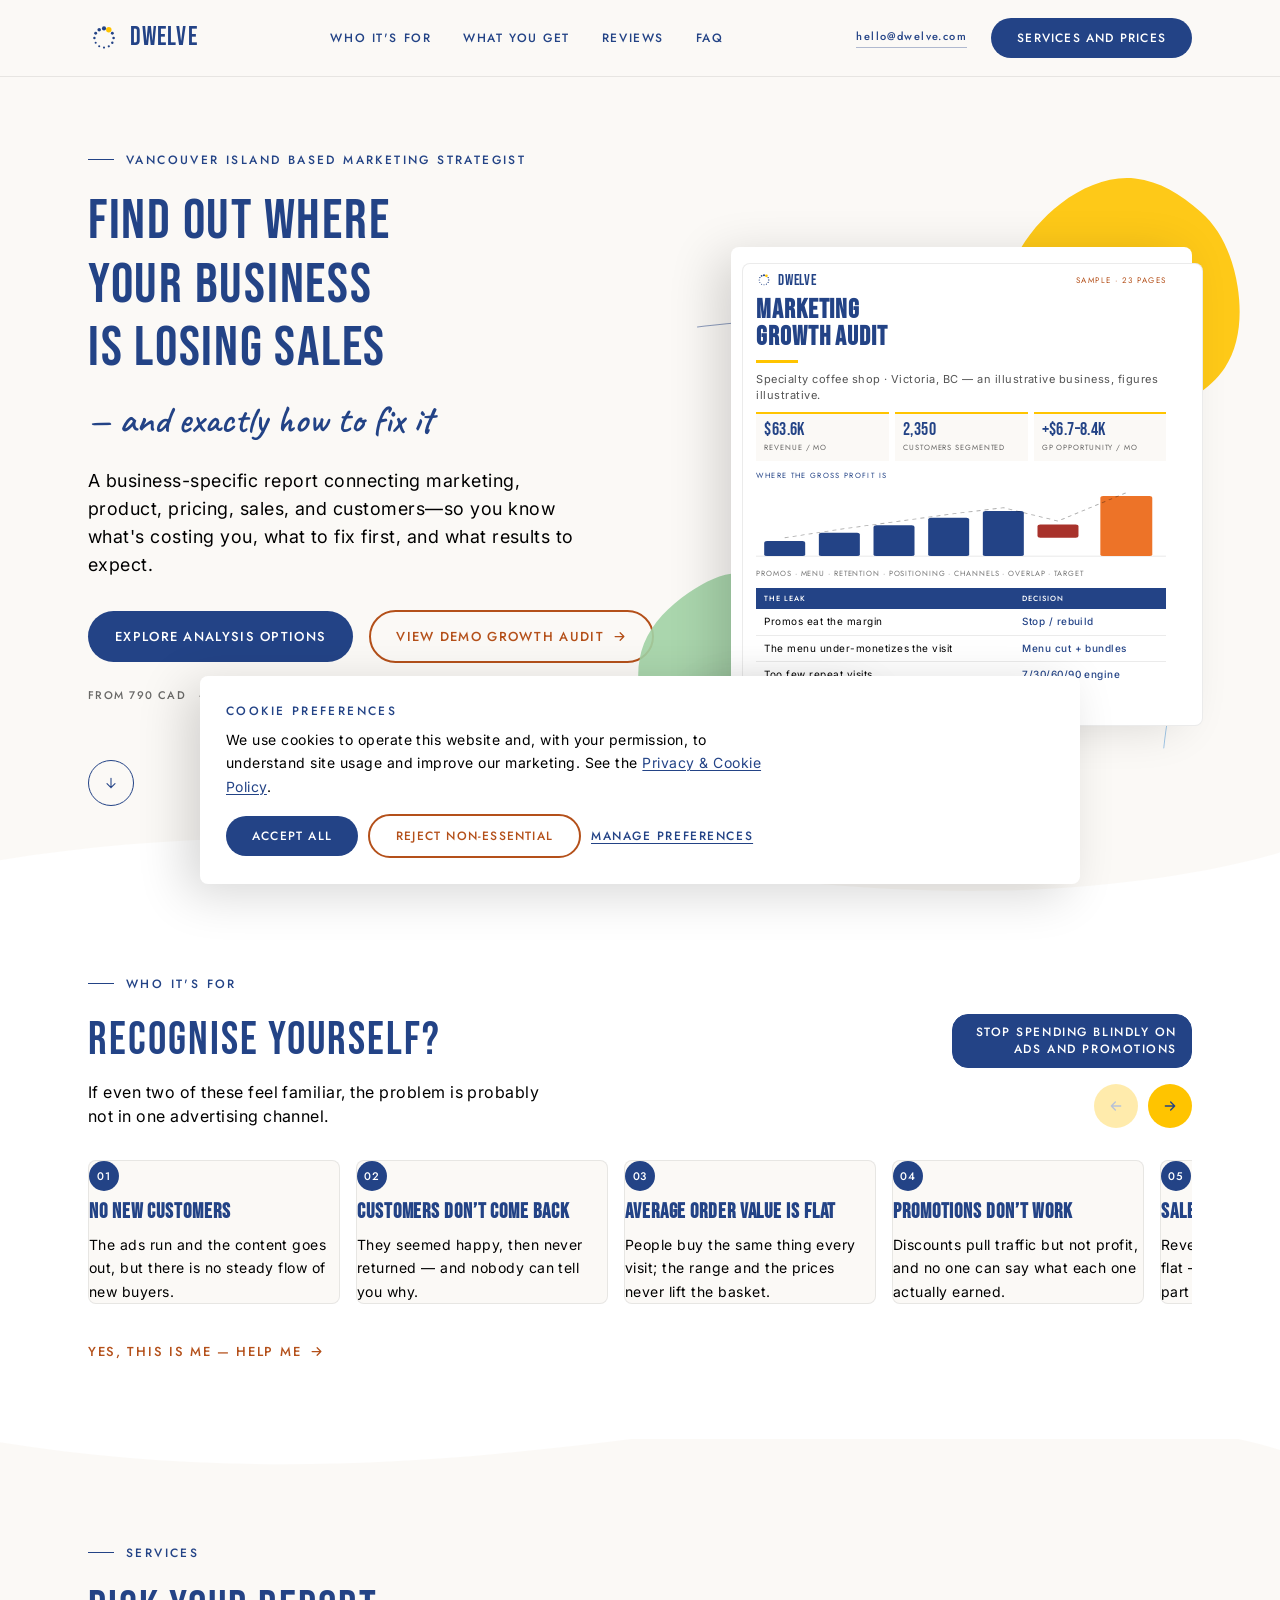
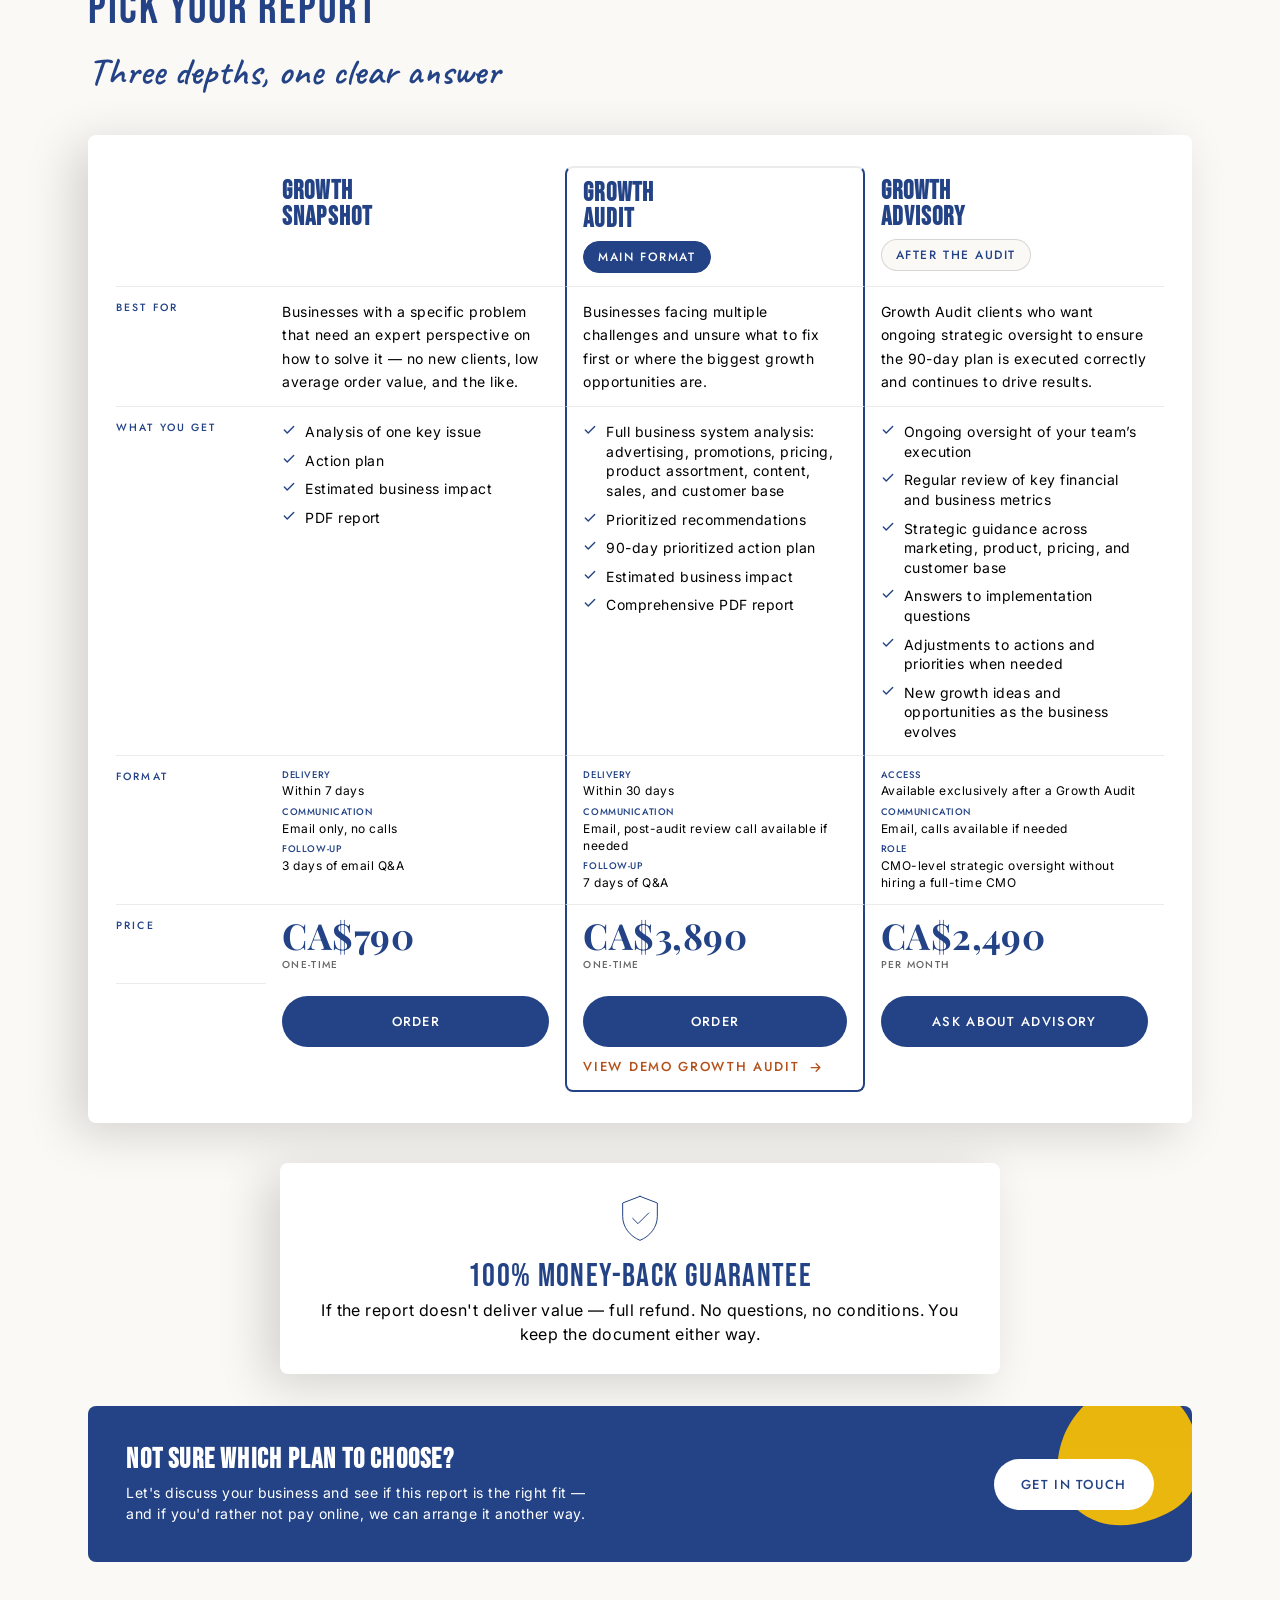
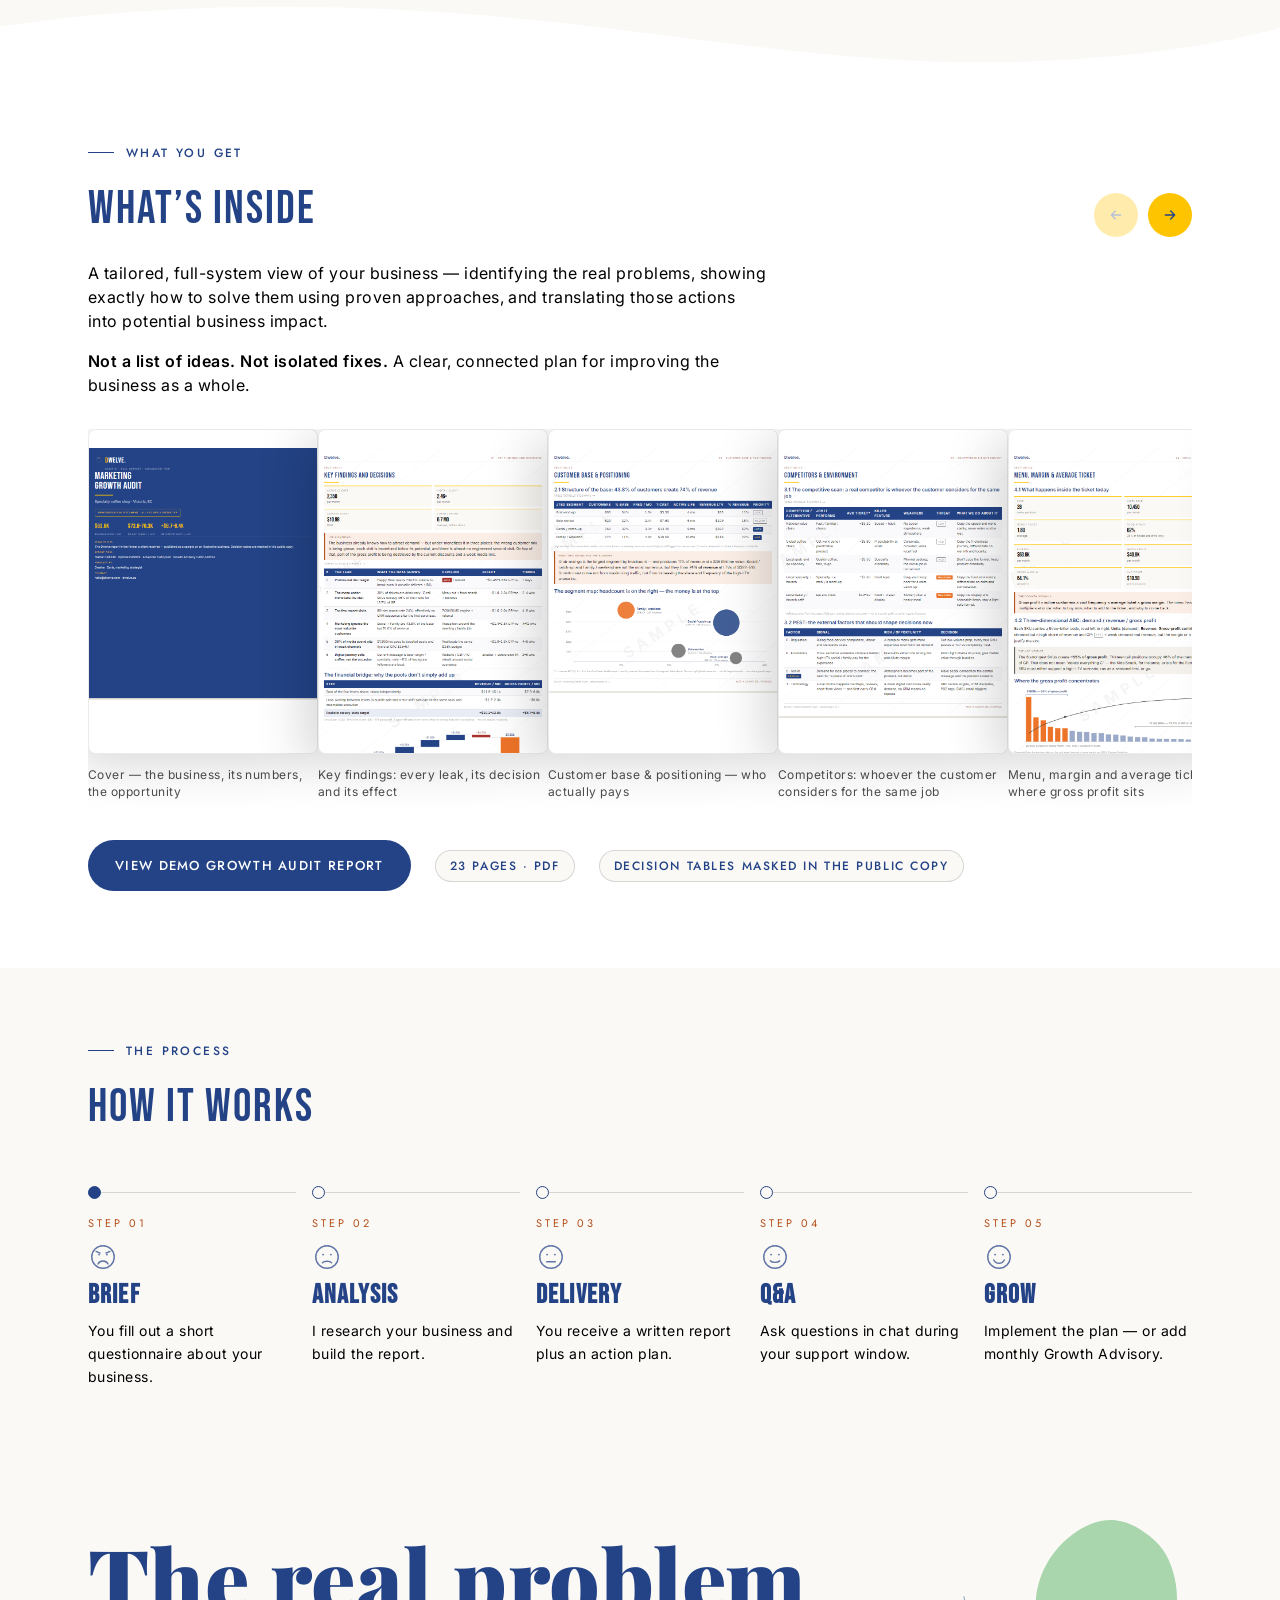
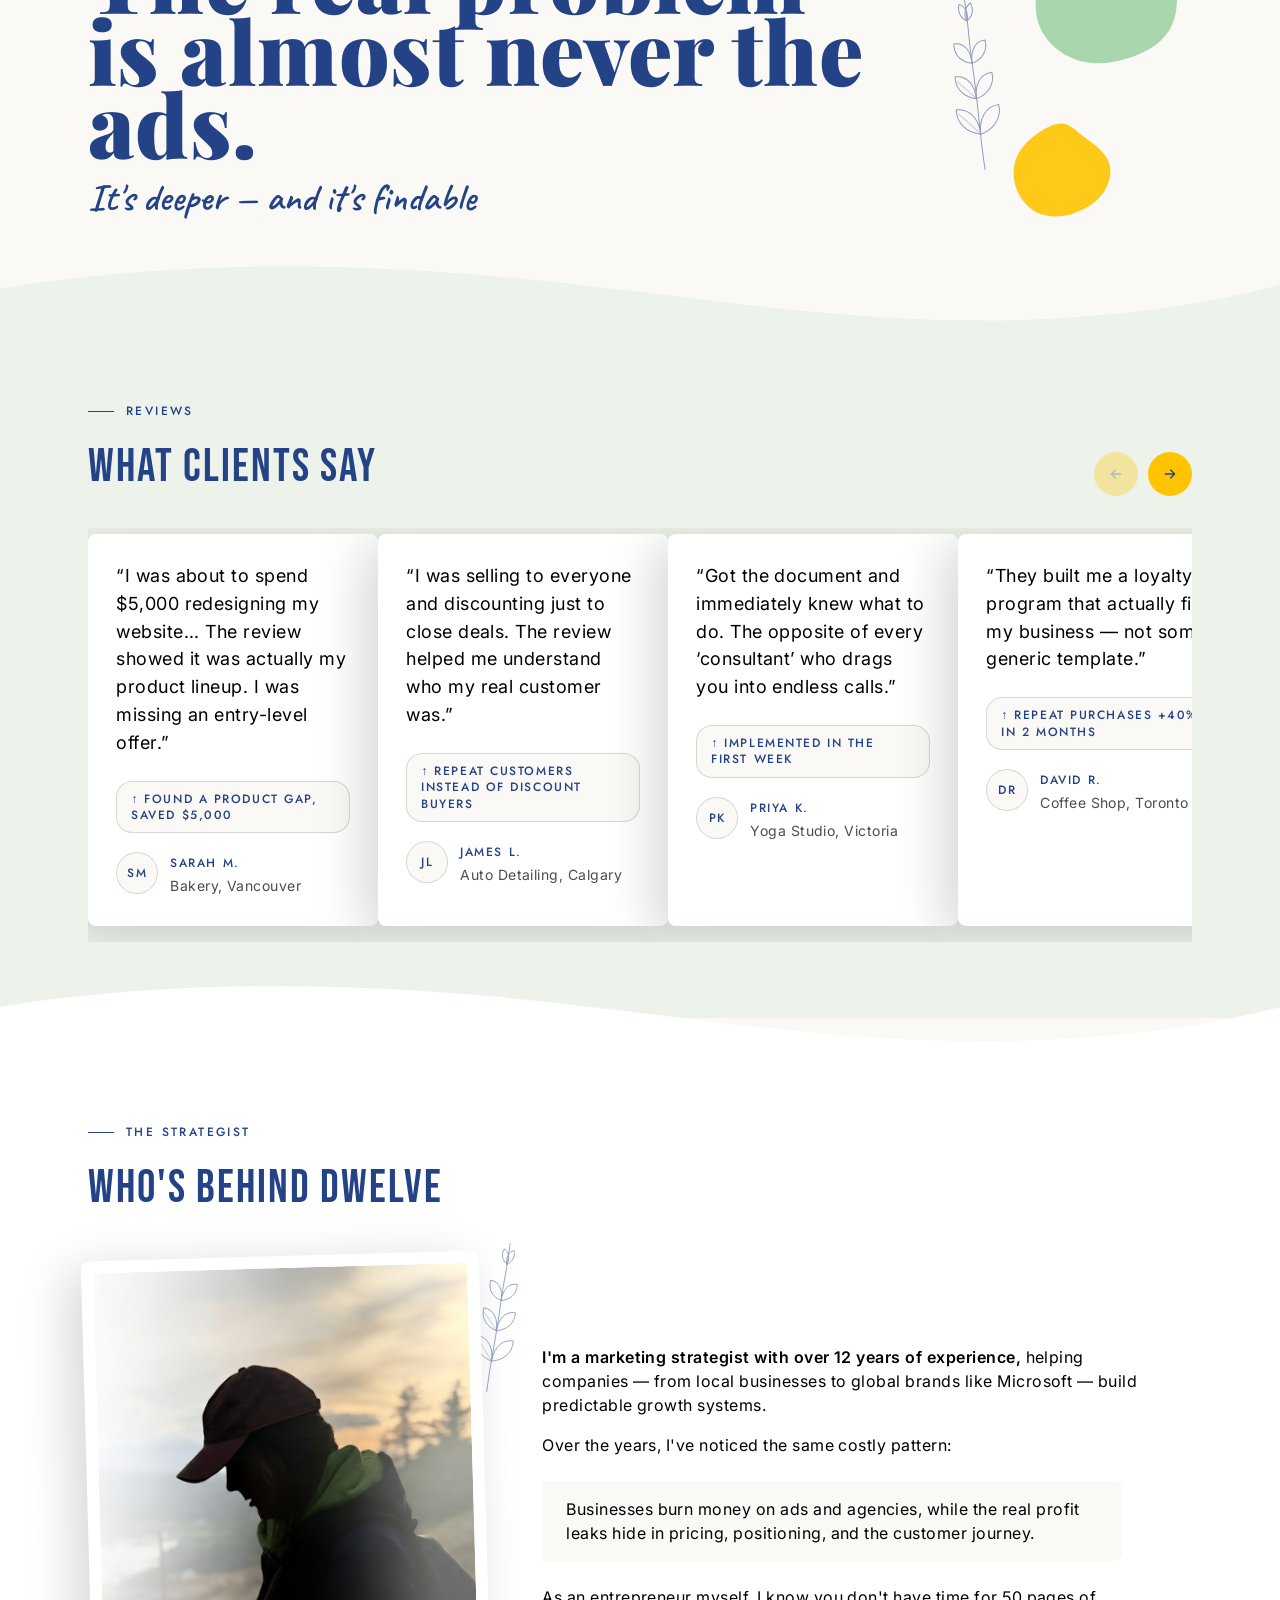
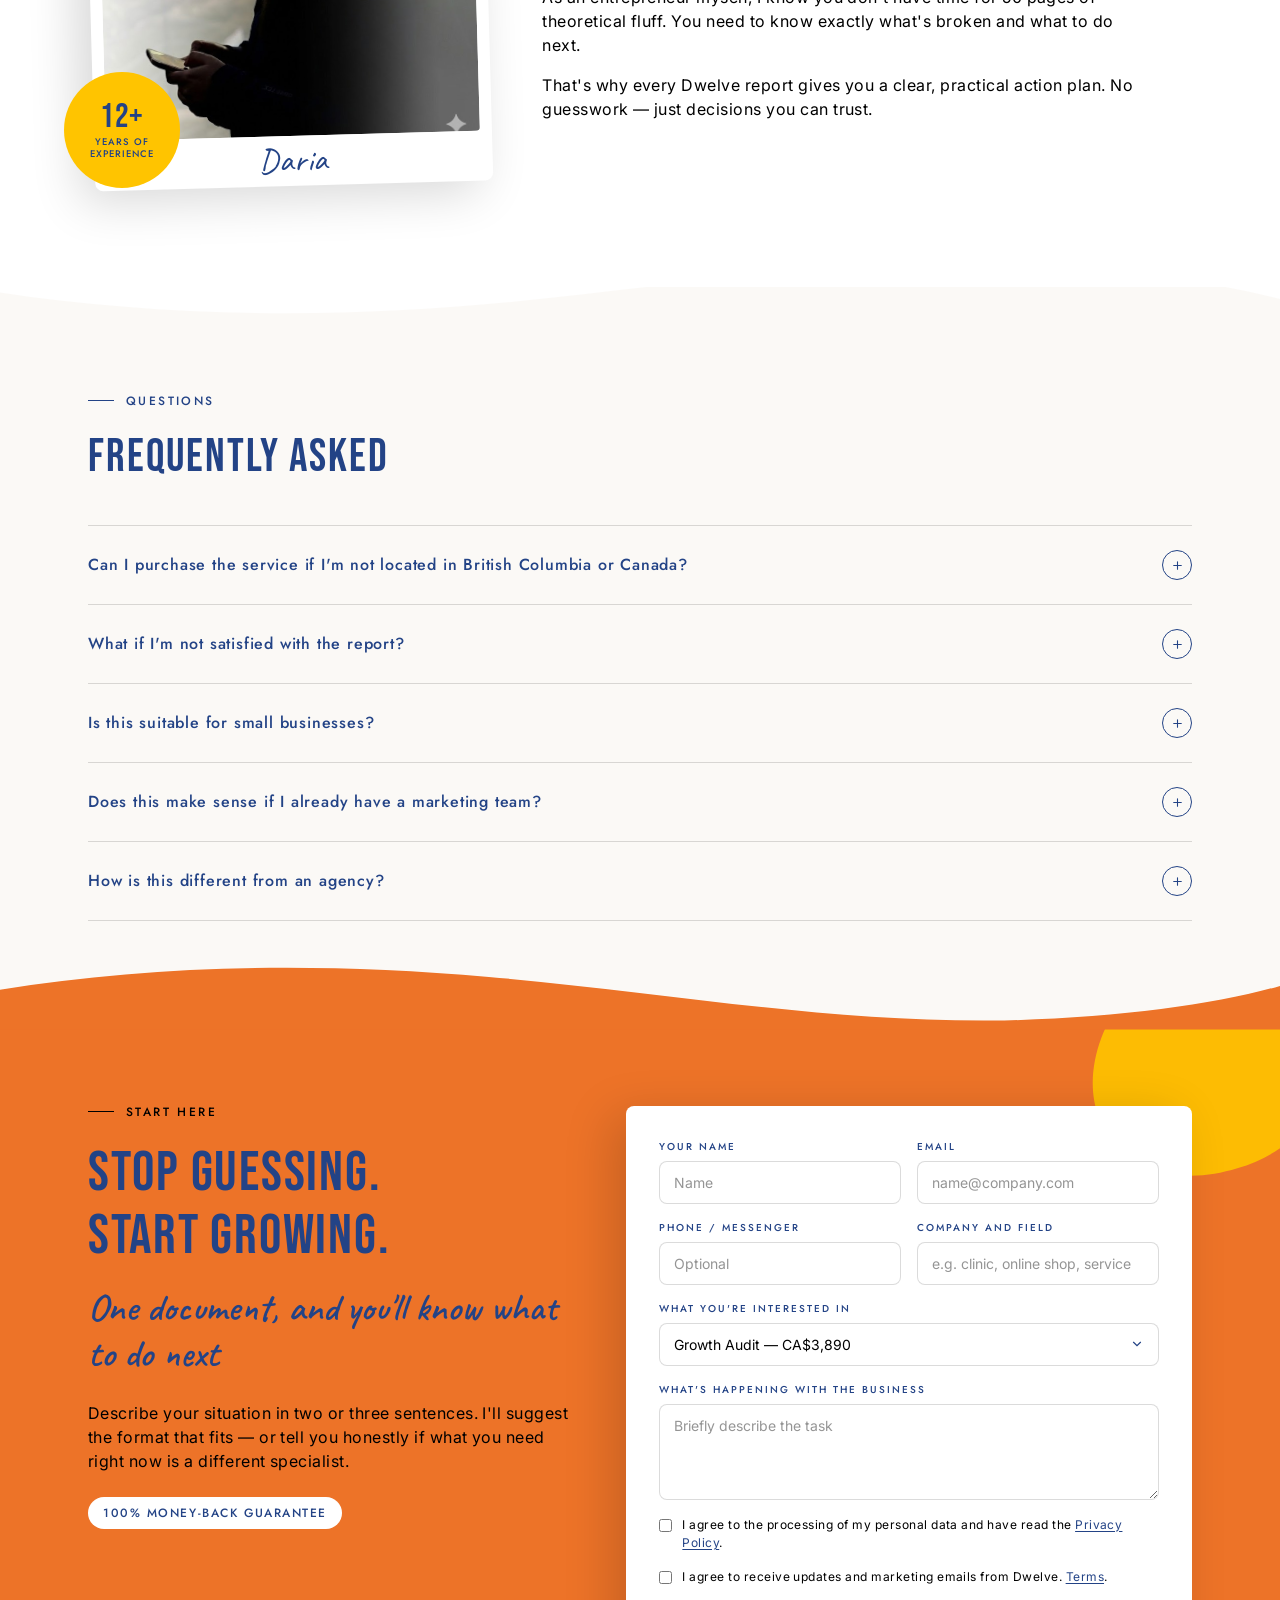
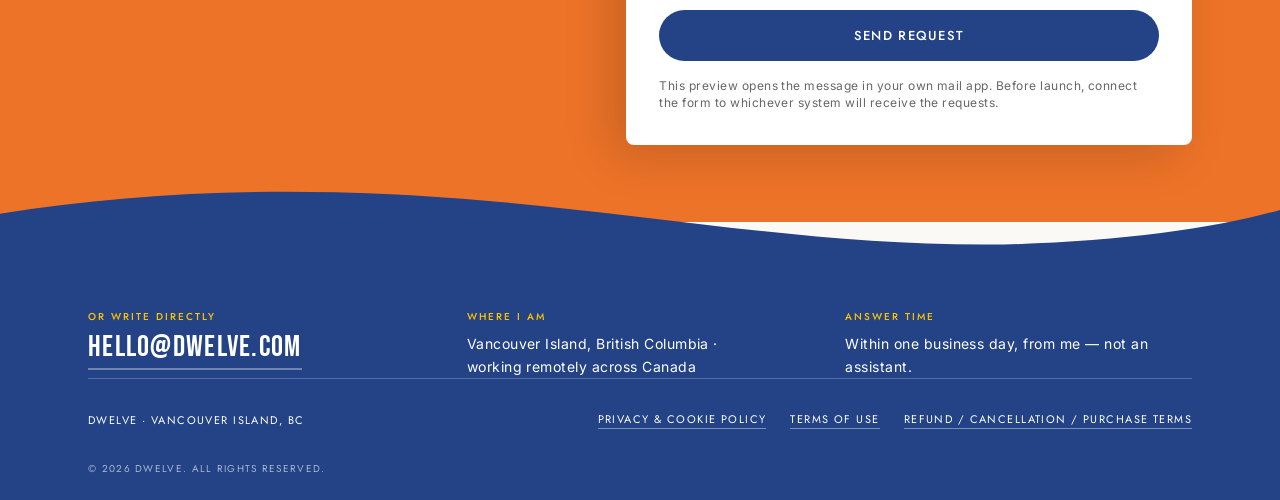
==== concept-palais/index.html @ 8553b638 "Separate the form from the footer; soften Reviews The form and the footer were one indigo mass. The " ====
<!DOCTYPE html>
<html lang="en">
<head>
  <meta charset="UTF-8">
  <meta name="viewport" content="width=device-width, initial-scale=1.0">
  <title>Dwelve — Marketing Review for Small Businesses in Canada · Pa'lais Concept</title>
  <meta name="description" content="Dwelve — marketing review for small businesses in Canada. Get a written action plan to fix what's not working. From CA$790. 100% money-back guarantee.">

  <link rel="preconnect" href="https://fonts.googleapis.com">
  <link rel="preconnect" href="https://fonts.gstatic.com" crossorigin>
  <link href="https://fonts.googleapis.com/css2?family=Bebas+Neue&family=Caveat:wght@400;600&family=Inter:wght@400;500;600;700&family=Jost:wght@400;500&family=Playfair+Display:wght@700;900&display=swap" rel="stylesheet">

  <link rel="icon" type="image/svg+xml" href="data:image/svg+xml,%3Csvg xmlns='http://www.w3.org/2000/svg' viewBox='0 0 200 200'%3E%3Ccircle cx='100' cy='100' r='100' fill='%23234386'/%3E%3Cg transform='translate(100,100)'%3E%3Ccircle cx='0' cy='-62' r='8' fill='%23fbf9f6'/%3E%3Ccircle cx='31' cy='-53.7' r='10' fill='%23ffc400'/%3E%3Ccircle cx='53.7' cy='-31' r='5' fill='%23fbf9f6'/%3E%3Ccircle cx='62' cy='0' r='4.5' fill='%23fbf9f6'/%3E%3Ccircle cx='53.7' cy='31' r='4' fill='%23fbf9f6'/%3E%3Ccircle cx='31' cy='53.7' r='3.5' fill='%23fbf9f6'/%3E%3Ccircle cx='0' cy='62' r='3' fill='%23fbf9f6'/%3E%3Ccircle cx='-31' cy='53.7' r='2.8' fill='%23fbf9f6'/%3E%3Ccircle cx='-53.7' cy='31' r='2.8' fill='%23fbf9f6'/%3E%3Ccircle cx='-62' cy='0' r='3.8' fill='%23fbf9f6'/%3E%3Ccircle cx='-53.7' cy='-31' r='5' fill='%23fbf9f6'/%3E%3Ccircle cx='-31' cy='-53.7' r='6.5' fill='%23fbf9f6'/%3E%3C/g%3E%3C/svg%3E">

  <link rel="stylesheet" href="theme_palais_1.css">

  <style>
    /* ==========================================================
       RESET & BASE
       ========================================================== */
    *, *::before, *::after { box-sizing: border-box; margin: 0; padding: 0; }
    html { scroll-behavior: smooth; -webkit-text-size-adjust: 100%; }

    body {
      font-family: var(--font-ui) !important;
      font-size: var(--text-body);
      line-height: var(--lead-body);
      letter-spacing: var(--track-body);
      color: var(--ink) !important;
      background: var(--cream) !important;
      -webkit-font-smoothing: antialiased;
      -moz-osx-font-smoothing: grayscale;
      overflow-x: hidden;
    }

    img, svg { display: block; max-width: 100%; }
    a { color: inherit; text-decoration: none; }
    button { font: inherit; cursor: pointer; border: none; background: none; color: inherit; }
    ul, ol { list-style: none; }
    /* Author display rules beat the UA's [hidden] { display: none }, and
       several hidden panes here are grid/flex. Without this they show. */
    [hidden] { display: none !important; }
    ::selection { background: var(--indigo); color: var(--white); }

    /* ==========================================================
       LAYOUT
       ========================================================== */
    .frame {
      width: 100%;
      max-width: var(--page-max);
      margin: 0 auto;
      padding: 0 var(--page-pad);
      position: relative;
      z-index: 2;
    }

    .band { padding: var(--section-gap) 0; position: relative; }
    .band--white  { background: var(--white); }
    .band--indigo { background: var(--indigo); color: var(--white); }
    /* Level 3 surface. Nothing small may sit directly on it: white text is
       2.97:1 here and indigo 3.19:1, so only large display type is safe and
       everything else moves onto a white card or pill. */
    /* Level 3 surface. Black on burnt orange is 7.1:1 and passes cleanly, so
       body copy and labels stay black; indigo is 3.19:1 and is therefore
       reserved for display sizes; white is 2.97:1 and never used here. */
    .band--orange { background: var(--orange); }
    .band--orange .display { color: var(--indigo); }
    .band--orange .eyebrow { color: var(--ink); }
    .band--orange .body-copy, .band--orange .caption-copy { color: var(--ink); }
    .band--orange .tag { background: var(--white); border-color: transparent; }
    .band--orange .pains-arrow { background: var(--white); color: var(--indigo); }
    .band--orange .pains-arrow:hover { background: var(--cream); }

    /* A pale wash of the palette's mint sage — not a new colour, a tint of
       one. Used once, to give Reviews its own light key. */
    .band--sage { background: #edf3ea; }

    /* Organic wavy dividers — the signature transition device.
       A hard line between colour fields is never used. */
    .wave { position: relative; line-height: 0; z-index: 1; }
    .wave svg { width: 100%; height: clamp(48px, 5.5vw, 84px); display: block; }
    /* Pulled up into the preceding section's bottom padding instead of being
       added on top of it — otherwise gap + wave + gap stacks into a void. */
    .wave--overlap { margin-top: calc(var(--section-gap) * -0.5); margin-bottom: -1px; }

    /* ==========================================================
       DECOR — blobs and botanical line-art
       ========================================================== */
    .decor {
      position: absolute;
      pointer-events: none;
      user-select: none;
      z-index: 0;
    }
    .blob { opacity: 0.9; }
    /* Line-art never has fills — only outlines — and is rotated a few
       degrees so it reads as hand-placed rather than stock-decorated. */
    .botanical { color: var(--indigo); opacity: 0.5; }
    .botanical--sky { color: var(--sky); opacity: 0.65; }

    /* ==========================================================
       TYPE
       ========================================================== */
    .display {
      font-family: var(--font-display) !important;
      font-weight: var(--w-regular);
      text-transform: uppercase;
      color: var(--indigo);
      margin: 0;
    }
    .display--lg  { font-size: var(--text-h-lg); line-height: var(--lead-h-lg); letter-spacing: var(--track-display-lg); }
    .display--md  { font-size: var(--text-h);    line-height: var(--lead-h);    letter-spacing: var(--track-display); }
    .display--sm  { font-size: var(--text-h-sm); line-height: var(--lead-h-sm); letter-spacing: var(--track-display); }
    .band--indigo .display { color: var(--white); }

    /* Mega brand statement — the one serif voice, used twice on the page */
    .mega {
      font-family: var(--font-mega) !important;
      font-weight: 900;
      font-size: var(--text-display);
      line-height: var(--lead-display);
      color: var(--indigo);
    }
    .band--indigo .mega { color: var(--white); }

    /* Script is an emotional headline voice only — never in UI chrome */
    .script {
      font-family: var(--font-script) !important;
      font-weight: 600;
      font-size: var(--text-script);
      line-height: 1.2;
      letter-spacing: 0;
      color: var(--indigo);
      text-transform: none;
    }
    .band--indigo .script { color: var(--white); }
    .script--orange { color: var(--orange-ink); }

    /* Eyebrow label — the aggressive tracking is the system's signature */
    .eyebrow {
      display: flex;
      align-items: center;
      gap: var(--s-12);
      font-family: var(--font-nav) !important;
      font-size: var(--text-caption);
      font-weight: var(--w-medium);
      line-height: 1;
      letter-spacing: var(--track-label);
      text-transform: uppercase;
      color: var(--indigo);
      margin-bottom: var(--s-24);
    }
    .eyebrow::before {
      content: '';
      width: 26px; height: 1px;
      background: currentColor;
      flex: none;
    }
    .band--indigo .eyebrow { color: var(--white); }

    .body-copy { font-size: var(--text-body); line-height: var(--lead-body); max-width: 60ch; }
    .body-copy + .body-copy { margin-top: var(--s-16); }
    .body-copy strong { font-weight: var(--w-semibold); }
    .caption-copy { font-size: var(--text-body-sm); line-height: var(--lead-body-sm); max-width: 60ch; }
    .band--indigo .body-copy, .band--indigo .caption-copy { color: var(--white); }

    .lede { font-size: clamp(17px, 1.4vw, 19px); line-height: 1.55; max-width: 46ch; }

    /* ==========================================================
       CHROME — buttons, tags, links
       ========================================================== */
    /* Indigo filled is the ONLY filled button variant in the system */
    .btn {
      display: inline-flex;
      align-items: center;
      gap: var(--s-8);
      font-family: var(--font-nav) !important;
      font-size: 13px;
      font-weight: var(--w-medium);
      line-height: 1;
      letter-spacing: var(--track-btn);
      text-transform: uppercase;
      color: var(--white);
      background: var(--indigo);
      border-radius: var(--r-btn);
      padding: 19px 27px;
      transition: background 220ms ease, transform 220ms ease;
    }
    .btn:hover { background: #1a3269; transform: translateY(-1px); }

    /* Outlined burnt orange is the secondary/exploratory action */
    .btn--outline {
      background: transparent;
      color: var(--orange-ink);
      border: 2px solid var(--orange-ink);
      padding: 17px 25px;
    }
    .btn--outline:hover { background: var(--orange-ink); color: var(--white); transform: translateY(-1px); }

    .btn--on-dark { background: var(--white); color: var(--indigo); }
    .btn--on-dark:hover { background: var(--cream); }

    .btn--sm { padding: 14px 26px; font-size: 12px; }

    .tag {
      display: inline-flex;
      align-items: center;
      gap: 6px;
      font-family: var(--font-nav) !important;
      font-size: var(--text-caption);
      font-weight: var(--w-medium);
      line-height: 1;
      letter-spacing: var(--track-nav);
      text-transform: uppercase;
      color: var(--indigo);
      background: var(--cream);
      border: 1px solid var(--rule);
      border-radius: var(--r-tag);
      padding: 9px 14px;
      white-space: nowrap;
    }
    .tag--white { background: var(--white); }
    .tag--solid { background: var(--indigo); color: var(--white); border-color: var(--indigo); }
    .band--indigo .tag { background: transparent; color: var(--white); border-color: var(--rule-on-dark); }

    .link {
      font-weight: var(--w-medium);
      color: var(--indigo);
      border-bottom: 1px solid currentColor;
      padding-bottom: 1px;
      transition: color 200ms ease;
    }
    .link:hover { color: var(--orange-ink); }
    .band--indigo .link { color: var(--white); }
    .band--indigo .link:hover { color: var(--honey); }

    /* Arrow link — 'learn more' gesture in orange */
    .arrow-link {
      display: inline-flex;
      align-items: center;
      gap: var(--s-8);
      font-family: var(--font-nav) !important;
      font-size: 13px;
      font-weight: var(--w-medium);
      letter-spacing: var(--track-nav);
      text-transform: uppercase;
      color: var(--orange-ink);
      transition: gap 240ms ease;
    }
    .arrow-link:hover { gap: 14px; }
    .arrow-link svg { flex: none; }

    /* ==========================================================
       NAVIGATION — logo left, links centre, filled CTA right
       ========================================================== */
    .nav {
      position: sticky;
      top: 0;
      z-index: 100;
      background: rgba(251, 249, 246, 0.92);
      backdrop-filter: blur(10px);
      -webkit-backdrop-filter: blur(10px);
      border-bottom: 1px solid var(--rule-soft);
    }
    @supports not (backdrop-filter: blur(1px)) { .nav { background: var(--cream); } }

    .nav-inner {
      max-width: var(--page-max);
      margin: 0 auto;
      padding: 0 var(--page-pad);
      height: 76px;
      display: flex;
      align-items: center;
      justify-content: space-between;
      gap: var(--s-24);
    }

    .logo { display: flex; align-items: center; gap: 10px; }
    .logo-word {
      font-family: var(--font-display) !important;
      font-size: 26px;
      line-height: 1;
      letter-spacing: var(--track-display);
      text-transform: uppercase;
      color: var(--indigo);
    }

    .nav-links { display: flex; align-items: center; gap: var(--s-32); }
    .nav-links a {
      font-family: var(--font-nav) !important;
      font-size: var(--text-caption);
      font-weight: var(--w-medium);
      letter-spacing: var(--track-nav);
      text-transform: uppercase;
      color: var(--indigo);
      transition: color 200ms ease;
    }
    .nav-links a:hover { color: var(--orange-ink); }

    .nav-links .nav-link-mobile { display: none; }

    .nav-actions { display: flex; align-items: center; gap: var(--s-24); }
    /* Stays in the sticky bar at every width — the address is meant to be
       reachable from anywhere on the page, so it never collapses into the
       burger panel. */
    .nav-mail {
      font-family: var(--font-nav) !important;
      font-size: 11px;
      font-weight: var(--w-medium);
      letter-spacing: var(--track-nav);
      color: var(--indigo);
      white-space: nowrap;
      border-bottom: 1px solid rgba(35, 67, 134, 0.35);
      padding-bottom: 2px;
      transition: color 200ms ease, border-color 200ms ease;
    }
    .nav-mail:hover { color: var(--orange-ink); border-color: var(--orange-ink); }

    .nav-burger { display: none; width: 26px; height: 16px; position: relative; }
    .nav-burger span {
      position: absolute; left: 0;
      width: 100%; height: 1.5px;
      background: var(--indigo);
      transition: transform 300ms ease, opacity 200ms ease, top 300ms ease;
    }
    .nav-burger span:nth-child(1) { top: 0; }
    .nav-burger span:nth-child(2) { top: 7px; }
    .nav-burger span:nth-child(3) { top: 14px; }
    .nav-open .nav-burger span:nth-child(1) { top: 7px; transform: rotate(45deg); }
    .nav-open .nav-burger span:nth-child(2) { opacity: 0; }
    .nav-open .nav-burger span:nth-child(3) { top: 7px; transform: rotate(-45deg); }

    /* ==========================================================
       HERO — split layout, organic blob divider between halves
       ========================================================== */
    /* no overflow clip here — the spec wants blobs and line-art to bleed
       off the page edge; body already blocks horizontal scroll */
    .hero { position: relative; padding: clamp(48px, 6vw, 80px) 0 var(--s-64); }
    .hero-grid {
      display: grid;
      /* both hero button labels are long now — the left column needs the
         extra width to keep them on one row */
      grid-template-columns: 1.12fr 0.88fr;
      gap: var(--s-56);
      align-items: center;
    }
    .hero-script { margin: var(--s-16) 0 var(--s-24); }
    .hero-actions { display: flex; flex-wrap: wrap; align-items: center; gap: var(--s-16); margin-top: var(--s-32); }
    /* Deliberately quiet: three facts as one muted label line rather than
       a row of pills, so the eye goes to the headline and the CTAs. */
    .hero-facts {
      display: flex;
      flex-wrap: wrap;
      align-items: center;
      gap: 4px 0;
      margin-top: var(--s-24);
      font-family: var(--font-nav) !important;
      font-size: 11px;
      font-weight: var(--w-medium);
      letter-spacing: var(--track-nav);
      text-transform: uppercase;
      color: rgba(0, 0, 0, .58);
    }
    .hero-facts li { display: flex; align-items: center; }
    .hero-facts li + li::before { content: '·'; margin: 0 12px; opacity: .5; }

    .hero-figure { position: relative; }

    /* The hero shows a page of the audit rather than a portrait: the product
       explains itself before any copy has to. Built in markup, not a
       screenshot, so it stays sharp at every size. */
    .hero-doc { position: relative; }
    .hero-doc-page {
      position: relative;
      z-index: 2;
      background: var(--white);
      border-radius: var(--r-card);
      box-shadow: var(--shadow-card);
      padding: clamp(18px, 2vw, 26px);
      display: grid;
      gap: 9px;
      transition: transform 500ms cubic-bezier(0.22,1,0.36,1);
    }
    .hero-doc:hover .hero-doc-page { transform: translateY(-4px); }
    .hero-doc-page::after {
      content: '';
      position: absolute;
      inset: 16px -11px -13px 11px;
      background: var(--white);
      border: 1px solid var(--rule-soft);
      border-radius: var(--r-card);
      z-index: -1;
    }
    .hd-head { display: flex; align-items: center; justify-content: space-between; gap: 10px; }
    .hd-brand { display: flex; align-items: center; gap: 6px; font-family: var(--font-display) !important; font-size: 15px; line-height: 1; letter-spacing: .043em; text-transform: uppercase; color: var(--indigo); }
    .hd-flag { font-family: var(--font-nav) !important; font-size: 8px; letter-spacing: .18em; text-transform: uppercase; color: var(--orange-ink); }
    .hd-title { font-family: var(--font-display) !important; font-size: clamp(19px, 2.2vw, 27px); line-height: 1; letter-spacing: .031em; text-transform: uppercase; color: var(--indigo); }
    .hd-rule { width: 42px; height: 3px; background: var(--honey); }
    .hd-sub { font-size: 11px; line-height: 1.4; color: rgba(0,0,0,.68); }
    .hd-tiles { display: grid; grid-template-columns: repeat(3, 1fr); gap: 6px; }
    .hd-tile { background: var(--cream); border-top: 2px solid var(--honey); padding: 7px 8px 8px; min-width: 0; }
    .hd-tile b { display: block; font-family: var(--font-display) !important; font-weight: 400; font-size: clamp(14px, 1.5vw, 18px); line-height: 1.05; letter-spacing: .02em; color: var(--indigo); }
    .hd-tile span { display: block; font-family: var(--font-nav) !important; font-size: 7.5px; letter-spacing: .12em; text-transform: uppercase; color: rgba(0,0,0,.6); margin-top: 3px; line-height: 1.3; }
    .hd-chart { display: grid; gap: 5px; }
    .hd-chart-t, .hd-chart-x {
      font-family: var(--font-nav) !important;
      font-size: 7.5px;
      letter-spacing: .12em;
      text-transform: uppercase;
      color: rgba(0,0,0,.55);
    }
    .hd-chart-t { color: var(--indigo); letter-spacing: .18em; }
    .hd-chart svg { width: 100%; height: clamp(58px, 6vw, 78px); }
    .hd-tbl { width: 100%; border-collapse: collapse; }
    .hd-tbl th { background: var(--indigo); color: var(--white); font-family: var(--font-nav) !important; font-size: 7.5px; font-weight: 500; letter-spacing: .12em; text-transform: uppercase; text-align: left; padding: 5px 8px; }
    .hd-tbl td { font-size: 10px; line-height: 1.35; padding: 6px 8px; border-bottom: 1px solid var(--rule-soft); vertical-align: top; }
    .hd-tbl td:last-child { color: var(--indigo); font-weight: 500; }
    .hd-tbl tr:last-child td { border-bottom: none; }

    /* The portrait survives as a small plaque, not the main event */
    .hero-doc-by {
      position: absolute;
      left: -14px; bottom: -18px;
      z-index: 3;
      display: flex; align-items: center; gap: 9px;
      background: var(--white);
      border-radius: var(--r-btn);
      box-shadow: var(--shadow-card);
      padding: 6px 16px 6px 6px;
    }
    .hero-doc-by img { width: 34px; height: 34px; border-radius: 50%; object-fit: cover; object-position: 50% 18%; flex: none; }
    .hero-doc-by b { display: block; font-family: var(--font-nav) !important; font-size: 10.5px; font-weight: 500; letter-spacing: .1em; text-transform: uppercase; color: var(--indigo); }
    .hero-doc-by span { font-size: 10px; color: rgba(0,0,0,.62); }

    .hero-blob-gold { top: -22%; right: -20%; width: 70%; z-index: 0; }
    .hero-blob-sage { bottom: -20%; left: -28%; width: 58%; z-index: 0; }
    .hero-sprig { bottom: -8%; right: -7%; width: 96px; z-index: 1; transform: rotate(8deg); }
    .hero-branch { top: 6%; left: -8%; width: 180px; z-index: 0; transform: rotate(-6deg); }

    .scroll-cue {
      display: flex;
      align-items: center;
      gap: var(--s-12);
      margin-top: var(--s-56);
      font-family: var(--font-nav) !important;
      font-size: 11px;
      letter-spacing: var(--track-label);
      text-transform: uppercase;
      color: var(--indigo);
    }
    .scroll-cue { text-decoration: none; }
    .scroll-cue span.ring {
      width: 46px; height: 46px;
      flex: none;
      border: 1.5px solid var(--indigo);
      border-radius: 50%;
      display: flex; align-items: center; justify-content: center;
      animation: bob 2.4s ease-in-out infinite;
    }
    @keyframes bob { 0%,100% { transform: translateY(0); } 50% { transform: translateY(5px); } }

    /* ==========================================================
       CARDS — white on cream, 8px radius, asymmetric shadow
       ========================================================== */
    .card {
      background: var(--white);
      border-radius: var(--r-card);
      padding: var(--card-pad);
      box-shadow: var(--shadow-card);
    }
    .card--flat { box-shadow: none; border: 1px solid var(--rule-soft); }

    .grid-2 { display: grid; grid-template-columns: repeat(2, 1fr); gap: var(--s-24); }
    .grid-3 { display: grid; grid-template-columns: repeat(3, 1fr); gap: var(--s-24); }

    /* Pain points — a rail of light chips instead of a 2x2 card grid.
       Cream on the white band with a hairline instead of a shadow: the
       block should be scanned, not occupy half a screen. */
    .pains-head {
      display: flex;
      flex-wrap: wrap;
      align-items: flex-end;
      justify-content: space-between;
      gap: var(--s-24) var(--s-32);
    }
    .pains-note { margin-top: var(--s-12); font-size: var(--text-body); max-width: 48ch; }
    .pains-aside { display: flex; flex-direction: column; align-items: flex-end; gap: var(--s-16); }
    .pains-aside .tag { white-space: normal; text-align: right; max-width: 30ch; line-height: 1.4; }

    .pains-arrows { display: flex; gap: 10px; }
    .pains-arrow {
      width: 44px; height: 44px;
      border-radius: 50%;
      background: var(--honey);
      color: var(--indigo);
      display: flex; align-items: center; justify-content: center;
      transition: background 200ms ease, opacity 200ms ease;
    }
    .pains-arrow:hover { background: #e8b200; }
    .pains-arrow[disabled] { opacity: .32; cursor: default; }

    .pains-rail {
      margin-top: var(--s-32);
      display: grid;
      grid-auto-flow: column;
      grid-auto-columns: minmax(252px, 1fr);
      gap: var(--s-16);
      overflow-x: auto;
      scroll-snap-type: x mandatory;
      scroll-behavior: smooth;
      scrollbar-width: none;
      -ms-overflow-style: none;
      padding-bottom: 2px;
    }
    .pains-rail::-webkit-scrollbar { display: none; }

    .pain-chip {
      scroll-snap-align: start;
      background: var(--cream);
      border: 1px solid var(--rule-soft);
      border-radius: var(--r-card);
      padding: var(--s-20);
      display: grid;
      gap: 10px;
      align-content: start;
      transition: border-color 240ms ease;
    }
    .pain-chip:hover { border-color: var(--indigo); }
    .pain-num {
      width: 30px; height: 30px;
      border-radius: 50%;
      background: var(--indigo);
      color: var(--white);
      display: flex; align-items: center; justify-content: center;
      font-family: var(--font-nav) !important;
      font-size: 11px;
      font-weight: var(--w-medium);
      letter-spacing: .06em;
    }
    .pain-t {
      font-family: var(--font-display) !important;
      font-size: 21px;
      line-height: 1.04;
      letter-spacing: var(--track-display);
      text-transform: uppercase;
      color: var(--indigo);
    }
    .pain-d { font-size: var(--text-body-sm); line-height: var(--lead-body-sm); }

    /* ==========================================================
       PRICING
       ========================================================== */
    .tier { display: flex; flex-direction: column; gap: var(--s-12); position: relative; }
    .tier--featured { outline: 2px solid var(--indigo); outline-offset: -2px; }
    .tier-flag {
      position: absolute;
      top: 0; left: 50%;
      transform: translate(-50%, -50%);
      z-index: 2;
    }
    .tier-name {
      font-family: var(--font-display) !important;
      font-size: var(--text-h-sm);
      line-height: 1;
      letter-spacing: var(--track-display);
      text-transform: uppercase;
      color: var(--indigo);
    }
    .tier-price {
      font-family: var(--font-mega) !important;
      font-weight: 700;
      font-size: clamp(30px, 3vw, 40px);
      line-height: 1;
      color: var(--indigo);
    }
    .tier-price span {
      font-family: var(--font-nav) !important;
      font-size: 11px;
      font-weight: var(--w-medium);
      letter-spacing: var(--track-nav);
      text-transform: uppercase;
      color: var(--ink);
      opacity: 0.6;
    }
    /* Reserves three lines so the divider and the checklist start on the same
       baseline in all three cards — Advanced's copy runs one line longer. */
    .tier-bestif { font-size: var(--text-body-sm); line-height: var(--lead-body-sm); min-height: 5.01em; }
    .tier-rule { height: 1px; background: var(--rule-soft); margin: var(--s-4) 0; }
    .tier-features { display: grid; gap: 10px; }
    .tier-features li { display: flex; gap: 10px; align-items: baseline; font-size: var(--text-body-sm); line-height: 1.4; }
    .tier-features svg { flex: none; margin-top: 3px; color: var(--indigo); }
    .tier-features li.off { opacity: 0.55; }
    .tier-features li.off svg { color: var(--ink); }
    .tier-cta { margin-top: auto; padding-top: var(--s-16); }
    .tier-cta .btn { width: 100%; justify-content: center; }

    /* ==========================================================
       PLANS — comparison matrix, following the RU version: one label
       column and three tier columns, so every row lines up instead of
       three cards drifting against each other. Column-major DOM order
       keeps each tier's cells contiguous, which is what lets the whole
       thing stack into readable blocks on a phone.
       ========================================================== */
    /* The whole matrix is one white card on the cream canvas — the
       brandbook's level 1 -> level 2 step, carried by the signature
       asymmetric shadow. */
    .plans {
      margin-top: var(--s-40);
      background: var(--white);
      border-radius: var(--r-card);
      box-shadow: var(--shadow-card);
      padding: clamp(20px, 2.4vw, 34px) clamp(18px, 2.2vw, 30px);
      display: grid;
      grid-template-columns: minmax(104px, 150px) repeat(3, 1fr);
      grid-template-rows: auto auto auto auto auto auto;
      grid-auto-flow: column;
      column-gap: var(--s-20);
    }
    .pl-label,
    .pl-cell { padding: 13px 16px; }
    .pl-label {
      font-family: var(--font-nav) !important;
      font-size: 10.5px;
      font-weight: var(--w-medium);
      letter-spacing: var(--track-label);
      text-transform: uppercase;
      color: var(--indigo);
      padding-left: 0;
      border-top: 1px solid var(--rule-soft);
      display: flex;
      align-items: flex-start;
    }
    .pl-label:first-child, .pl-label:last-child { border-top: none; }
    .pl-cell { border-top: 1px solid var(--rule-soft); }
    .pl-cell.pl-head, .pl-cell.pl-cta { border-top: none; }

    /* Inside a white card a white fill says nothing, so the recommended
       column is marked by a minimal frame drawn across its six cells. */
    .pl-feat { border-left: 2px solid var(--indigo); border-right: 2px solid var(--indigo); }
    .pl-head.pl-feat {
      border-top: 2px solid var(--indigo);
      border-radius: var(--r-card) var(--r-card) 0 0;
    }
    .pl-cta.pl-feat {
      border-bottom: 2px solid var(--indigo);
      border-radius: 0 0 var(--r-card) var(--r-card);
    }
    /* the hairline row rules stop short of the frame */
    .pl-cell.pl-feat { border-top-color: var(--rule-soft); }

    .pl-name {
      font-family: var(--font-display) !important;
      font-size: clamp(21px, 2vw, 26px);
      line-height: 1.02;
      letter-spacing: var(--track-display);
      text-transform: uppercase;
      color: var(--indigo);
    }
    .pl-head .tag { margin-top: 8px; }
    .pl-when { font-size: var(--text-body-sm); line-height: var(--lead-body-sm); }
    .pl-list { display: grid; gap: 7px; }
    .pl-list li { display: flex; gap: 9px; align-items: baseline; font-size: var(--text-body-sm); line-height: 1.4; }
    .pl-list svg { flex: none; margin-top: 3px; color: var(--indigo); }
    .pl-meta { display: grid; gap: 6px; font-size: var(--text-caption); line-height: 1.45; }
    .pl-meta b {
      font-family: var(--font-nav) !important;
      font-weight: var(--w-medium);
      letter-spacing: .06em;
      text-transform: uppercase;
      font-size: 9.5px;
      color: var(--indigo);
      display: block;
    }
    .pl-price {
      font-family: var(--font-mega) !important;
      font-weight: 700;
      font-size: clamp(28px, 2.8vw, 36px);
      line-height: 1;
      color: var(--indigo);
    }
    .pl-price span {
      display: block;
      font-family: var(--font-nav) !important;
      font-size: 10px;
      font-weight: var(--w-medium);
      letter-spacing: var(--track-nav);
      text-transform: uppercase;
      color: rgba(0,0,0,.6);
      margin-top: 6px;
    }
    .pl-cta .btn { width: 100%; justify-content: center; }
    .pl-cta .arrow-link { margin-top: 10px; }

    /* Only the label column carries row names on desktop; on a phone the
       labels move inside each cell instead. */
    .pl-cell-label {
      display: none;
      font-family: var(--font-nav) !important;
      font-size: 9.5px;
      font-weight: var(--w-medium);
      letter-spacing: var(--track-label);
      text-transform: uppercase;
      color: var(--orange-ink);
      margin-bottom: 7px;
    }

    /* Deliberately loud: a real share of buyers will not pay online and
       need a person before they commit. */
    .plan-help {
      margin-top: var(--s-32);
      background: var(--indigo);
      color: var(--white);
      border-radius: var(--r-card);
      padding: clamp(24px, 3vw, 40px);
      display: flex;
      flex-wrap: wrap;
      align-items: center;
      justify-content: space-between;
      gap: var(--s-20) var(--s-32);
      position: relative;
      overflow: hidden;
    }
    /* :not(.decor) — without it the absolutely-positioned blob is caught by
       this rule, becomes a flex item and sits in the middle of the panel. */
    .plan-help > *:not(.decor) { position: relative; z-index: 1; }
    /* far enough in that the organic edge shows instead of a flat cut */
    .plan-help-blob { top: -28%; right: -3%; width: 190px; z-index: 0; }
    .plan-help h3 {
      font-family: var(--font-display) !important;
      font-size: clamp(22px, 2.2vw, 30px);
      line-height: 1.04;
      letter-spacing: var(--track-display);
      text-transform: uppercase;
      color: var(--white);
    }
    .plan-help p { font-size: var(--text-body-sm); color: var(--white); max-width: 52ch; margin-top: 8px; }

    /* Growth Advisory — indigo panel */
    .advisory {
      margin-top: var(--s-32);
      background: var(--indigo);
      color: var(--white);
      border-radius: var(--r-card);
      padding: clamp(28px, 3.4vw, 52px);
      display: grid;
      grid-template-columns: 1.3fr 1fr;
      gap: var(--s-32) var(--s-56);
      align-items: center;
      position: relative;
      overflow: hidden;
    }
    /* full strength — gold at half opacity over indigo turns olive */
    .advisory-blob { top: -44%; right: -7%; width: 340px; z-index: 0; opacity: 0.9; }
    /* :not(.decor) matters — without it the absolutely-positioned blob is
       caught by this rule, becomes a grid item and eats a whole column. */
    .advisory > *:not(.decor) { position: relative; z-index: 1; }
    .advisory .display, .advisory .script { color: var(--white); }
    .advisory-features { margin-top: var(--s-24); display: grid; gap: 10px; }
    .advisory-features li { display: flex; gap: 10px; align-items: baseline; font-size: var(--text-body-sm); line-height: 1.4; }
    .advisory-features svg { flex: none; margin-top: 3px; color: var(--honey); }
    .advisory-price { font-family: var(--font-mega) !important; font-weight: 700; font-size: clamp(34px, 3.4vw, 46px); line-height: 1; }
    .advisory-price span { font-family: var(--font-nav) !important; font-size: 12px; font-weight: var(--w-medium); letter-spacing: var(--track-nav); text-transform: uppercase; }

    /* A card of the same system, sitting directly under the three tiers —
       it answers the objection those cards raise, so it belongs with them,
       not below the Advisory panel as a pair of hairlines. */
    .guarantee {
      margin: var(--s-40) auto 0;
      max-width: 720px;
      background: var(--white);
      border-radius: var(--r-card);
      box-shadow: var(--shadow-card);
      padding: var(--card-pad);
      display: flex;
      flex-wrap: wrap;
      align-items: center;
      justify-content: center;
      text-align: center;
      gap: var(--s-16) var(--s-24);
    }
    .guarantee .body-copy { margin-top: 6px; max-width: none; }
    .guarantee-mark { flex: none; width: 56px; color: var(--indigo); }

    /* ==========================================================
       WHAT'S INSIDE — a rail of real pages from the demo audit.
       The pages are rendered straight out of sample-report.html, so the
       preview can never drift from the document it advertises.
       ========================================================== */
    .inside-intro { margin-top: var(--s-24); max-width: 68ch; }
    .inside-intro .body-copy { max-width: none; }

    .docs-rail {
      margin-top: var(--s-32);
      display: grid;
      grid-auto-flow: column;
      grid-auto-columns: minmax(230px, 262px);
      gap: var(--s-20);
      overflow-x: auto;
      scroll-snap-type: x mandatory;
      scroll-behavior: smooth;
      scrollbar-width: none;
      -ms-overflow-style: none;
      padding-bottom: var(--s-8);
    }
    .docs-rail::-webkit-scrollbar { display: none; }

    .doc-slide { scroll-snap-align: start; }
    .doc-slide img {
      width: 100%;
      height: auto;
      border-radius: var(--r-card);
      border: 1px solid var(--rule-soft);
      box-shadow: var(--shadow-card);
      background: var(--white);
      transition: transform 400ms cubic-bezier(0.22,1,0.36,1);
    }
    .doc-slide:hover img { transform: translateY(-4px); }
    .doc-slide figcaption {
      margin-top: var(--s-12);
      font-size: var(--text-caption);
      line-height: 1.45;
      color: rgba(0,0,0,.7);
    }

    /* ==========================================================
       PROCESS
       ========================================================== */
    .steps { display: grid; grid-template-columns: repeat(5, 1fr); gap: var(--s-16); position: relative; }
    .step { display: grid; gap: 10px; align-content: start; position: relative; padding-top: var(--s-32); }
    .step::before {
      content: '';
      position: absolute;
      top: 9px; left: 0; right: 0;
      height: 1px;
      background: var(--rule);
    }
    .step-dot {
      position: absolute;
      top: 3px; left: 0;
      width: 13px; height: 13px;
      border-radius: 50%;
      background: var(--cream);
      border: 1.5px solid var(--indigo);
    }
    .step:first-child .step-dot { background: var(--indigo); }
    .step-no {
      font-family: var(--font-nav) !important;
      font-size: 11px;
      letter-spacing: var(--track-label-wide);
      text-transform: uppercase;
      color: var(--orange-ink);
    }
    .step-name {
      font-family: var(--font-display) !important;
      font-size: clamp(22px, 2.1vw, 28px);
      line-height: 1;
      letter-spacing: var(--track-display);
      text-transform: uppercase;
      color: var(--indigo);
    }
    .step-desc { font-size: var(--text-body-sm); line-height: var(--lead-body-sm); }
    /* Mood runs from concerned at the brief to satisfied at the end. Line
       art in indigo per the icon rule — never an emoji glyph. */
    .step-face { color: var(--indigo); opacity: .72; transition: opacity 320ms ease; }
    .step:hover .step-face { opacity: 1; }

    /* ==========================================================
       PULL QUOTE
       ========================================================== */
    .pull { position: relative; text-align: left; overflow: hidden; }
    /* Not a ch value — ch resolves against this element's own 16px font,
       not the 88px mega inside it, which crushed the quote to one word
       per line. */
    .pull-inner { max-width: min(780px, 62vw); }
    /* All three sit right of 62vw so they clear the quote's text column —
       the sprig used to tangle with the word "the" on line two. */
    .pull-blob-a { top: 8%; right: 6%; width: 190px; z-index: 0; }
    .pull-blob-b { bottom: 14%; right: 12%; width: 130px; z-index: 0; }
    .pull-sprig { top: 28%; right: 20%; width: 100px; z-index: 1; transform: rotate(-7deg); }

    /* ==========================================================
       TESTIMONIALS
       ========================================================== */
    .quotes-rail {
      margin-top: var(--s-32);
      display: grid;
      grid-auto-flow: column;
      grid-auto-columns: minmax(290px, 340px);
      gap: var(--s-20);
      overflow-x: auto;
      scroll-snap-type: x mandatory;
      scroll-behavior: smooth;
      scrollbar-width: none;
      -ms-overflow-style: none;
      /* room for the card shadow, which the overflow would otherwise clip */
      padding: 6px 0 var(--s-16);
    }
    .quotes-rail::-webkit-scrollbar { display: none; }
    .quote { scroll-snap-align: start; display: grid; gap: var(--s-16); align-content: start; }
    .quote-text { font-size: clamp(16px, 1.5vw, 18px); line-height: 1.55; }
    .quote-foot { display: flex; align-items: center; gap: var(--s-12); margin-top: auto; }
    .avatar {
      width: 42px; height: 42px;
      flex: none;
      border-radius: 50%;
      background: var(--cream);
      border: 1px solid var(--rule);
      color: var(--indigo);
      display: flex; align-items: center; justify-content: center;
      font-family: var(--font-nav) !important;
      font-size: 12px;
      font-weight: var(--w-medium);
      letter-spacing: var(--track-nav);
    }
    .quote-who { font-family: var(--font-nav) !important; font-size: 12px; font-weight: var(--w-medium); letter-spacing: var(--track-nav); text-transform: uppercase; color: var(--indigo); }
    .quote-biz { font-size: var(--text-body-sm); opacity: 0.7; }
    .quote-result { margin-top: var(--s-8); }
    /* the rail makes these cards narrow; the result chip has to wrap or it
       gets clipped by the card edge */
    .quote-result .tag { white-space: normal; line-height: 1.35; text-align: left; }

    /* ==========================================================
       ABOUT
       ========================================================== */
    /* centred, not top-aligned: the copy is shorter than the portrait and was
       left hanging against a tall column */
    .about-grid { margin-top: var(--s-40); display: grid; grid-template-columns: 0.76fr 1.24fr; gap: var(--s-56); align-items: center; }
    .about-figure { position: relative; padding-bottom: var(--s-24); }

    /* A framed print rather than a bleed: the photograph sits on the card
       with the name written under it, the way a portrait is captioned. */
    .portrait {
      position: relative;
      z-index: 2;
      background: var(--white);
      border-radius: var(--r-card);
      box-shadow: var(--shadow-card);
      padding: var(--s-12) var(--s-12) 0;
      transform: rotate(-1.6deg);
      transition: transform 500ms cubic-bezier(0.22,1,0.36,1);
    }
    .about-figure:hover .portrait { transform: rotate(0deg); }
    .portrait img {
      width: 100%;
      aspect-ratio: 4 / 5;
      object-fit: cover;
      border-radius: 4px;
      display: block;
    }
    .portrait figcaption {
      font-family: var(--font-script) !important;
      font-size: clamp(26px, 2.6vw, 34px);
      line-height: 1.5;
      text-align: center;
      color: var(--indigo);
    }

    /* Honey disc overlapping the frame — the one warm accent in the block */
    .portrait-badge {
      position: absolute;
      left: -6%;
      bottom: 4%;
      z-index: 3;
      width: clamp(92px, 10vw, 116px);
      aspect-ratio: 1;
      border-radius: 50%;
      background: var(--honey);
      color: var(--indigo);
      display: flex;
      flex-direction: column;
      align-items: center;
      justify-content: center;
      text-align: center;
      font-family: var(--font-nav) !important;
      font-size: 9.5px;
      font-weight: var(--w-medium);
      letter-spacing: .1em;
      text-transform: uppercase;
      line-height: 1.25;
    }
    .portrait-badge b {
      font-family: var(--font-display) !important;
      font-weight: 400;
      font-size: clamp(26px, 2.8vw, 34px);
      line-height: 1;
      letter-spacing: .02em;
      margin-bottom: 3px;
    }

    .about-sprig { top: -4%; right: -14%; width: 86px; z-index: 1; transform: rotate(9deg); }

    .about-note {
      margin: var(--s-24) 0;
      background: var(--cream);
      border-left: 3px solid var(--orange-bright);
      border-radius: 0 var(--r-card) var(--r-card) 0;
      padding: var(--s-16) var(--s-24);
      max-width: 58ch;
    }
    .about-note .caption-copy { font-size: var(--text-body); line-height: var(--lead-body); }

    /* ==========================================================
       FAQ — hairline rules, not cards
       ========================================================== */
    .faq { border-top: 1px solid var(--rule); }
    .faq-item { border-bottom: 1px solid var(--rule); }
    .faq-item summary {
      list-style: none;
      cursor: pointer;
      display: flex;
      align-items: center;
      justify-content: space-between;
      gap: var(--s-24);
      padding: var(--s-24) 0;
      font-family: var(--font-nav) !important;
      font-size: clamp(14px, 1.3vw, 16px);
      font-weight: var(--w-medium);
      letter-spacing: 0.05em;
      color: var(--indigo);
      transition: color 200ms ease;
    }
    .faq-item summary::-webkit-details-marker { display: none; }
    .faq-item summary:hover { color: var(--orange-ink); }
    .faq-icon {
      flex: none;
      width: 30px; height: 30px;
      border: 1.5px solid currentColor;
      border-radius: 50%;
      display: flex; align-items: center; justify-content: center;
      transition: transform 320ms cubic-bezier(0.22,1,0.36,1);
    }
    .faq-item[open] .faq-icon { transform: rotate(45deg); }
    .faq-answer { padding: 0 0 var(--s-24); font-size: var(--text-body-sm); line-height: var(--lead-body-sm); max-width: 62ch; }

    /* ==========================================================
       FINAL CTA + FOOTER — deep indigo
       ========================================================== */
    .final { position: relative; overflow: hidden; text-align: left; }
    /* No opacity: gold at 25% over indigo reads as a grey smudge. Same rule
       as .advisory-blob — tune the colour, never the transparency. */
    .final-blob { top: -14%; right: -6%; width: 300px; z-index: 0; opacity: 0.9; }
    .ask-grid { display: grid; grid-template-columns: 0.92fr 1.08fr; gap: var(--s-56); align-items: start; }

    /* White card on the indigo band — every field sits on a readable surface */
    .ask-form {
      /* the band sets white type; the card has to take it back or the
         consent text disappears against its own background */
      color: var(--ink);
      background: var(--white);
      border-radius: var(--r-card);
      box-shadow: var(--shadow-card);
      padding: clamp(22px, 2.6vw, 34px);
      display: grid;
      gap: var(--s-16);
    }
    .ask-row { display: grid; grid-template-columns: 1fr 1fr; gap: var(--s-16); }

    .field { display: grid; gap: 7px; }
    .field > span {
      font-family: var(--font-nav) !important;
      font-size: 10px;
      font-weight: var(--w-medium);
      letter-spacing: var(--track-label);
      text-transform: uppercase;
      color: var(--indigo);
    }
    .field input, .field select, .field textarea {
      font-family: var(--font-ui) !important;
      font-size: var(--text-body-sm);
      color: var(--ink);
      background: var(--white);
      border: 1px solid var(--rule);
      border-radius: var(--r-input);
      padding: 12px 14px;
      width: 100%;
      transition: border-color 200ms ease;
    }
    .field textarea { resize: vertical; min-height: 96px; }
    .field input::placeholder, .field textarea::placeholder { color: rgba(0,0,0,.42); }
    .field input:focus, .field select:focus, .field textarea:focus { outline: none; border-color: var(--indigo); }
    .field select { appearance: none; cursor: pointer;
      background-image: url("data:image/svg+xml,%3Csvg xmlns='http://www.w3.org/2000/svg' width='14' height='14' viewBox='0 0 24 24' fill='none' stroke='%23234386' stroke-width='2' stroke-linecap='round'%3E%3Cpath d='M6 9l6 6 6-6'/%3E%3C/svg%3E");
      background-repeat: no-repeat; background-position: right 14px center; padding-right: 38px; }

    .consent { display: flex; gap: 10px; align-items: flex-start; font-size: var(--text-caption); line-height: 1.5; }
    .consent input { margin-top: 3px; accent-color: var(--indigo); flex: none; }
    .consent a { color: var(--indigo); text-decoration: underline; text-underline-offset: 2px; }

    .ask-submit { width: 100%; justify-content: center; margin-top: var(--s-8); }
    .ask-note { font-size: var(--text-caption); line-height: 1.45; color: rgba(0,0,0,.6); }

    /* now the footer's opening block, so no rule above it */
    .ask-contact {
      padding-top: var(--s-56);
      display: grid;
      grid-template-columns: repeat(3, 1fr);
      gap: var(--s-24) var(--s-32);
    }
    .ask-contact-label {
      display: block;
      font-family: var(--font-nav) !important;
      font-size: 10px;
      font-weight: var(--w-medium);
      letter-spacing: var(--track-label);
      text-transform: uppercase;
      color: var(--honey);
      margin-bottom: 8px;
    }
    .ask-mail {
      font-family: var(--font-display) !important;
      font-size: clamp(22px, 2.4vw, 30px);
      line-height: 1;
      letter-spacing: var(--track-display);
      color: var(--white);
      border-bottom: 2px solid rgba(255,255,255,.35);
      padding-bottom: 3px;
      transition: color 200ms ease, border-color 200ms ease;
    }
    .ask-mail:hover { color: var(--honey); border-color: var(--honey); }
    .ask-contact-v { font-size: var(--text-body-sm); line-height: var(--lead-body-sm); color: var(--white); max-width: 34ch; }


    .footer { background: var(--indigo); color: var(--white); }
    .footer-inner {
      border-top: 1px solid var(--rule-on-dark);
      padding: var(--s-32) 0 var(--s-16);
      display: flex;
      flex-wrap: wrap;
      gap: var(--s-12) var(--s-24);
      justify-content: space-between;
      align-items: center;
      font-family: var(--font-nav) !important;
      font-size: 11px;
      letter-spacing: var(--track-nav);
      text-transform: uppercase;
    }
    .footer-inner a { border-bottom: 1px solid rgba(255,255,255,0.4); }
    .footer-inner a:hover { color: var(--honey); border-color: var(--honey); }
    .footer-links { display: flex; gap: var(--s-24); }

    /* ==========================================================
       ORDER DIALOG
       ========================================================== */
    .modal {
      width: min(560px, calc(100vw - 32px));
      max-height: min(88vh, 780px);
      overflow-y: auto;
      border: none;
      border-radius: var(--r-card);
      padding: clamp(24px, 3vw, 40px);
      background: var(--white);
      color: var(--ink);
      box-shadow: var(--shadow-card);
      position: relative;
    }
    .modal::backdrop { background: rgba(35, 67, 134, .55); backdrop-filter: blur(3px); }
    .modal-close {
      position: absolute;
      top: 14px; right: 14px;
      width: 34px; height: 34px;
      border-radius: 50%;
      color: var(--indigo);
      display: flex; align-items: center; justify-content: center;
      transition: background 200ms ease;
    }
    .modal-close:hover { background: var(--cream); }
    .modal-kicker {
      font-family: var(--font-nav) !important;
      font-size: 10px;
      font-weight: var(--w-medium);
      letter-spacing: var(--track-label);
      text-transform: uppercase;
      color: var(--orange-ink);
      margin-bottom: 8px;
    }
    .modal-title {
      font-family: var(--font-display) !important;
      font-size: clamp(24px, 2.6vw, 32px);
      line-height: 1.04;
      letter-spacing: var(--track-display);
      text-transform: uppercase;
      color: var(--indigo);
      margin-bottom: var(--s-24);
      padding-right: 34px;
    }
    .modal-pane { display: grid; gap: var(--s-16); }

    .route {
      border: 1px solid var(--rule);
      border-radius: var(--r-card);
      padding: var(--s-20);
      display: grid;
      gap: 10px;
      justify-items: start;
    }
    .route--quiet { background: var(--cream); border-color: transparent; }
    .route h3 {
      font-family: var(--font-nav) !important;
      font-size: 12px;
      font-weight: var(--w-medium);
      letter-spacing: var(--track-label);
      text-transform: uppercase;
      color: var(--indigo);
    }
    .route p { font-size: var(--text-body-sm); line-height: var(--lead-body-sm); }
    .route-note {
      font-size: var(--text-caption);
      line-height: 1.45;
      color: var(--orange-ink);
      background: #faeee6;
      border-radius: var(--r-input);
      padding: 10px 12px;
    }
    .modal-form { box-shadow: none; padding: 0; background: transparent; }

    /* ==========================================================
       COOKIE PREFERENCES
       ========================================================== */
    .cookie {
      position: fixed;
      left: 16px; right: 16px; bottom: 16px;
      z-index: 300;
      max-width: 880px;
      margin: 0 auto;
      background: var(--white);
      color: var(--ink);
      border-radius: var(--r-card);
      box-shadow: var(--shadow-card);
      padding: clamp(18px, 2.2vw, 26px);
      display: flex;
      flex-wrap: wrap;
      align-items: flex-end;
      justify-content: space-between;
      gap: var(--s-16) var(--s-24);
    }
    .cookie-main { flex: 1 1 380px; }
    .cookie-title {
      font-family: var(--font-nav) !important;
      font-size: 12px;
      font-weight: var(--w-medium);
      letter-spacing: var(--track-label);
      text-transform: uppercase;
      color: var(--indigo);
      margin-bottom: 8px;
    }
    .cookie p { font-size: var(--text-body-sm); line-height: var(--lead-body-sm); max-width: 62ch; }
    .cookie a { color: var(--indigo); text-decoration: underline; text-underline-offset: 2px; }
    .cookie-actions { display: flex; flex-wrap: wrap; align-items: center; gap: 10px; }
    .cookie-link {
      font-family: var(--font-nav) !important;
      font-size: 12px;
      font-weight: var(--w-medium);
      letter-spacing: var(--track-nav);
      text-transform: uppercase;
      color: var(--indigo);
      text-decoration: underline;
      text-underline-offset: 3px;
    }
    .cookie-link:hover { color: var(--orange-ink); }

    .cookie-manage { margin-top: var(--s-16); display: grid; gap: 10px; }
    .cookie-opt { display: flex; gap: 10px; align-items: flex-start; font-size: var(--text-caption); line-height: 1.45; }
    .cookie-opt input { margin-top: 3px; accent-color: var(--indigo); flex: none; }
    .cookie-opt b {
      display: block;
      font-family: var(--font-nav) !important;
      font-weight: var(--w-medium);
      font-size: 10.5px;
      letter-spacing: .06em;
      text-transform: uppercase;
      color: var(--indigo);
    }

    .footer-rights {
      margin-top: var(--s-16);
      padding-bottom: var(--s-24);
      font-family: var(--font-nav) !important;
      font-size: 10px;
      letter-spacing: var(--track-nav);
      text-transform: uppercase;
      color: rgba(255,255,255,.62);
    }

    /* ==========================================================
       MOTION
       ========================================================== */
    .reveal { opacity: 0; transform: translateY(22px); transition: opacity 700ms ease, transform 700ms cubic-bezier(0.22,1,0.36,1); }
    .reveal.visible { opacity: 1; transform: none; }
    .reveal-d1 { transition-delay: 80ms; }
    .reveal-d2 { transition-delay: 160ms; }
    .reveal-d3 { transition-delay: 240ms; }

    /* ==========================================================
       ACCESSIBILITY
       ========================================================== */
    .skip-link {
      position: absolute;
      top: -100%; left: var(--s-16);
      padding: var(--s-8) var(--s-16);
      background: var(--indigo);
      color: var(--white);
      border-radius: var(--r-card);
      z-index: 1000;
      font-size: var(--text-body-sm);
    }
    .skip-link:focus { top: var(--s-8); }
    :focus-visible { outline: 2px solid var(--orange-ink); outline-offset: 3px; }
    .sr-only {
      position: absolute;
      width: 1px; height: 1px;
      padding: 0; margin: -1px;
      overflow: hidden;
      clip: rect(0,0,0,0);
      white-space: nowrap;
      border: 0;
    }

    @media (prefers-reduced-motion: reduce) {
      *, *::before, *::after {
        animation-duration: 0.01ms !important;
        animation-iteration-count: 1 !important;
        transition-duration: 0.01ms !important;
        scroll-behavior: auto !important;
      }
      .reveal { opacity: 1; transform: none; }
    }

    /* ==========================================================
       RESPONSIVE
       ========================================================== */
    @media (max-width: 1000px) {
      .hero-grid, .about-grid, .advisory, .ask-grid { grid-template-columns: 1fr; }
      .ask-contact { grid-template-columns: 1fr; }
      .about-figure { max-width: 420px; }
      .steps { grid-template-columns: repeat(2, 1fr); gap: var(--s-32) var(--s-24); }
      /* The dot only means something while it sits on the spine — without the
         line it reads as a stray circle above each step. */
      .step::before, .step-dot { display: none; }
      .step { padding-top: 0; }
      .grid-3 { grid-template-columns: 1fr; }
      .pains-aside { align-items: flex-start; }
      .pains-aside .tag { text-align: left; }
      .pains-rail { grid-auto-columns: minmax(230px, 82%); }
      .quotes-rail { grid-auto-columns: minmax(250px, 86%); }
      .docs-rail { grid-auto-columns: minmax(200px, 62%); }
      /* The matrix stacks; each tier stays contiguous because the DOM is
         ordered column-major. */
      .plans { grid-template-columns: 1fr; grid-template-rows: none; grid-auto-flow: row; }
      .pl-label { display: none; }
      .pl-cell-label { display: block; }
      .pl-cell { padding-left: 0; padding-right: 0; }
      .pl-feat { border-left: none; border-right: none; border-radius: 0; }
      .pl-head.pl-feat { border-top: none; }
      .pl-cta.pl-feat { border-bottom: none; }
      .plans { padding: clamp(18px, 4vw, 26px); }
      .pl-cta { margin-bottom: var(--s-40); }
      .pl-head { padding-top: var(--s-24); }
      /* Narrow viewports give the quote the full width, so its decor has
         nowhere to sit that isn't behind the type. */
      .hero-branch, .pull-sprig, .pull-blob-a, .pull-blob-b { display: none; }
      /* Pointless on a touch screen, and it lands between the CTAs and the
         document preview where it only breaks the flow. */
      .scroll-cue { display: none; }

      .nav-links {
        position: absolute;
        top: 76px; left: 0; right: 0;
        flex-direction: column;
        align-items: flex-start;
        gap: var(--s-24);
        background: var(--cream);
        border-bottom: 1px solid var(--rule-soft);
        padding: var(--s-32) var(--page-pad);
        display: none;
      }
      .nav-open .nav-links { display: flex; }
      .nav-burger { display: block; }
      /* Button folds away, the address stays visible */
      .nav-cta { display: none; }
      .nav-actions { margin-left: auto; margin-right: var(--s-20); }
      .nav-links .nav-link-mobile { display: inline-block; color: var(--orange-ink); }
    }

    @media (max-width: 700px) {
      .grid-2, .steps, .ask-row { grid-template-columns: 1fr; }
      .cookie { left: 10px; right: 10px; bottom: 10px; }
      .cookie-actions .btn, .cookie-actions .cookie-link { width: 100%; justify-content: center; text-align: center; }
      .nav-mail { font-size: 10px; letter-spacing: 0.08em; }
      .nav-actions { margin-right: var(--s-16); }
      .hero-blob-gold, .hero-blob-sage { display: none; }
    }
  </style>
</head>
<body>

  <a href="#main" class="skip-link">Skip to content</a>

  <!-- ==========================================================
       REUSABLE SVG — organic blobs and botanical line-art.
       Blobs are single solid accent fills (never gradients);
       botanical art is outline-only, 1.4px stroke, no fills.
       ========================================================== -->
  <svg width="0" height="0" style="position:absolute" aria-hidden="true">
    <defs>
      <!-- Free-form organic paths — the blobs must evoke liquid or plant
           forms, never a circle. Drawn around the origin, so the parent
           svg uses viewBox="-100 -100 200 200". -->
      <path id="blob-a" d="M48.6,-57.9C61.4,-46.8,68.6,-29.5,71.4,-11.6C74.2,6.3,72.6,24.8,63.5,38.6C54.4,52.4,37.8,61.5,20.2,66.9C2.6,72.3,-16,74,-32.9,68.4C-49.8,62.8,-65,49.9,-71.8,33.5C-78.6,17.1,-77,-2.8,-70.4,-20.2C-63.8,-37.6,-52.2,-52.5,-38.1,-63.2C-24,-73.9,-7.4,-80.4,7.9,-78.6C23.2,-76.8,35.8,-69,48.6,-57.9Z"/>
      <path id="blob-b" d="M41.3,-49.6C55.4,-39.6,69.7,-27.9,74.3,-12.9C78.9,2.1,73.8,20.4,63.3,34.3C52.8,48.2,36.9,57.7,19.8,63.3C2.7,68.9,-15.6,70.6,-31.4,64.6C-47.2,58.6,-60.5,44.9,-67.4,28.7C-74.3,12.5,-74.8,-6.2,-68.6,-21.8C-62.4,-37.4,-49.5,-49.9,-35.5,-59.6C-21.5,-69.3,-6.4,-76.2,4.9,-74.1C16.2,-72,27.2,-59.6,41.3,-49.6Z"/>

      <g id="sprig" fill="none" stroke="currentColor" stroke-width="1.4" stroke-linecap="round" stroke-linejoin="round">
        <path d="M70 258c-2-48 2-98 0-150-1-30 2-62 0-94"/>
        <path d="M70 208c-18-4-32-18-30-38 20 0 30 18 30 38Z"/>
        <path d="M70 208c18-4 32-18 30-38-20 0-30 18-30 38Z"/>
        <path d="M70 158c-16-4-28-16-26-34 18 0 26 16 26 34Z"/>
        <path d="M70 158c16-4 28-16 26-34-18 0-26 16-26 34Z"/>
        <path d="M70 108c-14-3-24-14-22-30 16 0 22 14 22 30Z"/>
        <path d="M70 108c14-3 24-14 22-30-16 0-22 14-22 30Z"/>
        <path d="M70 48c-8-4-12-14-8-24 8 4 12 14 8 24Z"/>
        <path d="M70 48c8-4 12-14 8-24-8 4-12 14-8 24Z"/>
        <path d="M70 208c-10-12-18-22-28-32" opacity=".5"/>
        <path d="M70 158c-8-10-15-18-24-27" opacity=".5"/>
      </g>

      <g id="branch" fill="none" stroke="currentColor" stroke-width="1.4" stroke-linecap="round" stroke-linejoin="round">
        <path d="M4 62c56-2 116 4 176-4 28-4 54-12 76-24"/>
        <path d="M62 60c-2-16 4-28 18-34 6 14-2 28-18 34Z"/>
        <path d="M62 60c-2 16 4 28 18 34 6-14-2-28-18-34Z"/>
        <path d="M116 56c-2-16 4-28 18-34 6 14-2 28-18 34Z"/>
        <path d="M116 56c-2 16 4 28 18 34 6-14-2-28-18-34Z"/>
        <path d="M170 46c-2-16 4-28 18-34 6 14-2 28-18 34Z"/>
        <path d="M170 46c-2 16 4 28 18 34 6-14-2-28-18-34Z"/>
        <circle cx="236" cy="30" r="7"/>
      </g>

      <!-- Shield + check. The previous emblem read as a globe, which says
           "international", not "guarantee". -->
      <g id="seal" fill="none" stroke="currentColor" stroke-width="1.5" stroke-linecap="round" stroke-linejoin="round">
        <path d="M42 8 16 18v20c0 16 11 30 26 36 15-6 26-20 26-36V18L42 8Z"/>
        <path d="M31 41l8 8 16-16"/>
      </g>
    </defs>
  </svg>

  <!-- ==========================================================
       NAVIGATION
       ========================================================== -->
  <nav class="nav" id="nav" aria-label="Main navigation">
    <div class="nav-inner">
      <a href="#top" class="logo" aria-label="Dwelve — home">
        <!-- Radii scaled up from the source mark: at 32px the original
             values render sub-pixel and the logo reads as a faint smudge. -->
        <svg width="32" height="32" viewBox="0 0 200 200" aria-hidden="true">
          <g transform="translate(100,100)">
            <circle cx="0" cy="-60" r="13" fill="#234386"/>
            <circle cx="30" cy="-52" r="17" fill="#ffc400"/>
            <circle cx="52" cy="-30" r="9" fill="#234386"/>
            <circle cx="60" cy="0" r="8" fill="#234386"/>
            <circle cx="52" cy="30" r="7.5" fill="#234386"/>
            <circle cx="30" cy="52" r="7" fill="#234386"/>
            <circle cx="0" cy="60" r="6.5" fill="#234386"/>
            <circle cx="-30" cy="52" r="6.5" fill="#234386"/>
            <circle cx="-52" cy="30" r="6.5" fill="#234386"/>
            <circle cx="-60" cy="0" r="7.5" fill="#234386"/>
            <circle cx="-52" cy="-30" r="9" fill="#234386"/>
            <circle cx="-30" cy="-52" r="11" fill="#234386"/>
          </g>
        </svg>
        <span class="logo-word">Dwelve</span>
      </a>

      <div class="nav-links" id="nav-links">
        <a href="#for-you">Who it's for</a>
        <a href="#inside">What you get</a>
        <a href="#results">Reviews</a>
        <a href="#faq">FAQ</a>
        <!-- The nav button is hidden on narrow screens, so prices would
             otherwise be unreachable from the menu. -->
        <a href="#services" class="nav-link-mobile">Services and prices</a>
      </div>

      <div class="nav-actions">
        <a href="mailto:hello@dwelve.com" class="nav-mail">hello@dwelve.com</a>
        <!-- Filled indigo: this is now the same action as the hero primary,
             so it takes the same treatment. Outlined orange stays with the
             demo/explore links further down the page. -->
        <a href="#services" class="btn btn--sm nav-cta">Services and prices</a>
      </div>

      <button class="nav-burger" id="nav-burger" aria-label="Open menu" aria-expanded="false" aria-controls="nav-links">
        <span></span><span></span><span></span>
      </button>
    </div>
  </nav>

  <main id="main">

    <!-- ==========================================================
         HERO
         ========================================================== -->
    <section class="hero" id="top">
      <div class="frame">
        <div class="hero-grid">
          <div>
            <p class="eyebrow">Vancouver Island based marketing strategist</p>
            <h1 class="display display--lg">
              Find out where<br>your business<br>is losing sales
            </h1>
            <p class="script hero-script">— and exactly how to fix it</p>

            <p class="lede">A business-specific report connecting marketing, product, pricing, sales, and customers&mdash;so you know what's costing you, what to fix first, and what results to expect.</p>

            <div class="hero-actions">
              <a href="#services" class="btn">Explore analysis options</a>
              <a href="../sample-report.html" class="btn btn--outline">
                View Demo Growth Audit
                <svg width="15" height="15" viewBox="0 0 24 24" fill="none" stroke="currentColor" stroke-width="2" stroke-linecap="round" stroke-linejoin="round" aria-hidden="true"><path d="M5 12h14M13 6l6 6-6 6"/></svg>
              </a>
            </div>

            <ul class="hero-facts">
              <li>From 790 CAD</li>
              <li>100% money-back guarantee</li>
              <li>Results within 30 days</li>
            </ul>

            <a class="scroll-cue" href="#for-you" aria-label="Scroll to the next section">
              <span class="ring">
                <svg width="16" height="16" viewBox="0 0 24 24" fill="none" stroke="currentColor" stroke-width="1.6" stroke-linecap="round" stroke-linejoin="round" aria-hidden="true"><path d="M12 5v14M6 13l6 6 6-6"/></svg>
              </span>
            </a>
          </div>

          <div class="hero-figure">
            <svg class="decor blob hero-blob-gold" viewBox="-100 -100 200 200" aria-hidden="true"><use href="#blob-a" fill="#ffc400"/></svg>
            <svg class="decor blob hero-blob-sage" viewBox="-100 -100 200 200" aria-hidden="true"><use href="#blob-b" fill="#a2d3a6"/></svg>
            <svg class="decor botanical hero-branch" viewBox="0 0 260 120" aria-hidden="true"><use href="#branch"/></svg>

            <!-- One page of the demo audit. Figures are the illustrative
                 coffee-shop case carried from sample-report.html, and the
                 page is labelled as a sample so nothing reads as a claim. -->
            <a class="hero-doc" href="../sample-report.html" aria-label="Open the 23-page demo Growth Audit">
              <div class="hero-doc-page">
                <div class="hd-head">
                  <span class="hd-brand">
                    <svg width="16" height="16" viewBox="0 0 200 200" aria-hidden="true">
                      <g transform="translate(100,100)">
                        <circle cx="0" cy="-60" r="13" fill="#234386"/><circle cx="30" cy="-52" r="17" fill="#ffc400"/>
                        <circle cx="52" cy="-30" r="9" fill="#234386"/><circle cx="60" cy="0" r="8" fill="#234386"/>
                        <circle cx="52" cy="30" r="7.5" fill="#234386"/><circle cx="30" cy="52" r="7" fill="#234386"/>
                        <circle cx="0" cy="60" r="6.5" fill="#234386"/><circle cx="-30" cy="52" r="6.5" fill="#234386"/>
                        <circle cx="-52" cy="30" r="6.5" fill="#234386"/><circle cx="-60" cy="0" r="7.5" fill="#234386"/>
                        <circle cx="-52" cy="-30" r="9" fill="#234386"/><circle cx="-30" cy="-52" r="11" fill="#234386"/>
                      </g>
                    </svg>
                    Dwelve
                  </span>
                  <span class="hd-flag">Sample · 23 pages</span>
                </div>

                <h2 class="hd-title">Marketing<br>Growth Audit</h2>
                <span class="hd-rule"></span>
                <p class="hd-sub">Specialty coffee shop · Victoria, BC — an illustrative business, figures illustrative.</p>

                <div class="hd-tiles">
                  <div class="hd-tile"><b>$63.6K</b><span>Revenue / mo</span></div>
                  <div class="hd-tile"><b>2,350</b><span>Customers segmented</span></div>
                  <div class="hd-tile"><b>+$6.7–8.4K</b><span>GP opportunity / mo</span></div>
                </div>

                <div class="hd-chart">
                  <span class="hd-chart-t">Where the gross profit is</span>
                  <svg viewBox="0 0 300 92" aria-hidden="true" preserveAspectRatio="none">
                    <line x1="0" y1="84" x2="300" y2="84" stroke="rgba(0,0,0,.12)" stroke-width="1"/>
                    <rect x="6"   y="66" width="30" height="18" rx="2" fill="#234386"/>
                    <rect x="46"  y="56" width="30" height="28" rx="2" fill="#234386"/>
                    <rect x="86"  y="47" width="30" height="37" rx="2" fill="#234386"/>
                    <rect x="126" y="38" width="30" height="46" rx="2" fill="#234386"/>
                    <rect x="166" y="30" width="30" height="54" rx="2" fill="#234386"/>
                    <rect x="206" y="46" width="30" height="16" rx="2" fill="#a8322b"/>
                    <rect x="252" y="12" width="38" height="72" rx="2" fill="#ed7328"/>
                    <path d="M21 62 L61 52 L101 43 L141 34 L181 26 L221 42 L271 8"
                          fill="none" stroke="rgba(0,0,0,.32)" stroke-width="1" stroke-dasharray="3 3"/>
                  </svg>
                  <span class="hd-chart-x">Promos &middot; Menu &middot; Retention &middot; Positioning &middot; Channels &middot; Overlap &middot; Target</span>
                </div>

                <table class="hd-tbl">
                  <tr><th>The leak</th><th>Decision</th></tr>
                  <tr><td>Promos eat the margin</td><td>Stop / rebuild</td></tr>
                  <tr><td>The menu under-monetizes the visit</td><td>Menu cut + bundles</td></tr>
                  <tr><td>Too few repeat visits</td><td>7/30/60/90 engine</td></tr>
                </table>
              </div>

              <span class="hero-doc-by">
                <img src="../photos/photo_2026-02-19_16-19-36.jpg" alt="Daria, the marketing strategist behind Dwelve">
                <span><b>Daria</b><span>Marketing strategist</span></span>
              </span>
            </a>

            <svg class="decor botanical botanical--sky hero-sprig" viewBox="0 0 140 260" aria-hidden="true"><use href="#sprig"/></svg>
          </div>
        </div>
      </div>
    </section>

    <div class="wave wave--overlap" aria-hidden="true">
      <svg viewBox="0 0 1440 110" preserveAspectRatio="none"><path d="M0 44C180 4 360 0 560 26c200 26 360 70 560 66 130-3 250-30 320-60v78H0Z" fill="#ffffff"/></svg>
    </div>

    <!-- ==========================================================
         PAIN POINTS
         ========================================================== -->
    <section class="band band--white" id="for-you">
      <div class="frame">
        <div class="pains-head reveal">
          <div>
            <p class="eyebrow">Who it's for</p>
            <h2 class="display display--md">Recognise yourself?</h2>
            <p class="pains-note">If even two of these feel familiar, the problem is probably not in one advertising channel.</p>
          </div>
          <div class="pains-aside">
            <span class="tag tag--solid">Stop spending blindly on ads and promotions</span>
            <div class="pains-arrows">
              <button class="pains-arrow" data-rail-prev aria-label="Previous">
                <svg width="16" height="16" viewBox="0 0 24 24" fill="none" stroke="currentColor" stroke-width="2" stroke-linecap="round" stroke-linejoin="round" aria-hidden="true"><path d="M19 12H5M11 18l-6-6 6-6"/></svg>
              </button>
              <button class="pains-arrow" data-rail-next aria-label="Next">
                <svg width="16" height="16" viewBox="0 0 24 24" fill="none" stroke="currentColor" stroke-width="2" stroke-linecap="round" stroke-linejoin="round" aria-hidden="true"><path d="M5 12h14M13 6l6 6-6 6"/></svg>
              </button>
            </div>
          </div>
        </div>

        <div class="pains-rail reveal" id="pains-rail" tabindex="0" role="group" aria-label="Common problems, scrollable">
          <article class="pain-chip">
            <span class="pain-num" aria-hidden="true">01</span>
            <h3 class="pain-t">No new customers</h3>
            <p class="pain-d">The ads run and the content goes out, but there is no steady flow of new buyers.</p>
          </article>
          <article class="pain-chip">
            <span class="pain-num" aria-hidden="true">02</span>
            <h3 class="pain-t">Customers don&rsquo;t come back</h3>
            <p class="pain-d">They seemed happy, then never returned &mdash; and nobody can tell you why.</p>
          </article>
          <article class="pain-chip">
            <span class="pain-num" aria-hidden="true">03</span>
            <h3 class="pain-t">Average order value is flat</h3>
            <p class="pain-d">People buy the same thing every visit; the range and the prices never lift the basket.</p>
          </article>
          <article class="pain-chip">
            <span class="pain-num" aria-hidden="true">04</span>
            <h3 class="pain-t">Promotions don&rsquo;t work</h3>
            <p class="pain-d">Discounts pull traffic but not profit, and no one can say what each one actually earned.</p>
          </article>
          <article class="pain-chip">
            <span class="pain-num" aria-hidden="true">05</span>
            <h3 class="pain-t">Sales grow, profit doesn&rsquo;t</h3>
            <p class="pain-d">Revenue moves and margin stays flat &mdash; and it is never clear which part is eating it.</p>
          </article>
          <article class="pain-chip">
            <span class="pain-num" aria-hidden="true">06</span>
            <h3 class="pain-t">You&rsquo;ve thought about closing</h3>
            <p class="pain-d">The business runs on effort alone, and the effort has stopped paying for itself.</p>
          </article>
        </div>

        <div class="reveal" style="margin-top: var(--s-32);">
          <a href="#services" class="arrow-link">Yes, this is me &mdash; help me
            <svg width="15" height="15" viewBox="0 0 24 24" fill="none" stroke="currentColor" stroke-width="2" stroke-linecap="round" stroke-linejoin="round" aria-hidden="true"><path d="M5 12h14M13 6l6 6-6 6"/></svg>
          </a>
        </div>
      </div>
    </section>

    <div class="wave wave--overlap" aria-hidden="true">
      <svg viewBox="0 0 1440 110" preserveAspectRatio="none"><path d="M0 66c180 40 360 44 560 18 200-26 360-70 560-66 130 3 250 30 320 60V0H0Z" fill="#ffffff"/></svg>
    </div>

    <!-- ==========================================================
         SERVICES / PRICING
         ========================================================== -->
    <section class="band" id="services">
      <div class="frame">
        <p class="eyebrow reveal">Services</p>
        <h2 class="display display--md reveal">Pick your report</h2>
        <p class="script reveal" style="margin-top: var(--s-12);">Three depths, one clear answer</p>

        <div class="plans reveal">
          <!-- label column -->
          <div class="pl-label"></div>
          <div class="pl-label">Best for</div>
          <div class="pl-label">What you get</div>
          <div class="pl-label">Format</div>
          <div class="pl-label">Price</div>
          <div class="pl-label"></div>

          <!-- Growth Snapshot -->
          <div class="pl-cell pl-head">
            <h3 class="pl-name">Growth<br>Snapshot</h3>
          </div>
          <div class="pl-cell pl-when">
            <span class="pl-cell-label">Best for</span>
            Businesses with a specific problem that need an expert perspective on how to solve it &mdash; no new clients, low average order value, and the like.
          </div>
          <div class="pl-cell">
            <span class="pl-cell-label">What you get</span>
            <ul class="pl-list">
              <li><svg width="14" height="14" viewBox="0 0 24 24" fill="none" stroke="currentColor" stroke-width="2.4" stroke-linecap="round" stroke-linejoin="round" aria-hidden="true"><path d="M20 6 9 17l-5-5"/></svg> Analysis of one key issue</li>
              <li><svg width="14" height="14" viewBox="0 0 24 24" fill="none" stroke="currentColor" stroke-width="2.4" stroke-linecap="round" stroke-linejoin="round" aria-hidden="true"><path d="M20 6 9 17l-5-5"/></svg> Action plan</li>
              <li><svg width="14" height="14" viewBox="0 0 24 24" fill="none" stroke="currentColor" stroke-width="2.4" stroke-linecap="round" stroke-linejoin="round" aria-hidden="true"><path d="M20 6 9 17l-5-5"/></svg> Estimated business impact</li>
              <li><svg width="14" height="14" viewBox="0 0 24 24" fill="none" stroke="currentColor" stroke-width="2.4" stroke-linecap="round" stroke-linejoin="round" aria-hidden="true"><path d="M20 6 9 17l-5-5"/></svg> PDF report</li>
            </ul>
          </div>
          <div class="pl-cell">
            <span class="pl-cell-label">Format</span>
            <div class="pl-meta">
              <div><b>Delivery</b>Within 7 days</div>
              <div><b>Communication</b>Email only, no calls</div>
              <div><b>Follow-up</b>3 days of email Q&amp;A</div>
            </div>
          </div>
          <div class="pl-cell">
            <span class="pl-cell-label">Price</span>
            <p class="pl-price">CA$790 <span>One-time</span></p>
          </div>
          <div class="pl-cell pl-cta">
            <button type="button" class="btn" data-order="Growth Snapshot" data-price="CA$790" data-mode="choose">Order</button>
          </div>

          <!-- Growth Audit (featured) -->
          <div class="pl-cell pl-head pl-feat">
            <h3 class="pl-name">Growth<br>Audit</h3>
            <span class="tag tag--solid">Main format</span>
          </div>
          <div class="pl-cell pl-when pl-feat">
            <span class="pl-cell-label">Best for</span>
            Businesses facing multiple challenges and unsure what to fix first or where the biggest growth opportunities are.
          </div>
          <div class="pl-cell pl-feat">
            <span class="pl-cell-label">What you get</span>
            <ul class="pl-list">
              <li><svg width="14" height="14" viewBox="0 0 24 24" fill="none" stroke="currentColor" stroke-width="2.4" stroke-linecap="round" stroke-linejoin="round" aria-hidden="true"><path d="M20 6 9 17l-5-5"/></svg> Full business system analysis: advertising, promotions, pricing, product assortment, content, sales, and customer base</li>
              <li><svg width="14" height="14" viewBox="0 0 24 24" fill="none" stroke="currentColor" stroke-width="2.4" stroke-linecap="round" stroke-linejoin="round" aria-hidden="true"><path d="M20 6 9 17l-5-5"/></svg> Prioritized recommendations</li>
              <li><svg width="14" height="14" viewBox="0 0 24 24" fill="none" stroke="currentColor" stroke-width="2.4" stroke-linecap="round" stroke-linejoin="round" aria-hidden="true"><path d="M20 6 9 17l-5-5"/></svg> 90-day prioritized action plan</li>
              <li><svg width="14" height="14" viewBox="0 0 24 24" fill="none" stroke="currentColor" stroke-width="2.4" stroke-linecap="round" stroke-linejoin="round" aria-hidden="true"><path d="M20 6 9 17l-5-5"/></svg> Estimated business impact</li>
              <li><svg width="14" height="14" viewBox="0 0 24 24" fill="none" stroke="currentColor" stroke-width="2.4" stroke-linecap="round" stroke-linejoin="round" aria-hidden="true"><path d="M20 6 9 17l-5-5"/></svg> Comprehensive PDF report</li>
            </ul>
          </div>
          <div class="pl-cell pl-feat">
            <span class="pl-cell-label">Format</span>
            <div class="pl-meta">
              <div><b>Delivery</b>Within 30 days</div>
              <div><b>Communication</b>Email, post-audit review call available if needed</div>
              <div><b>Follow-up</b>7 days of Q&amp;A</div>
            </div>
          </div>
          <div class="pl-cell pl-feat">
            <span class="pl-cell-label">Price</span>
            <p class="pl-price">CA$3,890 <span>One-time</span></p>
          </div>
          <div class="pl-cell pl-cta pl-feat">
            <button type="button" class="btn" data-order="Growth Audit" data-price="CA$3,890" data-mode="choose">Order</button>
            <a href="../sample-report.html" class="arrow-link">View Demo Growth Audit
              <svg width="15" height="15" viewBox="0 0 24 24" fill="none" stroke="currentColor" stroke-width="2" stroke-linecap="round" stroke-linejoin="round" aria-hidden="true"><path d="M5 12h14M13 6l6 6-6 6"/></svg>
            </a>
          </div>

          <!-- Growth Advisory -->
          <div class="pl-cell pl-head">
            <h3 class="pl-name">Growth<br>Advisory</h3>
            <span class="tag">After the Audit</span>
          </div>
          <div class="pl-cell pl-when">
            <span class="pl-cell-label">Best for</span>
            Growth Audit clients who want ongoing strategic oversight to ensure the 90-day plan is executed correctly and continues to drive results.
          </div>
          <div class="pl-cell">
            <span class="pl-cell-label">What you get</span>
            <ul class="pl-list">
              <li><svg width="14" height="14" viewBox="0 0 24 24" fill="none" stroke="currentColor" stroke-width="2.4" stroke-linecap="round" stroke-linejoin="round" aria-hidden="true"><path d="M20 6 9 17l-5-5"/></svg> Ongoing oversight of your team&rsquo;s execution</li>
              <li><svg width="14" height="14" viewBox="0 0 24 24" fill="none" stroke="currentColor" stroke-width="2.4" stroke-linecap="round" stroke-linejoin="round" aria-hidden="true"><path d="M20 6 9 17l-5-5"/></svg> Regular review of key financial and business metrics</li>
              <li><svg width="14" height="14" viewBox="0 0 24 24" fill="none" stroke="currentColor" stroke-width="2.4" stroke-linecap="round" stroke-linejoin="round" aria-hidden="true"><path d="M20 6 9 17l-5-5"/></svg> Strategic guidance across marketing, product, pricing, and customer base</li>
              <li><svg width="14" height="14" viewBox="0 0 24 24" fill="none" stroke="currentColor" stroke-width="2.4" stroke-linecap="round" stroke-linejoin="round" aria-hidden="true"><path d="M20 6 9 17l-5-5"/></svg> Answers to implementation questions</li>
              <li><svg width="14" height="14" viewBox="0 0 24 24" fill="none" stroke="currentColor" stroke-width="2.4" stroke-linecap="round" stroke-linejoin="round" aria-hidden="true"><path d="M20 6 9 17l-5-5"/></svg> Adjustments to actions and priorities when needed</li>
              <li><svg width="14" height="14" viewBox="0 0 24 24" fill="none" stroke="currentColor" stroke-width="2.4" stroke-linecap="round" stroke-linejoin="round" aria-hidden="true"><path d="M20 6 9 17l-5-5"/></svg> New growth ideas and opportunities as the business evolves</li>
            </ul>
          </div>
          <div class="pl-cell">
            <span class="pl-cell-label">Format</span>
            <div class="pl-meta">
              <div><b>Access</b>Available exclusively after a Growth Audit</div>
              <div><b>Communication</b>Email, calls available if needed</div>
              <div><b>Role</b>CMO-level strategic oversight without hiring a full-time CMO</div>
            </div>
          </div>
          <div class="pl-cell">
            <span class="pl-cell-label">Price</span>
            <p class="pl-price">CA$2,490 <span>Per month</span></p>
          </div>
          <div class="pl-cell pl-cta">
            <button type="button" class="btn" data-order="Growth Advisory" data-price="CA$2,490 / month" data-mode="ask">Ask about Advisory</button>
          </div>
        </div>

        <!-- Guarantee — centred under the table -->
        <div class="guarantee reveal">
          <svg class="guarantee-mark" viewBox="0 0 84 84" aria-hidden="true"><use href="#seal"/></svg>
          <div>
            <h3 class="display display--sm">100% money-back guarantee</h3>
            <p class="body-copy">If the report doesn't deliver value &mdash; full refund. No questions, no conditions. You keep the document either way.</p>
          </div>
        </div>

        <div class="plan-help reveal">
          <svg class="decor blob plan-help-blob" viewBox="-100 -100 200 200" aria-hidden="true"><use href="#blob-a" fill="#ffc400"/></svg>
          <div>
            <h3>Not sure which plan to choose?</h3>
            <p>Let's discuss your business and see if this report is the right fit — and if you'd rather not pay online, we can arrange it another way.</p>
          </div>
          <a href="mailto:hello@dwelve.com" class="btn btn--on-dark">Get in touch</a>
        </div>
      </div>
    </section>

    <div class="wave wave--overlap" aria-hidden="true">
      <svg viewBox="0 0 1440 110" preserveAspectRatio="none"><path d="M0 40C160 6 340 0 540 22c200 22 380 76 580 74 130-2 250-26 320-54v68H0Z" fill="#ffffff"/></svg>
    </div>

    <!-- ==========================================================
         WHAT'S INSIDE
         ========================================================== -->
    <section class="band band--white" id="inside">
      <div class="frame">
        <div class="pains-head reveal">
          <div>
            <p class="eyebrow">What you get</p>
            <h2 class="display display--md">What&rsquo;s inside</h2>
          </div>
          <div class="pains-aside">
            <div class="pains-arrows">
              <button class="pains-arrow" data-docs-prev aria-label="Previous page">
                <svg width="16" height="16" viewBox="0 0 24 24" fill="none" stroke="currentColor" stroke-width="2" stroke-linecap="round" stroke-linejoin="round" aria-hidden="true"><path d="M19 12H5M11 18l-6-6 6-6"/></svg>
              </button>
              <button class="pains-arrow" data-docs-next aria-label="Next page">
                <svg width="16" height="16" viewBox="0 0 24 24" fill="none" stroke="currentColor" stroke-width="2" stroke-linecap="round" stroke-linejoin="round" aria-hidden="true"><path d="M5 12h14M13 6l6 6-6 6"/></svg>
              </button>
            </div>
          </div>
        </div>

        <div class="inside-intro reveal">
          <p class="body-copy">A tailored, full-system view of your business &mdash; identifying the real problems, showing exactly how to solve them using proven approaches, and translating those actions into potential business impact.</p>
          <p class="body-copy"><strong>Not a list of ideas. Not isolated fixes.</strong> A clear, connected plan for improving the business as a whole.</p>
        </div>

        <div class="docs-rail reveal" id="docs-rail" tabindex="0" role="group" aria-label="Sample pages from the Growth Audit, scrollable">
          <figure class="doc-slide">
            <img src="../assets/report-preview/page-1.png" alt="Growth Audit sample, page 1" loading="lazy" width="794" height="1123">
            <figcaption>Cover &mdash; the business, its numbers, the opportunity</figcaption>
          </figure>
          <figure class="doc-slide">
            <img src="../assets/report-preview/page-3.png" alt="Growth Audit sample, page 3" loading="lazy" width="794" height="1123">
            <figcaption>Key findings: every leak, its decision and its effect</figcaption>
          </figure>
          <figure class="doc-slide">
            <img src="../assets/report-preview/page-4.png" alt="Growth Audit sample, page 4" loading="lazy" width="794" height="1123">
            <figcaption>Customer base &amp; positioning &mdash; who actually pays</figcaption>
          </figure>
          <figure class="doc-slide">
            <img src="../assets/report-preview/page-7.png" alt="Growth Audit sample, page 7" loading="lazy" width="794" height="1123">
            <figcaption>Competitors: whoever the customer considers for the same job</figcaption>
          </figure>
          <figure class="doc-slide">
            <img src="../assets/report-preview/page-9.png" alt="Growth Audit sample, page 9" loading="lazy" width="794" height="1123">
            <figcaption>Menu, margin and average ticket &mdash; where gross profit sits</figcaption>
          </figure>
          <figure class="doc-slide">
            <img src="../assets/report-preview/page-12.png" alt="Growth Audit sample, page 12" loading="lazy" width="794" height="1123">
            <figcaption>Promotions, costed one mechanic at a time</figcaption>
          </figure>
          <figure class="doc-slide">
            <img src="../assets/report-preview/page-20.png" alt="Growth Audit sample, page 20" loading="lazy" width="794" height="1123">
            <figcaption>Priorities and the 90-day plan</figcaption>
          </figure>
        </div>

        <div class="reveal" style="margin-top: var(--s-32); display: flex; flex-wrap: wrap; align-items: center; gap: var(--s-16) var(--s-24);">
          <a href="../sample-report.html" class="btn">View Demo Growth Audit Report</a>
          <span class="tag">23 pages &middot; PDF</span>
          <span class="tag">Decision tables masked in the public copy</span>
        </div>
      </div>
    </section>

    <!-- ==========================================================
         HOW IT WORKS
         ========================================================== -->
    <section class="band" id="process">
      <div class="frame">
        <p class="eyebrow reveal">The process</p>
        <h2 class="display display--md reveal">How it works</h2>

        <div class="steps" style="margin-top: var(--s-48);">
          <div class="step reveal"><span class="step-dot"></span><span class="step-no">Step 01</span><svg class="step-face" width="30" height="30" viewBox="0 0 32 32" fill="none" stroke="currentColor" stroke-width="1.5" stroke-linecap="round" stroke-linejoin="round" aria-hidden="true"><circle cx="16" cy="16" r="12"/><circle cx="11.8" cy="13.4" r="1" fill="currentColor" stroke="none"/><circle cx="20.2" cy="13.4" r="1" fill="currentColor" stroke="none"/><path d="M8.6 10 12.9 11.8"/><path d="M23.4 10 19.1 11.8"/><path d="M10.6 23.4C12.6 19.2 19.4 19.2 21.4 23.4"/></svg><h3 class="step-name">Brief</h3><p class="step-desc">You fill out a short questionnaire about your business.</p></div>
          <div class="step reveal reveal-d1"><span class="step-dot"></span><span class="step-no">Step 02</span><svg class="step-face" width="30" height="30" viewBox="0 0 32 32" fill="none" stroke="currentColor" stroke-width="1.5" stroke-linecap="round" stroke-linejoin="round" aria-hidden="true"><circle cx="16" cy="16" r="12"/><circle cx="11.8" cy="13.4" r="1" fill="currentColor" stroke="none"/><circle cx="20.2" cy="13.4" r="1" fill="currentColor" stroke="none"/><path d="M11 22.2C12.8 19.9 19.2 19.9 21 22.2"/></svg><h3 class="step-name">Analysis</h3><p class="step-desc">I research your business and build the report.</p></div>
          <div class="step reveal reveal-d2"><span class="step-dot"></span><span class="step-no">Step 03</span><svg class="step-face" width="30" height="30" viewBox="0 0 32 32" fill="none" stroke="currentColor" stroke-width="1.5" stroke-linecap="round" stroke-linejoin="round" aria-hidden="true"><circle cx="16" cy="16" r="12"/><circle cx="11.8" cy="13.4" r="1" fill="currentColor" stroke="none"/><circle cx="20.2" cy="13.4" r="1" fill="currentColor" stroke="none"/><path d="M11.4 21H20.6"/></svg><h3 class="step-name">Delivery</h3><p class="step-desc">You receive a written report plus an action plan.</p></div>
          <div class="step reveal reveal-d3"><span class="step-dot"></span><span class="step-no">Step 04</span><svg class="step-face" width="30" height="30" viewBox="0 0 32 32" fill="none" stroke="currentColor" stroke-width="1.5" stroke-linecap="round" stroke-linejoin="round" aria-hidden="true"><circle cx="16" cy="16" r="12"/><circle cx="11.8" cy="13.4" r="1" fill="currentColor" stroke="none"/><circle cx="20.2" cy="13.4" r="1" fill="currentColor" stroke="none"/><path d="M11 20C12.8 22.3 19.2 22.3 21 20"/></svg><h3 class="step-name">Q&amp;A</h3><p class="step-desc">Ask questions in chat during your support window.</p></div>
          <div class="step reveal reveal-d3"><span class="step-dot"></span><span class="step-no">Step 05</span><svg class="step-face" width="30" height="30" viewBox="0 0 32 32" fill="none" stroke="currentColor" stroke-width="1.5" stroke-linecap="round" stroke-linejoin="round" aria-hidden="true"><circle cx="16" cy="16" r="12"/><circle cx="11.8" cy="13.4" r="1" fill="currentColor" stroke="none"/><circle cx="20.2" cy="13.4" r="1" fill="currentColor" stroke="none"/><path d="M10.4 19.2C12.4 23.8 19.6 23.8 21.6 19.2"/></svg><h3 class="step-name">Grow</h3><p class="step-desc">Implement the plan &mdash; or add monthly Growth Advisory.</p></div>
        </div>
      </div>
    </section>

    <!-- ==========================================================
         PULL QUOTE
         ========================================================== -->
    <section class="band pull" aria-label="Manifesto">
      <svg class="decor blob pull-blob-a" viewBox="-100 -100 200 200" aria-hidden="true"><use href="#blob-a" fill="#a2d3a6"/></svg>
      <svg class="decor blob pull-blob-b" viewBox="-100 -100 200 200" aria-hidden="true"><use href="#blob-b" fill="#ffc400"/></svg>
      <svg class="decor botanical pull-sprig" viewBox="0 0 140 260" aria-hidden="true"><use href="#sprig"/></svg>
      <div class="frame">
        <div class="pull-inner reveal">
          <p class="mega">The real problem is almost never the ads.</p>
          <p class="script" style="margin-top: var(--s-16);">It's deeper — and it's findable</p>
        </div>
      </div>
    </section>

    <!-- ==========================================================
         RESULTS
         ========================================================== -->
    <div class="wave wave--overlap" aria-hidden="true">
      <svg viewBox="0 0 1440 110" preserveAspectRatio="none"><path d="M0 46C170 8 350 2 550 26c200 24 380 74 580 70 130-4 240-28 310-56v70H0Z" fill="#edf3ea"/></svg>
    </div>

    <section class="band band--sage" id="results">
      <div class="frame">
        <div class="pains-head reveal">
          <div>
            <p class="eyebrow">Reviews</p>
            <h2 class="display display--md">What clients say</h2>
          </div>
          <div class="pains-aside">
            <div class="pains-arrows">
              <button class="pains-arrow" data-quotes-prev aria-label="Previous review">
                <svg width="16" height="16" viewBox="0 0 24 24" fill="none" stroke="currentColor" stroke-width="2" stroke-linecap="round" stroke-linejoin="round" aria-hidden="true"><path d="M19 12H5M11 18l-6-6 6-6"/></svg>
              </button>
              <button class="pains-arrow" data-quotes-next aria-label="Next review">
                <svg width="16" height="16" viewBox="0 0 24 24" fill="none" stroke="currentColor" stroke-width="2" stroke-linecap="round" stroke-linejoin="round" aria-hidden="true"><path d="M5 12h14M13 6l6 6-6 6"/></svg>
              </button>
            </div>
          </div>
        </div>

        <div class="quotes-rail reveal" id="quotes-rail" tabindex="0" role="group" aria-label="Client reviews, scrollable">
          <div class="card quote">
            <p class="quote-text">“I was about to spend $5,000 redesigning my website... The review showed it was actually my product lineup. I was missing an entry-level offer.”</p>
            <p class="quote-result"><span class="tag">↑ Found a product gap, saved $5,000</span></p>
            <div class="quote-foot">
              <span class="avatar" aria-hidden="true">SM</span>
              <span><span class="quote-who">Sarah M.</span><br><span class="quote-biz">Bakery, Vancouver</span></span>
            </div>
          </div>

          <div class="card quote">
            <p class="quote-text">“I was selling to everyone and discounting just to close deals. The review helped me understand who my real customer was.”</p>
            <p class="quote-result"><span class="tag">↑ Repeat customers instead of discount buyers</span></p>
            <div class="quote-foot">
              <span class="avatar" aria-hidden="true">JL</span>
              <span><span class="quote-who">James L.</span><br><span class="quote-biz">Auto Detailing, Calgary</span></span>
            </div>
          </div>

          <div class="card quote">
            <p class="quote-text">“Got the document and immediately knew what to do. The opposite of every ‘consultant’ who drags you into endless calls.”</p>
            <p class="quote-result"><span class="tag">↑ Implemented in the first week</span></p>
            <div class="quote-foot">
              <span class="avatar" aria-hidden="true">PK</span>
              <span><span class="quote-who">Priya K.</span><br><span class="quote-biz">Yoga Studio, Victoria</span></span>
            </div>
          </div>

          <div class="card quote">
            <p class="quote-text">“They built me a loyalty program that actually fits my business — not some generic template.”</p>
            <p class="quote-result"><span class="tag">↑ Repeat purchases +40% in 2 months</span></p>
            <div class="quote-foot">
              <span class="avatar" aria-hidden="true">DR</span>
              <span><span class="quote-who">David R.</span><br><span class="quote-biz">Coffee Shop, Toronto</span></span>
            </div>
          </div>
        </div>
      </div>
    </section>

    <div class="wave wave--overlap" aria-hidden="true">
      <svg viewBox="0 0 1440 110" preserveAspectRatio="none"><path d="M0 42C160 6 340 0 540 24c200 24 380 74 580 72 130-2 250-26 320-54v68H0Z" fill="#ffffff"/></svg>
    </div>

    <!-- ==========================================================
         ABOUT
         ========================================================== -->
    <section class="band band--white" id="about">
      <div class="frame">
        <p class="eyebrow reveal">The strategist</p>
        <h2 class="display display--md reveal">Who's behind Dwelve</h2>

        <div class="about-grid" style="margin-top: var(--s-40);">
          <div class="about-figure reveal">
            <svg class="decor botanical about-sprig" viewBox="0 0 140 260" aria-hidden="true"><use href="#sprig"/></svg>
            <figure class="portrait">
              <img src="../photos/trans_bg.jpg" alt="Daria — the marketing strategist behind Dwelve" loading="lazy">
              <figcaption>Daria</figcaption>
            </figure>
            <span class="portrait-badge" aria-hidden="true"><b>12+</b>years of<br>experience</span>
            <p class="sr-only">Twelve or more years of experience.</p>
          </div>

          <div class="reveal reveal-d1">
            <p class="body-copy"><strong>I'm a marketing strategist with over 12 years of experience,</strong> helping companies — from local businesses to global brands like Microsoft — build predictable growth systems.</p>
            <p class="body-copy">Over the years, I've noticed the same costly pattern:</p>

            <div class="about-note">
              <p class="caption-copy">Businesses burn money on ads and agencies, while the real profit leaks hide in pricing, positioning, and the customer journey.</p>
            </div>

            <p class="body-copy">As an entrepreneur myself, I know you don't have time for 50 pages of theoretical fluff. You need to know exactly what's broken and what to do next.</p>
            <p class="body-copy">That's why every Dwelve report gives you a clear, practical action plan. No guesswork — just decisions you can trust.</p>
          </div>
        </div>
      </div>
    </section>

    <div class="wave wave--overlap" aria-hidden="true">
      <svg viewBox="0 0 1440 110" preserveAspectRatio="none"><path d="M0 68c180 38 380 42 580 14s360-66 540-62c120 4 240 30 320 58V0H0Z" fill="#ffffff"/></svg>
    </div>

    <!-- ==========================================================
         FAQ
         ========================================================== -->
    <section class="band" id="faq">
      <div class="frame">
        <p class="eyebrow reveal">Questions</p>
        <h2 class="display display--md reveal">Frequently asked</h2>

        <div class="faq reveal" style="margin-top: var(--s-40);">
          <details class="faq-item">
            <summary><span>Can I purchase the service if I'm not located in British Columbia or Canada?</span><span class="faq-icon" aria-hidden="true"><svg width="13" height="13" viewBox="0 0 24 24" fill="none" stroke="currentColor" stroke-width="2" stroke-linecap="round"><path d="M12 5v14M5 12h14"/></svg></span></summary>
            <div class="faq-answer"><p>Yes. All work is conducted online, and payments are securely processed through Stripe. Clients work with me remotely from different locations.</p></div>
          </details>
          <details class="faq-item">
            <summary><span>What if I'm not satisfied with the report?</span><span class="faq-icon" aria-hidden="true"><svg width="13" height="13" viewBox="0 0 24 24" fill="none" stroke="currentColor" stroke-width="2" stroke-linecap="round"><path d="M12 5v14M5 12h14"/></svg></span></summary>
            <div class="faq-answer"><p>If you feel the report doesn't provide value for your business, you're covered by a money-back guarantee.</p></div>
          </details>
          <details class="faq-item">
            <summary><span>Is this suitable for small businesses?</span><span class="faq-icon" aria-hidden="true"><svg width="13" height="13" viewBox="0 0 24 24" fill="none" stroke="currentColor" stroke-width="2" stroke-linecap="round"><path d="M12 5v14M5 12h14"/></svg></span></summary>
            <div class="faq-answer"><p>Yes. The report is designed for businesses of different sizes, including small and growing companies that need clarity on where to focus their marketing efforts.</p></div>
          </details>
          <details class="faq-item">
            <summary><span>Does this make sense if I already have a marketing team?</span><span class="faq-icon" aria-hidden="true"><svg width="13" height="13" viewBox="0 0 24 24" fill="none" stroke="currentColor" stroke-width="2" stroke-linecap="round"><path d="M12 5v14M5 12h14"/></svg></span></summary>
            <div class="faq-answer"><p>Absolutely. Many clients already have in-house marketers or agencies. I provide an independent third-party perspective to identify blind spots, prioritize actions, and improve results.</p></div>
          </details>
          <details class="faq-item">
            <summary><span>How is this different from an agency?</span><span class="faq-icon" aria-hidden="true"><svg width="13" height="13" viewBox="0 0 24 24" fill="none" stroke="currentColor" stroke-width="2" stroke-linecap="round"><path d="M12 5v14M5 12h14"/></svg></span></summary>
            <div class="faq-answer"><p>Agencies typically sell execution and ongoing retainers. Dwelve provides a clear diagnosis of what's actually limiting your growth — and what to do about it — so you can make better decisions whether you execute internally, hire specialists, or work with an agency.</p></div>
          </details>
        </div>
      </div>
    </section>

    <div class="wave wave--overlap" aria-hidden="true">
      <svg viewBox="0 0 1440 110" preserveAspectRatio="none"><path d="M0 48C170 10 350 4 550 28c200 24 380 72 580 68 130-4 240-26 310-54v68H0Z" fill="#ed7328"/></svg>
    </div>

    <!-- ==========================================================
         FINAL CTA — deep indigo
         ========================================================== -->
    <section class="band band--orange final" id="ask">
      <svg class="decor blob final-blob" viewBox="-100 -100 200 200" aria-hidden="true"><use href="#blob-a" fill="#ffc400"/></svg>
      <div class="frame">
        <div class="ask-grid">
          <div class="reveal">
            <p class="eyebrow">Start here</p>
            <h2 class="display display--lg" style="max-width: 15ch;">Stop guessing. Start growing.</h2>
            <p class="script" style="margin-top: var(--s-16);">One document, and you'll know what to do next</p>
            <p class="body-copy" style="margin-top: var(--s-24);">Describe your situation in two or three sentences. I'll suggest the format that fits &mdash; or tell you honestly if what you need right now is a different specialist.</p>
            <p style="margin-top: var(--s-24);"><span class="tag">100% money-back guarantee</span></p>
          </div>

          <form class="ask-form reveal reveal-d1" id="ask-form" novalidate>
            <div class="ask-row">
              <label class="field">
                <span>Your name</span>
                <input type="text" name="name" placeholder="Name" required>
              </label>
              <label class="field">
                <span>Email</span>
                <input type="email" name="email" placeholder="name@company.com" required>
              </label>
            </div>

            <div class="ask-row">
              <label class="field">
                <span>Phone / messenger</span>
                <input type="text" name="phone" placeholder="Optional">
              </label>
              <label class="field">
                <span>Company and field</span>
                <input type="text" name="company" placeholder="e.g. clinic, online shop, service">
              </label>
            </div>

            <label class="field">
              <span>What you're interested in</span>
              <select name="plan">
                <option>Growth Audit &mdash; CA$3,890</option>
                <option>Growth Snapshot &mdash; CA$790</option>
                <option>Growth Advisory &mdash; CA$2,490 / month</option>
                <option>Not sure yet &mdash; help me choose</option>
              </select>
            </label>

            <label class="field">
              <span>What's happening with the business</span>
              <textarea name="message" rows="4" placeholder="Briefly describe the task"></textarea>
            </label>

            <label class="consent">
              <input type="checkbox" name="privacy" required>
              <span>I agree to the processing of my personal data and have read the <a href="../privacy.html">Privacy Policy</a>.</span>
            </label>
            <label class="consent">
              <input type="checkbox" name="marketing">
              <span>I agree to receive updates and marketing emails from Dwelve. <a href="../terms.html">Terms</a>.</span>
            </label>

            <button type="submit" class="btn ask-submit">Send request</button>
            <p class="ask-note">This preview opens the message in your own mail app. Before launch, connect the form to whichever system will receive the requests.</p>
          </form>
        </div>

      </div>
    </section>

  </main>

  <!-- ==========================================================
       FOOTER
       ========================================================== -->
  <div class="wave wave--overlap" aria-hidden="true">
    <svg viewBox="0 0 1440 110" preserveAspectRatio="none"><path d="M0 48C170 10 350 4 550 28c200 24 380 72 580 68 130-4 240-26 310-54v68H0Z" fill="#234386"/></svg>
  </div>

  <footer class="footer">
    <div class="frame">
      <div class="ask-contact">
        <div>
          <span class="ask-contact-label">Or write directly</span>
          <a class="ask-mail" href="mailto:hello@dwelve.com">hello@dwelve.com</a>
        </div>
        <div>
          <span class="ask-contact-label">Where I am</span>
          <p class="ask-contact-v">Vancouver Island, British Columbia &middot; working remotely across Canada</p>
        </div>
        <div>
          <span class="ask-contact-label">Answer time</span>
          <p class="ask-contact-v">Within one business day, from me &mdash; not an assistant.</p>
        </div>
      </div>

      <div class="footer-inner">
        <span>Dwelve &middot; Vancouver Island, BC</span>
        <span class="footer-links">
          <a href="../privacy.html">Privacy &amp; Cookie Policy</a>
          <a href="../terms.html">Terms of Use</a>
          <a href="../terms.html#purchase">Refund / Cancellation / Purchase terms</a>
        </span>
      </div>
      <p class="footer-rights">&copy; 2026 Dwelve. All rights reserved.</p>
    </div>
  </footer>

  <!-- ==========================================================
       JAVASCRIPT
       ========================================================== -->
  <!-- ==========================================================
       ORDER DIALOG — two panes: pick a route, or ask a question.
       Advisory opens straight on the question pane, since it is only
       sold after an Audit.
       ========================================================== -->
  <dialog class="modal" id="order-modal" aria-labelledby="modal-title">
    <button type="button" class="modal-close" data-modal-close aria-label="Close">
      <svg width="16" height="16" viewBox="0 0 24 24" fill="none" stroke="currentColor" stroke-width="2" stroke-linecap="round" aria-hidden="true"><path d="M18 6 6 18M6 6l12 12"/></svg>
    </button>

    <p class="modal-kicker" id="modal-plan">Growth Audit &middot; CA$3,890</p>
    <h2 class="modal-title" id="modal-title">How would you like to start?</h2>

    <!-- pane 1: choose -->
    <div class="modal-pane" id="pane-choose">
      <div class="route">
        <h3>Pay online</h3>
        <p>Card payment through Stripe. You get the brief straight after checkout, and the money-back guarantee applies either way.</p>
        <button type="button" class="btn" id="pay-online">Pay with card</button>
        <p class="route-note" id="pay-note" hidden>Stripe is not connected in this preview. At launch this button opens the Stripe checkout for the selected plan.</p>
      </div>
      <div class="route route--quiet">
        <h3>Ask a question first</h3>
        <p>Not sure this is the right format, or you would rather not pay online? Tell me about the business and I will answer personally.</p>
        <button type="button" class="btn btn--outline" data-show-ask>Ask a question</button>
      </div>
    </div>

    <!-- pane 2: question -->
    <form class="modal-pane ask-form modal-form" id="pane-ask" novalidate hidden>
      <div class="ask-row">
        <label class="field"><span>Your name</span><input type="text" name="name" placeholder="Name" required></label>
        <label class="field"><span>Email</span><input type="email" name="email" placeholder="name@company.com" required></label>
      </div>
      <label class="field"><span>Phone / messenger</span><input type="text" name="phone" placeholder="Optional"></label>
      <label class="field"><span>Your question</span><textarea name="message" rows="4" placeholder="What would you like to know?" required></textarea></label>

      <label class="consent">
        <input type="checkbox" name="privacy" required>
        <span>I agree to the processing of my personal data and have read the <a href="../privacy.html" target="_blank" rel="noopener">Privacy &amp; Cookie Policy</a> and the <a href="../terms.html" target="_blank" rel="noopener">Terms of Use</a>.</span>
      </label>
      <label class="consent">
        <input type="checkbox" name="marketing">
        <span>I agree to receive updates and marketing emails from Dwelve. I can withdraw this at any time.</span>
      </label>

      <button type="submit" class="btn ask-submit">Send question</button>
      <p class="ask-note">This preview opens the message in your own mail app. Before launch, connect the form to whichever system will receive the requests.</p>
    </form>
  </dialog>

  <!-- ==========================================================
       COOKIE PREFERENCES — first visit only, choice kept locally
       ========================================================== -->
  <div class="cookie" id="cookie-bar" role="dialog" aria-labelledby="cookie-title" aria-describedby="cookie-text" hidden>
    <div class="cookie-main">
      <h2 class="cookie-title" id="cookie-title">Cookie preferences</h2>
      <p id="cookie-text">We use cookies to operate this website and, with your permission, to understand site usage and improve our marketing. See the <a href="../privacy.html" target="_blank" rel="noopener">Privacy &amp; Cookie Policy</a>.</p>

      <div class="cookie-manage" id="cookie-manage" hidden>
        <label class="cookie-opt">
          <input type="checkbox" checked disabled>
          <span><b>Strictly necessary</b>Needed for the site to work. Always on.</span>
        </label>
        <label class="cookie-opt">
          <input type="checkbox" id="opt-analytics">
          <span><b>Analytics</b>How the site is used, so it can be improved.</span>
        </label>
        <label class="cookie-opt">
          <input type="checkbox" id="opt-marketing">
          <span><b>Marketing</b>Measuring which campaigns bring visitors here.</span>
        </label>
      </div>
    </div>

    <div class="cookie-actions">
      <button type="button" class="btn btn--sm" data-cookie="all">Accept all</button>
      <button type="button" class="btn btn--outline btn--sm" data-cookie="essential">Reject non-essential</button>
      <button type="button" class="cookie-link" data-cookie="manage">Manage preferences</button>
      <button type="button" class="btn btn--sm" data-cookie="save" hidden>Save choices</button>
    </div>
  </div>

  <script>
    (function () {
      'use strict';

      var reduced = window.matchMedia('(prefers-reduced-motion: reduce)').matches;
      if (reduced) document.body.classList.add('no-motion');

      // === MOBILE NAV ===
      var burger = document.getElementById('nav-burger');
      var navLinks = document.getElementById('nav-links');

      burger.addEventListener('click', function () {
        var open = document.body.classList.toggle('nav-open');
        burger.setAttribute('aria-expanded', String(open));
        burger.setAttribute('aria-label', open ? 'Close menu' : 'Open menu');
      });

      navLinks.querySelectorAll('a').forEach(function (link) {
        link.addEventListener('click', function () {
          document.body.classList.remove('nav-open');
          burger.setAttribute('aria-expanded', 'false');
        });
      });

      document.addEventListener('keydown', function (e) {
        if (e.key === 'Escape' && document.body.classList.contains('nav-open')) {
          document.body.classList.remove('nav-open');
          burger.setAttribute('aria-expanded', 'false');
        }
      });

      // === SCROLL REVEAL (also triggers the chart animations) ===
      var reveals = document.querySelectorAll('.reveal');
      if (reveals.length && 'IntersectionObserver' in window && !reduced) {
        var observer = new IntersectionObserver(function (entries) {
          entries.forEach(function (entry) {
            if (entry.isIntersecting) {
              entry.target.classList.add('visible');
              observer.unobserve(entry.target);
            }
          });
        }, { threshold: 0.12, rootMargin: '0px 0px -50px 0px' });
        reveals.forEach(function (el) { observer.observe(el); });
      } else {
        reveals.forEach(function (el) { el.classList.add('visible'); });
      }

      // === HORIZONTAL RAILS === scroll by one card; arrows disable at the ends
      function wireRail(railId, prevSel, nextSel) {
        var rail = document.getElementById(railId);
        var prev = document.querySelector(prevSel);
        var next = document.querySelector(nextSel);
        if (!rail || !prev || !next) return;

        function step() {
          var card = rail.firstElementChild;
          if (!card) return 268;
          var gap = parseFloat(getComputedStyle(rail).columnGap) || 16;
          return card.getBoundingClientRect().width + gap;
        }
        function sync() {
          var max = rail.scrollWidth - rail.clientWidth - 2;
          prev.disabled = rail.scrollLeft <= 2;
          next.disabled = rail.scrollLeft >= max;
        }
        prev.addEventListener('click', function () { rail.scrollBy({ left: -step(), behavior: 'smooth' }); });
        next.addEventListener('click', function () { rail.scrollBy({ left: step(), behavior: 'smooth' }); });
        rail.addEventListener('scroll', sync, { passive: true });
        window.addEventListener('resize', sync);
        sync();
      }
      wireRail('pains-rail', '[data-rail-prev]', '[data-rail-next]');
      wireRail('docs-rail', '[data-docs-prev]', '[data-docs-next]');
      wireRail('quotes-rail', '[data-quotes-prev]', '[data-quotes-next]');

      // === FAQ — close others when one opens ===
      var faqItems = document.querySelectorAll('.faq-item');
      faqItems.forEach(function (item) {
        item.addEventListener('toggle', function () {
          if (this.open) {
            faqItems.forEach(function (other) {
              if (other !== item && other.open) other.open = false;
            });
          }
        });
      });

      // === CONTACT FORM ===
      // No backend behind the preview, so the request is handed to the
      // visitor's own mail client. Swap this for a real endpoint at launch.
      var askForm = document.getElementById('ask-form');
      if (askForm) {
        askForm.addEventListener('submit', function (e) {
          e.preventDefault();
          if (askForm.reportValidity && !askForm.reportValidity()) return;
          var f = new FormData(askForm);
          var val = function (k) { return (f.get(k) || '').toString().trim(); };
          var body = [
            'Name: ' + val('name'),
            'Email: ' + val('email'),
            'Phone / messenger: ' + (val('phone') || '—'),
            'Company and field: ' + (val('company') || '—'),
            'Interested in: ' + val('plan'),
            '',
            val('message') || '(no description given)',
            '',
            'Marketing emails: ' + (f.get('marketing') ? 'yes' : 'no')
          ].join('\n');
          window.location.href = 'mailto:hello@dwelve.com'
            + '?subject=' + encodeURIComponent('Dwelve request — ' + (val('name') || 'website'))
            + '&body=' + encodeURIComponent(body);
        });
      }

      // === ORDER DIALOG ===
      var modal = document.getElementById('order-modal');
      if (modal && typeof modal.showModal === 'function') {
        var paneChoose = document.getElementById('pane-choose');
        var paneAsk = document.getElementById('pane-ask');
        var modalPlan = document.getElementById('modal-plan');
        var modalTitle = document.getElementById('modal-title');
        var payNote = document.getElementById('pay-note');
        var currentPlan = '';

        function showPane(which) {
          var asking = which === 'ask';
          paneChoose.hidden = asking;
          paneAsk.hidden = !asking;
          modalTitle.textContent = asking ? 'Ask a question' : 'How would you like to start?';
        }

        document.querySelectorAll('[data-order]').forEach(function (btn) {
          btn.addEventListener('click', function () {
            currentPlan = btn.getAttribute('data-order');
            modalPlan.textContent = currentPlan + ' · ' + btn.getAttribute('data-price');
            if (payNote) payNote.hidden = true;
            showPane(btn.getAttribute('data-mode') === 'ask' ? 'ask' : 'choose');
            modal.showModal();
          });
        });

        modal.querySelector('[data-modal-close]').addEventListener('click', function () { modal.close(); });
        modal.querySelector('[data-show-ask]').addEventListener('click', function () { showPane('ask'); });

        // Clicking the backdrop closes; clicking the card must not.
        modal.addEventListener('click', function (e) { if (e.target === modal) modal.close(); });

        // Stripe is not wired in the preview — say so rather than pretend.
        var pay = document.getElementById('pay-online');
        if (pay && payNote) pay.addEventListener('click', function () { payNote.hidden = false; });

        paneAsk.addEventListener('submit', function (e) {
          e.preventDefault();
          if (paneAsk.reportValidity && !paneAsk.reportValidity()) return;
          var f = new FormData(paneAsk);
          var val = function (k) { return (f.get(k) || '').toString().trim(); };
          var body = [
            'Plan: ' + currentPlan,
            'Name: ' + val('name'),
            'Email: ' + val('email'),
            'Phone / messenger: ' + (val('phone') || '—'),
            '',
            val('message'),
            '',
            'Marketing emails: ' + (f.get('marketing') ? 'yes' : 'no')
          ].join('\n');
          window.location.href = 'mailto:hello@dwelve.com'
            + '?subject=' + encodeURIComponent('Dwelve question — ' + currentPlan)
            + '&body=' + encodeURIComponent(body);
          modal.close();
        });
      }

      // === COOKIE PREFERENCES ===
      // The choice is stored locally. Nothing on the page reads it yet: no
      // analytics or marketing tag is loaded here, so this records consent
      // rather than acting on it. Wire the tags to it when they are added.
      var KEY = 'dwelve-cookie-consent';
      var bar = document.getElementById('cookie-bar');
      if (bar) {
        var stored = null;
        try { stored = localStorage.getItem(KEY); } catch (err) { stored = 'skip'; }
        if (!stored) bar.hidden = false;

        function saveConsent(analytics, marketing) {
          try {
            localStorage.setItem(KEY, JSON.stringify({
              analytics: !!analytics, marketing: !!marketing, at: new Date().toISOString()
            }));
          } catch (err) { /* private mode — the banner simply reappears */ }
          bar.hidden = true;
        }

        bar.addEventListener('click', function (e) {
          var action = e.target.closest('[data-cookie]');
          if (!action) return;
          var kind = action.getAttribute('data-cookie');
          if (kind === 'all') return saveConsent(true, true);
          if (kind === 'essential') return saveConsent(false, false);
          if (kind === 'manage') {
            document.getElementById('cookie-manage').hidden = false;
            action.hidden = true;
            bar.querySelector('[data-cookie="save"]').hidden = false;
            return;
          }
          if (kind === 'save') {
            return saveConsent(
              document.getElementById('opt-analytics').checked,
              document.getElementById('opt-marketing').checked
            );
          }
        });
      }

      // === SCROLL MARGIN for the sticky nav ===
      document.querySelectorAll('section[id]').forEach(function (section) {
        section.style.scrollMarginTop = '90px';
      });
    })();
  </script>

</body>
</html>
---- concept-palais/theme_palais_1.css ----
/* ============================================================
   DWELVE — "PA'LAIS" THEME  ·  v1
   Source of truth: DESIGN-palais.md

   THE COLOUR-LANE RULE (structural, from the spec):
   Deep Indigo #234386 is the ONLY saturated cool. It owns all
   type, links, nav and every filled action. Every warm colour
   (honey gold, burnt orange, sky blue, warm sand, mint sage)
   lives almost exclusively in organic blob shapes and botanical
   line-art — never in body text, never as a filled button.
   Burnt orange gets one exception: outlined secondary actions.
   Cream Paper #fbf9f6 is the canvas; white cards layer on top.
   Never use flat grey for separation.
   ============================================================ */

:root {
  /* ---- Colors ---- */
  --indigo: #234386;
  --honey: #ffc400;
  --orange: #ed7328;
  /* Burnt orange only reaches 2.82:1 on the cream canvas, so it can never
     carry text or a control border. This darker shade of the same hue gets
     to 4.9:1 and takes over every role where orange has to be READ;
     --orange stays for blobs, illustration and the section surface. */
  --orange-ink: #b4501a;
  --sky: #6aa8dc;
  --sand: #d2b68c;
  --sage: #a2d3a6;
  --ink: #000000;
  --white: #ffffff;
  --cream: #fbf9f6;
  --shadow-tone: #d6d6d6;

  /* Hairlines — the system separates content with thin rules, not elevation */
  --rule: rgba(0, 0, 0, 0.14);
  --rule-soft: rgba(0, 0, 0, 0.08);
  --rule-on-dark: rgba(255, 255, 255, 0.22);

  /* ---- Typography ----
     hwt-artz / Delivery Note → Bebas Neue (condensed display, all-caps)
     Sandman_Fill             → Playfair Display (mega brand statement)
     Axiforma                 → Inter   (body + UI)
     ITC Avant Garde Std Bk   → Jost    (nav + wide-tracked labels)
     Caveat                   → Caveat  (script accent, headlines only) */
  --font-display: 'Bebas Neue', 'Oswald', 'Arial Narrow', sans-serif;
  --font-mega: 'Playfair Display', Georgia, 'Times New Roman', serif;
  --font-ui: 'Inter', ui-sans-serif, system-ui, -apple-system, 'Segoe UI', Roboto, sans-serif;
  --font-nav: 'Jost', 'Futura', 'Century Gothic', ui-sans-serif, sans-serif;
  --font-script: 'Caveat', 'Segoe Script', cursive;

  /* ---- Type scale (fluid; tracking values are the spec's, in em) ---- */
  --text-caption: 12px;
  --text-body-sm: 14px;
  --text-body: 16px;
  --text-label: clamp(12px, 1vw, 16px);
  --text-h-sm: clamp(26px, 2.6vw, 32px);
  --text-h: clamp(34px, 3.6vw, 46px);
  --text-h-lg: clamp(40px, 4.6vw, 56px);
  --text-display: clamp(56px, 7vw, 88px);
  --text-script: clamp(26px, 3vw, 40px);

  --lead-caption: 1.6;
  --lead-body-sm: 1.67;
  --lead-body: 1.5;
  --lead-h-sm: 0.9;
  --lead-h: 1.18;
  --lead-h-lg: 1.14;
  --lead-display: 0.82;

  /* The aggressive tracking is the system's typographic signature —
     0.13em on nav, up to 0.267em on eyebrow labels. Do not flatten it. */
  --track-label: 0.2em;
  --track-label-wide: 0.267em;
  --track-nav: 0.13em;
  --track-btn: 0.1em;
  --track-display: 0.043em;
  --track-display-lg: 0.031em;
  --track-body: 0.03em;

  /* ---- Weights ---- */
  --w-regular: 400;
  --w-medium: 500;
  --w-semibold: 600;
  --w-bold: 700;

  /* ---- Spacing ---- */
  --s-4: 4px;
  --s-8: 8px;
  --s-12: 12px;
  --s-16: 16px;
  --s-24: 24px;
  --s-32: 32px;
  --s-40: 40px;
  --s-48: 48px;
  --s-56: 56px;
  --s-64: 64px;
  --s-80: 80px;
  --s-128: 128px;

  /* ---- Layout ---- */
  --page-max: 1200px;
  --page-pad: clamp(20px, 4vw, 48px);
  /* Trimmed from 104px: the wave dividers sit between two section paddings,
     so every transition was stacking gap + wave + gap into a ~330px void. */
  --section-gap: clamp(56px, 6vw, 88px);
  --card-pad: clamp(20px, 2.2vw, 32px);

  /* ---- Radius: pill buttons against soft-cornered cards is deliberate ---- */
  --r-card: 8px;
  --r-input: 8px;
  --r-tag: 16px;
  --r-btn: 32px;

  /* ---- Elevation: the only elevation mechanism; asymmetric, drifting down-right ---- */
  --shadow-card: rgba(0, 0, 0, 0.16) -14px 10px 49px 0px;
  --shadow-soft: rgba(0, 0, 0, 0.05) 0px 20px 27px 0px;

  /* ---- Surfaces ---- */
  --surface-canvas: #fbf9f6;
  --surface-card: #ffffff;
  --surface-orange: #ed7328;
  --surface-indigo: #234386;
}
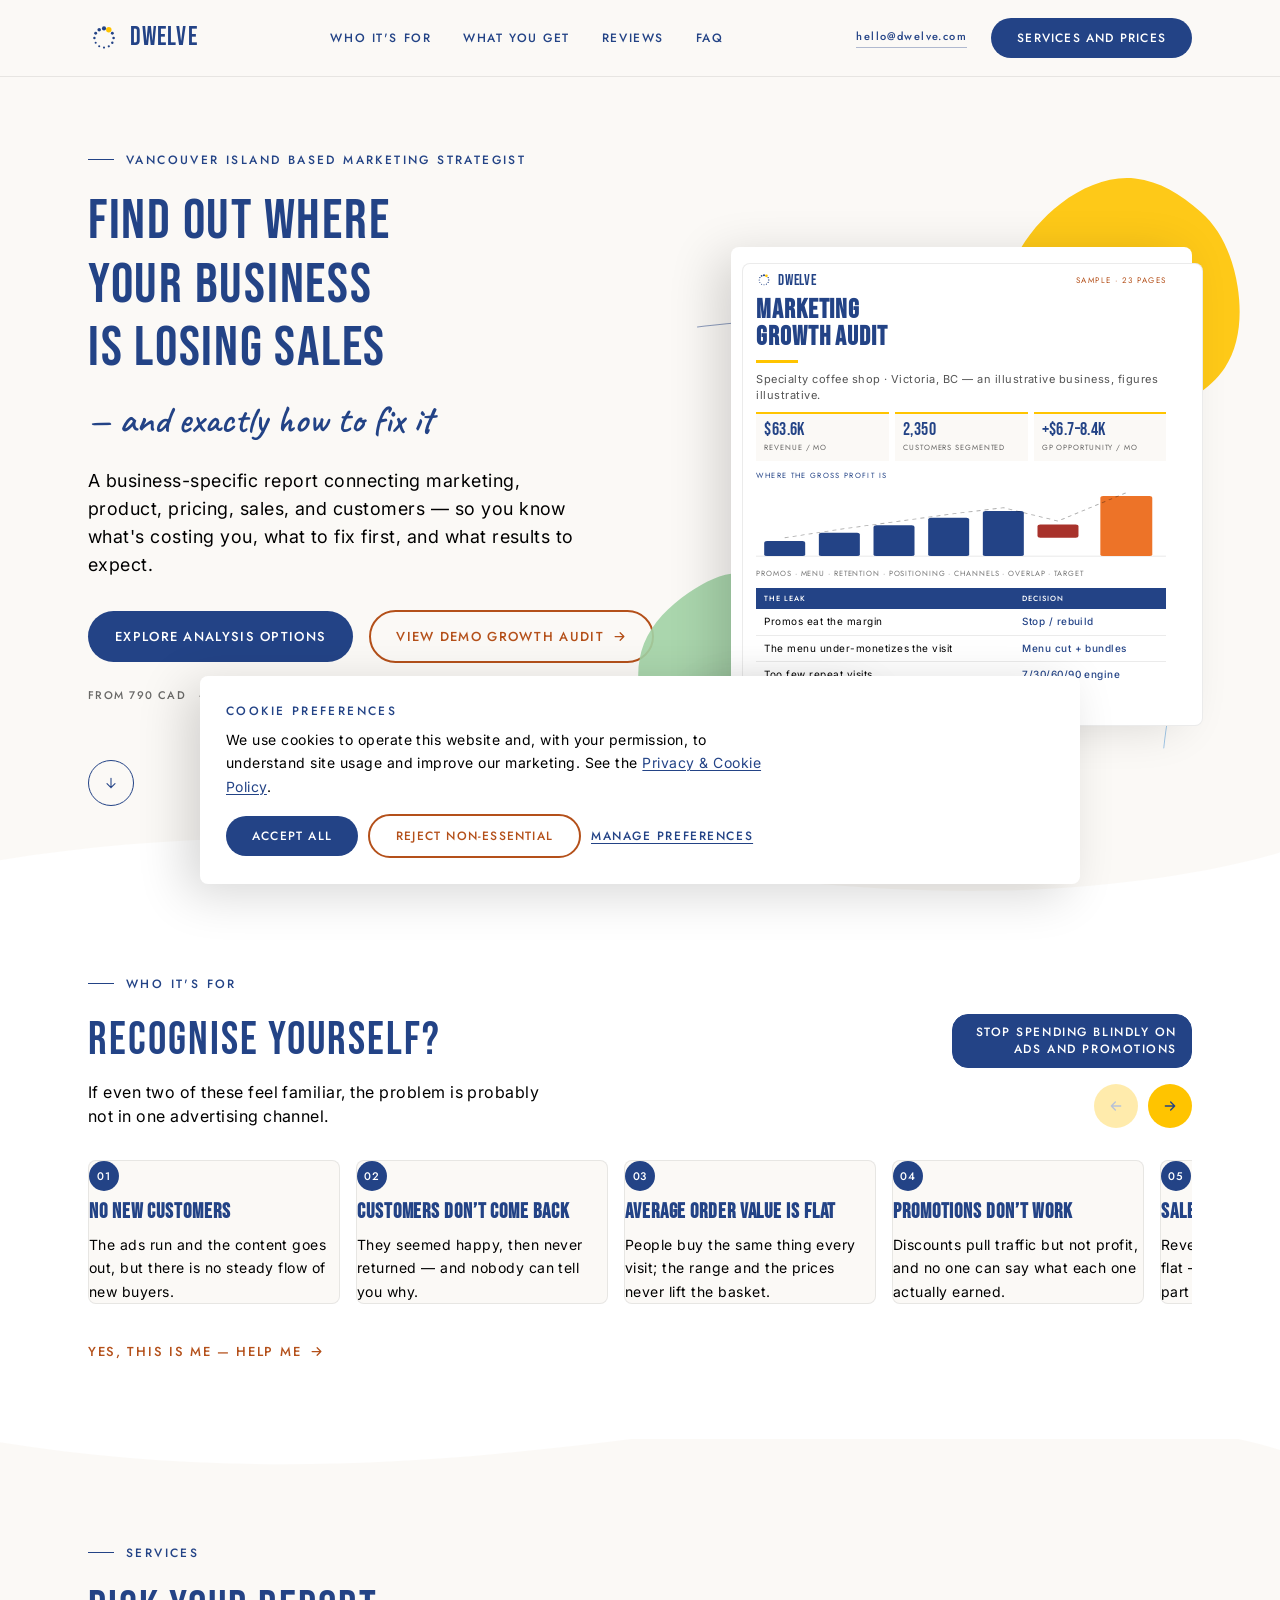
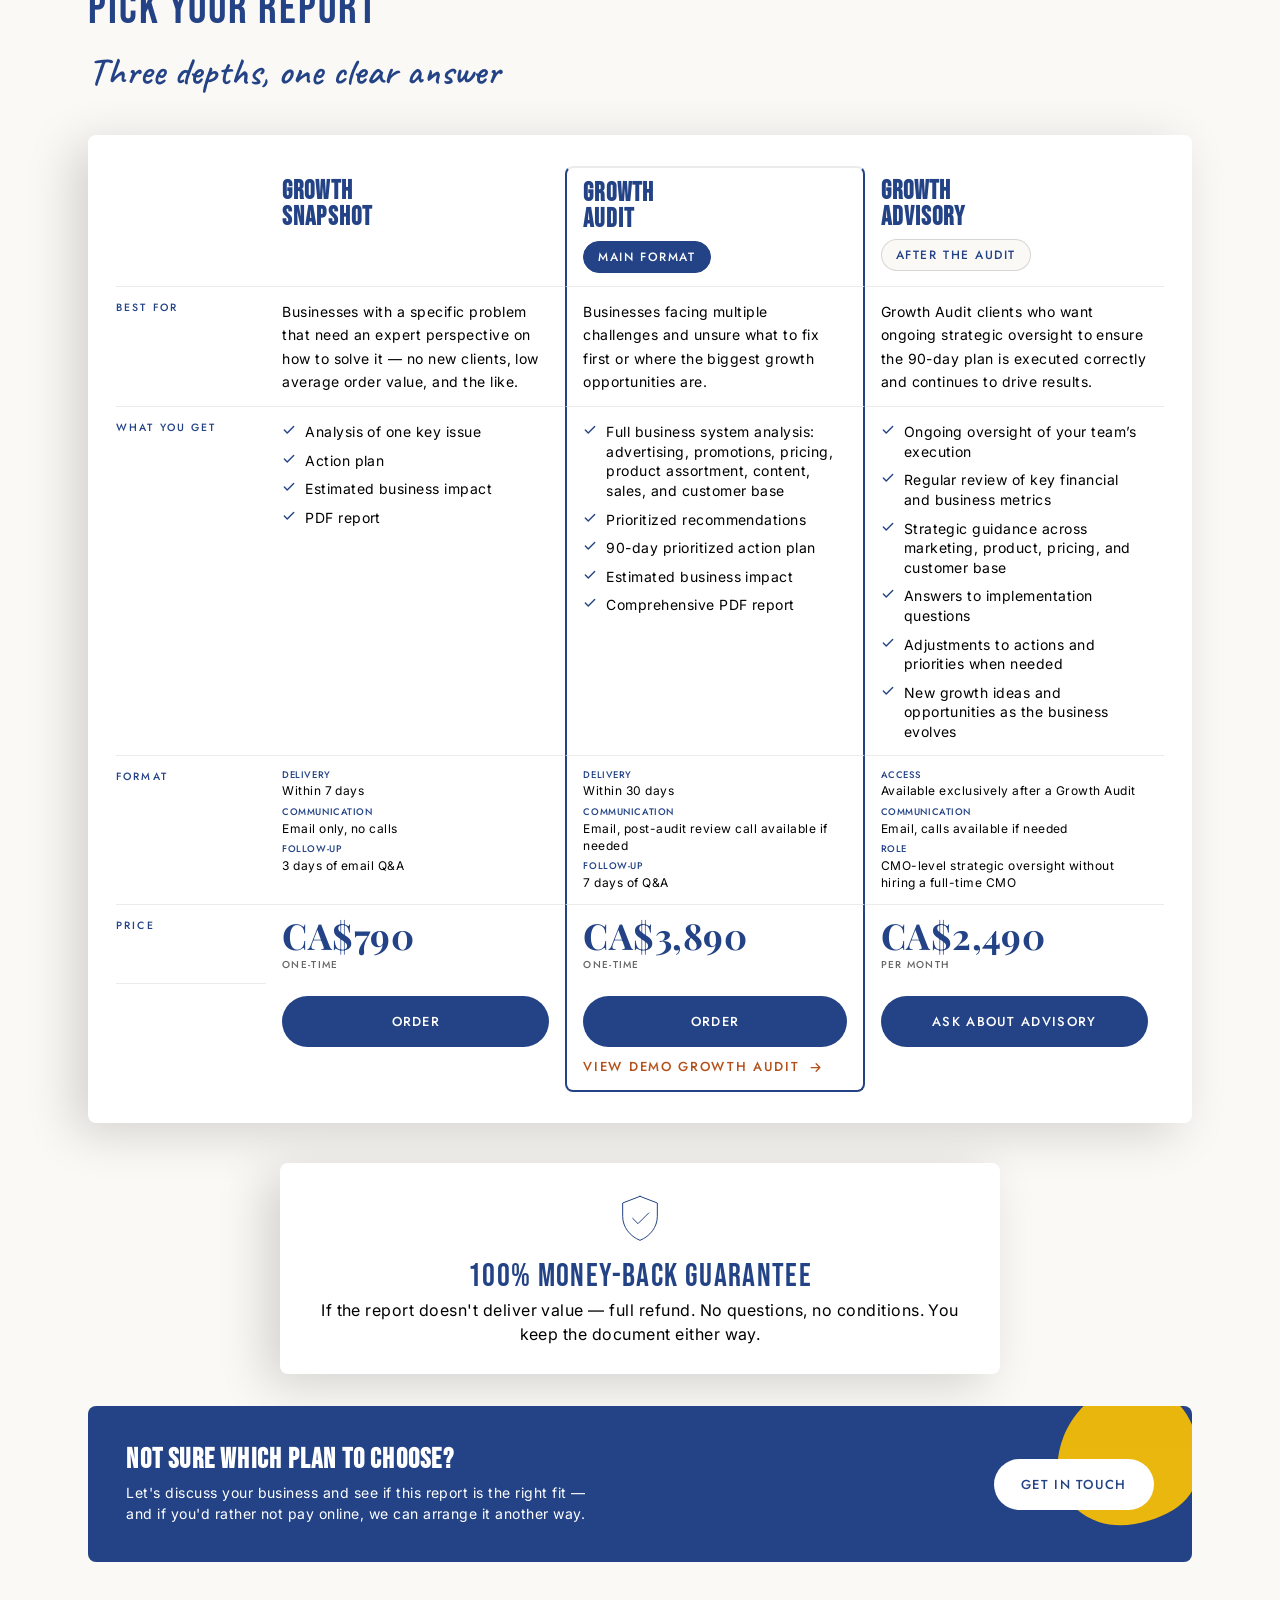
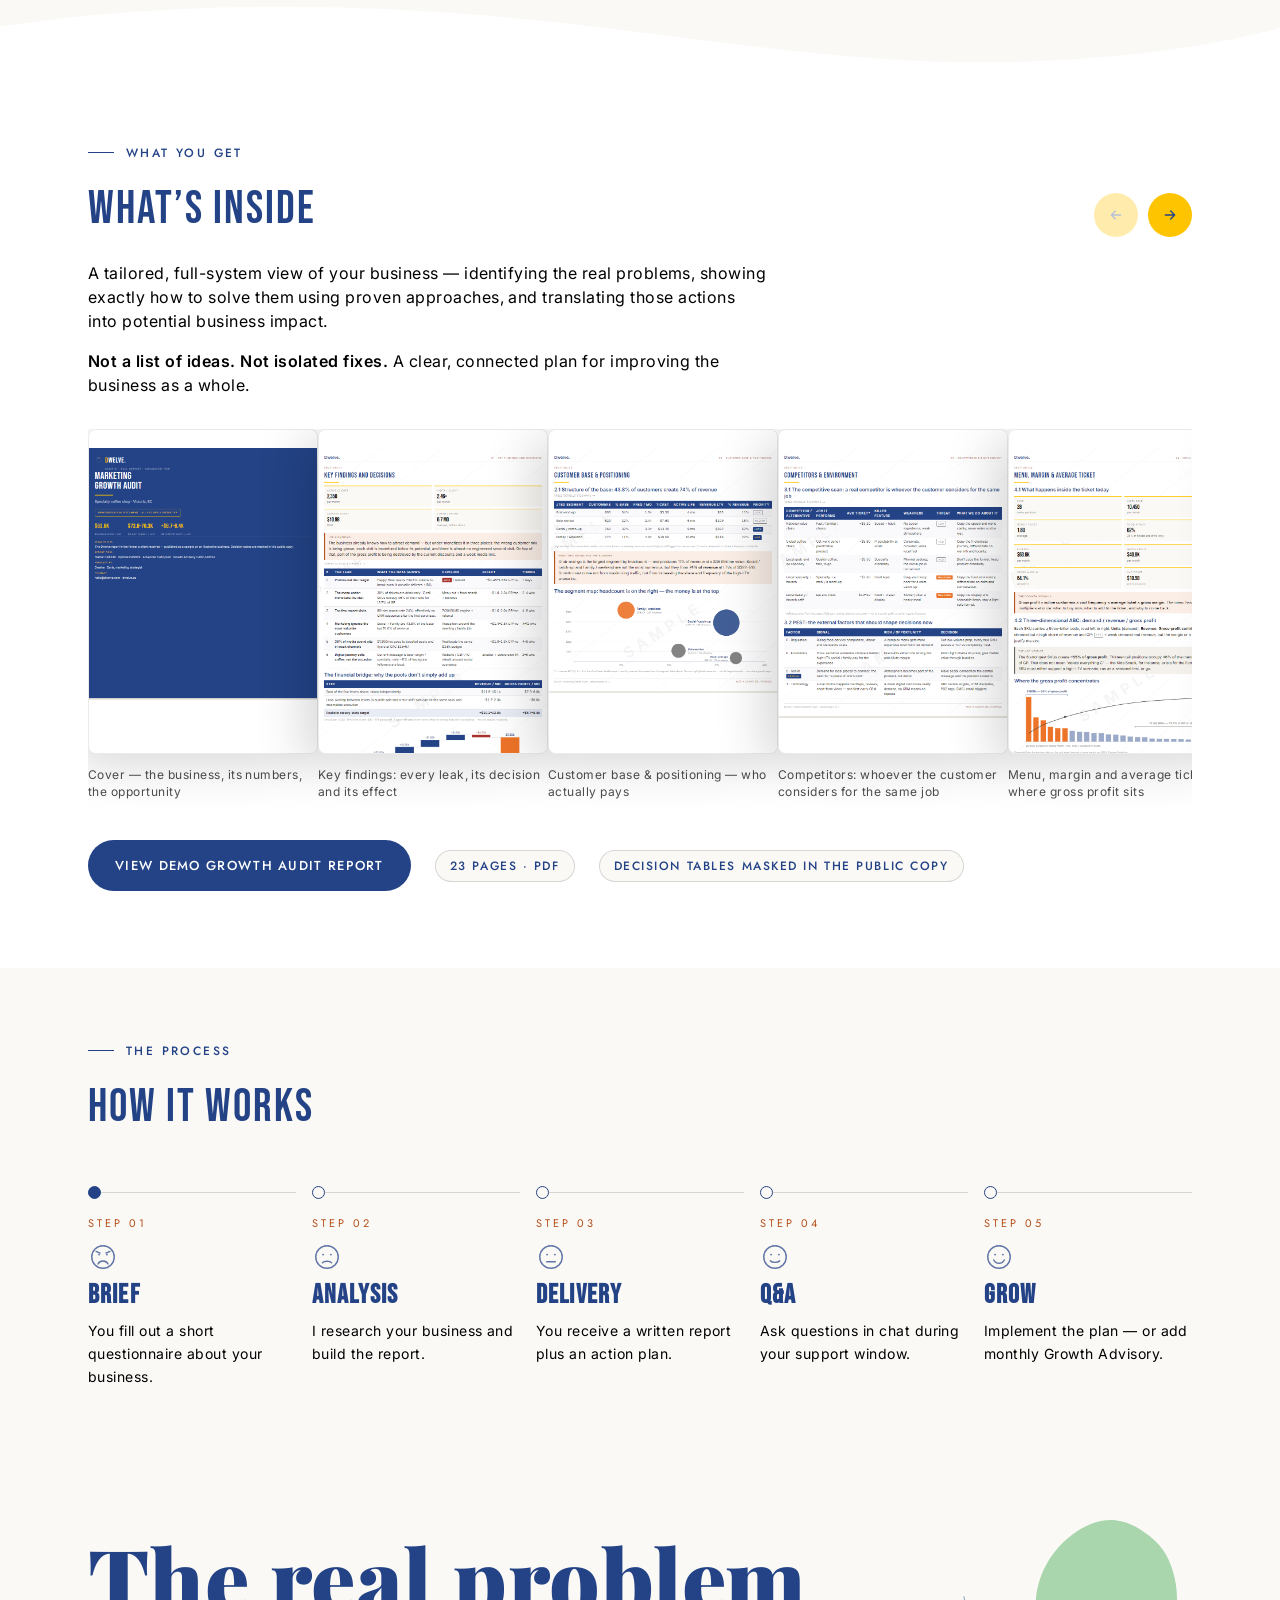
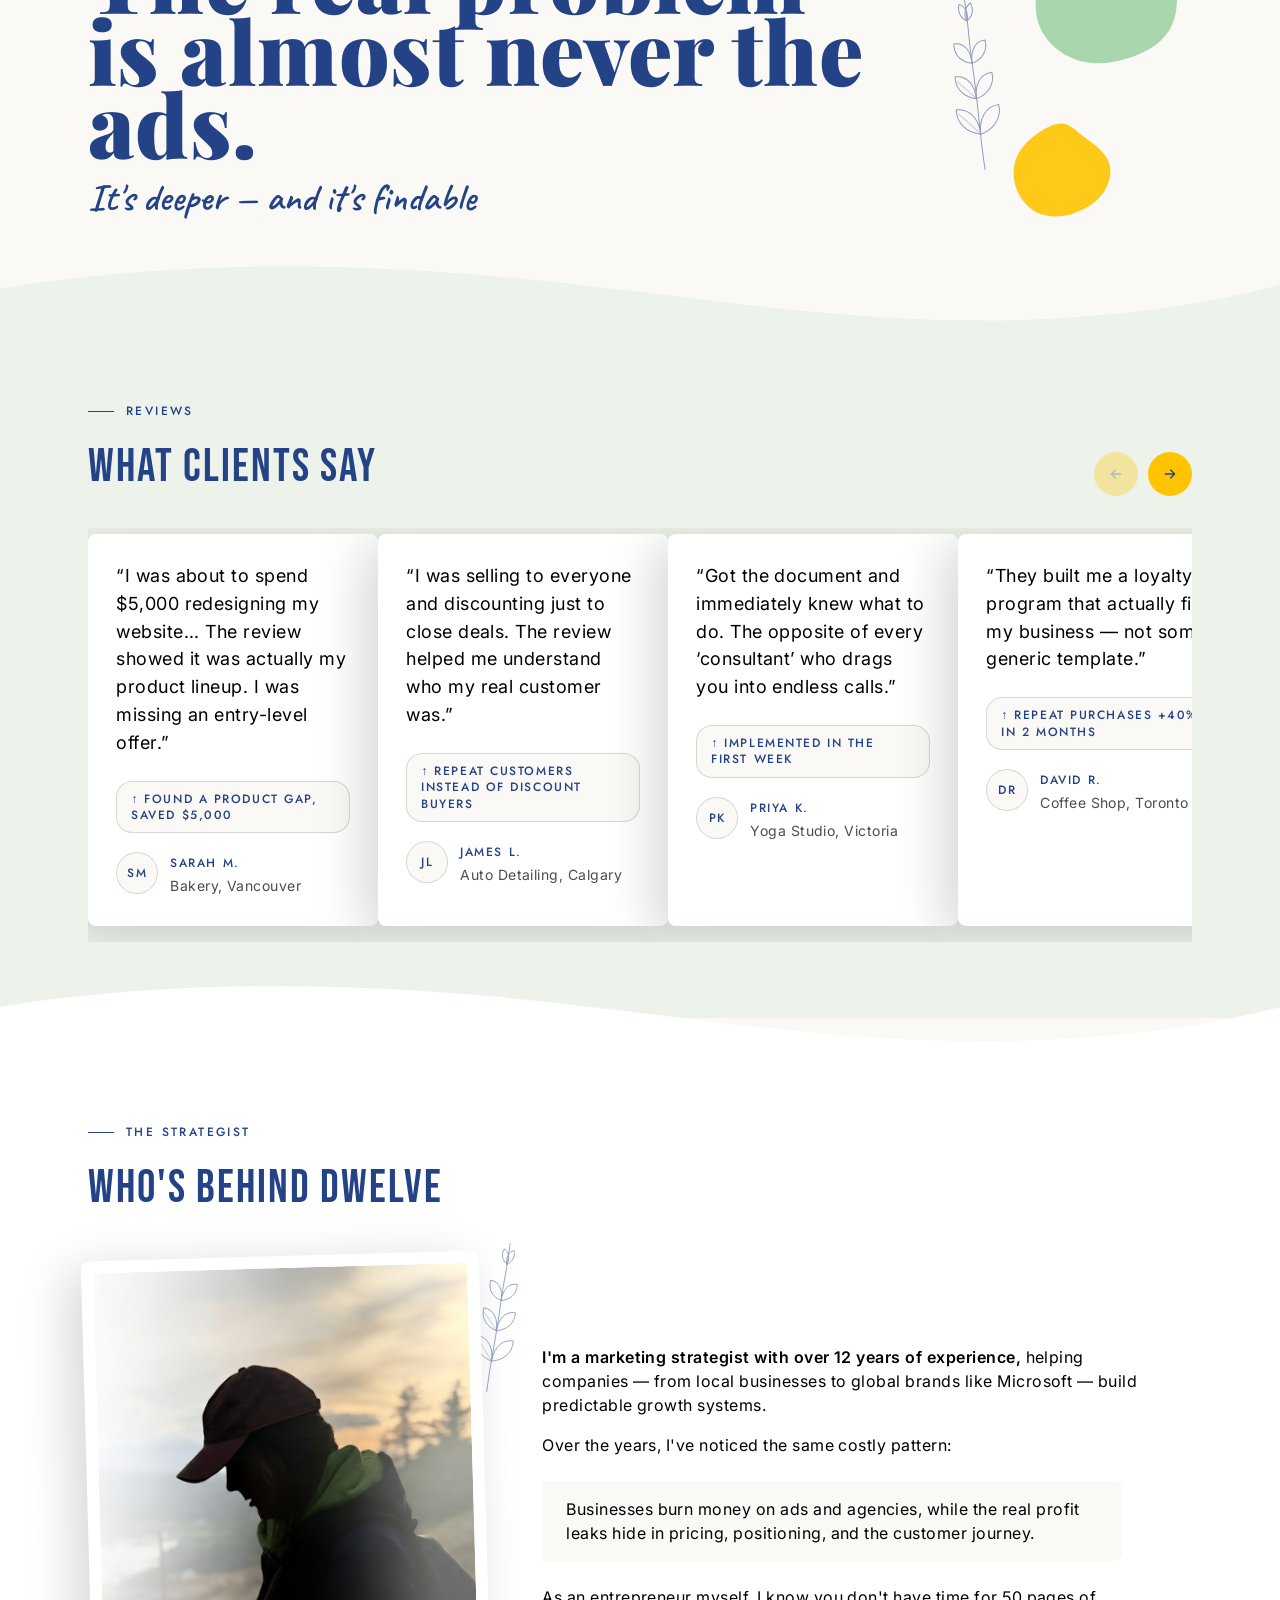
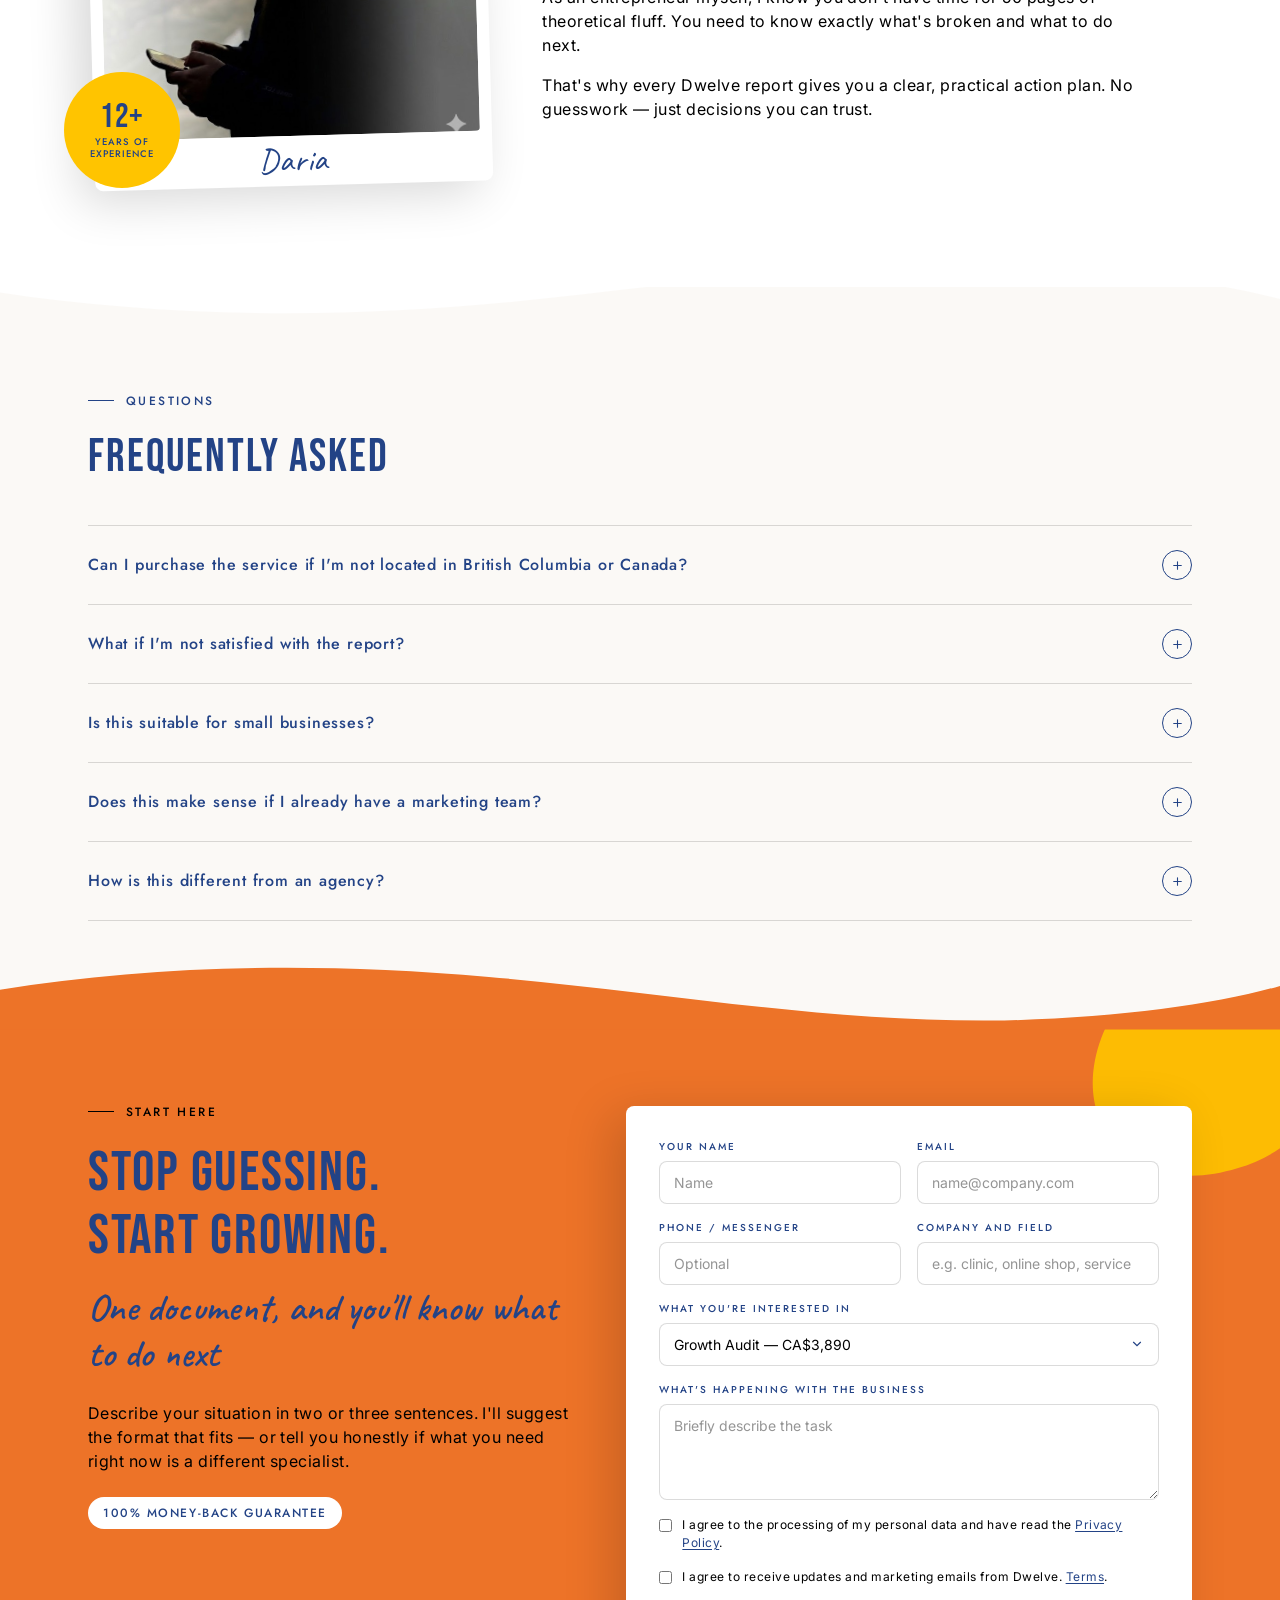
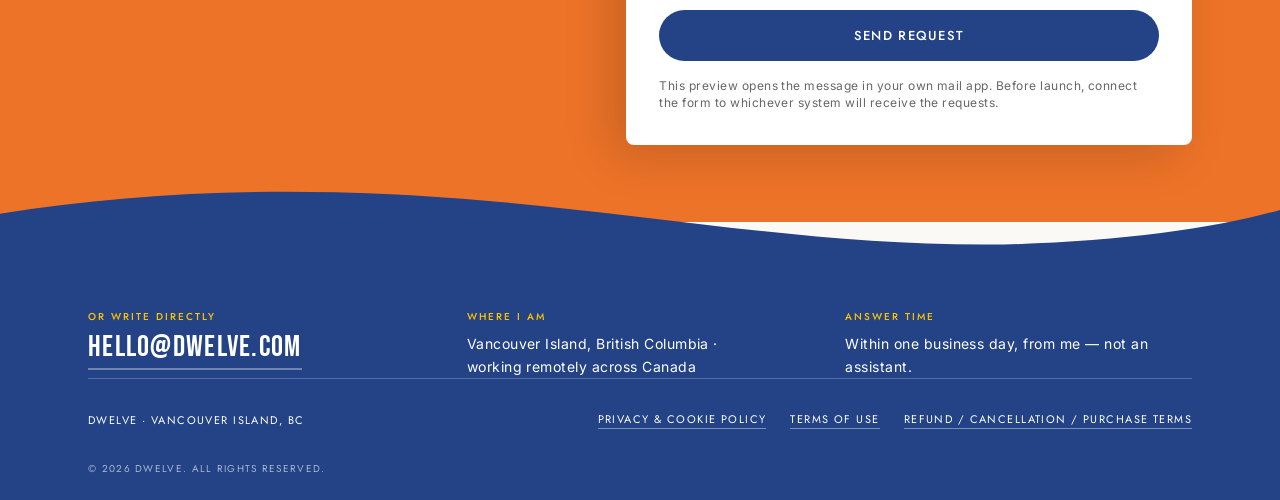
==== commit dcacf153: "Pa'lais: spaced em dash in the lede, logo mark rotates on hover The dash gets a non-breaking space b" ====
--- a/concept-palais/index.html
+++ b/concept-palais/index.html
@@ -56,23 +56,23 @@
 
     .band { padding: var(--section-gap) 0; position: relative; }
     .band--white  { background: var(--white); }
-    .band--indigo { background: var(--indigo); color: var(--white); }
-    /* Level 3 surface. Nothing small may sit directly on it: white text is
-       2.97:1 here and indigo 3.19:1, so only large display type is safe and
-       everything else moves onto a white card or pill. */
-    /* Level 3 surface. Black on burnt orange is 7.1:1 and passes cleanly, so
-       body copy and labels stay black; indigo is 3.19:1 and is therefore
-       reserved for display sizes; white is 2.97:1 and never used here. */
-    .band--orange { background: var(--orange); }
-    .band--orange .display { color: var(--indigo); }
-    .band--orange .eyebrow { color: var(--ink); }
-    .band--orange .body-copy, .band--orange .caption-copy { color: var(--ink); }
-    .band--orange .tag { background: var(--white); border-color: transparent; }
-    .band--orange .pains-arrow { background: var(--white); color: var(--indigo); }
-    .band--orange .pains-arrow:hover { background: var(--cream); }
-
-    /* A pale wash of the palette's mint sage — not a new colour, a tint of
-       one. Used once, to give Reviews its own light key. */
+    .band--indigo { background: var(--indigo); color: var(--white); }
+    /* Level 3 surface. Nothing small may sit directly on it: white text is
+       2.97:1 here and indigo 3.19:1, so only large display type is safe and
+       everything else moves onto a white card or pill. */
+    /* Level 3 surface. Black on burnt orange is 7.1:1 and passes cleanly, so
+       body copy and labels stay black; indigo is 3.19:1 and is therefore
+       reserved for display sizes; white is 2.97:1 and never used here. */
+    .band--orange { background: var(--orange); }
+    .band--orange .display { color: var(--indigo); }
+    .band--orange .eyebrow { color: var(--ink); }
+    .band--orange .body-copy, .band--orange .caption-copy { color: var(--ink); }
+    .band--orange .tag { background: var(--white); border-color: transparent; }
+    .band--orange .pains-arrow { background: var(--white); color: var(--indigo); }
+    .band--orange .pains-arrow:hover { background: var(--cream); }
+
+    /* A pale wash of the palette's mint sage — not a new colour, a tint of
+       one. Used once, to give Reviews its own light key. */
     .band--sage { background: #edf3ea; }
 
     /* Organic wavy dividers — the signature transition device.
@@ -276,6 +276,18 @@
     }
 
     .logo { display: flex; align-items: center; gap: 10px; }
+
+    /* Точки в марке стоят через 30°, поэтому поворот ровно на один шаг
+       переставляет жёлтую на соседнее место — кольцо будто щёлкает на
+       позицию, а не просто кренится. Радиусы у точек разные, так что
+       фигура при этом заметно меняется. */
+    .logo svg {
+      transition: transform 520ms cubic-bezier(0.22, 1, 0.36, 1);
+      will-change: transform;
+    }
+    .logo:hover svg,
+    .logo:focus-visible svg { transform: rotate(30deg); }
+
     .logo-word {
       font-family: var(--font-display) !important;
       font-size: 26px;
@@ -346,22 +358,22 @@
     }
     .hero-script { margin: var(--s-16) 0 var(--s-24); }
     .hero-actions { display: flex; flex-wrap: wrap; align-items: center; gap: var(--s-16); margin-top: var(--s-32); }
-    /* Deliberately quiet: three facts as one muted label line rather than
-       a row of pills, so the eye goes to the headline and the CTAs. */
-    .hero-facts {
-      display: flex;
-      flex-wrap: wrap;
-      align-items: center;
-      gap: 4px 0;
-      margin-top: var(--s-24);
-      font-family: var(--font-nav) !important;
-      font-size: 11px;
-      font-weight: var(--w-medium);
-      letter-spacing: var(--track-nav);
-      text-transform: uppercase;
-      color: rgba(0, 0, 0, .58);
-    }
-    .hero-facts li { display: flex; align-items: center; }
+    /* Deliberately quiet: three facts as one muted label line rather than
+       a row of pills, so the eye goes to the headline and the CTAs. */
+    .hero-facts {
+      display: flex;
+      flex-wrap: wrap;
+      align-items: center;
+      gap: 4px 0;
+      margin-top: var(--s-24);
+      font-family: var(--font-nav) !important;
+      font-size: 11px;
+      font-weight: var(--w-medium);
+      letter-spacing: var(--track-nav);
+      text-transform: uppercase;
+      color: rgba(0, 0, 0, .58);
+    }
+    .hero-facts li { display: flex; align-items: center; }
     .hero-facts li + li::before { content: '·'; margin: 0 12px; opacity: .5; }
 
     .hero-figure { position: relative; }
@@ -401,16 +413,16 @@
     .hd-tile { background: var(--cream); border-top: 2px solid var(--honey); padding: 7px 8px 8px; min-width: 0; }
     .hd-tile b { display: block; font-family: var(--font-display) !important; font-weight: 400; font-size: clamp(14px, 1.5vw, 18px); line-height: 1.05; letter-spacing: .02em; color: var(--indigo); }
     .hd-tile span { display: block; font-family: var(--font-nav) !important; font-size: 7.5px; letter-spacing: .12em; text-transform: uppercase; color: rgba(0,0,0,.6); margin-top: 3px; line-height: 1.3; }
-    .hd-chart { display: grid; gap: 5px; }
-    .hd-chart-t, .hd-chart-x {
-      font-family: var(--font-nav) !important;
-      font-size: 7.5px;
-      letter-spacing: .12em;
-      text-transform: uppercase;
-      color: rgba(0,0,0,.55);
-    }
-    .hd-chart-t { color: var(--indigo); letter-spacing: .18em; }
-    .hd-chart svg { width: 100%; height: clamp(58px, 6vw, 78px); }
+    .hd-chart { display: grid; gap: 5px; }
+    .hd-chart-t, .hd-chart-x {
+      font-family: var(--font-nav) !important;
+      font-size: 7.5px;
+      letter-spacing: .12em;
+      text-transform: uppercase;
+      color: rgba(0,0,0,.55);
+    }
+    .hd-chart-t { color: var(--indigo); letter-spacing: .18em; }
+    .hd-chart svg { width: 100%; height: clamp(58px, 6vw, 78px); }
     .hd-tbl { width: 100%; border-collapse: collapse; }
     .hd-tbl th { background: var(--indigo); color: var(--white); font-family: var(--font-nav) !important; font-size: 7.5px; font-weight: 500; letter-spacing: .12em; text-transform: uppercase; text-align: left; padding: 5px 8px; }
     .hd-tbl td { font-size: 10px; line-height: 1.35; padding: 6px 8px; border-bottom: 1px solid var(--rule-soft); vertical-align: top; }
@@ -881,21 +893,21 @@
     /* ==========================================================
        TESTIMONIALS
        ========================================================== */
-    .quotes-rail {
-      margin-top: var(--s-32);
-      display: grid;
-      grid-auto-flow: column;
-      grid-auto-columns: minmax(290px, 340px);
-      gap: var(--s-20);
-      overflow-x: auto;
-      scroll-snap-type: x mandatory;
-      scroll-behavior: smooth;
-      scrollbar-width: none;
-      -ms-overflow-style: none;
-      /* room for the card shadow, which the overflow would otherwise clip */
-      padding: 6px 0 var(--s-16);
-    }
-    .quotes-rail::-webkit-scrollbar { display: none; }
+    .quotes-rail {
+      margin-top: var(--s-32);
+      display: grid;
+      grid-auto-flow: column;
+      grid-auto-columns: minmax(290px, 340px);
+      gap: var(--s-20);
+      overflow-x: auto;
+      scroll-snap-type: x mandatory;
+      scroll-behavior: smooth;
+      scrollbar-width: none;
+      -ms-overflow-style: none;
+      /* room for the card shadow, which the overflow would otherwise clip */
+      padding: 6px 0 var(--s-16);
+    }
+    .quotes-rail::-webkit-scrollbar { display: none; }
     .quote { scroll-snap-align: start; display: grid; gap: var(--s-16); align-content: start; }
     .quote-text { font-size: clamp(16px, 1.5vw, 18px); line-height: 1.55; }
     .quote-foot { display: flex; align-items: center; gap: var(--s-12); margin-top: auto; }
@@ -914,9 +926,9 @@
     }
     .quote-who { font-family: var(--font-nav) !important; font-size: 12px; font-weight: var(--w-medium); letter-spacing: var(--track-nav); text-transform: uppercase; color: var(--indigo); }
     .quote-biz { font-size: var(--text-body-sm); opacity: 0.7; }
-    .quote-result { margin-top: var(--s-8); }
-    /* the rail makes these cards narrow; the result chip has to wrap or it
-       gets clipped by the card edge */
+    .quote-result { margin-top: var(--s-8); }
+    /* the rail makes these cards narrow; the result chip has to wrap or it
+       gets clipped by the card edge */
     .quote-result .tag { white-space: normal; line-height: 1.35; text-align: left; }
 
     /* ==========================================================
@@ -1089,8 +1101,8 @@
     .ask-submit { width: 100%; justify-content: center; margin-top: var(--s-8); }
     .ask-note { font-size: var(--text-caption); line-height: 1.45; color: rgba(0,0,0,.6); }
 
-    /* now the footer's opening block, so no rule above it */
-    .ask-contact {
+    /* now the footer's opening block, so no rule above it */
+    .ask-contact {
       padding-top: var(--s-56);
       display: grid;
       grid-template-columns: repeat(3, 1fr);
@@ -1340,7 +1352,7 @@
       .grid-3 { grid-template-columns: 1fr; }
       .pains-aside { align-items: flex-start; }
       .pains-aside .tag { text-align: left; }
-      .pains-rail { grid-auto-columns: minmax(230px, 82%); }
+      .pains-rail { grid-auto-columns: minmax(230px, 82%); }
       .quotes-rail { grid-auto-columns: minmax(250px, 86%); }
       .docs-rail { grid-auto-columns: minmax(200px, 62%); }
       /* The matrix stacks; each tier stays contiguous because the DOM is
@@ -1508,7 +1520,9 @@
             </h1>
             <p class="script hero-script">— and exactly how to fix it</p>
 
-            <p class="lede">A business-specific report connecting marketing, product, pricing, sales, and customers&mdash;so you know what's costing you, what to fix first, and what results to expect.</p>
+            <!-- Non-breaking space before the dash so it can never start a line
+                 on its own; the space after it wraps normally. -->
+            <p class="lede">A business-specific report connecting marketing, product, pricing, sales, and customers&nbsp;&mdash; so you know what's costing you, what to fix first, and what results to expect.</p>
 
             <div class="hero-actions">
               <a href="#services" class="btn">Explore analysis options</a>
@@ -1518,10 +1532,10 @@
               </a>
             </div>
 
-            <ul class="hero-facts">
-              <li>From 790 CAD</li>
-              <li>100% money-back guarantee</li>
-              <li>Results within 30 days</li>
+            <ul class="hero-facts">
+              <li>From 790 CAD</li>
+              <li>100% money-back guarantee</li>
+              <li>Results within 30 days</li>
             </ul>
 
             <a class="scroll-cue" href="#for-you" aria-label="Scroll to the next section">
@@ -1568,22 +1582,22 @@
                   <div class="hd-tile"><b>+$6.7–8.4K</b><span>GP opportunity / mo</span></div>
                 </div>
 
-                <div class="hd-chart">
-                  <span class="hd-chart-t">Where the gross profit is</span>
-                  <svg viewBox="0 0 300 92" aria-hidden="true" preserveAspectRatio="none">
-                    <line x1="0" y1="84" x2="300" y2="84" stroke="rgba(0,0,0,.12)" stroke-width="1"/>
-                    <rect x="6"   y="66" width="30" height="18" rx="2" fill="#234386"/>
-                    <rect x="46"  y="56" width="30" height="28" rx="2" fill="#234386"/>
-                    <rect x="86"  y="47" width="30" height="37" rx="2" fill="#234386"/>
-                    <rect x="126" y="38" width="30" height="46" rx="2" fill="#234386"/>
-                    <rect x="166" y="30" width="30" height="54" rx="2" fill="#234386"/>
-                    <rect x="206" y="46" width="30" height="16" rx="2" fill="#a8322b"/>
-                    <rect x="252" y="12" width="38" height="72" rx="2" fill="#ed7328"/>
-                    <path d="M21 62 L61 52 L101 43 L141 34 L181 26 L221 42 L271 8"
-                          fill="none" stroke="rgba(0,0,0,.32)" stroke-width="1" stroke-dasharray="3 3"/>
-                  </svg>
-                  <span class="hd-chart-x">Promos &middot; Menu &middot; Retention &middot; Positioning &middot; Channels &middot; Overlap &middot; Target</span>
-                </div>
+                <div class="hd-chart">
+                  <span class="hd-chart-t">Where the gross profit is</span>
+                  <svg viewBox="0 0 300 92" aria-hidden="true" preserveAspectRatio="none">
+                    <line x1="0" y1="84" x2="300" y2="84" stroke="rgba(0,0,0,.12)" stroke-width="1"/>
+                    <rect x="6"   y="66" width="30" height="18" rx="2" fill="#234386"/>
+                    <rect x="46"  y="56" width="30" height="28" rx="2" fill="#234386"/>
+                    <rect x="86"  y="47" width="30" height="37" rx="2" fill="#234386"/>
+                    <rect x="126" y="38" width="30" height="46" rx="2" fill="#234386"/>
+                    <rect x="166" y="30" width="30" height="54" rx="2" fill="#234386"/>
+                    <rect x="206" y="46" width="30" height="16" rx="2" fill="#a8322b"/>
+                    <rect x="252" y="12" width="38" height="72" rx="2" fill="#ed7328"/>
+                    <path d="M21 62 L61 52 L101 43 L141 34 L181 26 L221 42 L271 8"
+                          fill="none" stroke="rgba(0,0,0,.32)" stroke-width="1" stroke-dasharray="3 3"/>
+                  </svg>
+                  <span class="hd-chart-x">Promos &middot; Menu &middot; Retention &middot; Positioning &middot; Channels &middot; Overlap &middot; Target</span>
+                </div>
 
                 <table class="hd-tbl">
                   <tr><th>The leak</th><th>Decision</th></tr>
@@ -1930,29 +1944,29 @@
     <!-- ==========================================================
          RESULTS
          ========================================================== -->
-    <div class="wave wave--overlap" aria-hidden="true">
-      <svg viewBox="0 0 1440 110" preserveAspectRatio="none"><path d="M0 46C170 8 350 2 550 26c200 24 380 74 580 70 130-4 240-28 310-56v70H0Z" fill="#edf3ea"/></svg>
-    </div>
-
+    <div class="wave wave--overlap" aria-hidden="true">
+      <svg viewBox="0 0 1440 110" preserveAspectRatio="none"><path d="M0 46C170 8 350 2 550 26c200 24 380 74 580 70 130-4 240-28 310-56v70H0Z" fill="#edf3ea"/></svg>
+    </div>
+
     <section class="band band--sage" id="results">
       <div class="frame">
-        <div class="pains-head reveal">
-          <div>
-            <p class="eyebrow">Reviews</p>
-            <h2 class="display display--md">What clients say</h2>
-          </div>
-          <div class="pains-aside">
-            <div class="pains-arrows">
-              <button class="pains-arrow" data-quotes-prev aria-label="Previous review">
-                <svg width="16" height="16" viewBox="0 0 24 24" fill="none" stroke="currentColor" stroke-width="2" stroke-linecap="round" stroke-linejoin="round" aria-hidden="true"><path d="M19 12H5M11 18l-6-6 6-6"/></svg>
-              </button>
-              <button class="pains-arrow" data-quotes-next aria-label="Next review">
-                <svg width="16" height="16" viewBox="0 0 24 24" fill="none" stroke="currentColor" stroke-width="2" stroke-linecap="round" stroke-linejoin="round" aria-hidden="true"><path d="M5 12h14M13 6l6 6-6 6"/></svg>
-              </button>
-            </div>
-          </div>
-        </div>
-
+        <div class="pains-head reveal">
+          <div>
+            <p class="eyebrow">Reviews</p>
+            <h2 class="display display--md">What clients say</h2>
+          </div>
+          <div class="pains-aside">
+            <div class="pains-arrows">
+              <button class="pains-arrow" data-quotes-prev aria-label="Previous review">
+                <svg width="16" height="16" viewBox="0 0 24 24" fill="none" stroke="currentColor" stroke-width="2" stroke-linecap="round" stroke-linejoin="round" aria-hidden="true"><path d="M19 12H5M11 18l-6-6 6-6"/></svg>
+              </button>
+              <button class="pains-arrow" data-quotes-next aria-label="Next review">
+                <svg width="16" height="16" viewBox="0 0 24 24" fill="none" stroke="currentColor" stroke-width="2" stroke-linecap="round" stroke-linejoin="round" aria-hidden="true"><path d="M5 12h14M13 6l6 6-6 6"/></svg>
+              </button>
+            </div>
+          </div>
+        </div>
+
         <div class="quotes-rail reveal" id="quotes-rail" tabindex="0" role="group" aria-label="Client reviews, scrollable">
           <div class="card quote">
             <p class="quote-text">“I was about to spend $5,000 redesigning my website... The review showed it was actually my product lineup. I was missing an entry-level offer.”</p>
@@ -2147,37 +2161,37 @@
   <!-- ==========================================================
        FOOTER
        ========================================================== -->
-  <div class="wave wave--overlap" aria-hidden="true">
-    <svg viewBox="0 0 1440 110" preserveAspectRatio="none"><path d="M0 48C170 10 350 4 550 28c200 24 380 72 580 68 130-4 240-26 310-54v68H0Z" fill="#234386"/></svg>
-  </div>
-
-  <footer class="footer">
-    <div class="frame">
-      <div class="ask-contact">
-        <div>
-          <span class="ask-contact-label">Or write directly</span>
-          <a class="ask-mail" href="mailto:hello@dwelve.com">hello@dwelve.com</a>
-        </div>
-        <div>
-          <span class="ask-contact-label">Where I am</span>
-          <p class="ask-contact-v">Vancouver Island, British Columbia &middot; working remotely across Canada</p>
-        </div>
-        <div>
-          <span class="ask-contact-label">Answer time</span>
-          <p class="ask-contact-v">Within one business day, from me &mdash; not an assistant.</p>
-        </div>
-      </div>
-
-      <div class="footer-inner">
-        <span>Dwelve &middot; Vancouver Island, BC</span>
-        <span class="footer-links">
-          <a href="../privacy.html">Privacy &amp; Cookie Policy</a>
-          <a href="../terms.html">Terms of Use</a>
-          <a href="../terms.html#purchase">Refund / Cancellation / Purchase terms</a>
-        </span>
-      </div>
-      <p class="footer-rights">&copy; 2026 Dwelve. All rights reserved.</p>
-    </div>
+  <div class="wave wave--overlap" aria-hidden="true">
+    <svg viewBox="0 0 1440 110" preserveAspectRatio="none"><path d="M0 48C170 10 350 4 550 28c200 24 380 72 580 68 130-4 240-26 310-54v68H0Z" fill="#234386"/></svg>
+  </div>
+
+  <footer class="footer">
+    <div class="frame">
+      <div class="ask-contact">
+        <div>
+          <span class="ask-contact-label">Or write directly</span>
+          <a class="ask-mail" href="mailto:hello@dwelve.com">hello@dwelve.com</a>
+        </div>
+        <div>
+          <span class="ask-contact-label">Where I am</span>
+          <p class="ask-contact-v">Vancouver Island, British Columbia &middot; working remotely across Canada</p>
+        </div>
+        <div>
+          <span class="ask-contact-label">Answer time</span>
+          <p class="ask-contact-v">Within one business day, from me &mdash; not an assistant.</p>
+        </div>
+      </div>
+
+      <div class="footer-inner">
+        <span>Dwelve &middot; Vancouver Island, BC</span>
+        <span class="footer-links">
+          <a href="../privacy.html">Privacy &amp; Cookie Policy</a>
+          <a href="../terms.html">Terms of Use</a>
+          <a href="../terms.html#purchase">Refund / Cancellation / Purchase terms</a>
+        </span>
+      </div>
+      <p class="footer-rights">&copy; 2026 Dwelve. All rights reserved.</p>
+    </div>
   </footer>
 
   <!-- ==========================================================
@@ -2264,8 +2278,8 @@
       <button type="button" class="cookie-link" data-cookie="manage">Manage preferences</button>
       <button type="button" class="btn btn--sm" data-cookie="save" hidden>Save choices</button>
     </div>
-  </div>
-
+  </div>
+
   <script>
     (function () {
       'use strict';
@@ -2338,7 +2352,7 @@
         sync();
       }
       wireRail('pains-rail', '[data-rail-prev]', '[data-rail-next]');
-      wireRail('docs-rail', '[data-docs-prev]', '[data-docs-next]');
+      wireRail('docs-rail', '[data-docs-prev]', '[data-docs-next]');
       wireRail('quotes-rail', '[data-quotes-prev]', '[data-quotes-next]');
 
       // === FAQ — close others when one opens ===
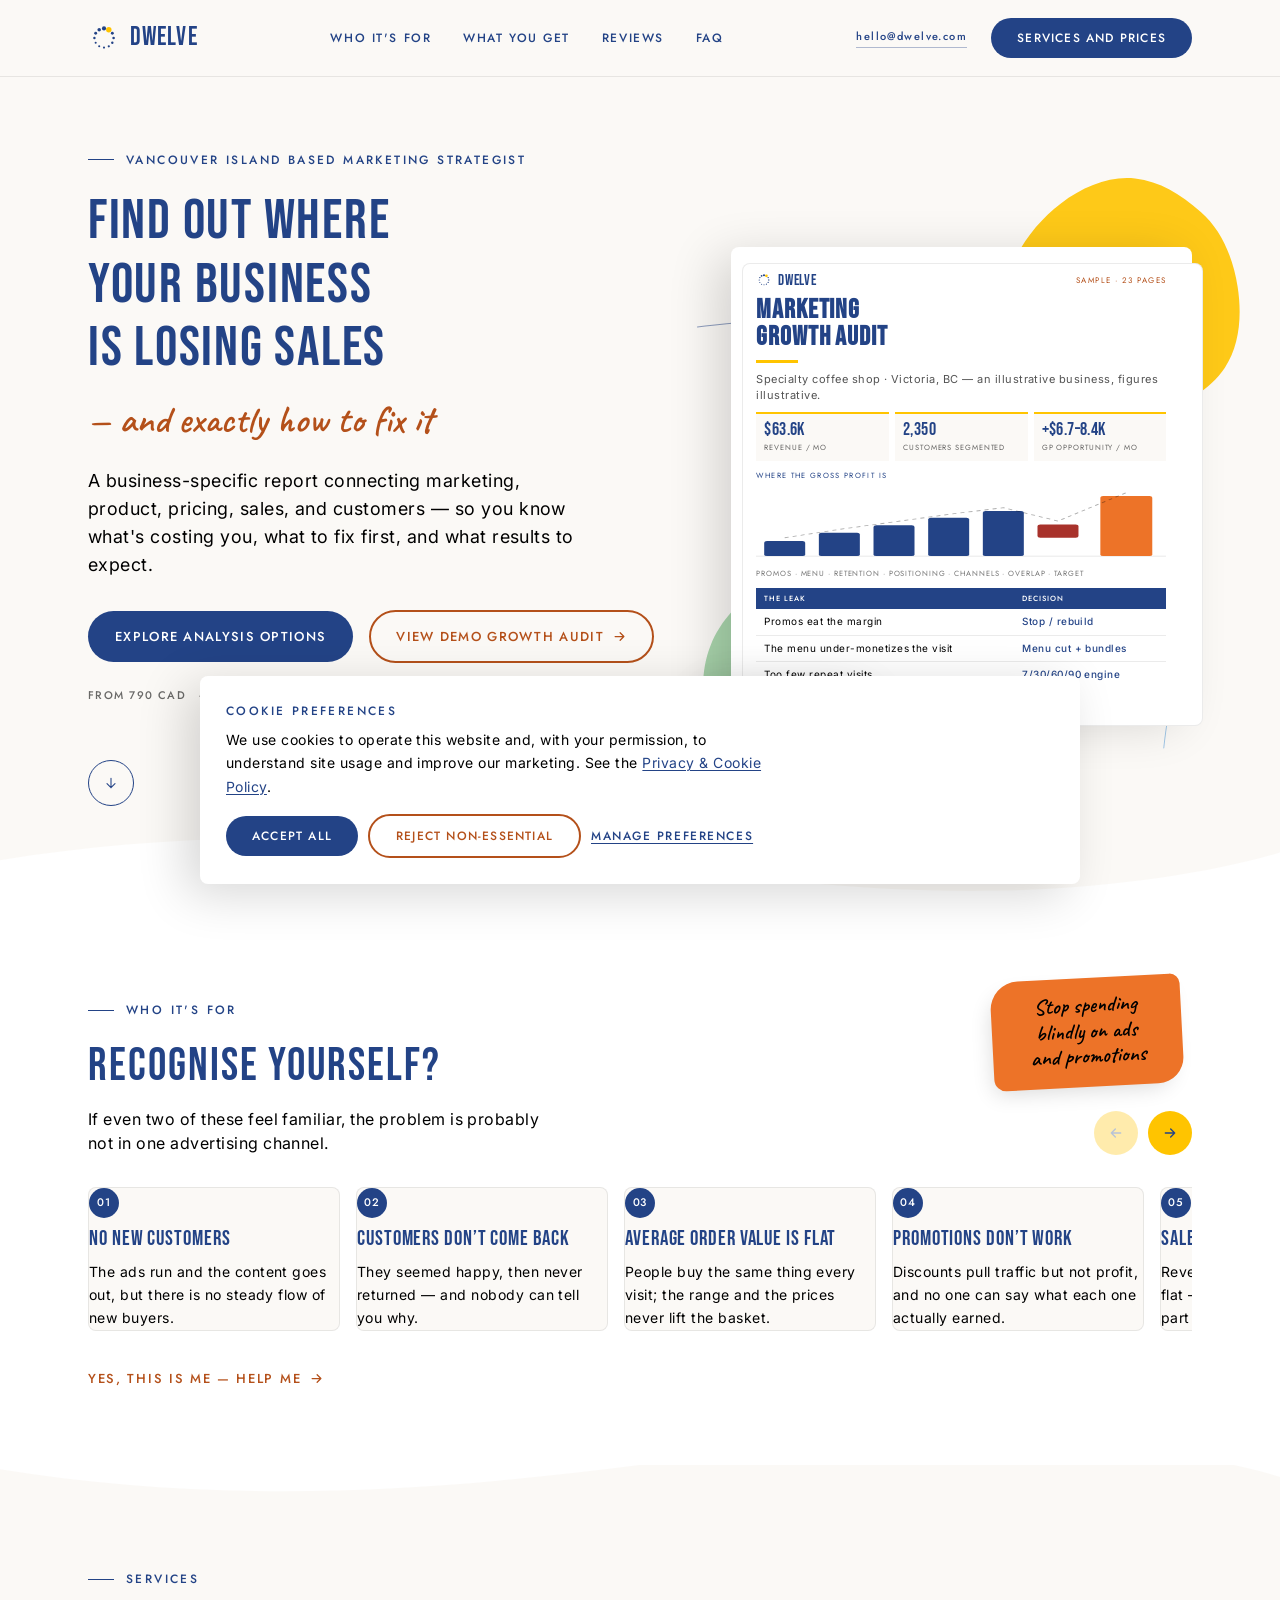
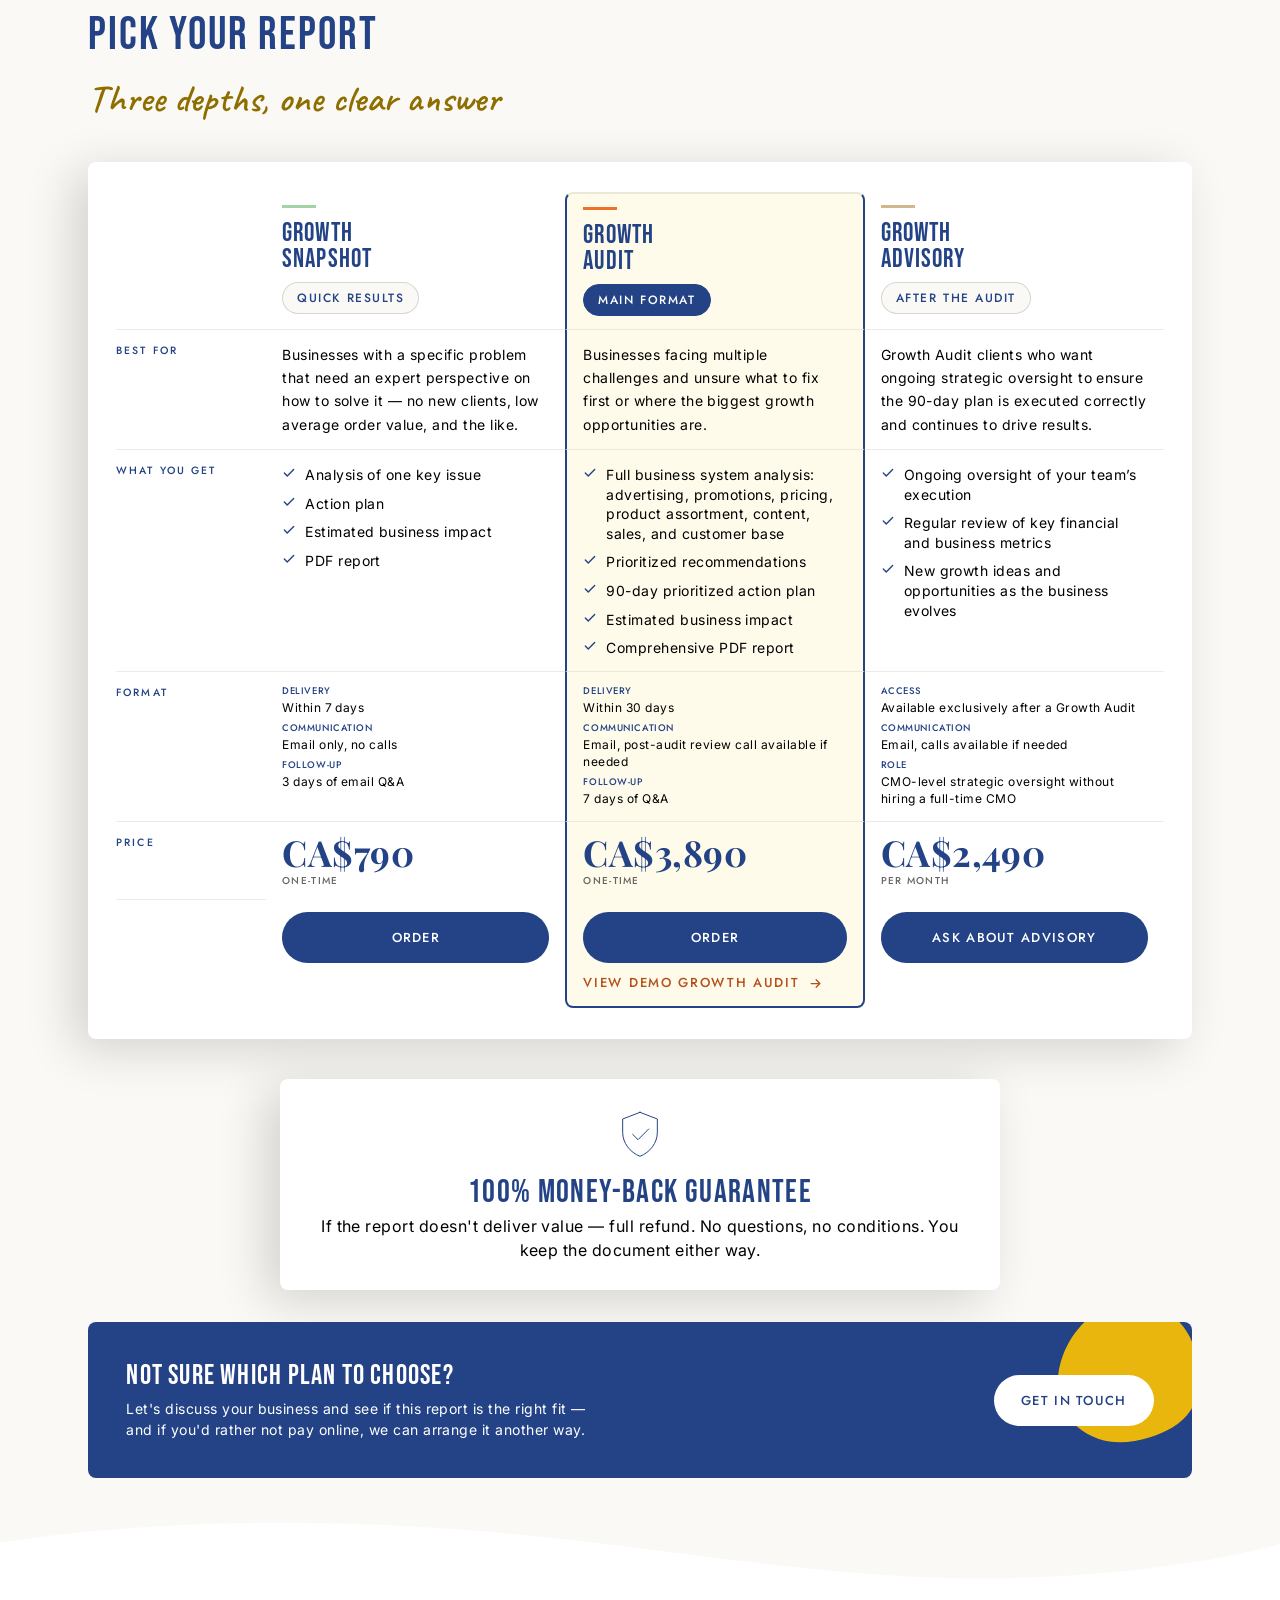
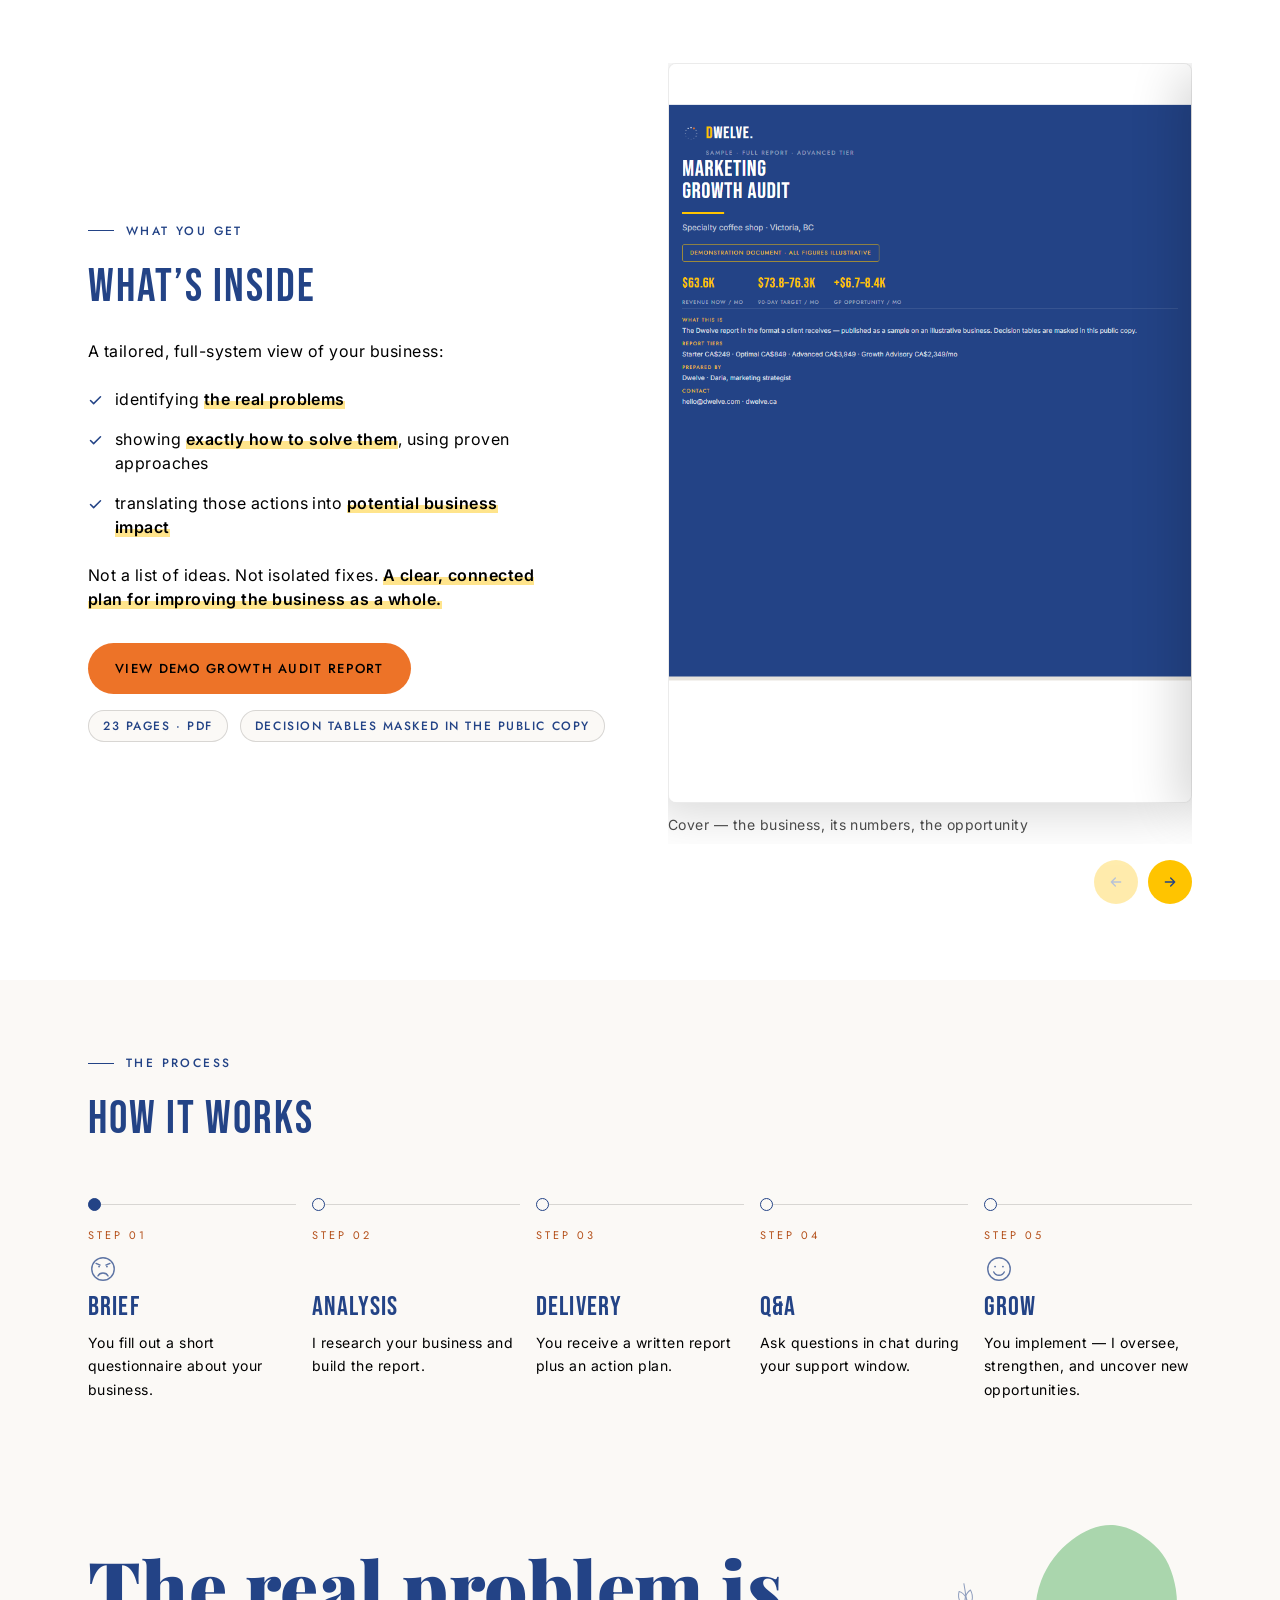
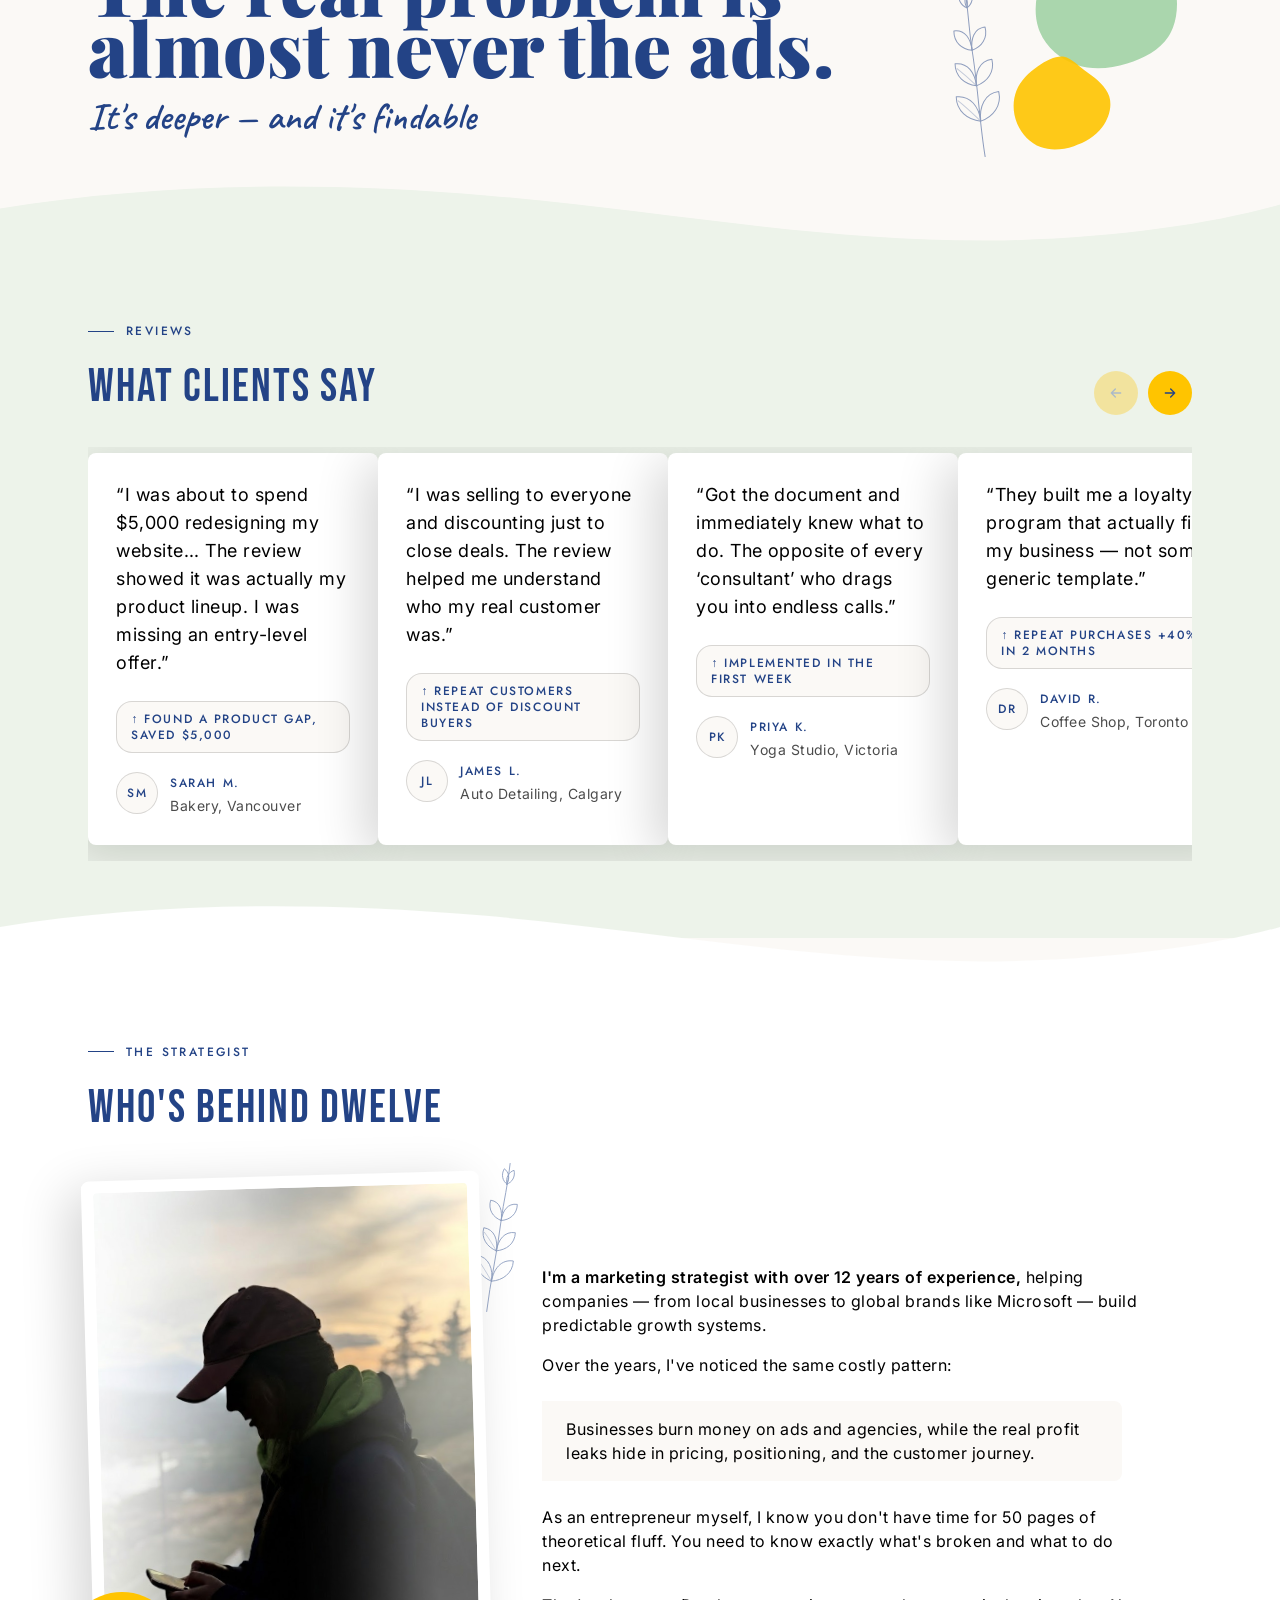
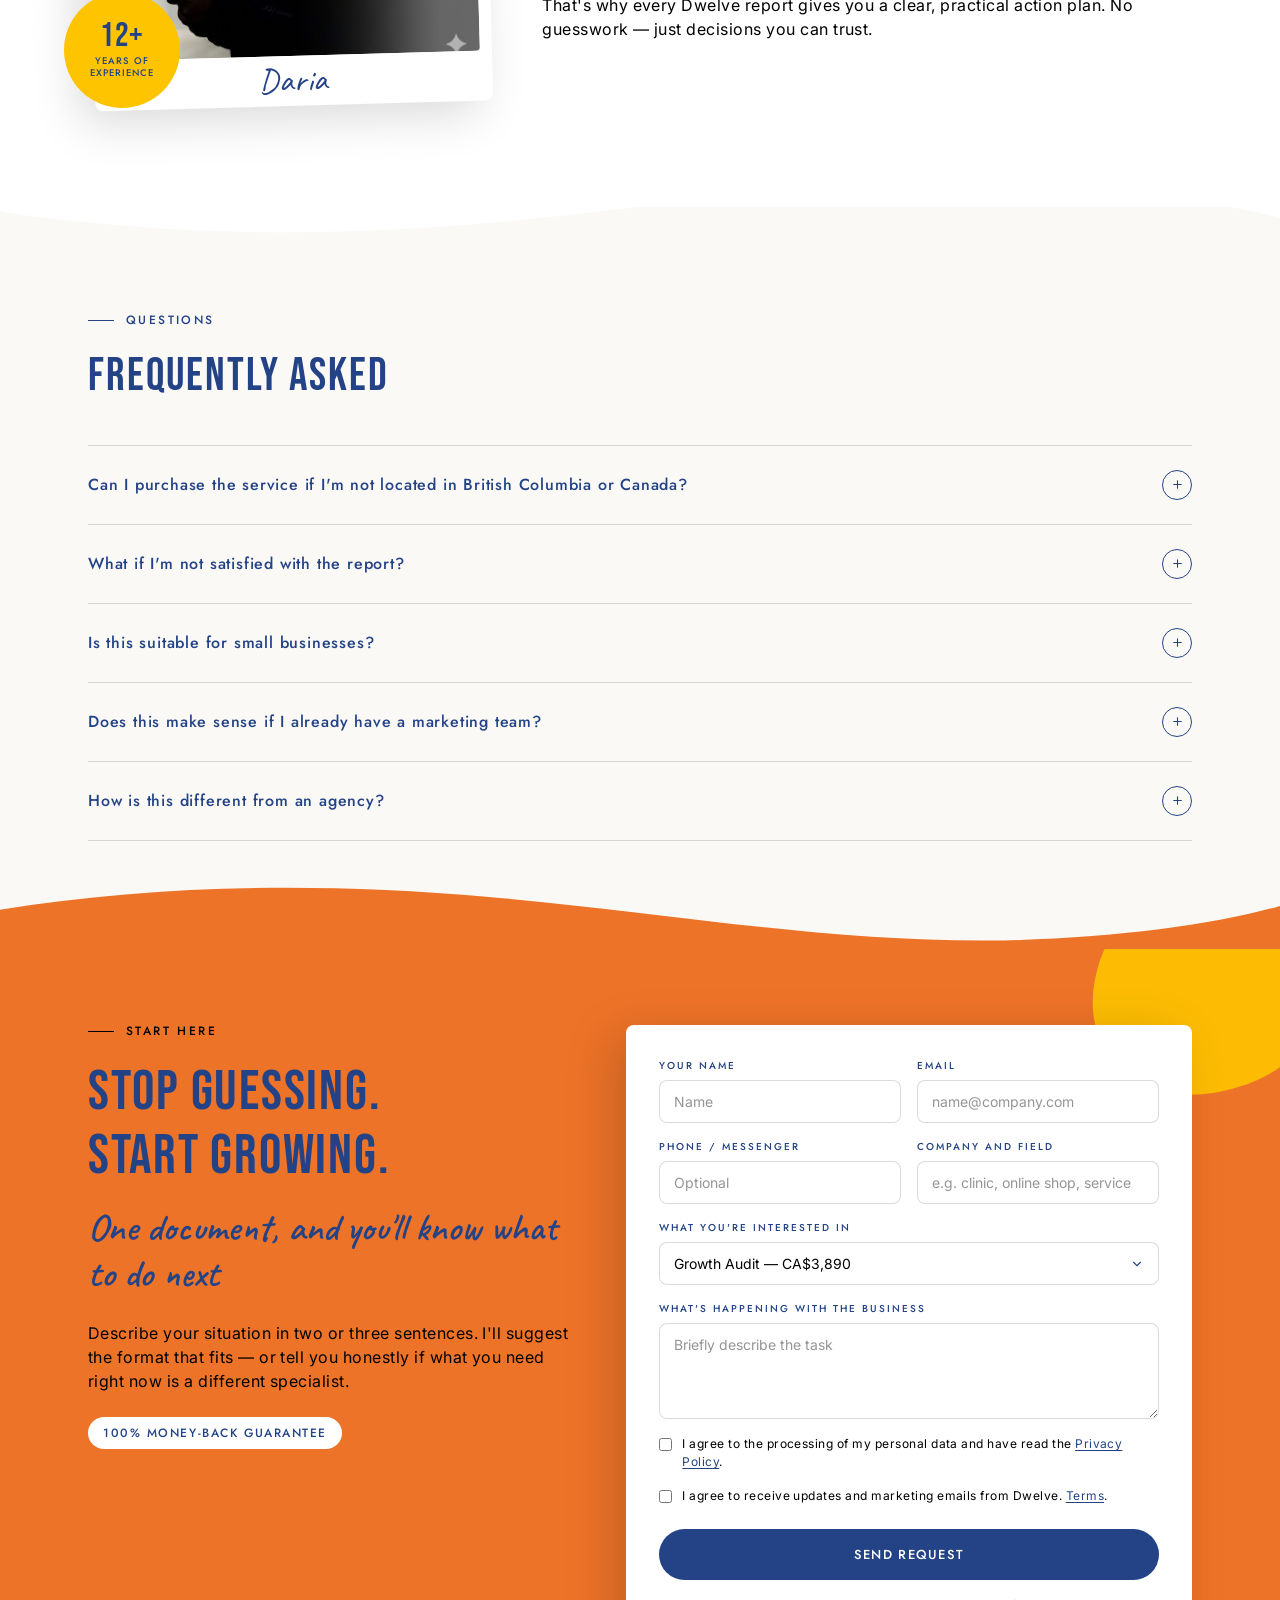
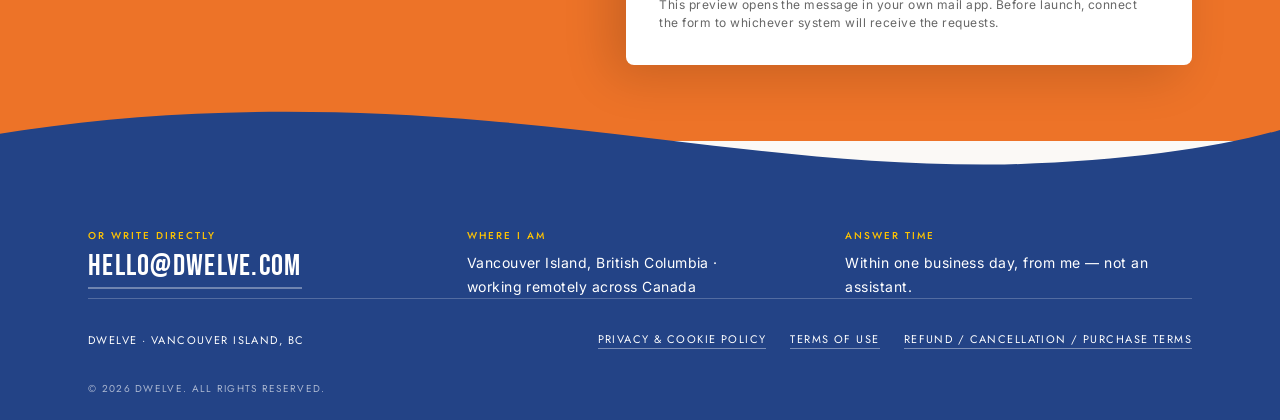
==== commit 18edc297: "Pa'lais: Daria's review pass — accents, sticker, larger report preview Nine fixes from the review ro" ====
--- a/concept-palais/index.html
+++ b/concept-palais/index.html
@@ -113,11 +113,15 @@
     .display--sm  { font-size: var(--text-h-sm); line-height: var(--lead-h-sm); letter-spacing: var(--track-display); }
     .band--indigo .display { color: var(--white); }
 
-    /* Mega brand statement — the one serif voice, used twice on the page */
+    /* Mega brand statement — the one serif voice on the page.
+       Sized to break into exactly two lines rather than three: at 88px the
+       statement needed 870px for "almost never the ads." inside a 780px
+       column, so it spilled. No <br> — a hard break would leave a stub line
+       on a phone; this way the wrap stays natural at every width. */
     .mega {
       font-family: var(--font-mega) !important;
       font-weight: 900;
-      font-size: var(--text-display);
+      font-size: clamp(46px, 5.9vw, 76px);
       line-height: var(--lead-display);
       color: var(--indigo);
     }
@@ -135,6 +139,7 @@
     }
     .band--indigo .script { color: var(--white); }
     .script--orange { color: var(--orange-ink); }
+    .script--honey { color: var(--honey-ink); }
 
     /* Eyebrow label — the aggressive tracking is the system's signature */
     .eyebrow {
@@ -169,7 +174,8 @@
     /* ==========================================================
        CHROME — buttons, tags, links
        ========================================================== */
-    /* Indigo filled is the ONLY filled button variant in the system */
+    /* Indigo filled is the default filled button; --accent below is the one
+       sanctioned warm exception */
     .btn {
       display: inline-flex;
       align-items: center;
@@ -197,6 +203,12 @@
     }
     .btn--outline:hover { background: var(--orange-ink); color: var(--white); transform: translateY(-1px); }
 
+    /* The demo CTA carries the accent instead of indigo. White on #ed7328 is
+       only 2.97:1 and would fail, so the label is black — the 7.1:1 pairing the
+       theme already uses for the orange band. */
+    .btn--accent { background: var(--orange); color: var(--ink); }
+    .btn--accent:hover { background: #d9631c; color: var(--ink); }
+
     .btn--on-dark { background: var(--white); color: var(--indigo); }
     .btn--on-dark:hover { background: var(--cream); }
 
@@ -222,6 +234,36 @@
     .tag--white { background: var(--white); }
     .tag--solid { background: var(--indigo); color: var(--white); border-color: var(--indigo); }
     .band--indigo .tag { background: transparent; color: var(--white); border-color: var(--rule-on-dark); }
+
+    /* A note stuck onto the page — deliberately NOT a control. It used to be
+       .tag--solid, an indigo pill the same shape and weight as the primary
+       button, sitting right above two real buttons.
+       The colour-lane rule permits a warm fill exactly here: orange is banned
+       from filled actions, so an orange fill is itself the signal that this
+       cannot be clicked. Black on #ed7328 is 7.1:1. The tilt, the hand-cut
+       corners and the script voice do the rest. */
+    .sticker {
+      display: inline-block;
+      /* the tilt swings the corners out — keep them off the page margin */
+      margin: 0 10px 0 0;
+      max-width: 19ch;
+      padding: 15px 24px 17px;
+      background: var(--orange);
+      color: var(--ink);
+      font-family: var(--font-script) !important;
+      font-size: clamp(21px, 1.7vw, 25px);
+      font-weight: var(--w-semibold);
+      line-height: 1.18;
+      /* stops the last line falling to a lonely "and" */
+      text-wrap: balance;
+      letter-spacing: 0;
+      text-transform: none;
+      text-align: center;
+      /* Never a pill and never symmetric — a pill is what the buttons are */
+      border-radius: 28px 10px 26px 12px;
+      transform: rotate(-3deg);
+      box-shadow: rgba(0, 0, 0, 0.16) -6px 9px 22px -7px;
+    }
 
     .link {
       font-weight: var(--w-medium);
@@ -445,7 +487,10 @@
     .hero-doc-by span { font-size: 10px; color: rgba(0,0,0,.62); }
 
     .hero-blob-gold { top: -22%; right: -20%; width: 70%; z-index: 0; }
-    .hero-blob-sage { bottom: -20%; left: -28%; width: 58%; z-index: 0; }
+    /* The leftward bleed is capped to the column gutter: the percentage cancels
+       the shape's own inset inside its viewBox, so the drawn edge lands a fixed
+       24px left of the figure and can never reach the CTAs in the text column. */
+    .hero-blob-sage { bottom: -30%; left: calc(-10.9% - 24px); width: 74%; z-index: 0; }
     .hero-sprig { bottom: -8%; right: -7%; width: 96px; z-index: 1; transform: rotate(8deg); }
     .hero-branch { top: 6%; left: -8%; width: 180px; z-index: 0; transform: rotate(-6deg); }
 
@@ -496,8 +541,7 @@
       gap: var(--s-24) var(--s-32);
     }
     .pains-note { margin-top: var(--s-12); font-size: var(--text-body); max-width: 48ch; }
-    .pains-aside { display: flex; flex-direction: column; align-items: flex-end; gap: var(--s-16); }
-    .pains-aside .tag { white-space: normal; text-align: right; max-width: 30ch; line-height: 1.4; }
+    .pains-aside { display: flex; flex-direction: column; align-items: flex-end; gap: var(--s-24); }
 
     .pains-arrows { display: flex; gap: 10px; }
     .pains-arrow {
@@ -549,8 +593,12 @@
       font-weight: var(--w-medium);
       letter-spacing: .06em;
     }
+    /* Bebas ships one weight only. These are <h3>s, so without an explicit 400
+       they inherit the UA's bold and Chrome smears a synthetic one — which is
+       why the card titles looked coarser than every real heading on the page. */
     .pain-t {
       font-family: var(--font-display) !important;
+      font-weight: var(--w-regular);
       font-size: 21px;
       line-height: 1.04;
       letter-spacing: var(--track-display);
@@ -646,9 +694,15 @@
     .pl-cell { border-top: 1px solid var(--rule-soft); }
     .pl-cell.pl-head, .pl-cell.pl-cta { border-top: none; }
 
-    /* Inside a white card a white fill says nothing, so the recommended
-       column is marked by a minimal frame drawn across its six cells. */
-    .pl-feat { border-left: 2px solid var(--indigo); border-right: 2px solid var(--indigo); }
+    /* The recommended column is marked by a minimal frame drawn across its six
+       cells, plus a honey wash. The wash is 8% — enough to lift the column out
+       of the white card at a glance, light enough that the indigo frame still
+       does the structural work and every text contrast is untouched. */
+    .pl-feat {
+      border-left: 2px solid var(--indigo);
+      border-right: 2px solid var(--indigo);
+      background: rgb(255 196 0 / 8%);
+    }
     .pl-head.pl-feat {
       border-top: 2px solid var(--indigo);
       border-radius: var(--r-card) var(--r-card) 0 0;
@@ -662,12 +716,28 @@
 
     .pl-name {
       font-family: var(--font-display) !important;
+      font-weight: var(--w-regular);
       font-size: clamp(21px, 2vw, 26px);
       line-height: 1.02;
       letter-spacing: var(--track-display);
       text-transform: uppercase;
       color: var(--indigo);
     }
+    /* Three warm ticks — the tier names were the only thing distinguishing the
+       columns and all three were the same indigo. A decorative mark is where
+       the colour-lane rule wants warm colour, so the names stay indigo and the
+       tick carries the difference. */
+    .pl-name::before {
+      content: '';
+      display: block;
+      width: 34px;
+      height: 3px;
+      margin-bottom: 13px;
+      background: var(--tier-accent);
+    }
+    .pl-head--snapshot { --tier-accent: var(--sage); }
+    .pl-head--audit    { --tier-accent: var(--orange); }
+    .pl-head--advisory { --tier-accent: var(--sand); }
     .pl-head .tag { margin-top: 8px; }
     .pl-when { font-size: var(--text-body-sm); line-height: var(--lead-body-sm); }
     .pl-list { display: grid; gap: 7px; }
@@ -739,6 +809,7 @@
     .plan-help-blob { top: -28%; right: -3%; width: 190px; z-index: 0; }
     .plan-help h3 {
       font-family: var(--font-display) !important;
+      font-weight: var(--w-regular);
       font-size: clamp(22px, 2.2vw, 30px);
       line-height: 1.04;
       letter-spacing: var(--track-display);
@@ -798,14 +869,49 @@
        The pages are rendered straight out of sample-report.html, so the
        preview can never drift from the document it advertises.
        ========================================================== */
-    .inside-intro { margin-top: var(--s-24); max-width: 68ch; }
-    .inside-intro .body-copy { max-width: none; }
+    /* Copy on the left, one large page on the right. Seven 262px thumbnails
+       across the full width were too small to read as anything at all. */
+    .inside-grid {
+      display: grid;
+      grid-template-columns: 1fr 1fr;
+      gap: var(--s-56);
+      align-items: center;
+    }
+    .inside-col .body-copy { max-width: 46ch; }
+    .inside-lead { margin-top: var(--s-24); }
+    .inside-points { display: grid; gap: var(--s-16); margin: var(--s-24) 0; }
+    /* grid, not flex: with flex every bare text run either side of a <strong>
+       becomes its own item and the row gap tears the sentence apart */
+    .inside-points li {
+      display: grid;
+      grid-template-columns: auto 1fr;
+      gap: 12px;
+      font-size: var(--text-body);
+      line-height: var(--lead-body);
+      max-width: 46ch;
+    }
+    .inside-points svg { color: var(--indigo); margin-top: 6px; }
+    /* A highlighter rather than heavy type: the eye lands on the benefit
+       without the paragraph turning into a wall of bold. */
+    .inside-points strong,
+    .inside-close strong {
+      font-weight: var(--w-semibold);
+      background-image: linear-gradient(transparent 58%, rgb(255 196 0 / 45%) 58%);
+    }
+    /* grid items refuse to shrink past min-content by default, and the masking
+       note is a nowrap tag ~470px wide — without these two the whole column
+       was propped open on a phone and the section scrolled sideways */
+    .inside-col, .inside-figure { min-width: 0; }
+    .inside-actions { margin-top: var(--s-32); }
+    .inside-tags { display: flex; flex-wrap: wrap; gap: var(--s-12); margin-top: var(--s-16); }
+    .inside-tags .tag { white-space: normal; }
+    .docs-arrows { display: flex; justify-content: flex-end; gap: 10px; margin-top: var(--s-16); }
 
     .docs-rail {
-      margin-top: var(--s-32);
       display: grid;
       grid-auto-flow: column;
-      grid-auto-columns: minmax(230px, 262px);
+      /* one page per view — the whole point of the two-column layout */
+      grid-auto-columns: 100%;
       gap: var(--s-20);
       overflow-x: auto;
       scroll-snap-type: x mandatory;
@@ -829,7 +935,7 @@
     .doc-slide:hover img { transform: translateY(-4px); }
     .doc-slide figcaption {
       margin-top: var(--s-12);
-      font-size: var(--text-caption);
+      font-size: var(--text-body-sm);
       line-height: 1.45;
       color: rgba(0,0,0,.7);
     }
@@ -864,6 +970,7 @@
     }
     .step-name {
       font-family: var(--font-display) !important;
+      font-weight: var(--w-regular);
       font-size: clamp(22px, 2.1vw, 28px);
       line-height: 1;
       letter-spacing: var(--track-display);
@@ -871,10 +978,15 @@
       color: var(--indigo);
     }
     .step-desc { font-size: var(--text-body-sm); line-height: var(--lead-body-sm); }
-    /* Mood runs from concerned at the brief to satisfied at the end. Line
-       art in indigo per the icon rule — never an emoji glyph. */
+    /* Only the first and last steps carry a face: concerned at the brief,
+       satisfied at the end. The three in between were being graded on the same
+       scale, which read as "delivery is merely tolerable" — the middle of a
+       process has no mood to report. Line art in indigo per the icon rule. */
     .step-face { color: var(--indigo); opacity: .72; transition: opacity 320ms ease; }
     .step:hover .step-face { opacity: 1; }
+    /* Holds the face's row open in the middle steps so all five titles keep
+       the same baseline across the timeline. */
+    .step-face-slot { height: 30px; }
 
     /* ==========================================================
        PULL QUOTE
@@ -1187,6 +1299,7 @@
     }
     .modal-title {
       font-family: var(--font-display) !important;
+      font-weight: var(--w-regular);
       font-size: clamp(24px, 2.6vw, 32px);
       line-height: 1.04;
       letter-spacing: var(--track-display);
@@ -1351,10 +1464,9 @@
       .step { padding-top: 0; }
       .grid-3 { grid-template-columns: 1fr; }
       .pains-aside { align-items: flex-start; }
-      .pains-aside .tag { text-align: left; }
       .pains-rail { grid-auto-columns: minmax(230px, 82%); }
       .quotes-rail { grid-auto-columns: minmax(250px, 86%); }
-      .docs-rail { grid-auto-columns: minmax(200px, 62%); }
+      .inside-grid { grid-template-columns: 1fr; gap: var(--s-40); }
       /* The matrix stacks; each tier stays contiguous because the DOM is
          ordered column-major. */
       .plans { grid-template-columns: 1fr; grid-template-rows: none; grid-auto-flow: row; }
@@ -1362,6 +1474,9 @@
       .pl-cell-label { display: block; }
       .pl-cell { padding-left: 0; padding-right: 0; }
       .pl-feat { border-left: none; border-right: none; border-radius: 0; }
+      /* the frame is gone here, so the wash is the only marker left — give it
+         an edge to breathe against instead of running under flush-left text */
+      .pl-cell.pl-feat { padding-left: 14px; padding-right: 14px; }
       .pl-head.pl-feat { border-top: none; }
       .pl-cta.pl-feat { border-bottom: none; }
       .plans { padding: clamp(18px, 4vw, 26px); }
@@ -1395,6 +1510,9 @@
 
     @media (max-width: 700px) {
       .grid-2, .steps, .ask-row { grid-template-columns: 1fr; }
+      /* stacked, so there is no row to keep aligned — the reserved slot would
+         just be a gap in the middle of the list */
+      .step-face-slot { display: none; }
       .cookie { left: 10px; right: 10px; bottom: 10px; }
       .cookie-actions .btn, .cookie-actions .cookie-link { width: 100%; justify-content: center; text-align: center; }
       .nav-mail { font-size: 10px; letter-spacing: 0.08em; }
@@ -1518,7 +1636,7 @@
             <h1 class="display display--lg">
               Find out where<br>your business<br>is losing sales
             </h1>
-            <p class="script hero-script">— and exactly how to fix it</p>
+            <p class="script script--orange hero-script">— and exactly how to fix it</p>
 
             <!-- Non-breaking space before the dash so it can never start a line
                  on its own; the space after it wraps normally. -->
@@ -1635,7 +1753,7 @@
             <p class="pains-note">If even two of these feel familiar, the problem is probably not in one advertising channel.</p>
           </div>
           <div class="pains-aside">
-            <span class="tag tag--solid">Stop spending blindly on ads and promotions</span>
+            <p class="sticker">Stop spending blindly on ads and promotions</p>
             <div class="pains-arrows">
               <button class="pains-arrow" data-rail-prev aria-label="Previous">
                 <svg width="16" height="16" viewBox="0 0 24 24" fill="none" stroke="currentColor" stroke-width="2" stroke-linecap="round" stroke-linejoin="round" aria-hidden="true"><path d="M19 12H5M11 18l-6-6 6-6"/></svg>
@@ -1699,7 +1817,7 @@
       <div class="frame">
         <p class="eyebrow reveal">Services</p>
         <h2 class="display display--md reveal">Pick your report</h2>
-        <p class="script reveal" style="margin-top: var(--s-12);">Three depths, one clear answer</p>
+        <p class="script script--honey reveal" style="margin-top: var(--s-12);">Three depths, one clear answer</p>
 
         <div class="plans reveal">
           <!-- label column -->
@@ -1711,8 +1829,9 @@
           <div class="pl-label"></div>
 
           <!-- Growth Snapshot -->
-          <div class="pl-cell pl-head">
+          <div class="pl-cell pl-head pl-head--snapshot">
             <h3 class="pl-name">Growth<br>Snapshot</h3>
+            <span class="tag">Quick results</span>
           </div>
           <div class="pl-cell pl-when">
             <span class="pl-cell-label">Best for</span>
@@ -1744,7 +1863,7 @@
           </div>
 
           <!-- Growth Audit (featured) -->
-          <div class="pl-cell pl-head pl-feat">
+          <div class="pl-cell pl-head pl-head--audit pl-feat">
             <h3 class="pl-name">Growth<br>Audit</h3>
             <span class="tag tag--solid">Main format</span>
           </div>
@@ -1782,7 +1901,7 @@
           </div>
 
           <!-- Growth Advisory -->
-          <div class="pl-cell pl-head">
+          <div class="pl-cell pl-head pl-head--advisory">
             <h3 class="pl-name">Growth<br>Advisory</h3>
             <span class="tag">After the Audit</span>
           </div>
@@ -1795,9 +1914,6 @@
             <ul class="pl-list">
               <li><svg width="14" height="14" viewBox="0 0 24 24" fill="none" stroke="currentColor" stroke-width="2.4" stroke-linecap="round" stroke-linejoin="round" aria-hidden="true"><path d="M20 6 9 17l-5-5"/></svg> Ongoing oversight of your team&rsquo;s execution</li>
               <li><svg width="14" height="14" viewBox="0 0 24 24" fill="none" stroke="currentColor" stroke-width="2.4" stroke-linecap="round" stroke-linejoin="round" aria-hidden="true"><path d="M20 6 9 17l-5-5"/></svg> Regular review of key financial and business metrics</li>
-              <li><svg width="14" height="14" viewBox="0 0 24 24" fill="none" stroke="currentColor" stroke-width="2.4" stroke-linecap="round" stroke-linejoin="round" aria-hidden="true"><path d="M20 6 9 17l-5-5"/></svg> Strategic guidance across marketing, product, pricing, and customer base</li>
-              <li><svg width="14" height="14" viewBox="0 0 24 24" fill="none" stroke="currentColor" stroke-width="2.4" stroke-linecap="round" stroke-linejoin="round" aria-hidden="true"><path d="M20 6 9 17l-5-5"/></svg> Answers to implementation questions</li>
-              <li><svg width="14" height="14" viewBox="0 0 24 24" fill="none" stroke="currentColor" stroke-width="2.4" stroke-linecap="round" stroke-linejoin="round" aria-hidden="true"><path d="M20 6 9 17l-5-5"/></svg> Adjustments to actions and priorities when needed</li>
               <li><svg width="14" height="14" viewBox="0 0 24 24" fill="none" stroke="currentColor" stroke-width="2.4" stroke-linecap="round" stroke-linejoin="round" aria-hidden="true"><path d="M20 6 9 17l-5-5"/></svg> New growth ideas and opportunities as the business evolves</li>
             </ul>
           </div>
@@ -1847,29 +1963,30 @@
          ========================================================== -->
     <section class="band band--white" id="inside">
       <div class="frame">
-        <div class="pains-head reveal">
-          <div>
+        <div class="inside-grid">
+          <div class="inside-col reveal">
             <p class="eyebrow">What you get</p>
             <h2 class="display display--md">What&rsquo;s inside</h2>
-          </div>
-          <div class="pains-aside">
-            <div class="pains-arrows">
-              <button class="pains-arrow" data-docs-prev aria-label="Previous page">
-                <svg width="16" height="16" viewBox="0 0 24 24" fill="none" stroke="currentColor" stroke-width="2" stroke-linecap="round" stroke-linejoin="round" aria-hidden="true"><path d="M19 12H5M11 18l-6-6 6-6"/></svg>
-              </button>
-              <button class="pains-arrow" data-docs-next aria-label="Next page">
-                <svg width="16" height="16" viewBox="0 0 24 24" fill="none" stroke="currentColor" stroke-width="2" stroke-linecap="round" stroke-linejoin="round" aria-hidden="true"><path d="M5 12h14M13 6l6 6-6 6"/></svg>
-              </button>
+
+            <p class="body-copy inside-lead">A tailored, full-system view of your business:</p>
+            <ul class="inside-points">
+              <li><svg width="15" height="15" viewBox="0 0 24 24" fill="none" stroke="currentColor" stroke-width="2.4" stroke-linecap="round" stroke-linejoin="round" aria-hidden="true"><path d="M20 6 9 17l-5-5"/></svg><span>identifying <strong>the real problems</strong></span></li>
+              <li><svg width="15" height="15" viewBox="0 0 24 24" fill="none" stroke="currentColor" stroke-width="2.4" stroke-linecap="round" stroke-linejoin="round" aria-hidden="true"><path d="M20 6 9 17l-5-5"/></svg><span>showing <strong>exactly how to solve them</strong>, using proven approaches</span></li>
+              <li><svg width="15" height="15" viewBox="0 0 24 24" fill="none" stroke="currentColor" stroke-width="2.4" stroke-linecap="round" stroke-linejoin="round" aria-hidden="true"><path d="M20 6 9 17l-5-5"/></svg><span>translating those actions into <strong>potential business impact</strong></span></li>
+            </ul>
+            <p class="body-copy inside-close">Not a list of ideas. Not isolated fixes. <strong>A clear, connected plan for improving the business as a whole.</strong></p>
+
+            <div class="inside-actions">
+              <a href="../sample-report.html" class="btn btn--accent">View Demo Growth Audit Report</a>
             </div>
-          </div>
-        </div>
-
-        <div class="inside-intro reveal">
-          <p class="body-copy">A tailored, full-system view of your business &mdash; identifying the real problems, showing exactly how to solve them using proven approaches, and translating those actions into potential business impact.</p>
-          <p class="body-copy"><strong>Not a list of ideas. Not isolated fixes.</strong> A clear, connected plan for improving the business as a whole.</p>
-        </div>
-
-        <div class="docs-rail reveal" id="docs-rail" tabindex="0" role="group" aria-label="Sample pages from the Growth Audit, scrollable">
+            <div class="inside-tags">
+              <span class="tag">23 pages &middot; PDF</span>
+              <span class="tag">Decision tables masked in the public copy</span>
+            </div>
+          </div>
+
+          <div class="inside-figure reveal">
+        <div class="docs-rail" id="docs-rail" tabindex="0" role="group" aria-label="Sample pages from the Growth Audit, scrollable">
           <figure class="doc-slide">
             <img src="../assets/report-preview/page-1.png" alt="Growth Audit sample, page 1" loading="lazy" width="794" height="1123">
             <figcaption>Cover &mdash; the business, its numbers, the opportunity</figcaption>
@@ -1900,10 +2017,15 @@
           </figure>
         </div>
 
-        <div class="reveal" style="margin-top: var(--s-32); display: flex; flex-wrap: wrap; align-items: center; gap: var(--s-16) var(--s-24);">
-          <a href="../sample-report.html" class="btn">View Demo Growth Audit Report</a>
-          <span class="tag">23 pages &middot; PDF</span>
-          <span class="tag">Decision tables masked in the public copy</span>
+            <div class="docs-arrows">
+              <button class="pains-arrow" data-docs-prev aria-label="Previous page">
+                <svg width="16" height="16" viewBox="0 0 24 24" fill="none" stroke="currentColor" stroke-width="2" stroke-linecap="round" stroke-linejoin="round" aria-hidden="true"><path d="M19 12H5M11 18l-6-6 6-6"/></svg>
+              </button>
+              <button class="pains-arrow" data-docs-next aria-label="Next page">
+                <svg width="16" height="16" viewBox="0 0 24 24" fill="none" stroke="currentColor" stroke-width="2" stroke-linecap="round" stroke-linejoin="round" aria-hidden="true"><path d="M5 12h14M13 6l6 6-6 6"/></svg>
+              </button>
+            </div>
+          </div>
         </div>
       </div>
     </section>
@@ -1918,10 +2040,10 @@
 
         <div class="steps" style="margin-top: var(--s-48);">
           <div class="step reveal"><span class="step-dot"></span><span class="step-no">Step 01</span><svg class="step-face" width="30" height="30" viewBox="0 0 32 32" fill="none" stroke="currentColor" stroke-width="1.5" stroke-linecap="round" stroke-linejoin="round" aria-hidden="true"><circle cx="16" cy="16" r="12"/><circle cx="11.8" cy="13.4" r="1" fill="currentColor" stroke="none"/><circle cx="20.2" cy="13.4" r="1" fill="currentColor" stroke="none"/><path d="M8.6 10 12.9 11.8"/><path d="M23.4 10 19.1 11.8"/><path d="M10.6 23.4C12.6 19.2 19.4 19.2 21.4 23.4"/></svg><h3 class="step-name">Brief</h3><p class="step-desc">You fill out a short questionnaire about your business.</p></div>
-          <div class="step reveal reveal-d1"><span class="step-dot"></span><span class="step-no">Step 02</span><svg class="step-face" width="30" height="30" viewBox="0 0 32 32" fill="none" stroke="currentColor" stroke-width="1.5" stroke-linecap="round" stroke-linejoin="round" aria-hidden="true"><circle cx="16" cy="16" r="12"/><circle cx="11.8" cy="13.4" r="1" fill="currentColor" stroke="none"/><circle cx="20.2" cy="13.4" r="1" fill="currentColor" stroke="none"/><path d="M11 22.2C12.8 19.9 19.2 19.9 21 22.2"/></svg><h3 class="step-name">Analysis</h3><p class="step-desc">I research your business and build the report.</p></div>
-          <div class="step reveal reveal-d2"><span class="step-dot"></span><span class="step-no">Step 03</span><svg class="step-face" width="30" height="30" viewBox="0 0 32 32" fill="none" stroke="currentColor" stroke-width="1.5" stroke-linecap="round" stroke-linejoin="round" aria-hidden="true"><circle cx="16" cy="16" r="12"/><circle cx="11.8" cy="13.4" r="1" fill="currentColor" stroke="none"/><circle cx="20.2" cy="13.4" r="1" fill="currentColor" stroke="none"/><path d="M11.4 21H20.6"/></svg><h3 class="step-name">Delivery</h3><p class="step-desc">You receive a written report plus an action plan.</p></div>
-          <div class="step reveal reveal-d3"><span class="step-dot"></span><span class="step-no">Step 04</span><svg class="step-face" width="30" height="30" viewBox="0 0 32 32" fill="none" stroke="currentColor" stroke-width="1.5" stroke-linecap="round" stroke-linejoin="round" aria-hidden="true"><circle cx="16" cy="16" r="12"/><circle cx="11.8" cy="13.4" r="1" fill="currentColor" stroke="none"/><circle cx="20.2" cy="13.4" r="1" fill="currentColor" stroke="none"/><path d="M11 20C12.8 22.3 19.2 22.3 21 20"/></svg><h3 class="step-name">Q&amp;A</h3><p class="step-desc">Ask questions in chat during your support window.</p></div>
-          <div class="step reveal reveal-d3"><span class="step-dot"></span><span class="step-no">Step 05</span><svg class="step-face" width="30" height="30" viewBox="0 0 32 32" fill="none" stroke="currentColor" stroke-width="1.5" stroke-linecap="round" stroke-linejoin="round" aria-hidden="true"><circle cx="16" cy="16" r="12"/><circle cx="11.8" cy="13.4" r="1" fill="currentColor" stroke="none"/><circle cx="20.2" cy="13.4" r="1" fill="currentColor" stroke="none"/><path d="M10.4 19.2C12.4 23.8 19.6 23.8 21.6 19.2"/></svg><h3 class="step-name">Grow</h3><p class="step-desc">Implement the plan &mdash; or add monthly Growth Advisory.</p></div>
+          <div class="step reveal reveal-d1"><span class="step-dot"></span><span class="step-no">Step 02</span><span class="step-face-slot" aria-hidden="true"></span><h3 class="step-name">Analysis</h3><p class="step-desc">I research your business and build the report.</p></div>
+          <div class="step reveal reveal-d2"><span class="step-dot"></span><span class="step-no">Step 03</span><span class="step-face-slot" aria-hidden="true"></span><h3 class="step-name">Delivery</h3><p class="step-desc">You receive a written report plus an action plan.</p></div>
+          <div class="step reveal reveal-d3"><span class="step-dot"></span><span class="step-no">Step 04</span><span class="step-face-slot" aria-hidden="true"></span><h3 class="step-name">Q&amp;A</h3><p class="step-desc">Ask questions in chat during your support window.</p></div>
+          <div class="step reveal reveal-d3"><span class="step-dot"></span><span class="step-no">Step 05</span><svg class="step-face" width="30" height="30" viewBox="0 0 32 32" fill="none" stroke="currentColor" stroke-width="1.5" stroke-linecap="round" stroke-linejoin="round" aria-hidden="true"><circle cx="16" cy="16" r="12"/><circle cx="11.8" cy="13.4" r="1" fill="currentColor" stroke="none"/><circle cx="20.2" cy="13.4" r="1" fill="currentColor" stroke="none"/><path d="M10.4 19.2C12.4 23.8 19.6 23.8 21.6 19.2"/></svg><h3 class="step-name">Grow</h3><p class="step-desc">You implement &mdash; I oversee, strengthen, and uncover new opportunities.</p></div>
         </div>
       </div>
     </section>
@@ -2512,4 +2634,3 @@
 
 
 
-
--- a/concept-palais/theme_palais_1.css
+++ b/concept-palais/theme_palais_1.css
@@ -23,6 +23,10 @@
      to 4.9:1 and takes over every role where orange has to be READ;
      --orange stays for blobs, illustration and the section surface. */
   --orange-ink: #b4501a;
+  /* Same story for honey: #ffc400 is 1.7:1 on cream and cannot be read at all.
+     This is the same hue taken down to 28% lightness — 4.6:1, so it can carry
+     the script accents while --honey stays for blobs, rules and surfaces. */
+  --honey-ink: #8f6e00;
   --sky: #6aa8dc;
   --sand: #d2b68c;
   --sage: #a2d3a6;
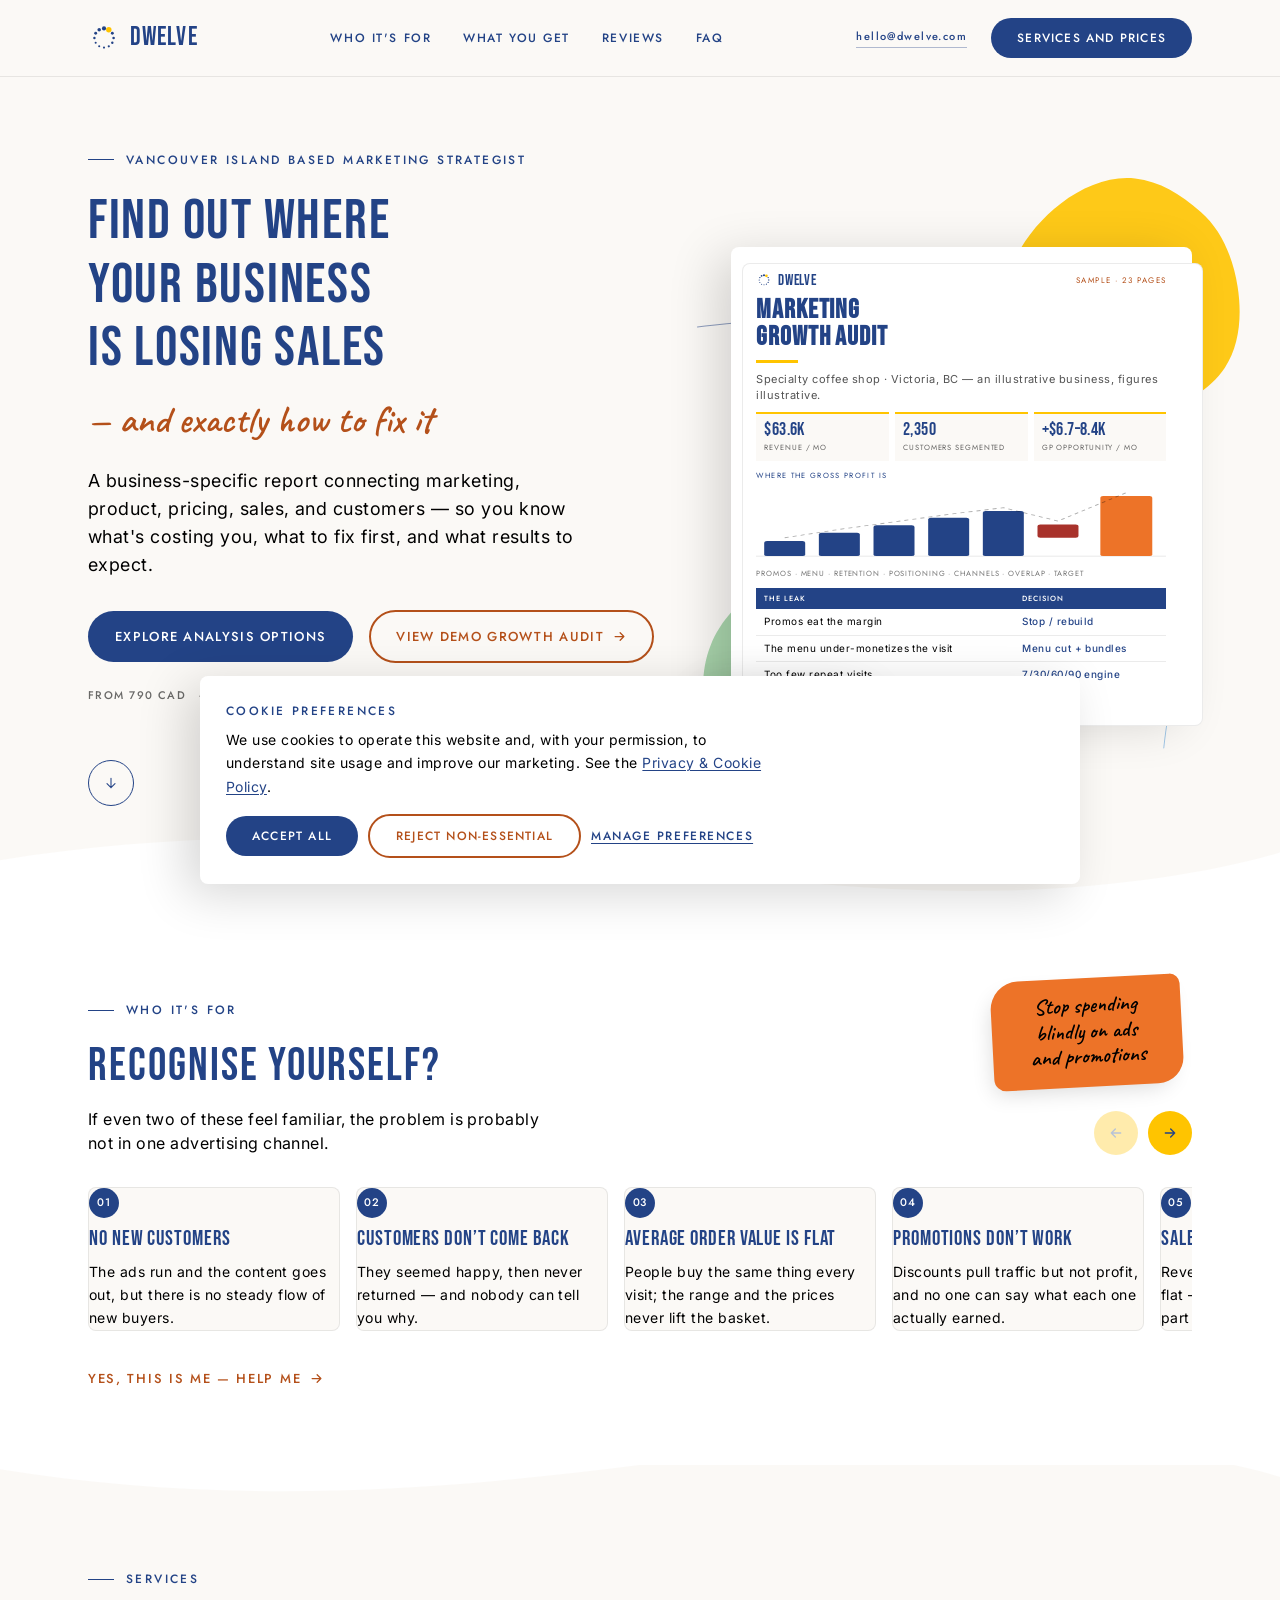
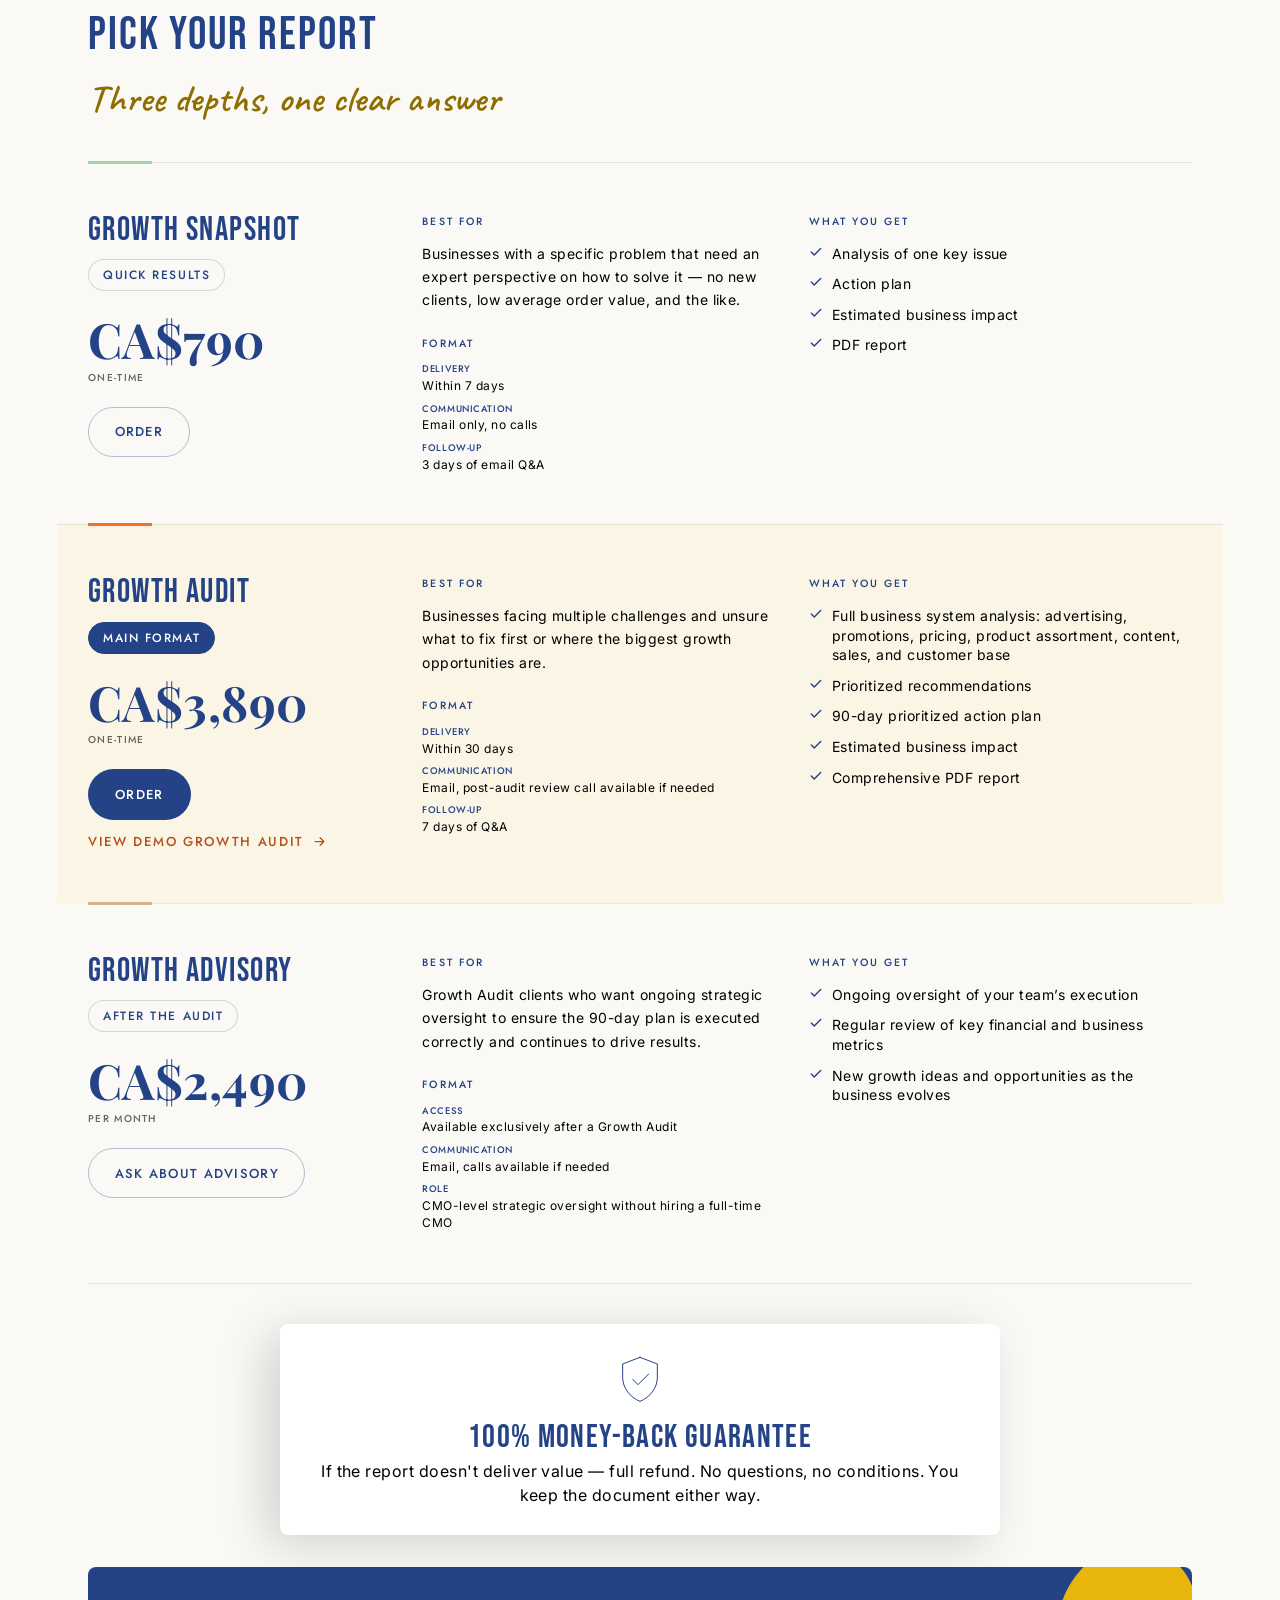
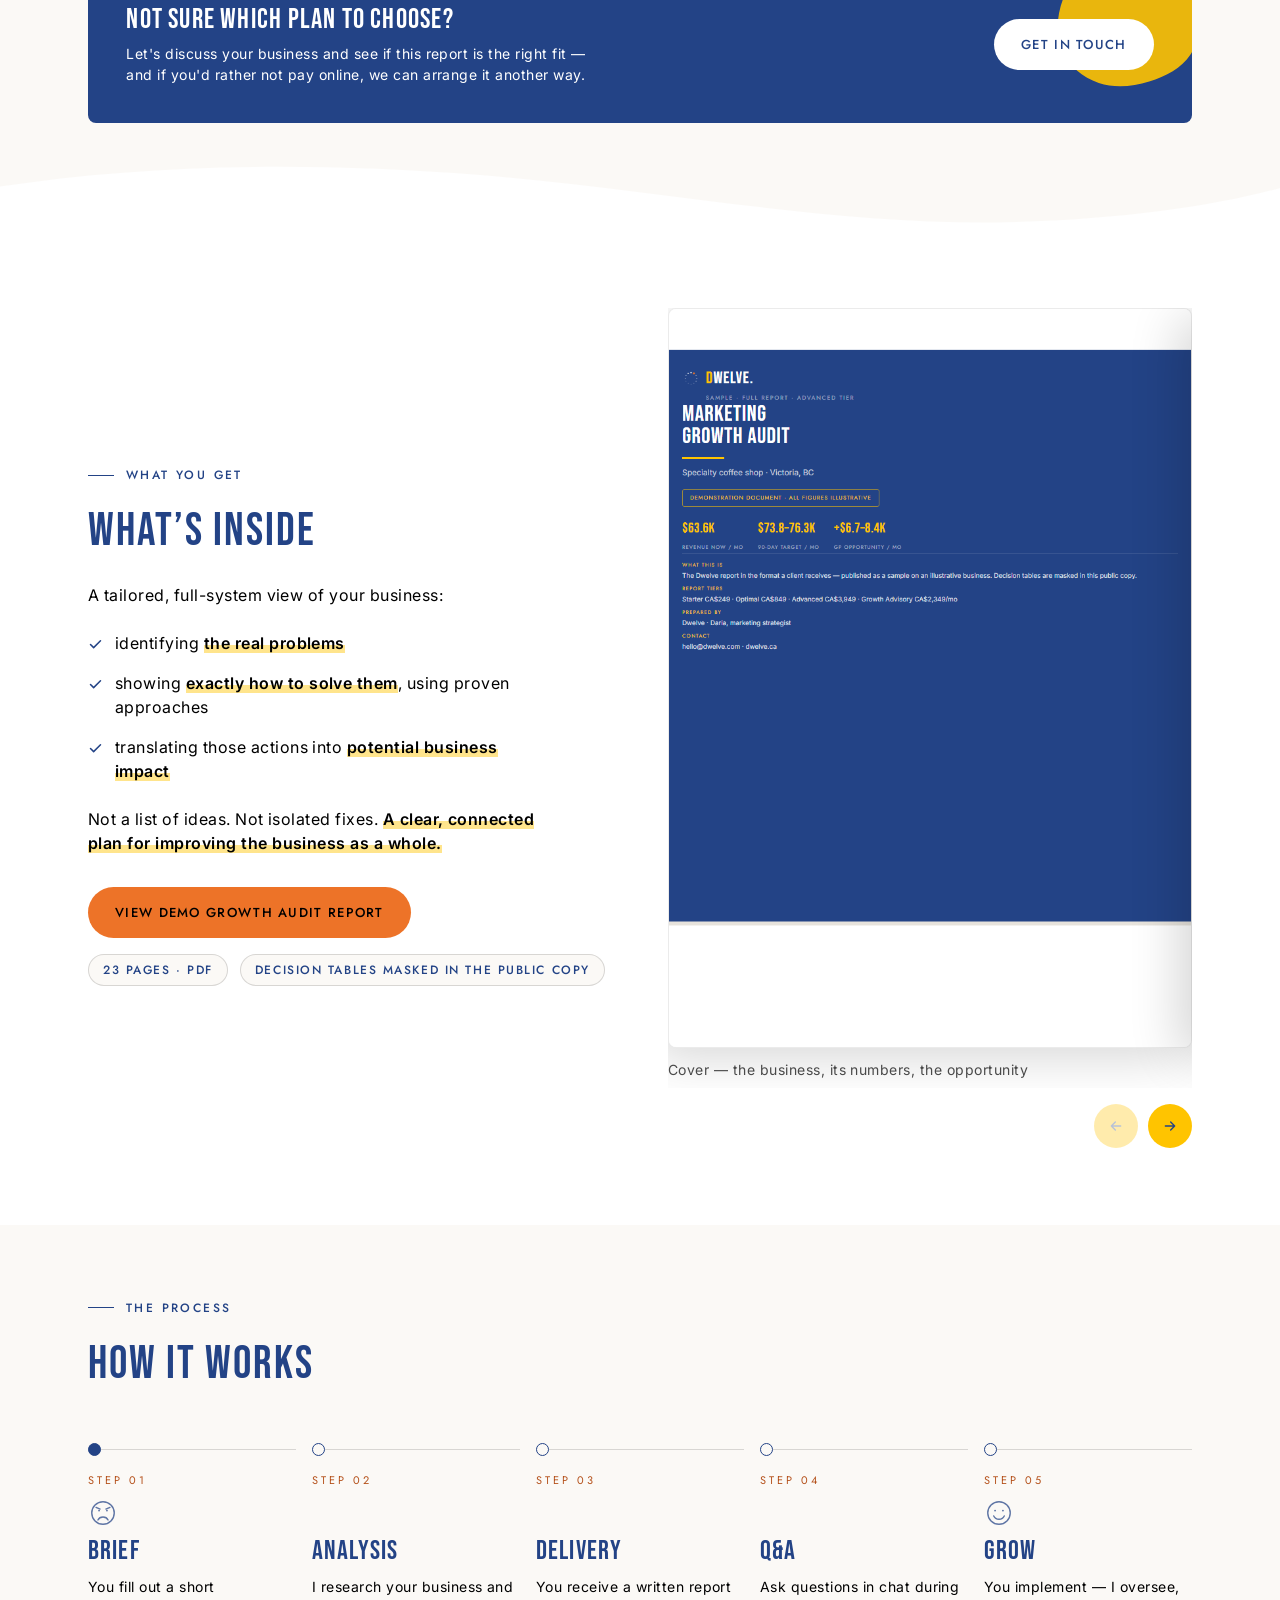
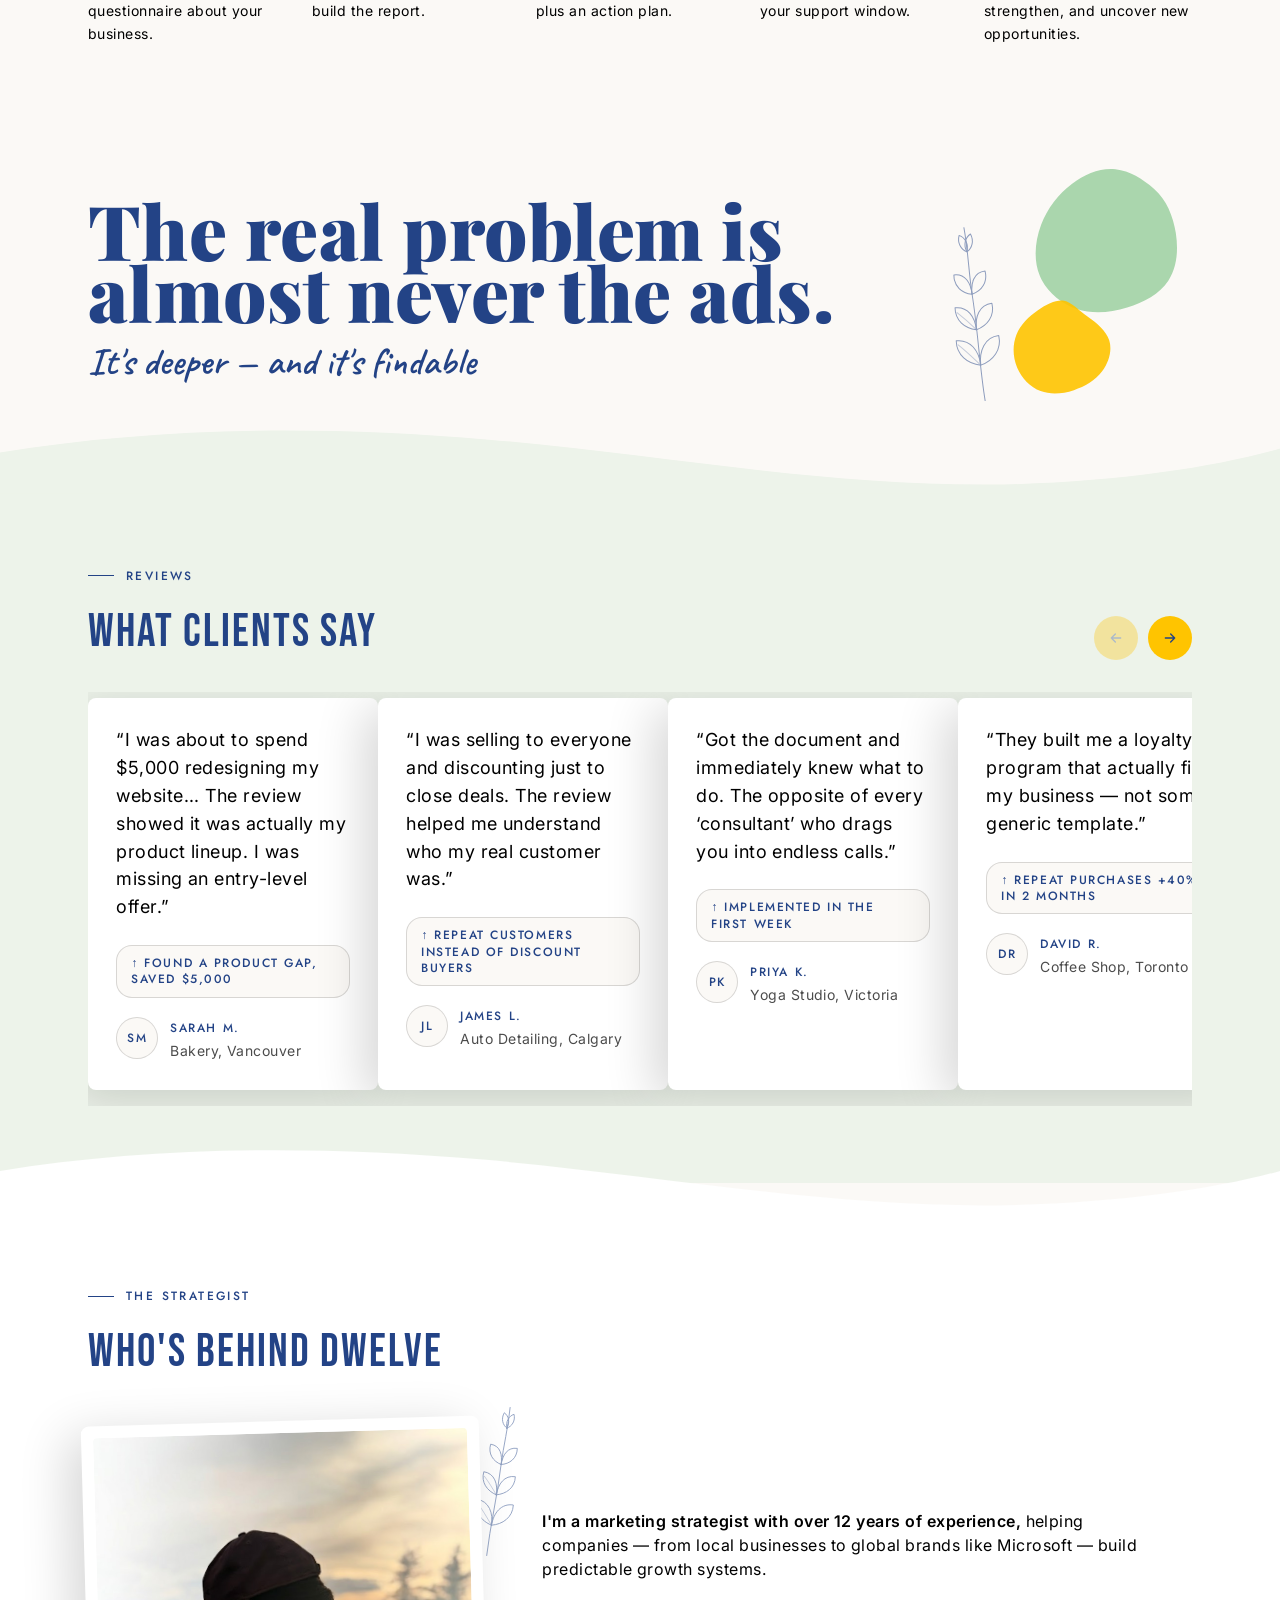
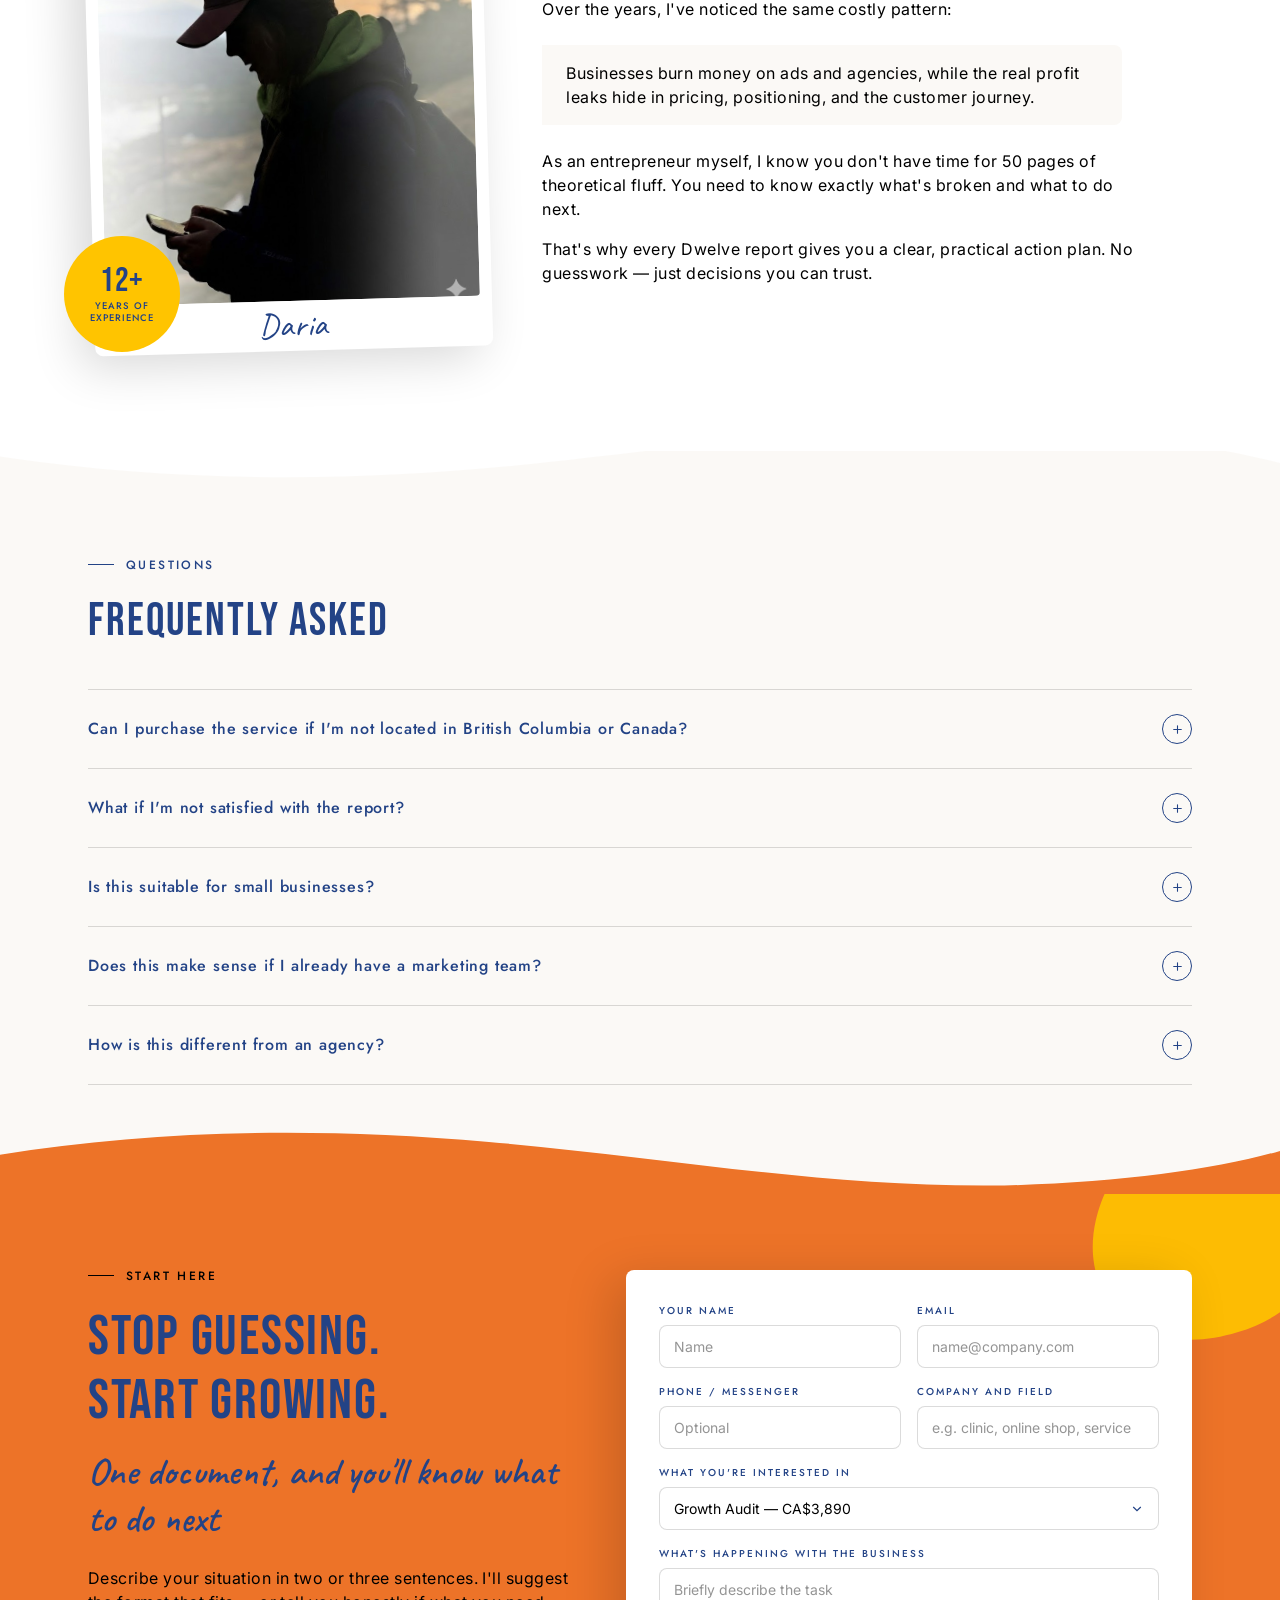
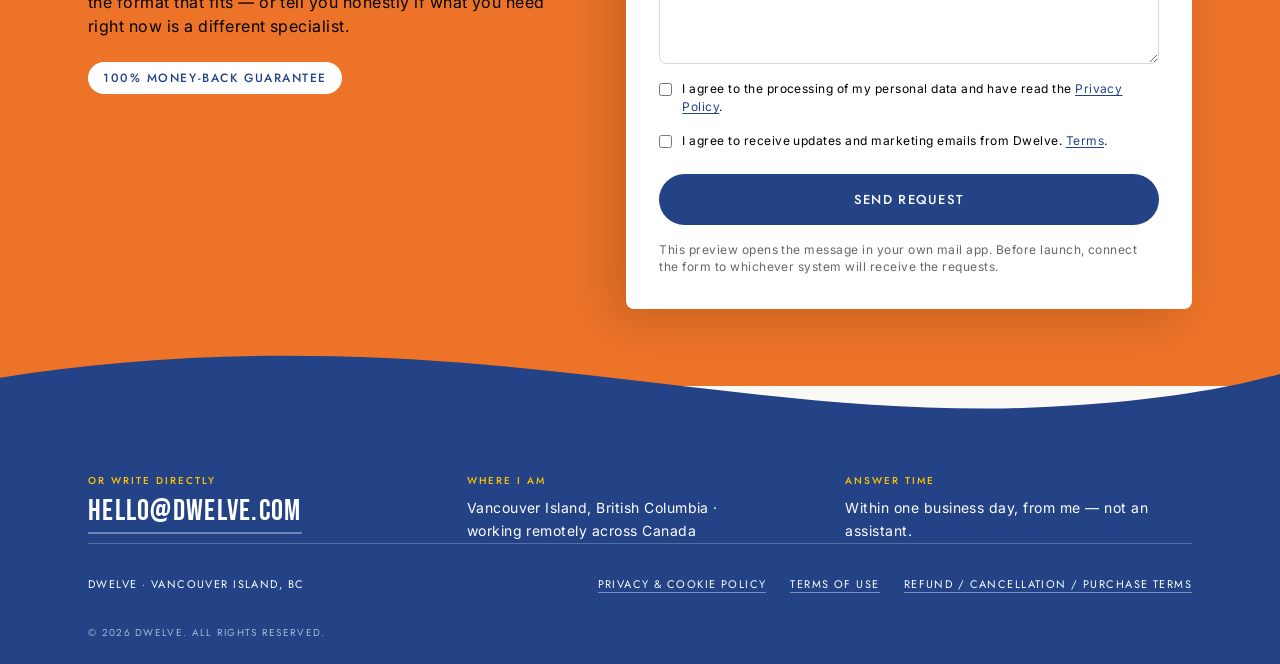
==== commit bca43000: "Pa'lais: pricing becomes editorial rows, not a comparison matrix The three tiers are a sequence, not" ====
--- a/concept-palais/index.html
+++ b/concept-palais/index.html
@@ -208,6 +208,19 @@
        theme already uses for the orange band. */
     .btn--accent { background: var(--orange); color: var(--ink); }
     .btn--accent:hover { background: #d9631c; color: var(--ink); }
+
+    /* Same shape, a third of the weight. Three identical indigo pills gave the
+       eye nowhere to land; this keeps Order a real button on every tier while
+       the recommended one stays the loudest. Hairline, per the system. */
+    .btn--quiet {
+      background: transparent;
+      color: var(--indigo);
+      /* an indigo-tinted hairline, not the neutral --rule: at 14% black the
+         border read as a disabled control rather than a quiet one */
+      border: 1.5px solid rgba(35, 67, 134, .34);
+      padding: 17.5px 25.5px;
+    }
+    .btn--quiet:hover { background: transparent; border-color: var(--indigo); }
 
     .btn--on-dark { background: var(--white); color: var(--indigo); }
     .btn--on-dark:hover { background: var(--cream); }
@@ -608,182 +621,108 @@
     .pain-d { font-size: var(--text-body-sm); line-height: var(--lead-body-sm); }
 
     /* ==========================================================
-       PRICING
+       PRICING — editorial rows, not a comparison matrix.
+
+       The three tiers are a sequence, not three competing options:
+       Advisory is only sold after an Audit, so a matrix was forcing a
+       side-by-side comparison that does not exist. Each tier is now a
+       full-width row divided by a hairline — which is also the system's
+       own rule ("thin rules, not elevation"), the one thing the old
+       white card with its drop shadow broke.
        ========================================================== */
-    .tier { display: flex; flex-direction: column; gap: var(--s-12); position: relative; }
-    .tier--featured { outline: 2px solid var(--indigo); outline-offset: -2px; }
-    .tier-flag {
+    .plans { margin-top: var(--s-40); border-bottom: 1px solid var(--rule-soft); }
+
+    .tier-row {
+      --row-pad: 0px;
+      position: relative;
+      display: grid;
+      grid-template-columns: minmax(230px, 0.85fr) 1fr 1.1fr;
+      gap: clamp(24px, 3vw, 56px);
+      align-items: start;
+      border-top: 1px solid var(--rule-soft);
+      padding: clamp(36px, 4vw, 56px) var(--row-pad);
+      margin-inline: calc(-1 * var(--row-pad));
+    }
+    /* The tier's accent overlays the first stretch of the row's own hairline,
+       so the colour costs no extra element and no extra vertical space. */
+    .tier-row::before {
+      content: '';
       position: absolute;
-      top: 0; left: 50%;
-      transform: translate(-50%, -50%);
-      z-index: 2;
-    }
+      top: -2px;
+      left: var(--row-pad);
+      width: 64px;
+      height: 3px;
+      background: var(--tier-accent);
+    }
+    .tier-row--snapshot { --tier-accent: var(--sage); }
+    .tier-row--audit    { --tier-accent: var(--orange); }
+    .tier-row--advisory { --tier-accent: var(--sand); }
+
+    /* With every box gone, the honey wash is the only marker the recommended
+       tier needs. One variable drives its padding, the negative margin that
+       lets the tint bleed past the text column, and the accent's offset. */
+    .tier-row--featured {
+      --row-pad: clamp(20px, 2.4vw, 32px);
+      background: rgb(255 196 0 / 7%);
+    }
+
+    .tier-id { display: grid; justify-items: start; }
     .tier-name {
       font-family: var(--font-display) !important;
-      font-size: var(--text-h-sm);
+      font-weight: var(--w-regular);
+      font-size: clamp(26px, 2.6vw, 34px);
       line-height: 1;
       letter-spacing: var(--track-display);
       text-transform: uppercase;
       color: var(--indigo);
     }
-    .tier-price {
+    .tier-id .tag { margin-top: var(--s-12); }
+    /* The price answers the question the row's name asks, so it belongs with
+       the name — not five rows down at the bottom of a table. */
+    .tier-fee {
       font-family: var(--font-mega) !important;
       font-weight: 700;
-      font-size: clamp(30px, 3vw, 40px);
+      font-size: clamp(36px, 3.8vw, 50px);
       line-height: 1;
       color: var(--indigo);
-    }
-    .tier-price span {
-      font-family: var(--font-nav) !important;
-      font-size: 11px;
-      font-weight: var(--w-medium);
-      letter-spacing: var(--track-nav);
-      text-transform: uppercase;
-      color: var(--ink);
-      opacity: 0.6;
-    }
-    /* Reserves three lines so the divider and the checklist start on the same
-       baseline in all three cards — Advanced's copy runs one line longer. */
-    .tier-bestif { font-size: var(--text-body-sm); line-height: var(--lead-body-sm); min-height: 5.01em; }
-    .tier-rule { height: 1px; background: var(--rule-soft); margin: var(--s-4) 0; }
-    .tier-features { display: grid; gap: 10px; }
-    .tier-features li { display: flex; gap: 10px; align-items: baseline; font-size: var(--text-body-sm); line-height: 1.4; }
-    .tier-features svg { flex: none; margin-top: 3px; color: var(--indigo); }
-    .tier-features li.off { opacity: 0.55; }
-    .tier-features li.off svg { color: var(--ink); }
-    .tier-cta { margin-top: auto; padding-top: var(--s-16); }
-    .tier-cta .btn { width: 100%; justify-content: center; }
-
-    /* ==========================================================
-       PLANS — comparison matrix, following the RU version: one label
-       column and three tier columns, so every row lines up instead of
-       three cards drifting against each other. Column-major DOM order
-       keeps each tier's cells contiguous, which is what lets the whole
-       thing stack into readable blocks on a phone.
-       ========================================================== */
-    /* The whole matrix is one white card on the cream canvas — the
-       brandbook's level 1 -> level 2 step, carried by the signature
-       asymmetric shadow. */
-    .plans {
-      margin-top: var(--s-40);
-      background: var(--white);
-      border-radius: var(--r-card);
-      box-shadow: var(--shadow-card);
-      padding: clamp(20px, 2.4vw, 34px) clamp(18px, 2.2vw, 30px);
-      display: grid;
-      grid-template-columns: minmax(104px, 150px) repeat(3, 1fr);
-      grid-template-rows: auto auto auto auto auto auto;
-      grid-auto-flow: column;
-      column-gap: var(--s-20);
-    }
-    .pl-label,
-    .pl-cell { padding: 13px 16px; }
-    .pl-label {
-      font-family: var(--font-nav) !important;
-      font-size: 10.5px;
-      font-weight: var(--w-medium);
-      letter-spacing: var(--track-label);
-      text-transform: uppercase;
-      color: var(--indigo);
-      padding-left: 0;
-      border-top: 1px solid var(--rule-soft);
-      display: flex;
-      align-items: flex-start;
-    }
-    .pl-label:first-child, .pl-label:last-child { border-top: none; }
-    .pl-cell { border-top: 1px solid var(--rule-soft); }
-    .pl-cell.pl-head, .pl-cell.pl-cta { border-top: none; }
-
-    /* The recommended column is marked by a minimal frame drawn across its six
-       cells, plus a honey wash. The wash is 8% — enough to lift the column out
-       of the white card at a glance, light enough that the indigo frame still
-       does the structural work and every text contrast is untouched. */
-    .pl-feat {
-      border-left: 2px solid var(--indigo);
-      border-right: 2px solid var(--indigo);
-      background: rgb(255 196 0 / 8%);
-    }
-    .pl-head.pl-feat {
-      border-top: 2px solid var(--indigo);
-      border-radius: var(--r-card) var(--r-card) 0 0;
-    }
-    .pl-cta.pl-feat {
-      border-bottom: 2px solid var(--indigo);
-      border-radius: 0 0 var(--r-card) var(--r-card);
-    }
-    /* the hairline row rules stop short of the frame */
-    .pl-cell.pl-feat { border-top-color: var(--rule-soft); }
-
-    .pl-name {
-      font-family: var(--font-display) !important;
-      font-weight: var(--w-regular);
-      font-size: clamp(21px, 2vw, 26px);
-      line-height: 1.02;
-      letter-spacing: var(--track-display);
-      text-transform: uppercase;
-      color: var(--indigo);
-    }
-    /* Three warm ticks — the tier names were the only thing distinguishing the
-       columns and all three were the same indigo. A decorative mark is where
-       the colour-lane rule wants warm colour, so the names stay indigo and the
-       tick carries the difference. */
-    .pl-name::before {
-      content: '';
-      display: block;
-      width: 34px;
-      height: 3px;
-      margin-bottom: 13px;
-      background: var(--tier-accent);
-    }
-    .pl-head--snapshot { --tier-accent: var(--sage); }
-    .pl-head--audit    { --tier-accent: var(--orange); }
-    .pl-head--advisory { --tier-accent: var(--sand); }
-    .pl-head .tag { margin-top: 8px; }
-    .pl-when { font-size: var(--text-body-sm); line-height: var(--lead-body-sm); }
-    .pl-list { display: grid; gap: 7px; }
-    .pl-list li { display: flex; gap: 9px; align-items: baseline; font-size: var(--text-body-sm); line-height: 1.4; }
-    .pl-list svg { flex: none; margin-top: 3px; color: var(--indigo); }
-    .pl-meta { display: grid; gap: 6px; font-size: var(--text-caption); line-height: 1.45; }
-    .pl-meta b {
-      font-family: var(--font-nav) !important;
-      font-weight: var(--w-medium);
-      letter-spacing: .06em;
-      text-transform: uppercase;
-      font-size: 9.5px;
-      color: var(--indigo);
-      display: block;
-    }
-    .pl-price {
-      font-family: var(--font-mega) !important;
-      font-weight: 700;
-      font-size: clamp(28px, 2.8vw, 36px);
-      line-height: 1;
-      color: var(--indigo);
-    }
-    .pl-price span {
+      margin-top: var(--s-24);
+    }
+    .tier-fee span {
       display: block;
       font-family: var(--font-nav) !important;
       font-size: 10px;
       font-weight: var(--w-medium);
       letter-spacing: var(--track-nav);
       text-transform: uppercase;
-      color: rgba(0,0,0,.6);
-      margin-top: 6px;
-    }
-    .pl-cta .btn { width: 100%; justify-content: center; }
-    .pl-cta .arrow-link { margin-top: 10px; }
-
-    /* Only the label column carries row names on desktop; on a phone the
-       labels move inside each cell instead. */
-    .pl-cell-label {
-      display: none;
+      color: rgba(0, 0, 0, .6);
+      margin-top: 9px;
+    }
+    .tier-act { display: grid; justify-items: start; gap: var(--s-12); margin-top: var(--s-24); }
+
+    .tier-label {
       font-family: var(--font-nav) !important;
-      font-size: 9.5px;
+      font-size: 10.5px;
       font-weight: var(--w-medium);
       letter-spacing: var(--track-label);
       text-transform: uppercase;
-      color: var(--orange-ink);
-      margin-bottom: 7px;
+      color: var(--indigo);
+      margin-bottom: var(--s-12);
+    }
+    .tier-text { font-size: var(--text-body-sm); line-height: var(--lead-body-sm); }
+    .tier-format { margin-top: var(--s-24); }
+
+    .pl-list { display: grid; gap: 9px; }
+    .pl-list li { display: flex; gap: 9px; align-items: baseline; font-size: var(--text-body-sm); line-height: 1.4; }
+    .pl-list svg { flex: none; margin-top: 3px; color: var(--indigo); }
+    .pl-meta { display: grid; gap: 8px; font-size: var(--text-caption); line-height: 1.45; }
+    .pl-meta b {
+      font-family: var(--font-nav) !important;
+      font-weight: var(--w-medium);
+      letter-spacing: .06em;
+      text-transform: uppercase;
+      font-size: 9.5px;
+      color: var(--indigo);
+      display: block;
     }
 
     /* Deliberately loud: a real share of buyers will not pay online and
@@ -1467,21 +1406,8 @@
       .pains-rail { grid-auto-columns: minmax(230px, 82%); }
       .quotes-rail { grid-auto-columns: minmax(250px, 86%); }
       .inside-grid { grid-template-columns: 1fr; gap: var(--s-40); }
-      /* The matrix stacks; each tier stays contiguous because the DOM is
-         ordered column-major. */
-      .plans { grid-template-columns: 1fr; grid-template-rows: none; grid-auto-flow: row; }
-      .pl-label { display: none; }
-      .pl-cell-label { display: block; }
-      .pl-cell { padding-left: 0; padding-right: 0; }
-      .pl-feat { border-left: none; border-right: none; border-radius: 0; }
-      /* the frame is gone here, so the wash is the only marker left — give it
-         an edge to breathe against instead of running under flush-left text */
-      .pl-cell.pl-feat { padding-left: 14px; padding-right: 14px; }
-      .pl-head.pl-feat { border-top: none; }
-      .pl-cta.pl-feat { border-bottom: none; }
-      .plans { padding: clamp(18px, 4vw, 26px); }
-      .pl-cta { margin-bottom: var(--s-40); }
-      .pl-head { padding-top: var(--s-24); }
+      /* Each tier's three columns stack; the rows and their accents survive. */
+      .tier-row { grid-template-columns: 1fr; gap: var(--s-24); }
       /* Narrow viewports give the quote the full width, so its decor has
          nowhere to sit that isn't behind the type. */
       .hero-branch, .pull-sprig, .pull-blob-a, .pull-blob-b { display: none; }
@@ -1819,119 +1745,114 @@
         <h2 class="display display--md reveal">Pick your report</h2>
         <p class="script script--honey reveal" style="margin-top: var(--s-12);">Three depths, one clear answer</p>
 
-        <div class="plans reveal">
-          <!-- label column -->
-          <div class="pl-label"></div>
-          <div class="pl-label">Best for</div>
-          <div class="pl-label">What you get</div>
-          <div class="pl-label">Format</div>
-          <div class="pl-label">Price</div>
-          <div class="pl-label"></div>
-
+        <div class="plans">
           <!-- Growth Snapshot -->
-          <div class="pl-cell pl-head pl-head--snapshot">
-            <h3 class="pl-name">Growth<br>Snapshot</h3>
-            <span class="tag">Quick results</span>
-          </div>
-          <div class="pl-cell pl-when">
-            <span class="pl-cell-label">Best for</span>
-            Businesses with a specific problem that need an expert perspective on how to solve it &mdash; no new clients, low average order value, and the like.
-          </div>
-          <div class="pl-cell">
-            <span class="pl-cell-label">What you get</span>
-            <ul class="pl-list">
-              <li><svg width="14" height="14" viewBox="0 0 24 24" fill="none" stroke="currentColor" stroke-width="2.4" stroke-linecap="round" stroke-linejoin="round" aria-hidden="true"><path d="M20 6 9 17l-5-5"/></svg> Analysis of one key issue</li>
-              <li><svg width="14" height="14" viewBox="0 0 24 24" fill="none" stroke="currentColor" stroke-width="2.4" stroke-linecap="round" stroke-linejoin="round" aria-hidden="true"><path d="M20 6 9 17l-5-5"/></svg> Action plan</li>
-              <li><svg width="14" height="14" viewBox="0 0 24 24" fill="none" stroke="currentColor" stroke-width="2.4" stroke-linecap="round" stroke-linejoin="round" aria-hidden="true"><path d="M20 6 9 17l-5-5"/></svg> Estimated business impact</li>
-              <li><svg width="14" height="14" viewBox="0 0 24 24" fill="none" stroke="currentColor" stroke-width="2.4" stroke-linecap="round" stroke-linejoin="round" aria-hidden="true"><path d="M20 6 9 17l-5-5"/></svg> PDF report</li>
-            </ul>
-          </div>
-          <div class="pl-cell">
-            <span class="pl-cell-label">Format</span>
-            <div class="pl-meta">
-              <div><b>Delivery</b>Within 7 days</div>
-              <div><b>Communication</b>Email only, no calls</div>
-              <div><b>Follow-up</b>3 days of email Q&amp;A</div>
+          <article class="tier-row tier-row--snapshot reveal">
+            <div class="tier-id">
+              <h3 class="tier-name">Growth Snapshot</h3>
+              <span class="tag">Quick results</span>
+              <p class="tier-fee">CA$790 <span>One-time</span></p>
+              <div class="tier-act">
+                <button type="button" class="btn btn--quiet" data-order="Growth Snapshot" data-price="CA$790" data-mode="choose">Order</button>
+              </div>
             </div>
-          </div>
-          <div class="pl-cell">
-            <span class="pl-cell-label">Price</span>
-            <p class="pl-price">CA$790 <span>One-time</span></p>
-          </div>
-          <div class="pl-cell pl-cta">
-            <button type="button" class="btn" data-order="Growth Snapshot" data-price="CA$790" data-mode="choose">Order</button>
-          </div>
-
-          <!-- Growth Audit (featured) -->
-          <div class="pl-cell pl-head pl-head--audit pl-feat">
-            <h3 class="pl-name">Growth<br>Audit</h3>
-            <span class="tag tag--solid">Main format</span>
-          </div>
-          <div class="pl-cell pl-when pl-feat">
-            <span class="pl-cell-label">Best for</span>
-            Businesses facing multiple challenges and unsure what to fix first or where the biggest growth opportunities are.
-          </div>
-          <div class="pl-cell pl-feat">
-            <span class="pl-cell-label">What you get</span>
-            <ul class="pl-list">
-              <li><svg width="14" height="14" viewBox="0 0 24 24" fill="none" stroke="currentColor" stroke-width="2.4" stroke-linecap="round" stroke-linejoin="round" aria-hidden="true"><path d="M20 6 9 17l-5-5"/></svg> Full business system analysis: advertising, promotions, pricing, product assortment, content, sales, and customer base</li>
-              <li><svg width="14" height="14" viewBox="0 0 24 24" fill="none" stroke="currentColor" stroke-width="2.4" stroke-linecap="round" stroke-linejoin="round" aria-hidden="true"><path d="M20 6 9 17l-5-5"/></svg> Prioritized recommendations</li>
-              <li><svg width="14" height="14" viewBox="0 0 24 24" fill="none" stroke="currentColor" stroke-width="2.4" stroke-linecap="round" stroke-linejoin="round" aria-hidden="true"><path d="M20 6 9 17l-5-5"/></svg> 90-day prioritized action plan</li>
-              <li><svg width="14" height="14" viewBox="0 0 24 24" fill="none" stroke="currentColor" stroke-width="2.4" stroke-linecap="round" stroke-linejoin="round" aria-hidden="true"><path d="M20 6 9 17l-5-5"/></svg> Estimated business impact</li>
-              <li><svg width="14" height="14" viewBox="0 0 24 24" fill="none" stroke="currentColor" stroke-width="2.4" stroke-linecap="round" stroke-linejoin="round" aria-hidden="true"><path d="M20 6 9 17l-5-5"/></svg> Comprehensive PDF report</li>
-            </ul>
-          </div>
-          <div class="pl-cell pl-feat">
-            <span class="pl-cell-label">Format</span>
-            <div class="pl-meta">
-              <div><b>Delivery</b>Within 30 days</div>
-              <div><b>Communication</b>Email, post-audit review call available if needed</div>
-              <div><b>Follow-up</b>7 days of Q&amp;A</div>
+
+            <div class="tier-when">
+              <p class="tier-label">Best for</p>
+              <p class="tier-text">Businesses with a specific problem that need an expert perspective on how to solve it &mdash; no new clients, low average order value, and the like.</p>
+              <div class="tier-format">
+                <p class="tier-label">Format</p>
+                <div class="pl-meta">
+                  <div><b>Delivery</b>Within 7 days</div>
+                  <div><b>Communication</b>Email only, no calls</div>
+                  <div><b>Follow-up</b>3 days of email Q&amp;A</div>
+                </div>
+              </div>
             </div>
-          </div>
-          <div class="pl-cell pl-feat">
-            <span class="pl-cell-label">Price</span>
-            <p class="pl-price">CA$3,890 <span>One-time</span></p>
-          </div>
-          <div class="pl-cell pl-cta pl-feat">
-            <button type="button" class="btn" data-order="Growth Audit" data-price="CA$3,890" data-mode="choose">Order</button>
-            <a href="../sample-report.html" class="arrow-link">View Demo Growth Audit
-              <svg width="15" height="15" viewBox="0 0 24 24" fill="none" stroke="currentColor" stroke-width="2" stroke-linecap="round" stroke-linejoin="round" aria-hidden="true"><path d="M5 12h14M13 6l6 6-6 6"/></svg>
-            </a>
-          </div>
+
+            <div class="tier-get">
+              <p class="tier-label">What you get</p>
+              <ul class="pl-list">
+                <li><svg width="14" height="14" viewBox="0 0 24 24" fill="none" stroke="currentColor" stroke-width="2.4" stroke-linecap="round" stroke-linejoin="round" aria-hidden="true"><path d="M20 6 9 17l-5-5"/></svg> Analysis of one key issue</li>
+                <li><svg width="14" height="14" viewBox="0 0 24 24" fill="none" stroke="currentColor" stroke-width="2.4" stroke-linecap="round" stroke-linejoin="round" aria-hidden="true"><path d="M20 6 9 17l-5-5"/></svg> Action plan</li>
+                <li><svg width="14" height="14" viewBox="0 0 24 24" fill="none" stroke="currentColor" stroke-width="2.4" stroke-linecap="round" stroke-linejoin="round" aria-hidden="true"><path d="M20 6 9 17l-5-5"/></svg> Estimated business impact</li>
+                <li><svg width="14" height="14" viewBox="0 0 24 24" fill="none" stroke="currentColor" stroke-width="2.4" stroke-linecap="round" stroke-linejoin="round" aria-hidden="true"><path d="M20 6 9 17l-5-5"/></svg> PDF report</li>
+              </ul>
+            </div>
+          </article>
+
+          <!-- Growth Audit (recommended) -->
+          <article class="tier-row tier-row--audit tier-row--featured reveal">
+            <div class="tier-id">
+              <h3 class="tier-name">Growth Audit</h3>
+              <span class="tag tag--solid">Main format</span>
+              <p class="tier-fee">CA$3,890 <span>One-time</span></p>
+              <div class="tier-act">
+                <button type="button" class="btn" data-order="Growth Audit" data-price="CA$3,890" data-mode="choose">Order</button>
+                <a href="../sample-report.html" class="arrow-link">View Demo Growth Audit
+                  <svg width="15" height="15" viewBox="0 0 24 24" fill="none" stroke="currentColor" stroke-width="2" stroke-linecap="round" stroke-linejoin="round" aria-hidden="true"><path d="M5 12h14M13 6l6 6-6 6"/></svg>
+                </a>
+              </div>
+            </div>
+
+            <div class="tier-when">
+              <p class="tier-label">Best for</p>
+              <p class="tier-text">Businesses facing multiple challenges and unsure what to fix first or where the biggest growth opportunities are.</p>
+              <div class="tier-format">
+                <p class="tier-label">Format</p>
+                <div class="pl-meta">
+                  <div><b>Delivery</b>Within 30 days</div>
+                  <div><b>Communication</b>Email, post-audit review call available if needed</div>
+                  <div><b>Follow-up</b>7 days of Q&amp;A</div>
+                </div>
+              </div>
+            </div>
+
+            <div class="tier-get">
+              <p class="tier-label">What you get</p>
+              <ul class="pl-list">
+                <li><svg width="14" height="14" viewBox="0 0 24 24" fill="none" stroke="currentColor" stroke-width="2.4" stroke-linecap="round" stroke-linejoin="round" aria-hidden="true"><path d="M20 6 9 17l-5-5"/></svg> Full business system analysis: advertising, promotions, pricing, product assortment, content, sales, and customer base</li>
+                <li><svg width="14" height="14" viewBox="0 0 24 24" fill="none" stroke="currentColor" stroke-width="2.4" stroke-linecap="round" stroke-linejoin="round" aria-hidden="true"><path d="M20 6 9 17l-5-5"/></svg> Prioritized recommendations</li>
+                <li><svg width="14" height="14" viewBox="0 0 24 24" fill="none" stroke="currentColor" stroke-width="2.4" stroke-linecap="round" stroke-linejoin="round" aria-hidden="true"><path d="M20 6 9 17l-5-5"/></svg> 90-day prioritized action plan</li>
+                <li><svg width="14" height="14" viewBox="0 0 24 24" fill="none" stroke="currentColor" stroke-width="2.4" stroke-linecap="round" stroke-linejoin="round" aria-hidden="true"><path d="M20 6 9 17l-5-5"/></svg> Estimated business impact</li>
+                <li><svg width="14" height="14" viewBox="0 0 24 24" fill="none" stroke="currentColor" stroke-width="2.4" stroke-linecap="round" stroke-linejoin="round" aria-hidden="true"><path d="M20 6 9 17l-5-5"/></svg> Comprehensive PDF report</li>
+              </ul>
+            </div>
+          </article>
 
           <!-- Growth Advisory -->
-          <div class="pl-cell pl-head pl-head--advisory">
-            <h3 class="pl-name">Growth<br>Advisory</h3>
-            <span class="tag">After the Audit</span>
-          </div>
-          <div class="pl-cell pl-when">
-            <span class="pl-cell-label">Best for</span>
-            Growth Audit clients who want ongoing strategic oversight to ensure the 90-day plan is executed correctly and continues to drive results.
-          </div>
-          <div class="pl-cell">
-            <span class="pl-cell-label">What you get</span>
-            <ul class="pl-list">
-              <li><svg width="14" height="14" viewBox="0 0 24 24" fill="none" stroke="currentColor" stroke-width="2.4" stroke-linecap="round" stroke-linejoin="round" aria-hidden="true"><path d="M20 6 9 17l-5-5"/></svg> Ongoing oversight of your team&rsquo;s execution</li>
-              <li><svg width="14" height="14" viewBox="0 0 24 24" fill="none" stroke="currentColor" stroke-width="2.4" stroke-linecap="round" stroke-linejoin="round" aria-hidden="true"><path d="M20 6 9 17l-5-5"/></svg> Regular review of key financial and business metrics</li>
-              <li><svg width="14" height="14" viewBox="0 0 24 24" fill="none" stroke="currentColor" stroke-width="2.4" stroke-linecap="round" stroke-linejoin="round" aria-hidden="true"><path d="M20 6 9 17l-5-5"/></svg> New growth ideas and opportunities as the business evolves</li>
-            </ul>
-          </div>
-          <div class="pl-cell">
-            <span class="pl-cell-label">Format</span>
-            <div class="pl-meta">
-              <div><b>Access</b>Available exclusively after a Growth Audit</div>
-              <div><b>Communication</b>Email, calls available if needed</div>
-              <div><b>Role</b>CMO-level strategic oversight without hiring a full-time CMO</div>
+          <article class="tier-row tier-row--advisory reveal">
+            <div class="tier-id">
+              <h3 class="tier-name">Growth Advisory</h3>
+              <span class="tag">After the Audit</span>
+              <p class="tier-fee">CA$2,490 <span>Per month</span></p>
+              <div class="tier-act">
+                <button type="button" class="btn btn--quiet" data-order="Growth Advisory" data-price="CA$2,490 / month" data-mode="ask">Ask about Advisory</button>
+              </div>
             </div>
-          </div>
-          <div class="pl-cell">
-            <span class="pl-cell-label">Price</span>
-            <p class="pl-price">CA$2,490 <span>Per month</span></p>
-          </div>
-          <div class="pl-cell pl-cta">
-            <button type="button" class="btn" data-order="Growth Advisory" data-price="CA$2,490 / month" data-mode="ask">Ask about Advisory</button>
-          </div>
+
+            <div class="tier-when">
+              <p class="tier-label">Best for</p>
+              <p class="tier-text">Growth Audit clients who want ongoing strategic oversight to ensure the 90-day plan is executed correctly and continues to drive results.</p>
+              <div class="tier-format">
+                <p class="tier-label">Format</p>
+                <div class="pl-meta">
+                  <div><b>Access</b>Available exclusively after a Growth Audit</div>
+                  <div><b>Communication</b>Email, calls available if needed</div>
+                  <div><b>Role</b>CMO-level strategic oversight without hiring a full-time CMO</div>
+                </div>
+              </div>
+            </div>
+
+            <div class="tier-get">
+              <p class="tier-label">What you get</p>
+              <ul class="pl-list">
+                <li><svg width="14" height="14" viewBox="0 0 24 24" fill="none" stroke="currentColor" stroke-width="2.4" stroke-linecap="round" stroke-linejoin="round" aria-hidden="true"><path d="M20 6 9 17l-5-5"/></svg> Ongoing oversight of your team&rsquo;s execution</li>
+                <li><svg width="14" height="14" viewBox="0 0 24 24" fill="none" stroke="currentColor" stroke-width="2.4" stroke-linecap="round" stroke-linejoin="round" aria-hidden="true"><path d="M20 6 9 17l-5-5"/></svg> Regular review of key financial and business metrics</li>
+                <li><svg width="14" height="14" viewBox="0 0 24 24" fill="none" stroke="currentColor" stroke-width="2.4" stroke-linecap="round" stroke-linejoin="round" aria-hidden="true"><path d="M20 6 9 17l-5-5"/></svg> New growth ideas and opportunities as the business evolves</li>
+              </ul>
+            </div>
+          </article>
         </div>
 
         <!-- Guarantee — centred under the table -->
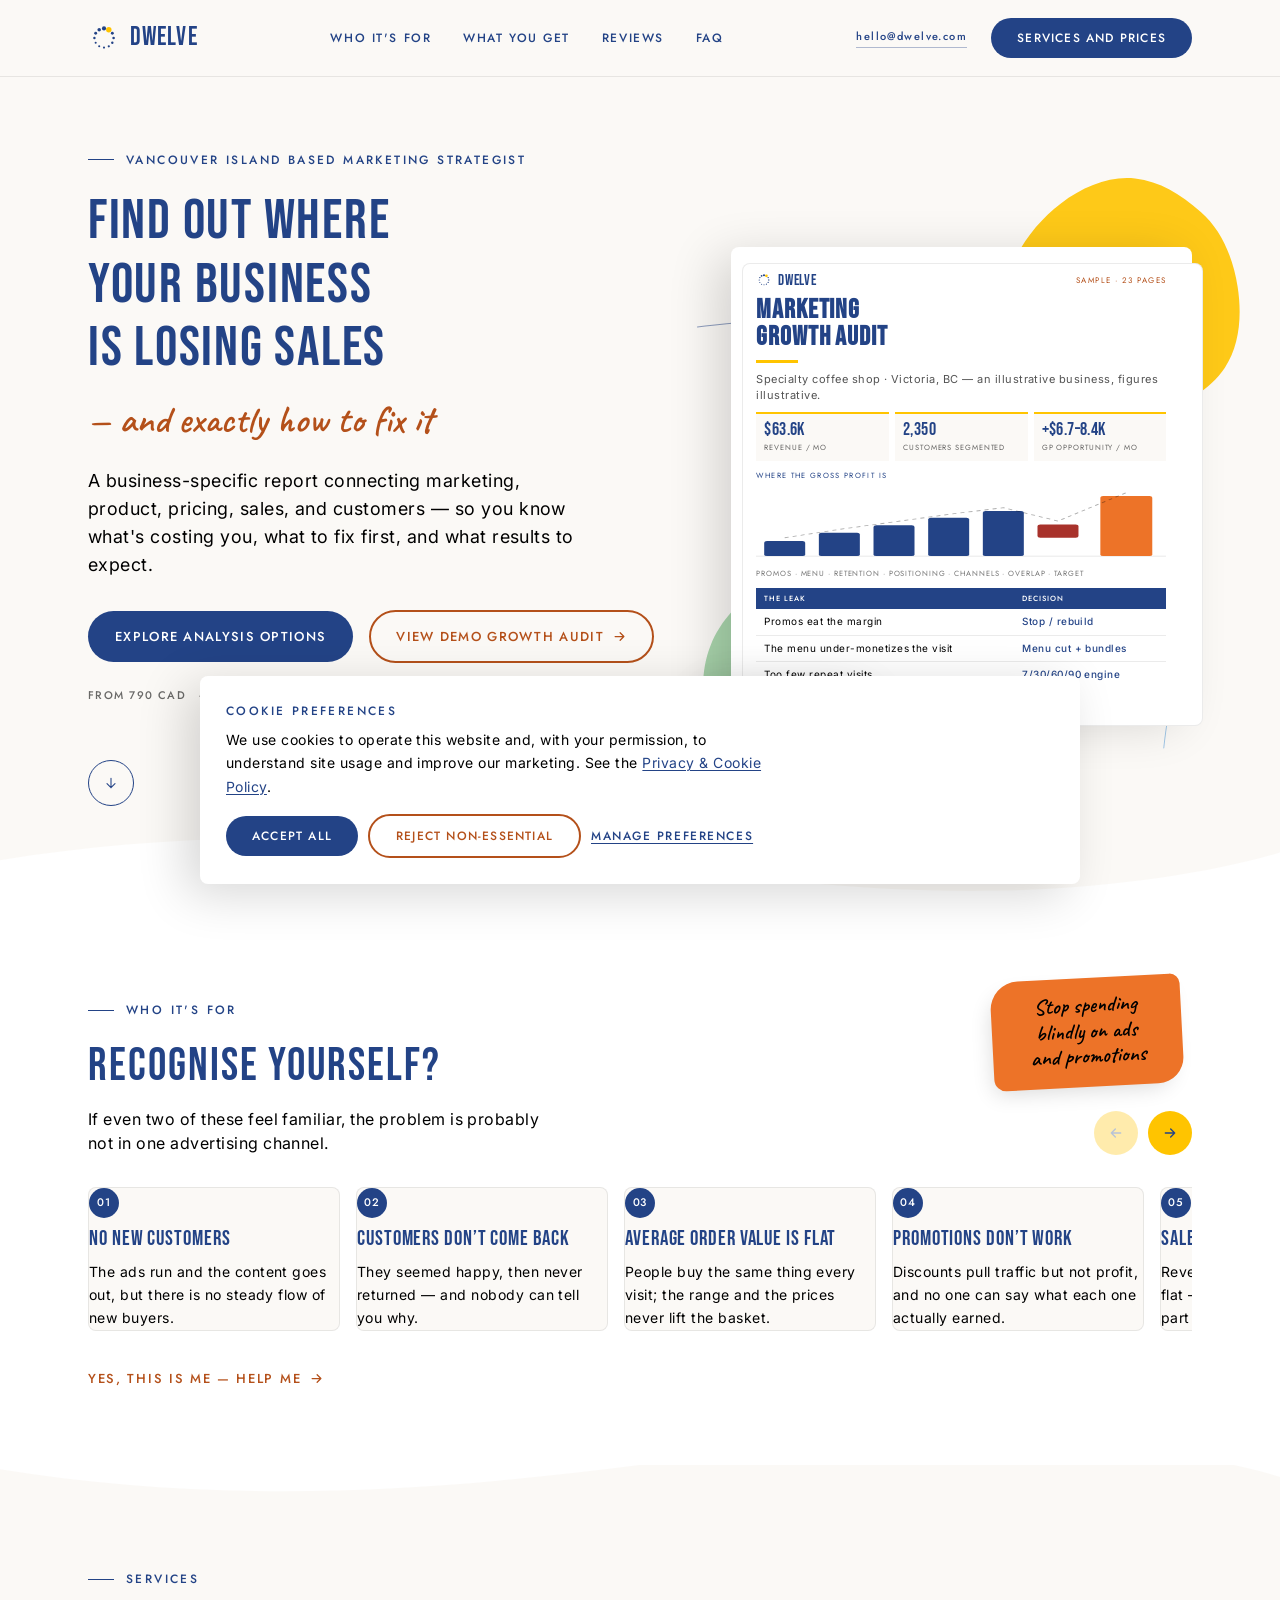
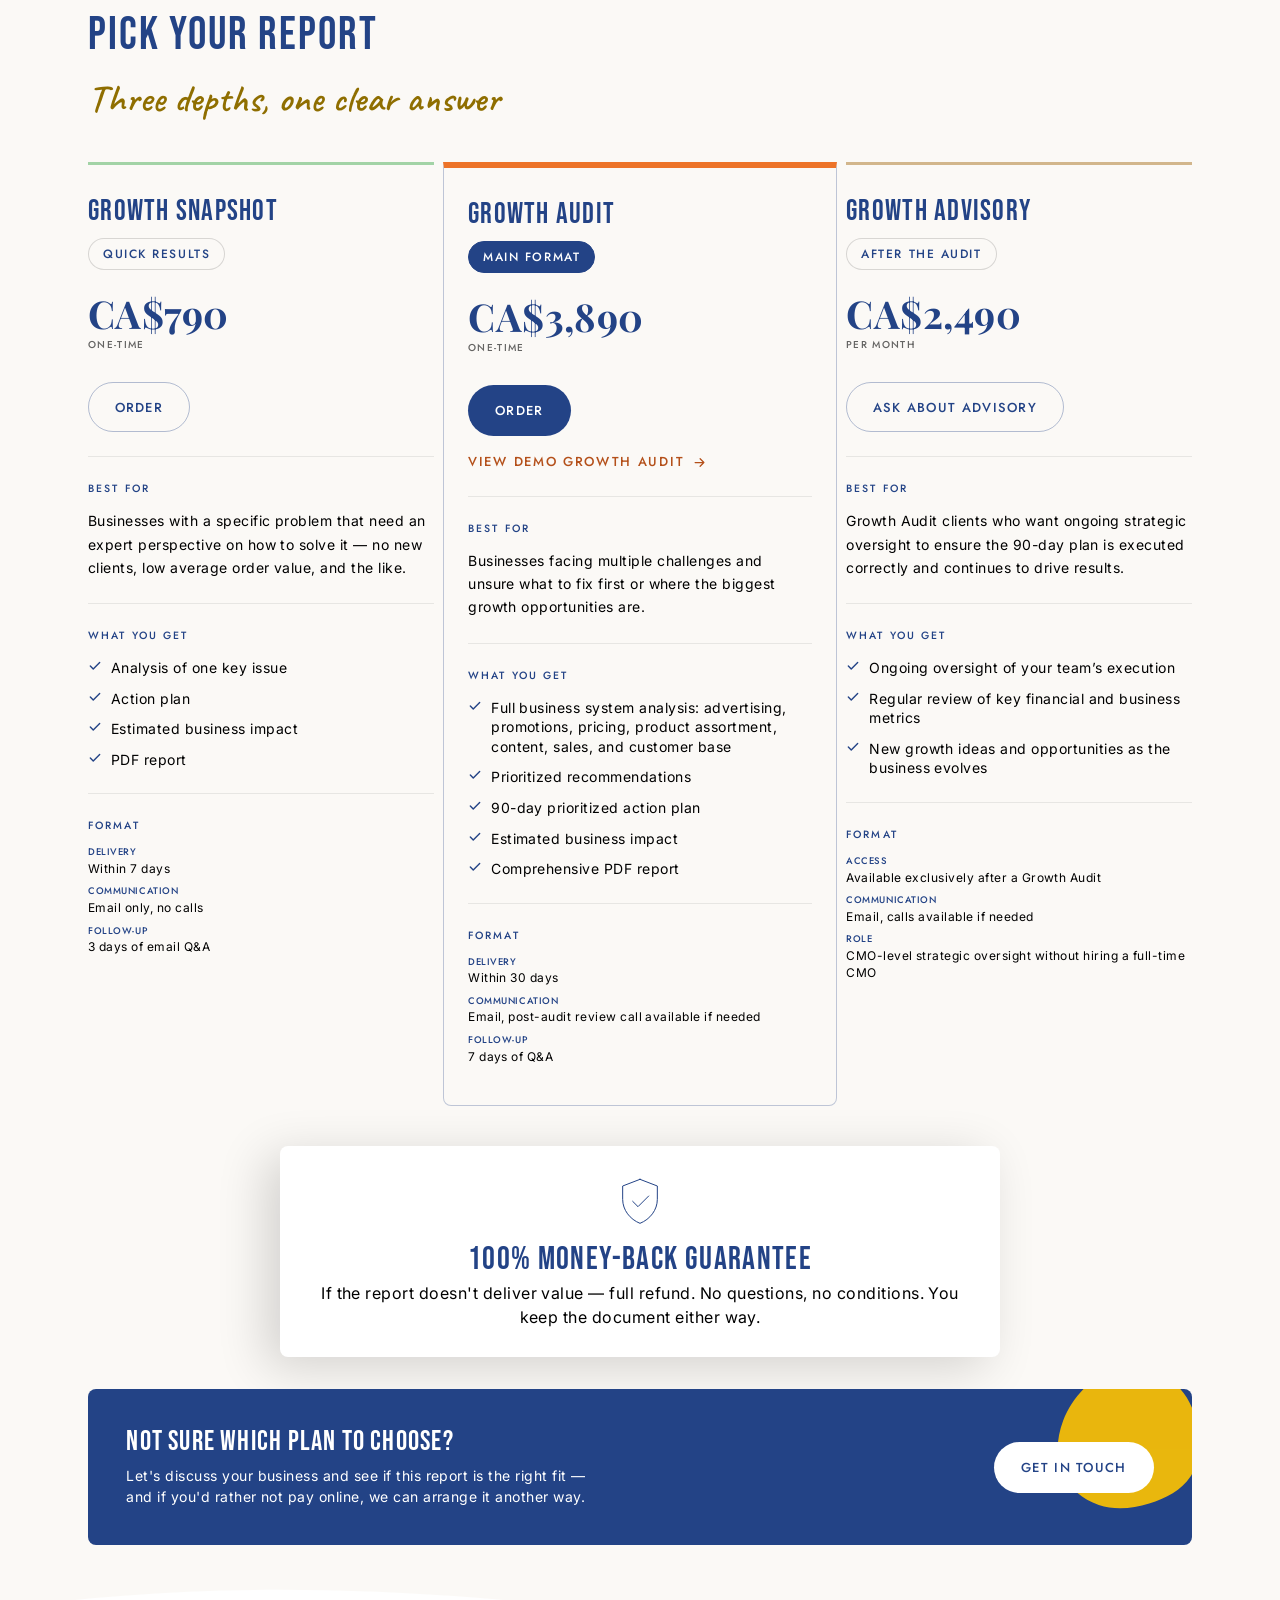
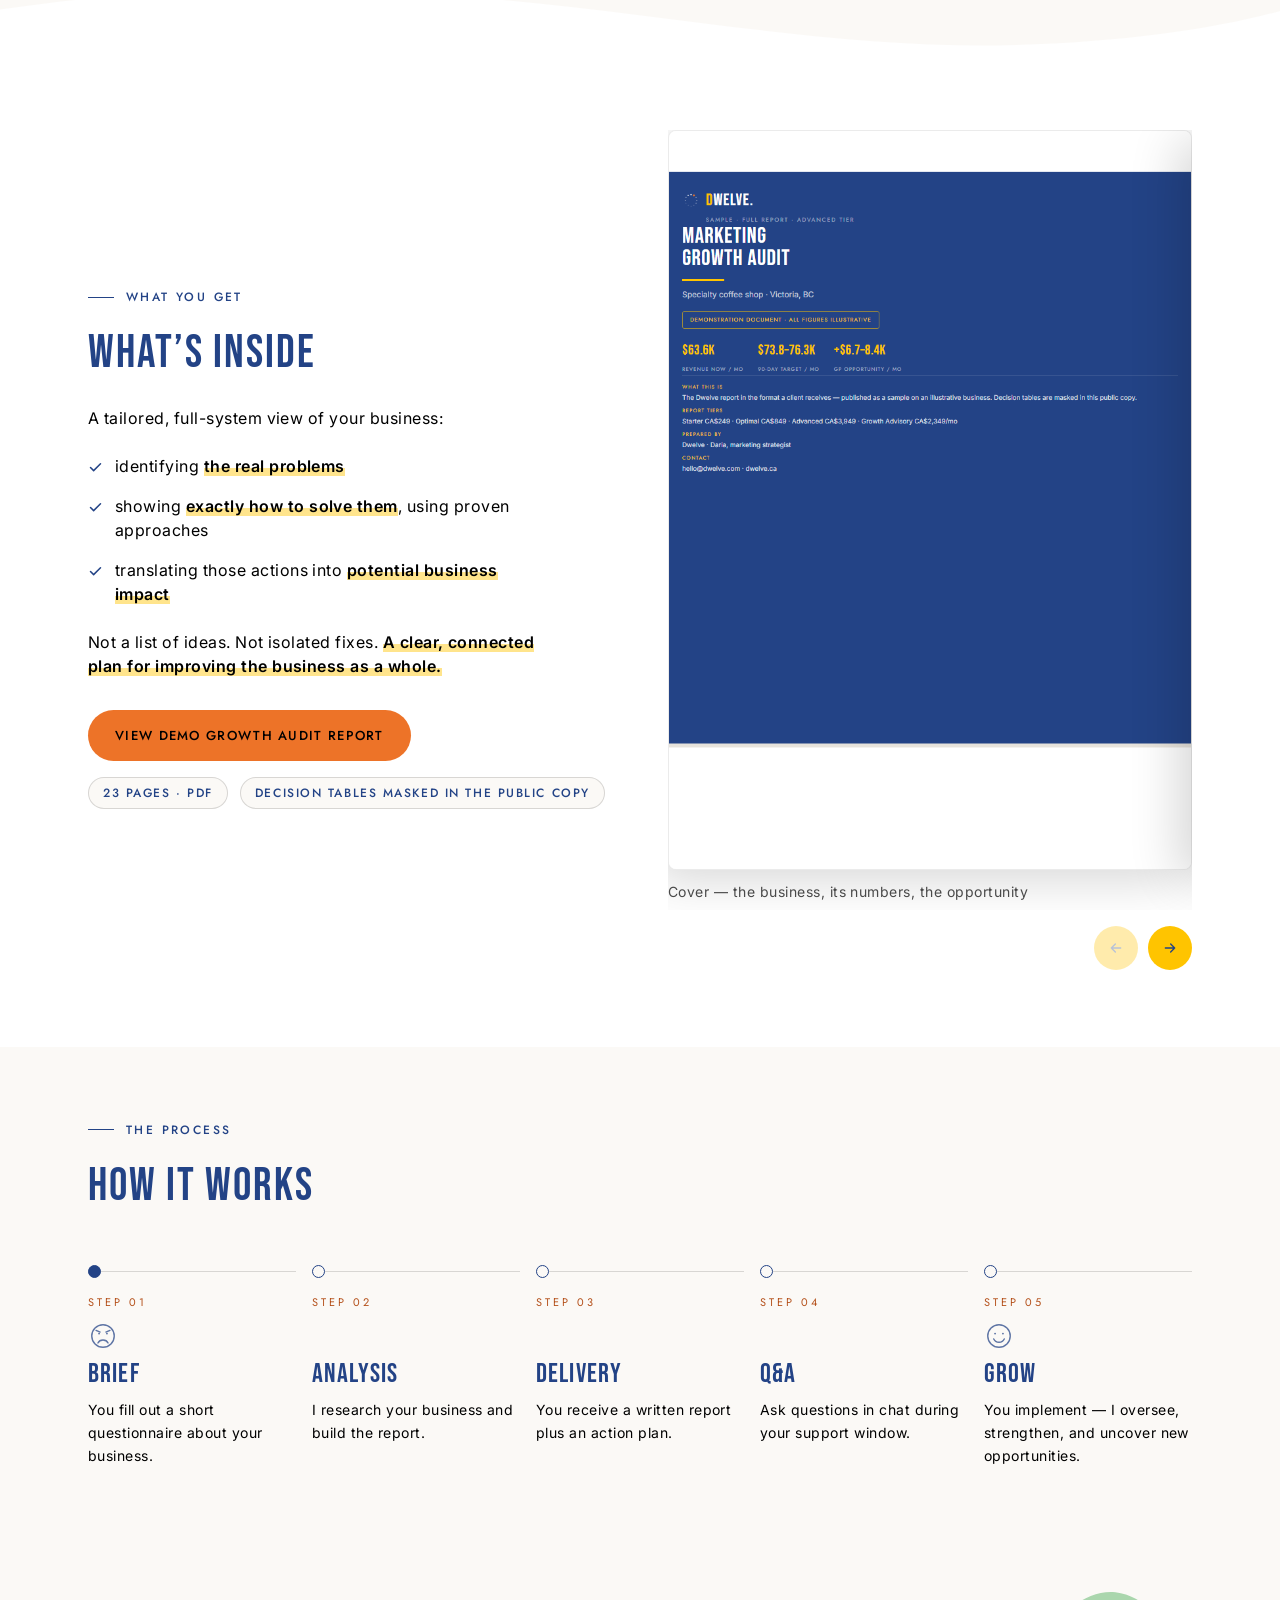
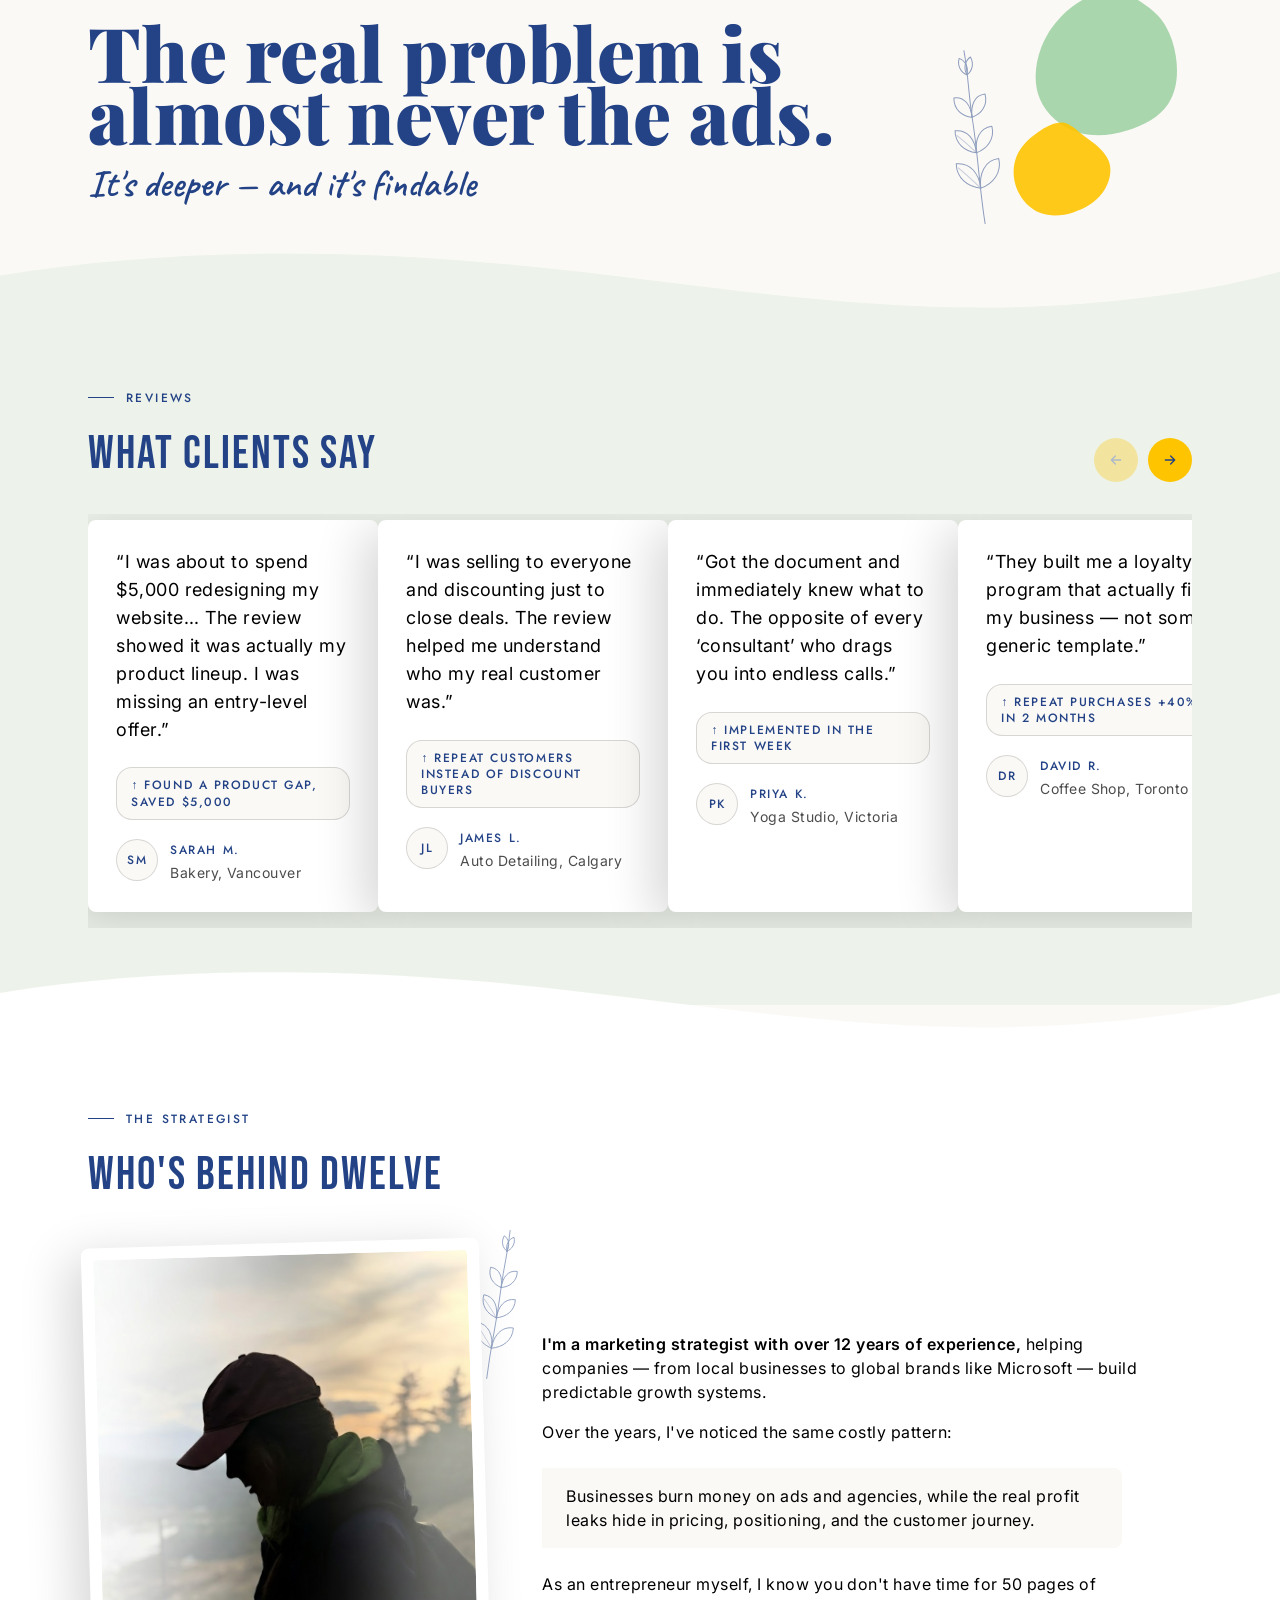
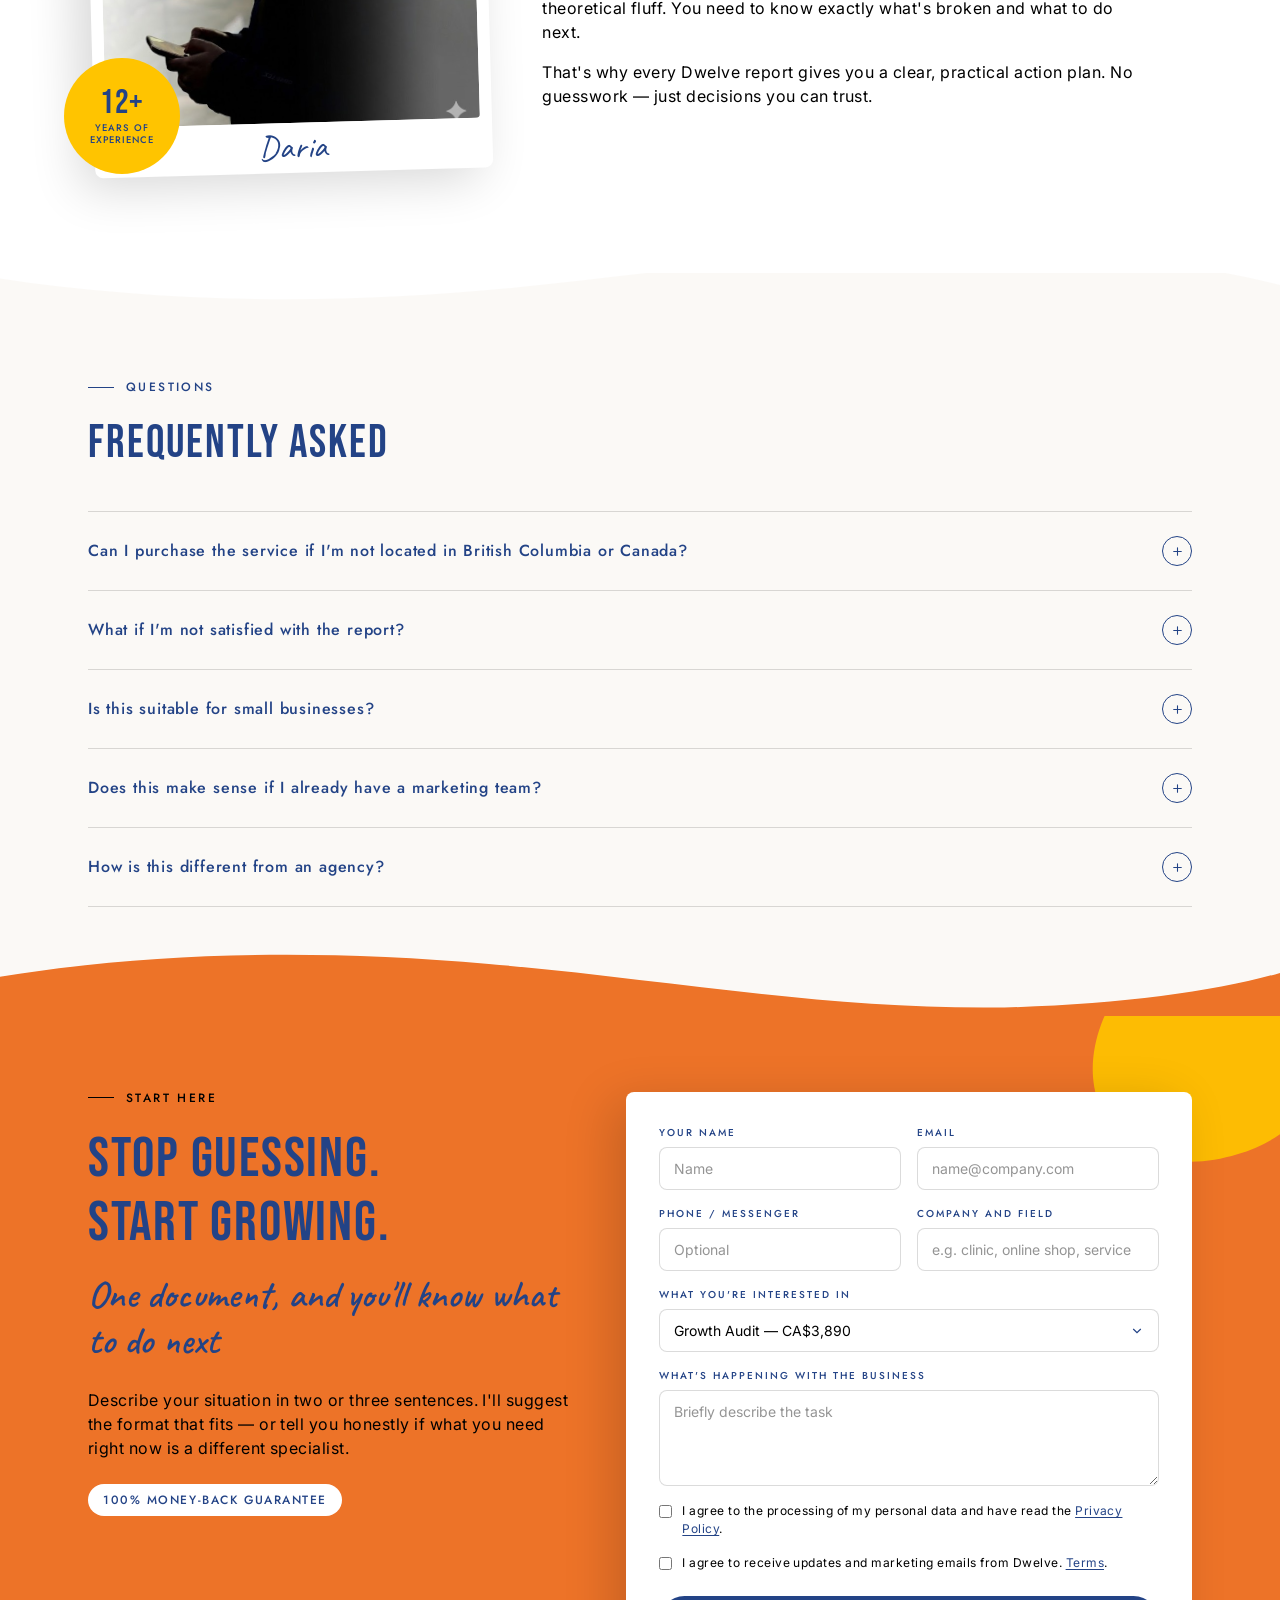
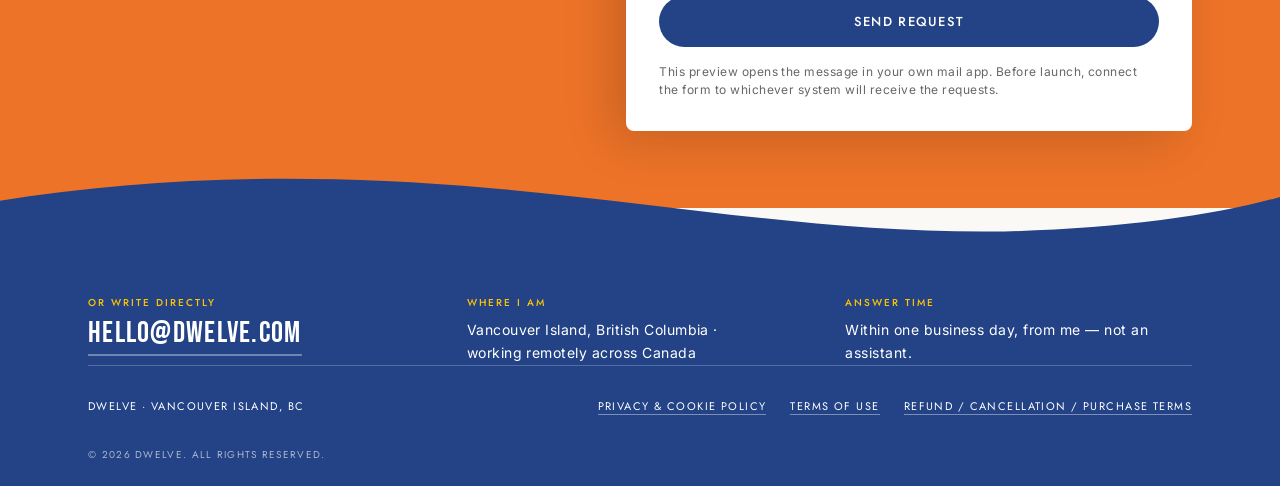
==== commit b17f7d2a: "Pa'lais: pricing back to three vertical tiers, marked without a fill The editorial rows lost the sid" ====
--- a/concept-palais/index.html
+++ b/concept-palais/index.html
@@ -621,68 +621,66 @@
     .pain-d { font-size: var(--text-body-sm); line-height: var(--lead-body-sm); }
 
     /* ==========================================================
-       PRICING — editorial rows, not a comparison matrix.
-
-       The three tiers are a sequence, not three competing options:
-       Advisory is only sold after an Audit, so a matrix was forcing a
-       side-by-side comparison that does not exist. Each tier is now a
-       full-width row divided by a hairline — which is also the system's
-       own rule ("thin rules, not elevation"), the one thing the old
-       white card with its drop shadow broke.
+       PRICING — three vertical tiers, no boxes.
+
+       Each tier opens with its own accent bar, which is also the rule that
+       separates it from the heading above; inside, hairlines divide the
+       groups. Nothing is filled and nothing is elevated, per the system's
+       "thin rules, not elevation".
+
+       The recommended tier is marked by a frame and by being the only
+       filled action — a honey wash was tried here and read as a highlighter
+       smear behind the type rather than as emphasis.
        ========================================================== */
-    .plans { margin-top: var(--s-40); border-bottom: 1px solid var(--rule-soft); }
-
-    .tier-row {
-      --row-pad: 0px;
-      position: relative;
+    .plans {
+      margin-top: var(--s-40);
       display: grid;
-      grid-template-columns: minmax(230px, 0.85fr) 1fr 1.1fr;
-      gap: clamp(24px, 3vw, 56px);
+      grid-template-columns: repeat(3, 1fr);
+      gap: clamp(20px, 2.6vw, 44px);
       align-items: start;
-      border-top: 1px solid var(--rule-soft);
-      padding: clamp(36px, 4vw, 56px) var(--row-pad);
-      margin-inline: calc(-1 * var(--row-pad));
-    }
-    /* The tier's accent overlays the first stretch of the row's own hairline,
-       so the colour costs no extra element and no extra vertical space. */
-    .tier-row::before {
-      content: '';
-      position: absolute;
-      top: -2px;
-      left: var(--row-pad);
-      width: 64px;
-      height: 3px;
-      background: var(--tier-accent);
-    }
-    .tier-row--snapshot { --tier-accent: var(--sage); }
-    .tier-row--audit    { --tier-accent: var(--orange); }
-    .tier-row--advisory { --tier-accent: var(--sand); }
-
-    /* With every box gone, the honey wash is the only marker the recommended
-       tier needs. One variable drives its padding, the negative margin that
-       lets the tint bleed past the text column, and the accent's offset. */
-    .tier-row--featured {
-      --row-pad: clamp(20px, 2.4vw, 32px);
-      background: rgb(255 196 0 / 7%);
-    }
-
-    .tier-id { display: grid; justify-items: start; }
+    }
+
+    .tier-col {
+      --col-pad: 0px;
+      display: grid;
+      align-content: start;
+      border-top: 3px solid var(--tier-accent);
+      padding: var(--s-32) var(--col-pad) var(--s-24);
+      margin-inline: calc(-1 * var(--col-pad));
+    }
+    .tier-col--snapshot { --tier-accent: var(--sage); }
+    .tier-col--audit    { --tier-accent: var(--orange); }
+    .tier-col--advisory { --tier-accent: var(--sand); }
+
+    /* A hairline frame, not a fill: it marks the column without putting a
+       colour behind the words. The accent bar stays the top edge. */
+    .tier-col--featured {
+      --col-pad: clamp(16px, 1.9vw, 28px);
+      border-right: 1px solid rgba(35, 67, 134, .28);
+      border-bottom: 1px solid rgba(35, 67, 134, .28);
+      border-left: 1px solid rgba(35, 67, 134, .28);
+      /* a heavier accent bar carries the rest of the emphasis */
+      border-top-width: 6px;
+      border-radius: 0 0 var(--r-card) var(--r-card);
+      padding-bottom: var(--s-40);
+    }
+
     .tier-name {
       font-family: var(--font-display) !important;
       font-weight: var(--w-regular);
-      font-size: clamp(26px, 2.6vw, 34px);
+      font-size: clamp(24px, 2.3vw, 30px);
       line-height: 1;
       letter-spacing: var(--track-display);
       text-transform: uppercase;
       color: var(--indigo);
     }
-    .tier-id .tag { margin-top: var(--s-12); }
-    /* The price answers the question the row's name asks, so it belongs with
-       the name — not five rows down at the bottom of a table. */
+    .tier-col .tag { justify-self: start; margin-top: var(--s-12); }
+    /* The price answers the question the name asks, so it stays with it
+       rather than sitting at the far end of the column. */
     .tier-fee {
       font-family: var(--font-mega) !important;
       font-weight: 700;
-      font-size: clamp(36px, 3.8vw, 50px);
+      font-size: clamp(30px, 3vw, 40px);
       line-height: 1;
       color: var(--indigo);
       margin-top: var(--s-24);
@@ -695,10 +693,13 @@
       letter-spacing: var(--track-nav);
       text-transform: uppercase;
       color: rgba(0, 0, 0, .6);
-      margin-top: 9px;
-    }
-    .tier-act { display: grid; justify-items: start; gap: var(--s-12); margin-top: var(--s-24); }
-
+      margin-top: 8px;
+    }
+    /* Natural width, left-aligned like everything else on the page — a
+       full-width outline pill in a 340px column reads as an empty box. */
+    .tier-act { display: grid; gap: var(--s-16); justify-items: start; margin-top: var(--s-32); }
+
+    .tier-hr { height: 1px; background: var(--rule-soft); border: 0; margin: var(--s-24) 0; }
     .tier-label {
       font-family: var(--font-nav) !important;
       font-size: 10.5px;
@@ -709,7 +710,6 @@
       margin-bottom: var(--s-12);
     }
     .tier-text { font-size: var(--text-body-sm); line-height: var(--lead-body-sm); }
-    .tier-format { margin-top: var(--s-24); }
 
     .pl-list { display: grid; gap: 9px; }
     .pl-list li { display: flex; gap: 9px; align-items: baseline; font-size: var(--text-body-sm); line-height: 1.4; }
@@ -1406,8 +1406,8 @@
       .pains-rail { grid-auto-columns: minmax(230px, 82%); }
       .quotes-rail { grid-auto-columns: minmax(250px, 86%); }
       .inside-grid { grid-template-columns: 1fr; gap: var(--s-40); }
-      /* Each tier's three columns stack; the rows and their accents survive. */
-      .tier-row { grid-template-columns: 1fr; gap: var(--s-24); }
+      /* The three tiers stack; each keeps its accent bar and its frame. */
+      .plans { grid-template-columns: 1fr; gap: var(--s-40); }
       /* Narrow viewports give the quote the full width, so its decor has
          nowhere to sit that isn't behind the type. */
       .hero-branch, .pull-sprig, .pull-blob-a, .pull-blob-b { display: none; }
@@ -1747,110 +1747,98 @@
 
         <div class="plans">
           <!-- Growth Snapshot -->
-          <article class="tier-row tier-row--snapshot reveal">
-            <div class="tier-id">
-              <h3 class="tier-name">Growth Snapshot</h3>
-              <span class="tag">Quick results</span>
-              <p class="tier-fee">CA$790 <span>One-time</span></p>
-              <div class="tier-act">
-                <button type="button" class="btn btn--quiet" data-order="Growth Snapshot" data-price="CA$790" data-mode="choose">Order</button>
-              </div>
+          <article class="tier-col tier-col--snapshot reveal">
+            <h3 class="tier-name">Growth Snapshot</h3>
+            <span class="tag">Quick results</span>
+            <p class="tier-fee">CA$790 <span>One-time</span></p>
+            <div class="tier-act">
+              <button type="button" class="btn btn--quiet" data-order="Growth Snapshot" data-price="CA$790" data-mode="choose">Order</button>
             </div>
 
-            <div class="tier-when">
-              <p class="tier-label">Best for</p>
-              <p class="tier-text">Businesses with a specific problem that need an expert perspective on how to solve it &mdash; no new clients, low average order value, and the like.</p>
-              <div class="tier-format">
-                <p class="tier-label">Format</p>
-                <div class="pl-meta">
-                  <div><b>Delivery</b>Within 7 days</div>
-                  <div><b>Communication</b>Email only, no calls</div>
-                  <div><b>Follow-up</b>3 days of email Q&amp;A</div>
-                </div>
-              </div>
-            </div>
-
-            <div class="tier-get">
-              <p class="tier-label">What you get</p>
-              <ul class="pl-list">
-                <li><svg width="14" height="14" viewBox="0 0 24 24" fill="none" stroke="currentColor" stroke-width="2.4" stroke-linecap="round" stroke-linejoin="round" aria-hidden="true"><path d="M20 6 9 17l-5-5"/></svg> Analysis of one key issue</li>
-                <li><svg width="14" height="14" viewBox="0 0 24 24" fill="none" stroke="currentColor" stroke-width="2.4" stroke-linecap="round" stroke-linejoin="round" aria-hidden="true"><path d="M20 6 9 17l-5-5"/></svg> Action plan</li>
-                <li><svg width="14" height="14" viewBox="0 0 24 24" fill="none" stroke="currentColor" stroke-width="2.4" stroke-linecap="round" stroke-linejoin="round" aria-hidden="true"><path d="M20 6 9 17l-5-5"/></svg> Estimated business impact</li>
-                <li><svg width="14" height="14" viewBox="0 0 24 24" fill="none" stroke="currentColor" stroke-width="2.4" stroke-linecap="round" stroke-linejoin="round" aria-hidden="true"><path d="M20 6 9 17l-5-5"/></svg> PDF report</li>
-              </ul>
+            <hr class="tier-hr">
+            <p class="tier-label">Best for</p>
+            <p class="tier-text">Businesses with a specific problem that need an expert perspective on how to solve it &mdash; no new clients, low average order value, and the like.</p>
+
+            <hr class="tier-hr">
+            <p class="tier-label">What you get</p>
+            <ul class="pl-list">
+              <li><svg width="14" height="14" viewBox="0 0 24 24" fill="none" stroke="currentColor" stroke-width="2.4" stroke-linecap="round" stroke-linejoin="round" aria-hidden="true"><path d="M20 6 9 17l-5-5"/></svg> Analysis of one key issue</li>
+              <li><svg width="14" height="14" viewBox="0 0 24 24" fill="none" stroke="currentColor" stroke-width="2.4" stroke-linecap="round" stroke-linejoin="round" aria-hidden="true"><path d="M20 6 9 17l-5-5"/></svg> Action plan</li>
+              <li><svg width="14" height="14" viewBox="0 0 24 24" fill="none" stroke="currentColor" stroke-width="2.4" stroke-linecap="round" stroke-linejoin="round" aria-hidden="true"><path d="M20 6 9 17l-5-5"/></svg> Estimated business impact</li>
+              <li><svg width="14" height="14" viewBox="0 0 24 24" fill="none" stroke="currentColor" stroke-width="2.4" stroke-linecap="round" stroke-linejoin="round" aria-hidden="true"><path d="M20 6 9 17l-5-5"/></svg> PDF report</li>
+            </ul>
+
+            <hr class="tier-hr">
+            <p class="tier-label">Format</p>
+            <div class="pl-meta">
+              <div><b>Delivery</b>Within 7 days</div>
+              <div><b>Communication</b>Email only, no calls</div>
+              <div><b>Follow-up</b>3 days of email Q&amp;A</div>
             </div>
           </article>
 
           <!-- Growth Audit (recommended) -->
-          <article class="tier-row tier-row--audit tier-row--featured reveal">
-            <div class="tier-id">
-              <h3 class="tier-name">Growth Audit</h3>
-              <span class="tag tag--solid">Main format</span>
-              <p class="tier-fee">CA$3,890 <span>One-time</span></p>
-              <div class="tier-act">
-                <button type="button" class="btn" data-order="Growth Audit" data-price="CA$3,890" data-mode="choose">Order</button>
-                <a href="../sample-report.html" class="arrow-link">View Demo Growth Audit
-                  <svg width="15" height="15" viewBox="0 0 24 24" fill="none" stroke="currentColor" stroke-width="2" stroke-linecap="round" stroke-linejoin="round" aria-hidden="true"><path d="M5 12h14M13 6l6 6-6 6"/></svg>
-                </a>
-              </div>
+          <article class="tier-col tier-col--audit tier-col--featured reveal">
+            <h3 class="tier-name">Growth Audit</h3>
+            <span class="tag tag--solid">Main format</span>
+            <p class="tier-fee">CA$3,890 <span>One-time</span></p>
+            <div class="tier-act">
+              <button type="button" class="btn" data-order="Growth Audit" data-price="CA$3,890" data-mode="choose">Order</button>
+              <a href="../sample-report.html" class="arrow-link">View Demo Growth Audit
+                <svg width="15" height="15" viewBox="0 0 24 24" fill="none" stroke="currentColor" stroke-width="2" stroke-linecap="round" stroke-linejoin="round" aria-hidden="true"><path d="M5 12h14M13 6l6 6-6 6"/></svg>
+              </a>
             </div>
 
-            <div class="tier-when">
-              <p class="tier-label">Best for</p>
-              <p class="tier-text">Businesses facing multiple challenges and unsure what to fix first or where the biggest growth opportunities are.</p>
-              <div class="tier-format">
-                <p class="tier-label">Format</p>
-                <div class="pl-meta">
-                  <div><b>Delivery</b>Within 30 days</div>
-                  <div><b>Communication</b>Email, post-audit review call available if needed</div>
-                  <div><b>Follow-up</b>7 days of Q&amp;A</div>
-                </div>
-              </div>
-            </div>
-
-            <div class="tier-get">
-              <p class="tier-label">What you get</p>
-              <ul class="pl-list">
-                <li><svg width="14" height="14" viewBox="0 0 24 24" fill="none" stroke="currentColor" stroke-width="2.4" stroke-linecap="round" stroke-linejoin="round" aria-hidden="true"><path d="M20 6 9 17l-5-5"/></svg> Full business system analysis: advertising, promotions, pricing, product assortment, content, sales, and customer base</li>
-                <li><svg width="14" height="14" viewBox="0 0 24 24" fill="none" stroke="currentColor" stroke-width="2.4" stroke-linecap="round" stroke-linejoin="round" aria-hidden="true"><path d="M20 6 9 17l-5-5"/></svg> Prioritized recommendations</li>
-                <li><svg width="14" height="14" viewBox="0 0 24 24" fill="none" stroke="currentColor" stroke-width="2.4" stroke-linecap="round" stroke-linejoin="round" aria-hidden="true"><path d="M20 6 9 17l-5-5"/></svg> 90-day prioritized action plan</li>
-                <li><svg width="14" height="14" viewBox="0 0 24 24" fill="none" stroke="currentColor" stroke-width="2.4" stroke-linecap="round" stroke-linejoin="round" aria-hidden="true"><path d="M20 6 9 17l-5-5"/></svg> Estimated business impact</li>
-                <li><svg width="14" height="14" viewBox="0 0 24 24" fill="none" stroke="currentColor" stroke-width="2.4" stroke-linecap="round" stroke-linejoin="round" aria-hidden="true"><path d="M20 6 9 17l-5-5"/></svg> Comprehensive PDF report</li>
-              </ul>
+            <hr class="tier-hr">
+            <p class="tier-label">Best for</p>
+            <p class="tier-text">Businesses facing multiple challenges and unsure what to fix first or where the biggest growth opportunities are.</p>
+
+            <hr class="tier-hr">
+            <p class="tier-label">What you get</p>
+            <ul class="pl-list">
+              <li><svg width="14" height="14" viewBox="0 0 24 24" fill="none" stroke="currentColor" stroke-width="2.4" stroke-linecap="round" stroke-linejoin="round" aria-hidden="true"><path d="M20 6 9 17l-5-5"/></svg> Full business system analysis: advertising, promotions, pricing, product assortment, content, sales, and customer base</li>
+              <li><svg width="14" height="14" viewBox="0 0 24 24" fill="none" stroke="currentColor" stroke-width="2.4" stroke-linecap="round" stroke-linejoin="round" aria-hidden="true"><path d="M20 6 9 17l-5-5"/></svg> Prioritized recommendations</li>
+              <li><svg width="14" height="14" viewBox="0 0 24 24" fill="none" stroke="currentColor" stroke-width="2.4" stroke-linecap="round" stroke-linejoin="round" aria-hidden="true"><path d="M20 6 9 17l-5-5"/></svg> 90-day prioritized action plan</li>
+              <li><svg width="14" height="14" viewBox="0 0 24 24" fill="none" stroke="currentColor" stroke-width="2.4" stroke-linecap="round" stroke-linejoin="round" aria-hidden="true"><path d="M20 6 9 17l-5-5"/></svg> Estimated business impact</li>
+              <li><svg width="14" height="14" viewBox="0 0 24 24" fill="none" stroke="currentColor" stroke-width="2.4" stroke-linecap="round" stroke-linejoin="round" aria-hidden="true"><path d="M20 6 9 17l-5-5"/></svg> Comprehensive PDF report</li>
+            </ul>
+
+            <hr class="tier-hr">
+            <p class="tier-label">Format</p>
+            <div class="pl-meta">
+              <div><b>Delivery</b>Within 30 days</div>
+              <div><b>Communication</b>Email, post-audit review call available if needed</div>
+              <div><b>Follow-up</b>7 days of Q&amp;A</div>
             </div>
           </article>
 
           <!-- Growth Advisory -->
-          <article class="tier-row tier-row--advisory reveal">
-            <div class="tier-id">
-              <h3 class="tier-name">Growth Advisory</h3>
-              <span class="tag">After the Audit</span>
-              <p class="tier-fee">CA$2,490 <span>Per month</span></p>
-              <div class="tier-act">
-                <button type="button" class="btn btn--quiet" data-order="Growth Advisory" data-price="CA$2,490 / month" data-mode="ask">Ask about Advisory</button>
-              </div>
+          <article class="tier-col tier-col--advisory reveal">
+            <h3 class="tier-name">Growth Advisory</h3>
+            <span class="tag">After the Audit</span>
+            <p class="tier-fee">CA$2,490 <span>Per month</span></p>
+            <div class="tier-act">
+              <button type="button" class="btn btn--quiet" data-order="Growth Advisory" data-price="CA$2,490 / month" data-mode="ask">Ask about Advisory</button>
             </div>
 
-            <div class="tier-when">
-              <p class="tier-label">Best for</p>
-              <p class="tier-text">Growth Audit clients who want ongoing strategic oversight to ensure the 90-day plan is executed correctly and continues to drive results.</p>
-              <div class="tier-format">
-                <p class="tier-label">Format</p>
-                <div class="pl-meta">
-                  <div><b>Access</b>Available exclusively after a Growth Audit</div>
-                  <div><b>Communication</b>Email, calls available if needed</div>
-                  <div><b>Role</b>CMO-level strategic oversight without hiring a full-time CMO</div>
-                </div>
-              </div>
-            </div>
-
-            <div class="tier-get">
-              <p class="tier-label">What you get</p>
-              <ul class="pl-list">
-                <li><svg width="14" height="14" viewBox="0 0 24 24" fill="none" stroke="currentColor" stroke-width="2.4" stroke-linecap="round" stroke-linejoin="round" aria-hidden="true"><path d="M20 6 9 17l-5-5"/></svg> Ongoing oversight of your team&rsquo;s execution</li>
-                <li><svg width="14" height="14" viewBox="0 0 24 24" fill="none" stroke="currentColor" stroke-width="2.4" stroke-linecap="round" stroke-linejoin="round" aria-hidden="true"><path d="M20 6 9 17l-5-5"/></svg> Regular review of key financial and business metrics</li>
-                <li><svg width="14" height="14" viewBox="0 0 24 24" fill="none" stroke="currentColor" stroke-width="2.4" stroke-linecap="round" stroke-linejoin="round" aria-hidden="true"><path d="M20 6 9 17l-5-5"/></svg> New growth ideas and opportunities as the business evolves</li>
-              </ul>
+            <hr class="tier-hr">
+            <p class="tier-label">Best for</p>
+            <p class="tier-text">Growth Audit clients who want ongoing strategic oversight to ensure the 90-day plan is executed correctly and continues to drive results.</p>
+
+            <hr class="tier-hr">
+            <p class="tier-label">What you get</p>
+            <ul class="pl-list">
+              <li><svg width="14" height="14" viewBox="0 0 24 24" fill="none" stroke="currentColor" stroke-width="2.4" stroke-linecap="round" stroke-linejoin="round" aria-hidden="true"><path d="M20 6 9 17l-5-5"/></svg> Ongoing oversight of your team&rsquo;s execution</li>
+              <li><svg width="14" height="14" viewBox="0 0 24 24" fill="none" stroke="currentColor" stroke-width="2.4" stroke-linecap="round" stroke-linejoin="round" aria-hidden="true"><path d="M20 6 9 17l-5-5"/></svg> Regular review of key financial and business metrics</li>
+              <li><svg width="14" height="14" viewBox="0 0 24 24" fill="none" stroke="currentColor" stroke-width="2.4" stroke-linecap="round" stroke-linejoin="round" aria-hidden="true"><path d="M20 6 9 17l-5-5"/></svg> New growth ideas and opportunities as the business evolves</li>
+            </ul>
+
+            <hr class="tier-hr">
+            <p class="tier-label">Format</p>
+            <div class="pl-meta">
+              <div><b>Access</b>Available exclusively after a Growth Audit</div>
+              <div><b>Communication</b>Email, calls available if needed</div>
+              <div><b>Role</b>CMO-level strategic oversight without hiring a full-time CMO</div>
             </div>
           </article>
         </div>
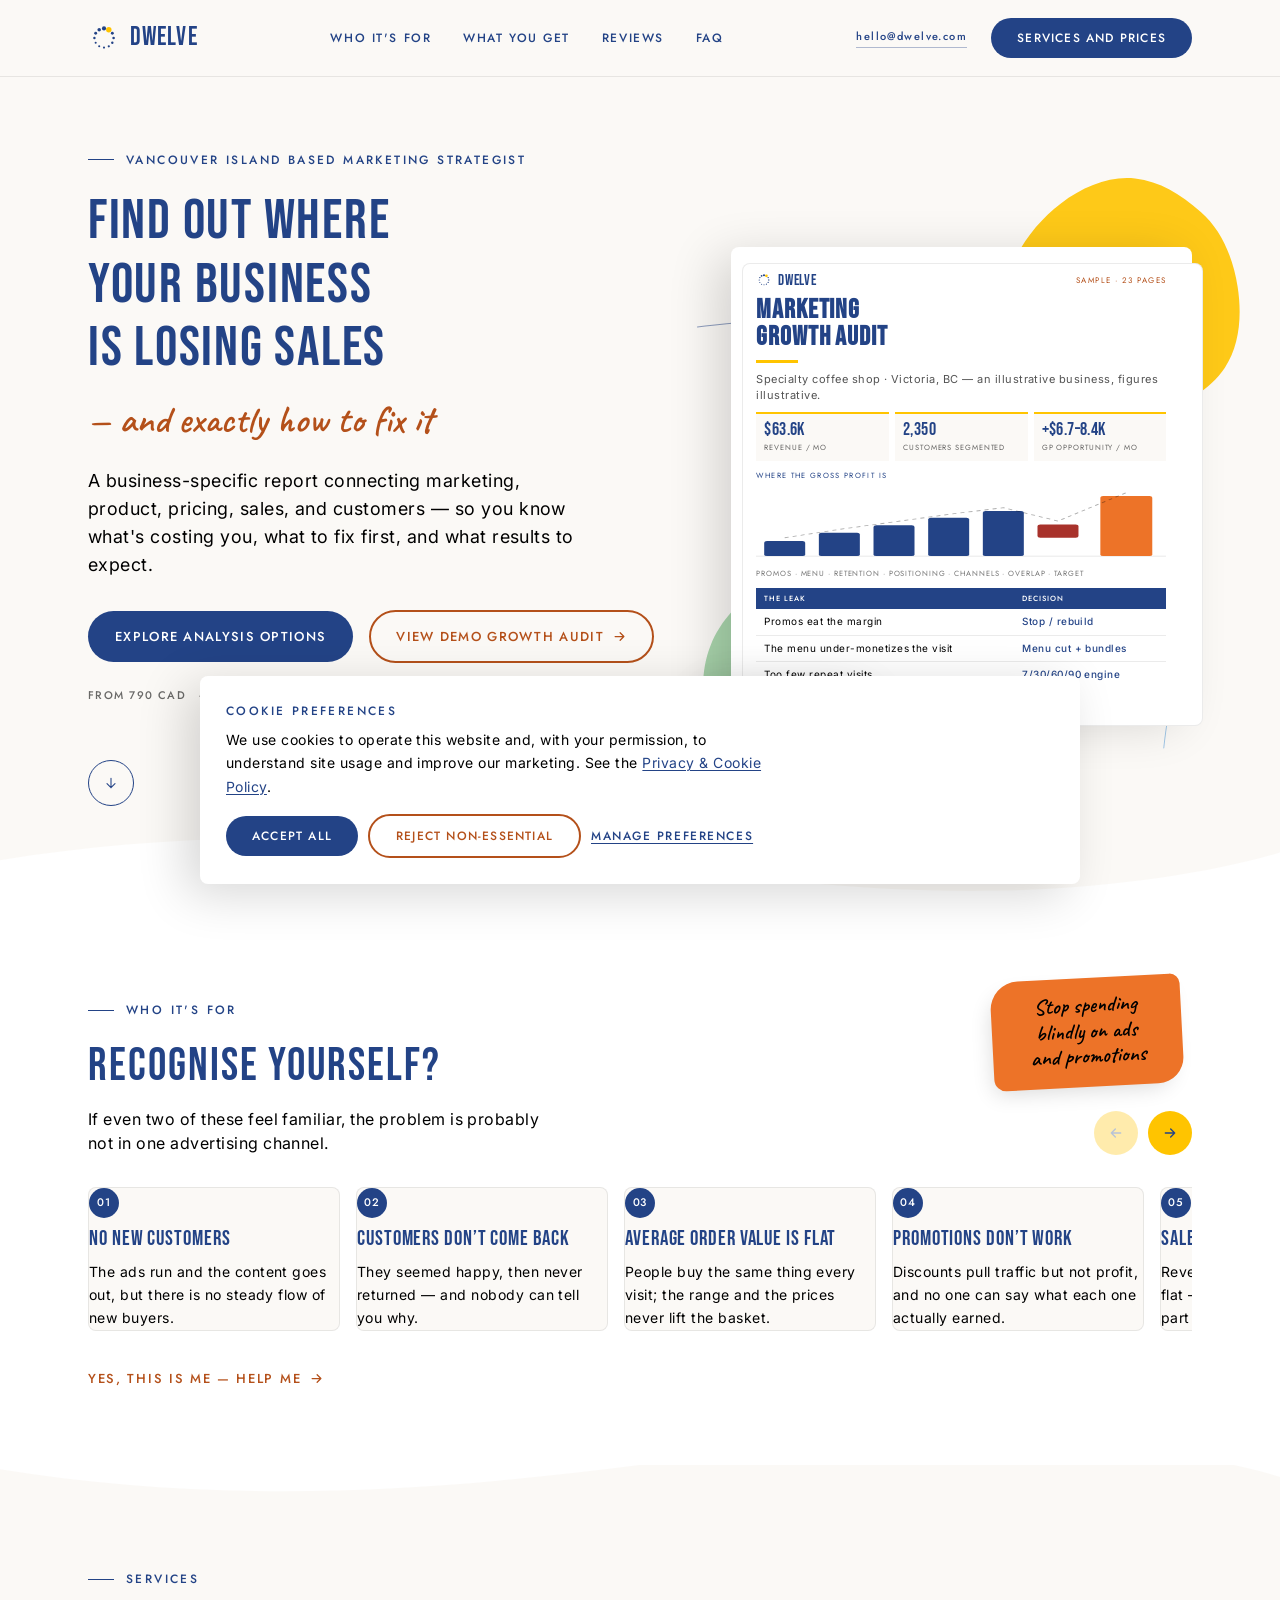
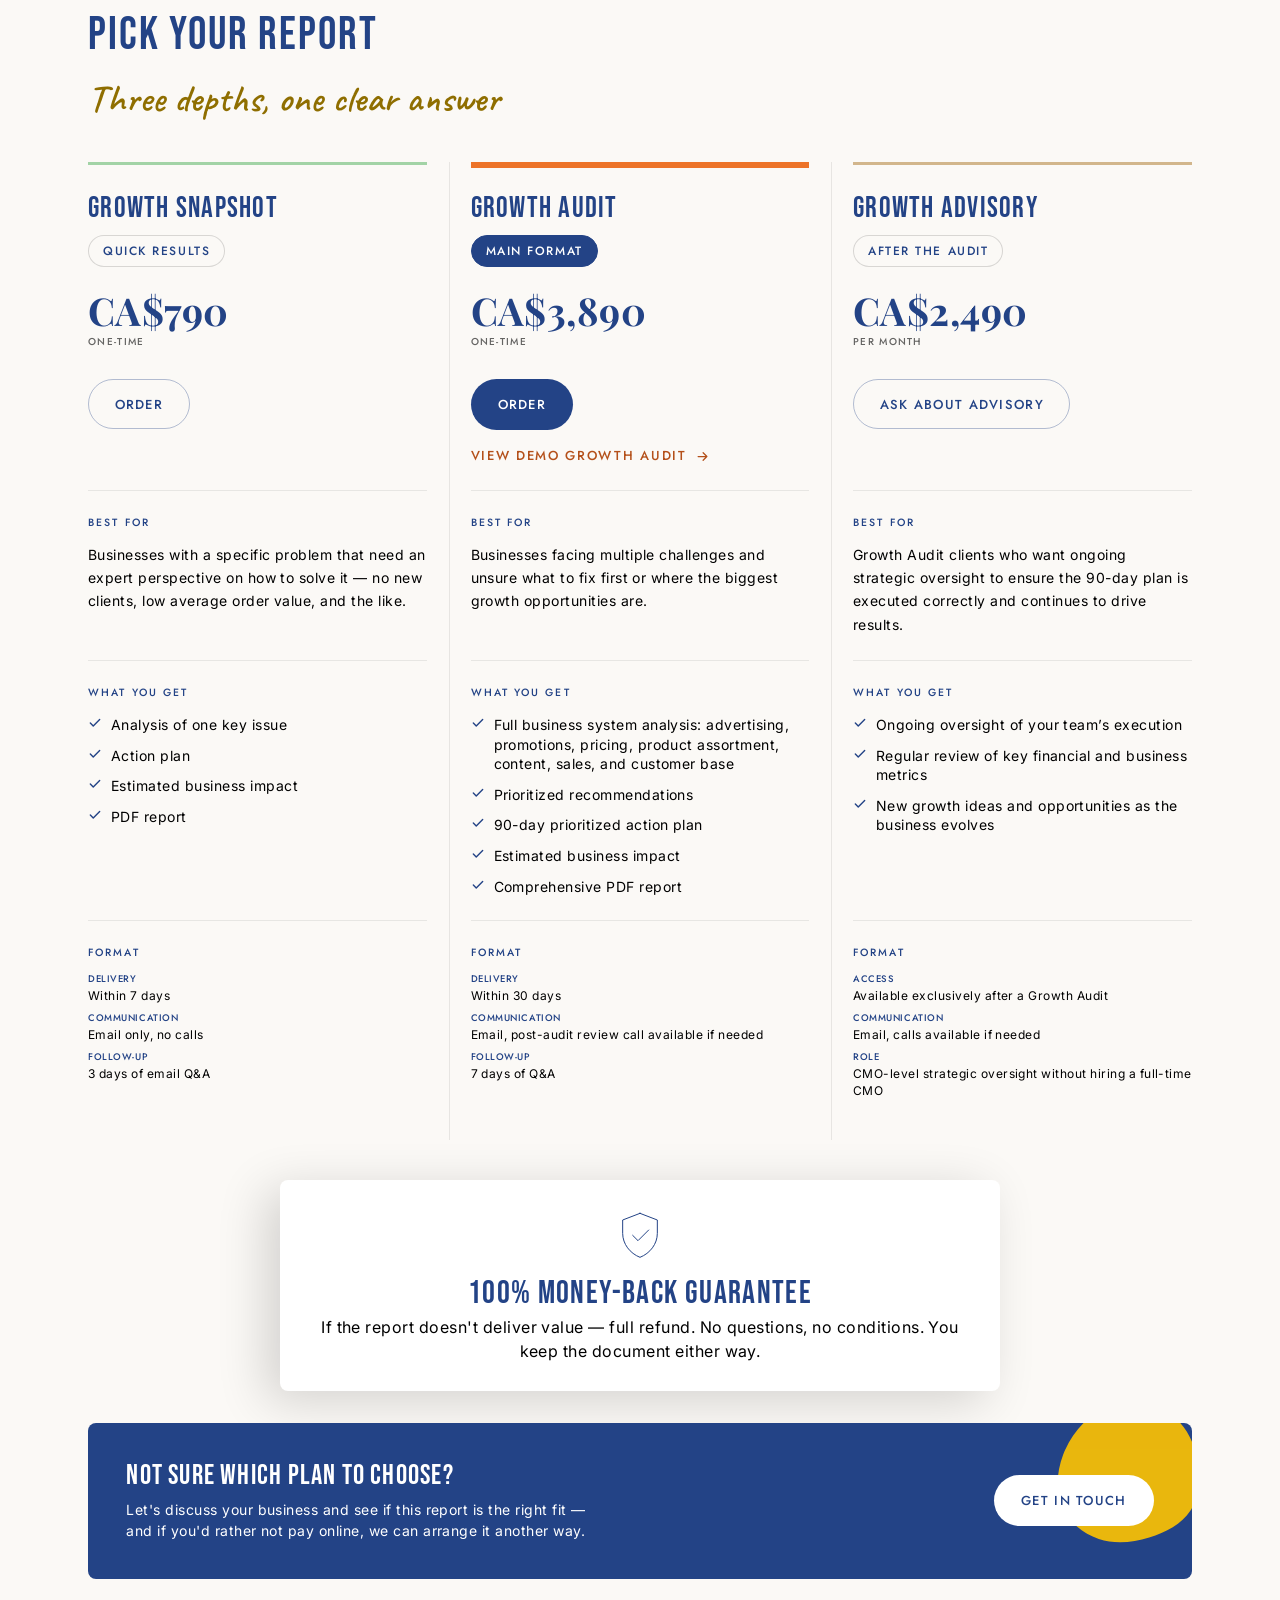
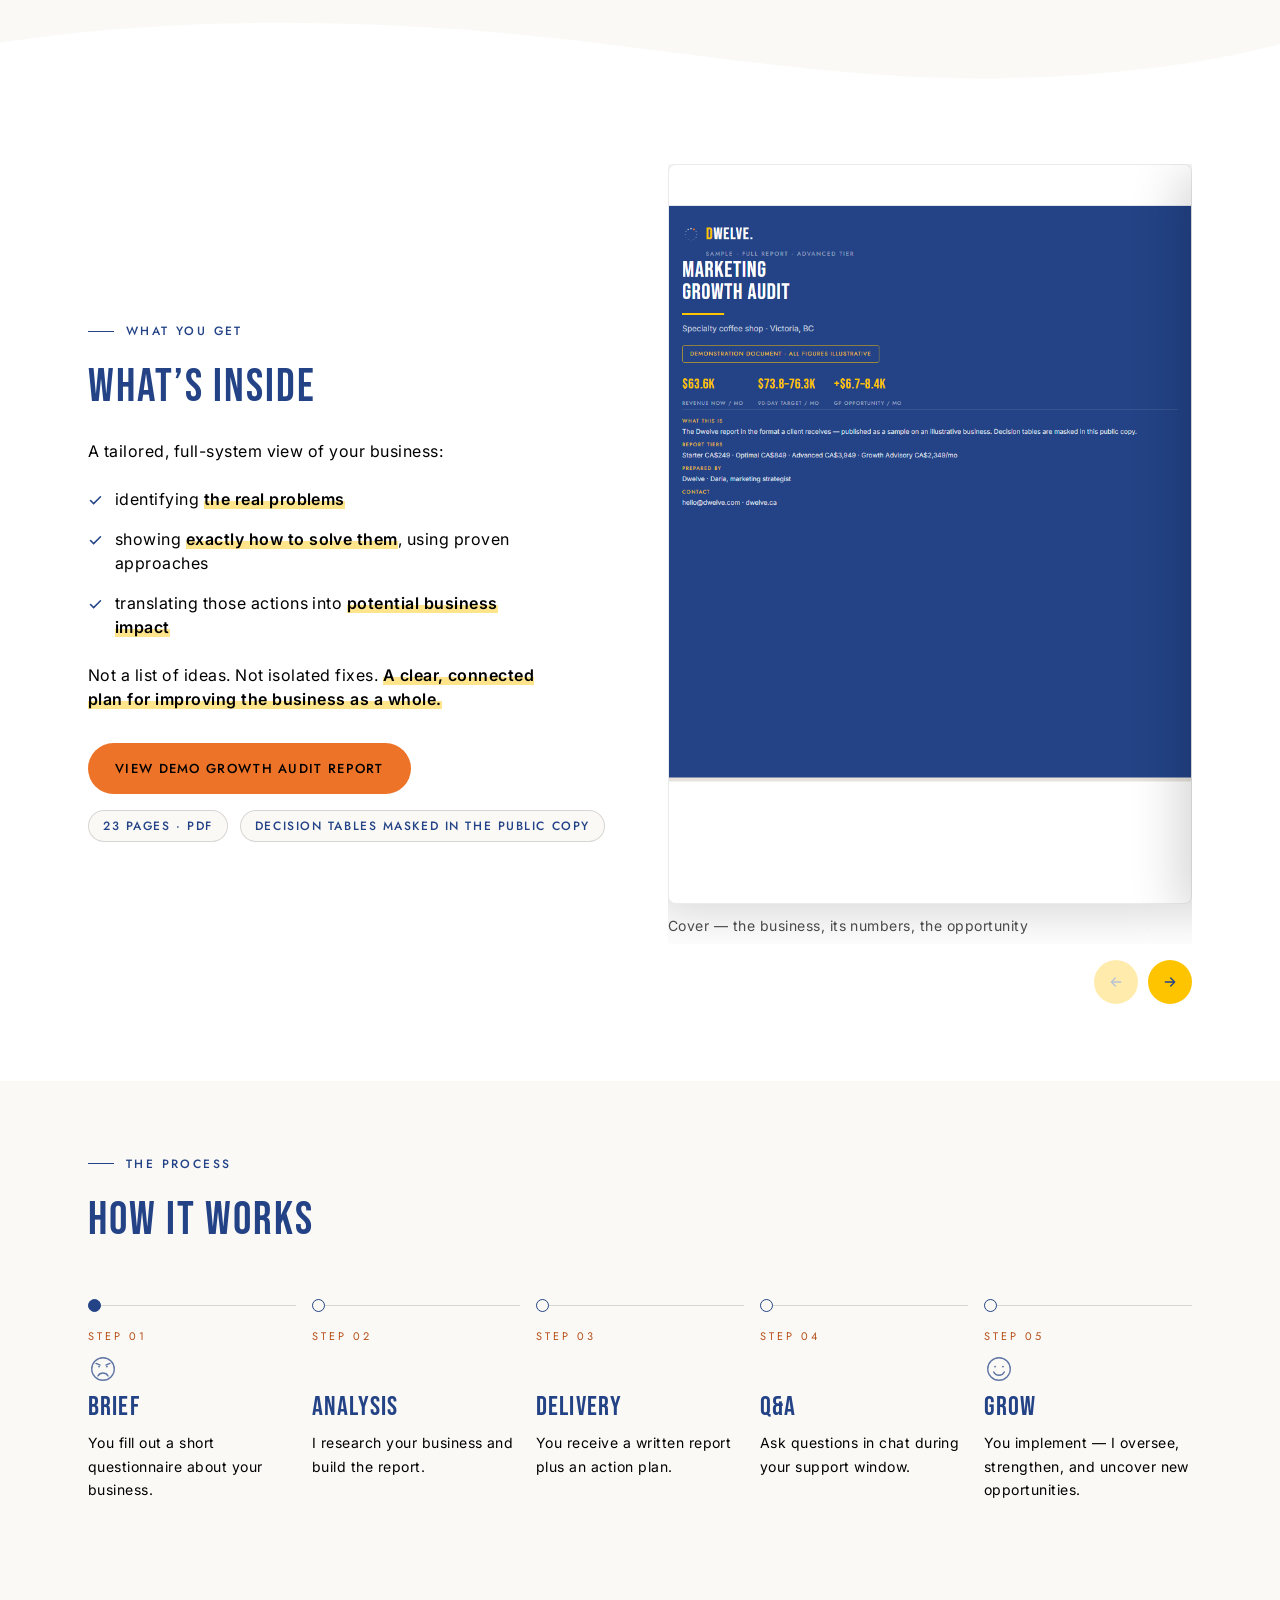
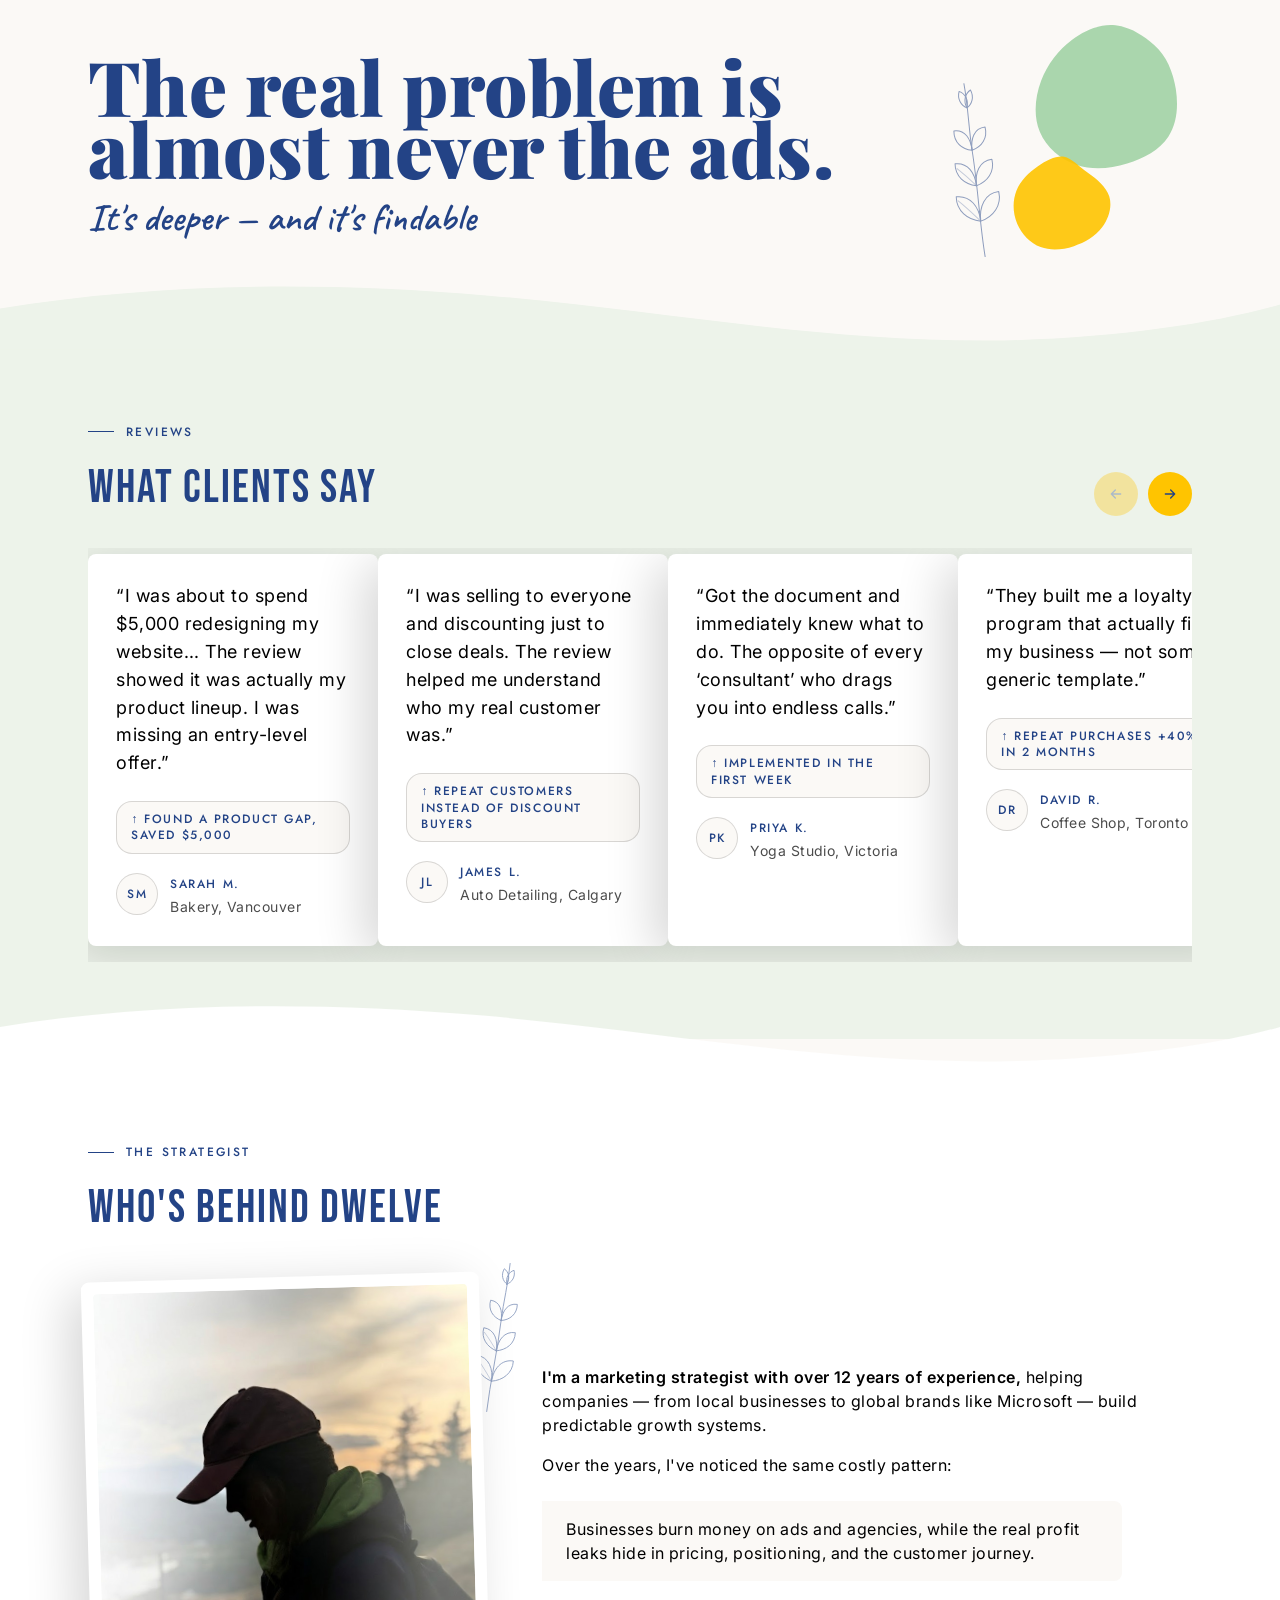
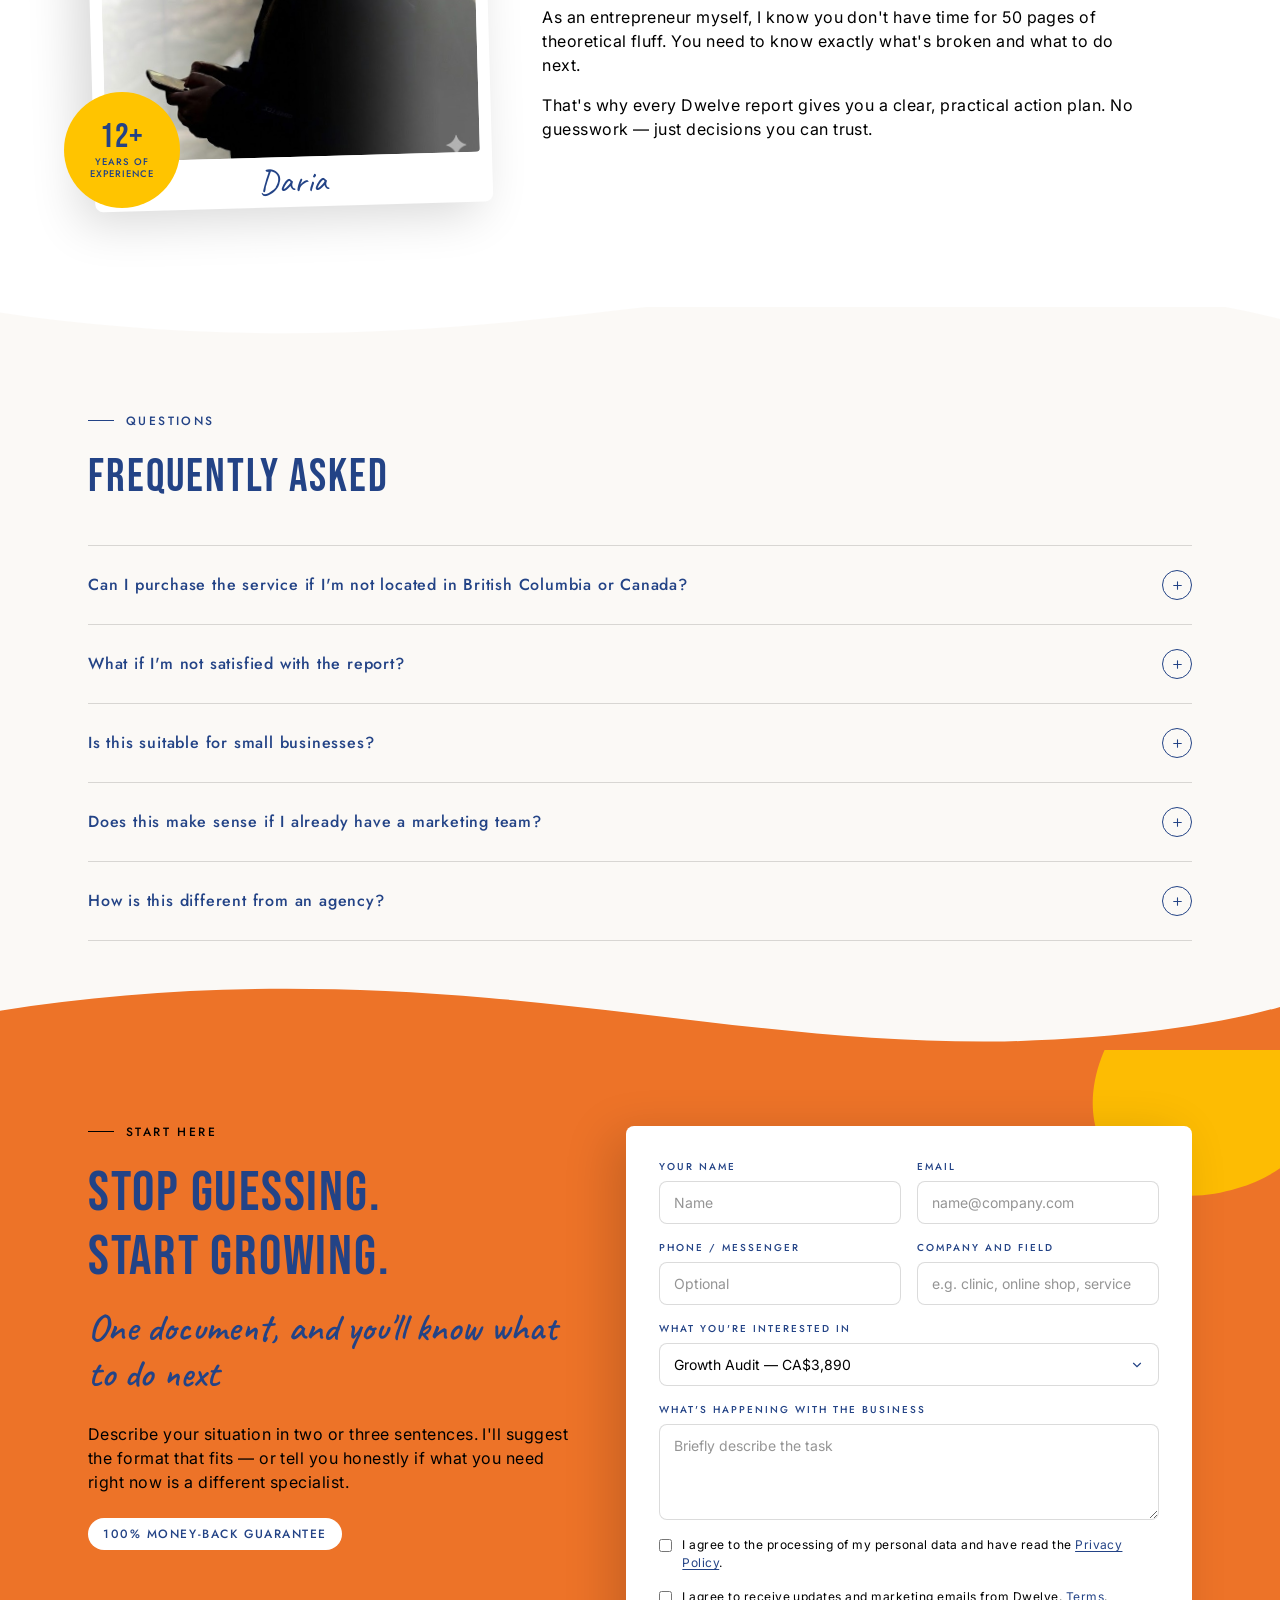
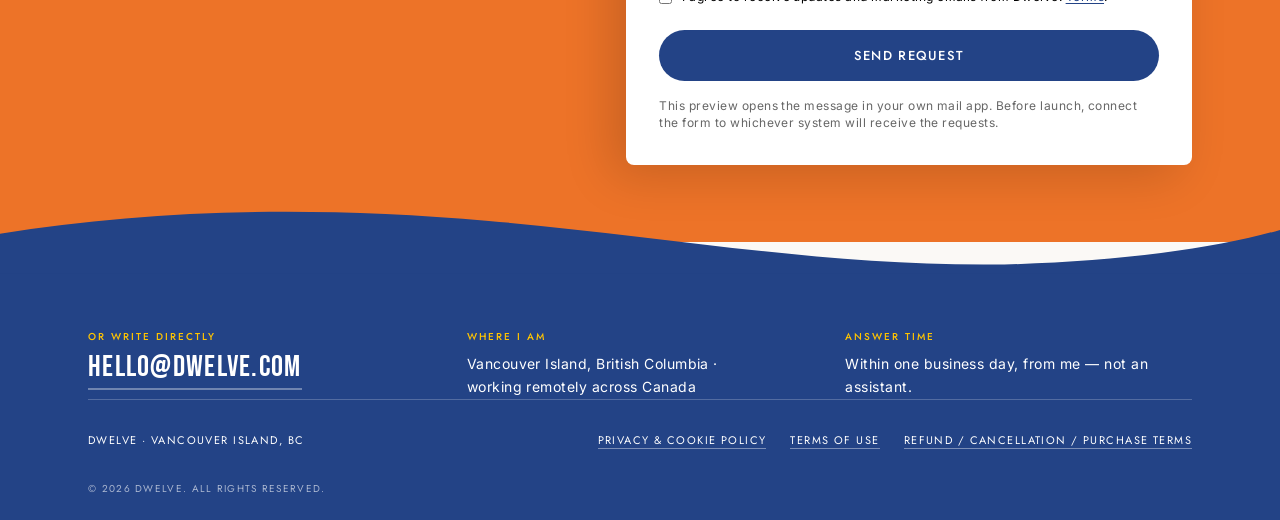
==== commit db32fdea: "Pa'lais: pricing tiers align on a subgrid, divided by column rules - The frame around Growth Audit i" ====
--- a/concept-palais/index.html
+++ b/concept-palais/index.html
@@ -621,49 +621,60 @@
     .pain-d { font-size: var(--text-body-sm); line-height: var(--lead-body-sm); }
 
     /* ==========================================================
-       PRICING — three vertical tiers, no boxes.
-
-       Each tier opens with its own accent bar, which is also the rule that
-       separates it from the heading above; inside, hairlines divide the
-       groups. Nothing is filled and nothing is elevated, per the system's
-       "thin rules, not elevation".
-
-       The recommended tier is marked by a frame and by being the only
-       filled action — a honey wash was tried here and read as a highlighter
-       smear behind the type rather than as emphasis.
+       PRICING — three vertical tiers, divided by column rules.
+
+       No boxes and no fills: the tiers are separated the way the system
+       separates everything else, with a hairline. Each opens with its own
+       accent bar; inside, hairlines divide the groups.
+
+       Every tier is one subgrid spanning the same 13 parent rows, so
+       "Best for", "What you get" and "Format" start on exactly the same
+       line in all three columns however long their copy runs. That is why
+       nothing here carries padding or a border: on a subgrid item either
+       one insets its tracks and the alignment is lost.
+
+       The recommended tier is marked by a heavier accent bar, the solid
+       chip and the only filled button — a wash was tried and read as a
+       highlighter smear behind the type.
        ========================================================== */
     .plans {
+      --col-gap: clamp(28px, 3.4vw, 56px);
       margin-top: var(--s-40);
       display: grid;
       grid-template-columns: repeat(3, 1fr);
-      gap: clamp(20px, 2.6vw, 44px);
-      align-items: start;
+      grid-template-rows: repeat(13, auto);
+      column-gap: var(--col-gap);
     }
 
     .tier-col {
-      --col-pad: 0px;
+      position: relative;
       display: grid;
-      align-content: start;
-      border-top: 3px solid var(--tier-accent);
-      padding: var(--s-32) var(--col-pad) var(--s-24);
-      margin-inline: calc(-1 * var(--col-pad));
+      grid-row: 1 / -1;
+      grid-template-rows: subgrid;
+    }
+    /* The accent bar is a pseudo-element, not a border, so the tier can be a
+       subgrid; the featured one is simply thicker. */
+    .tier-col::after {
+      content: '';
+      position: absolute;
+      top: 0; left: 0; right: 0;
+      height: 3px;
+      background: var(--tier-accent);
+    }
+    .tier-col--featured::after { height: 6px; }
+    /* Column rule, centred in the gutter, running the full height of the set */
+    .tier-col + .tier-col::before {
+      content: '';
+      position: absolute;
+      top: 0;
+      bottom: 0;
+      left: calc(var(--col-gap) / -2);
+      width: 1px;
+      background: var(--rule-soft);
     }
     .tier-col--snapshot { --tier-accent: var(--sage); }
     .tier-col--audit    { --tier-accent: var(--orange); }
     .tier-col--advisory { --tier-accent: var(--sand); }
-
-    /* A hairline frame, not a fill: it marks the column without putting a
-       colour behind the words. The accent bar stays the top edge. */
-    .tier-col--featured {
-      --col-pad: clamp(16px, 1.9vw, 28px);
-      border-right: 1px solid rgba(35, 67, 134, .28);
-      border-bottom: 1px solid rgba(35, 67, 134, .28);
-      border-left: 1px solid rgba(35, 67, 134, .28);
-      /* a heavier accent bar carries the rest of the emphasis */
-      border-top-width: 6px;
-      border-radius: 0 0 var(--r-card) var(--r-card);
-      padding-bottom: var(--s-40);
-    }
 
     .tier-name {
       font-family: var(--font-display) !important;
@@ -673,6 +684,8 @@
       letter-spacing: var(--track-display);
       text-transform: uppercase;
       color: var(--indigo);
+      /* stands in for the padding a subgrid item cannot have */
+      margin-top: var(--s-32);
     }
     .tier-col .tag { justify-self: start; margin-top: var(--s-12); }
     /* The price answers the question the name asks, so it stays with it
@@ -697,9 +710,9 @@
     }
     /* Natural width, left-aligned like everything else on the page — a
        full-width outline pill in a 340px column reads as an empty box. */
-    .tier-act { display: grid; gap: var(--s-16); justify-items: start; margin-top: var(--s-32); }
-
-    .tier-hr { height: 1px; background: var(--rule-soft); border: 0; margin: var(--s-24) 0; }
+    .tier-act { display: grid; gap: var(--s-16); justify-items: start; align-content: start; margin-top: var(--s-32); }
+
+    .tier-hr { height: 1px; background: var(--rule-soft); border: 0; margin: var(--s-24) 0; align-self: start; }
     .tier-label {
       font-family: var(--font-nav) !important;
       font-size: 10.5px;
@@ -708,13 +721,14 @@
       text-transform: uppercase;
       color: var(--indigo);
       margin-bottom: var(--s-12);
-    }
-    .tier-text { font-size: var(--text-body-sm); line-height: var(--lead-body-sm); }
-
-    .pl-list { display: grid; gap: 9px; }
+      align-self: end;
+    }
+    .tier-text { font-size: var(--text-body-sm); line-height: var(--lead-body-sm); align-self: start; }
+
+    .pl-list { display: grid; gap: 9px; align-content: start; }
     .pl-list li { display: flex; gap: 9px; align-items: baseline; font-size: var(--text-body-sm); line-height: 1.4; }
     .pl-list svg { flex: none; margin-top: 3px; color: var(--indigo); }
-    .pl-meta { display: grid; gap: 8px; font-size: var(--text-caption); line-height: 1.45; }
+    .pl-meta { display: grid; gap: 8px; align-content: start; font-size: var(--text-caption); line-height: 1.45; padding-bottom: var(--s-40); }
     .pl-meta b {
       font-family: var(--font-nav) !important;
       font-weight: var(--w-medium);
@@ -1407,7 +1421,12 @@
       .quotes-rail { grid-auto-columns: minmax(250px, 86%); }
       .inside-grid { grid-template-columns: 1fr; gap: var(--s-40); }
       /* The three tiers stack; each keeps its accent bar and its frame. */
-      .plans { grid-template-columns: 1fr; gap: var(--s-40); }
+      /* Stacked: the subgrid has to be undone or all three tiers would be
+         placed into the same 13 rows and land on top of each other. There is
+         nothing left to align across, and no gutter to draw a rule in. */
+      .plans { grid-template-columns: 1fr; grid-template-rows: none; gap: var(--s-40); }
+      .tier-col { grid-row: auto; grid-template-rows: none; }
+      .tier-col + .tier-col::before { content: none; }
       /* Narrow viewports give the quote the full width, so its decor has
          nowhere to sit that isn't behind the type. */
       .hero-branch, .pull-sprig, .pull-blob-a, .pull-blob-b { display: none; }
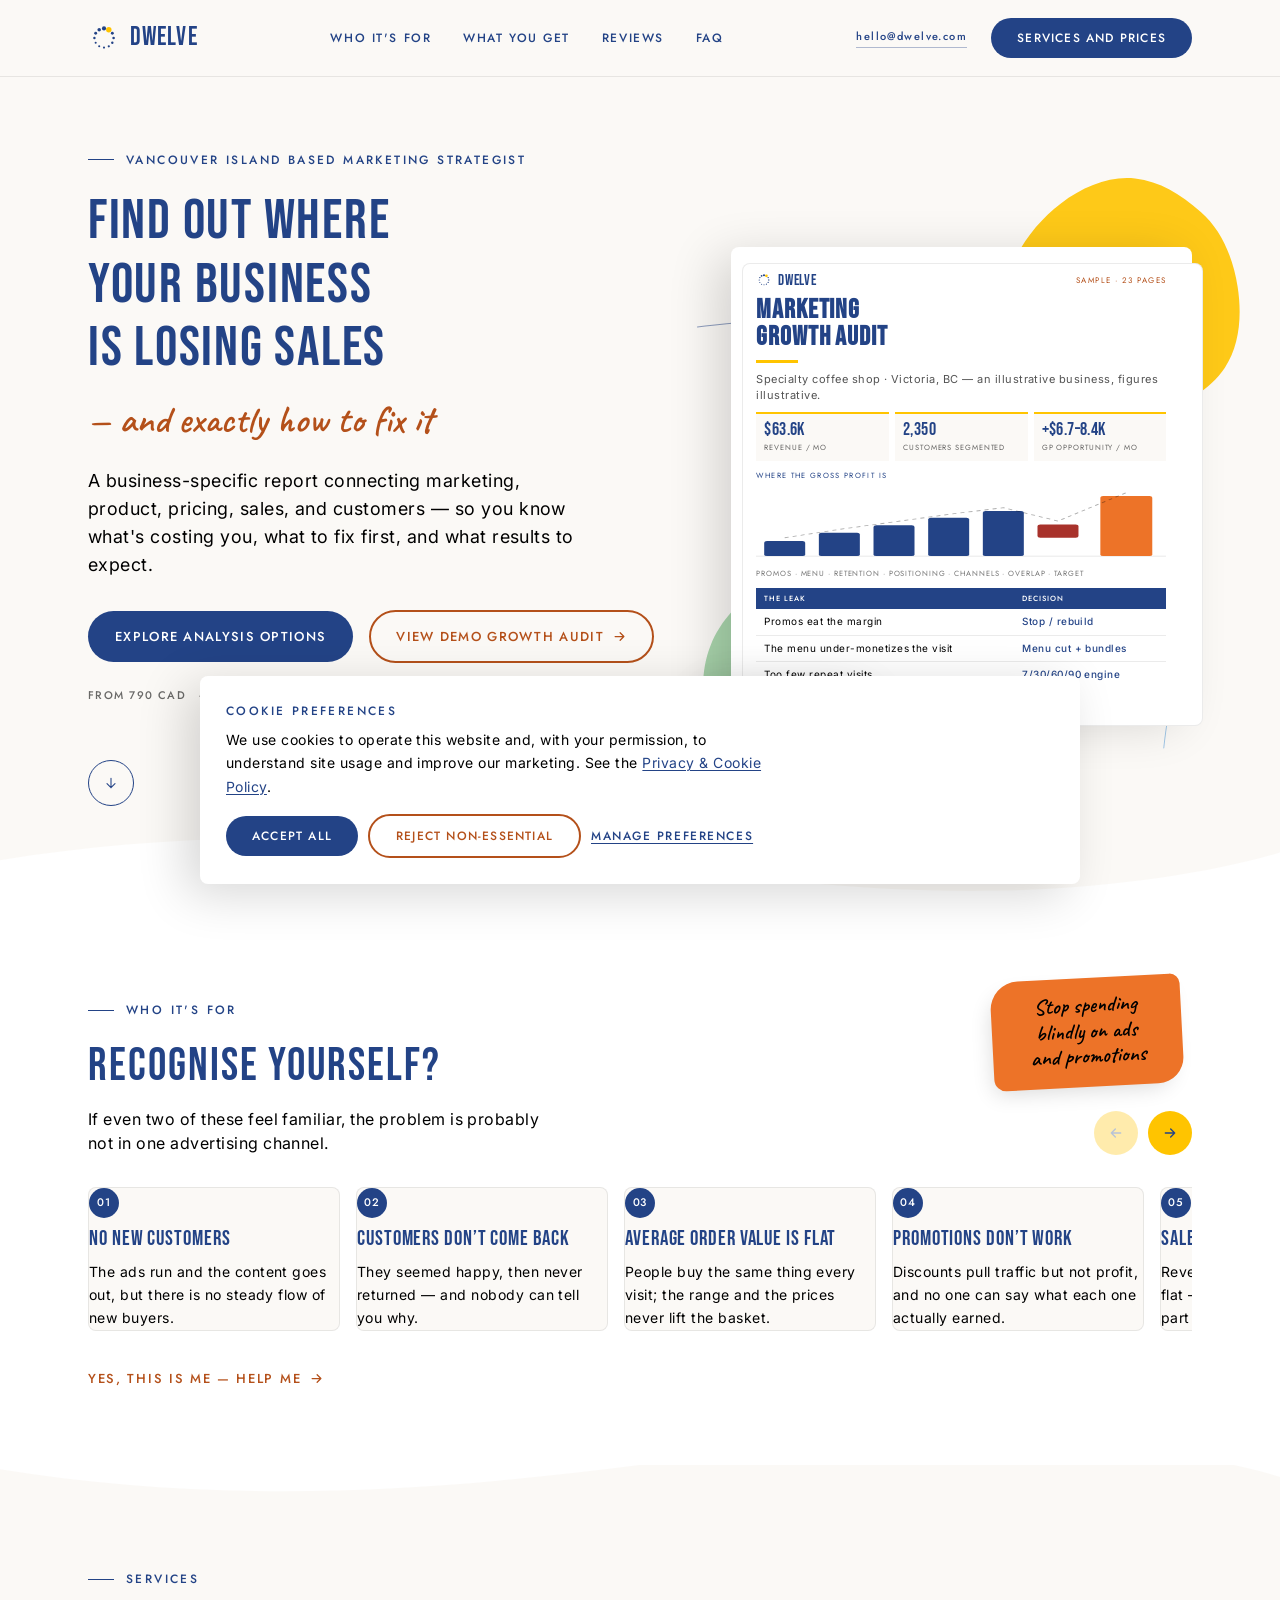
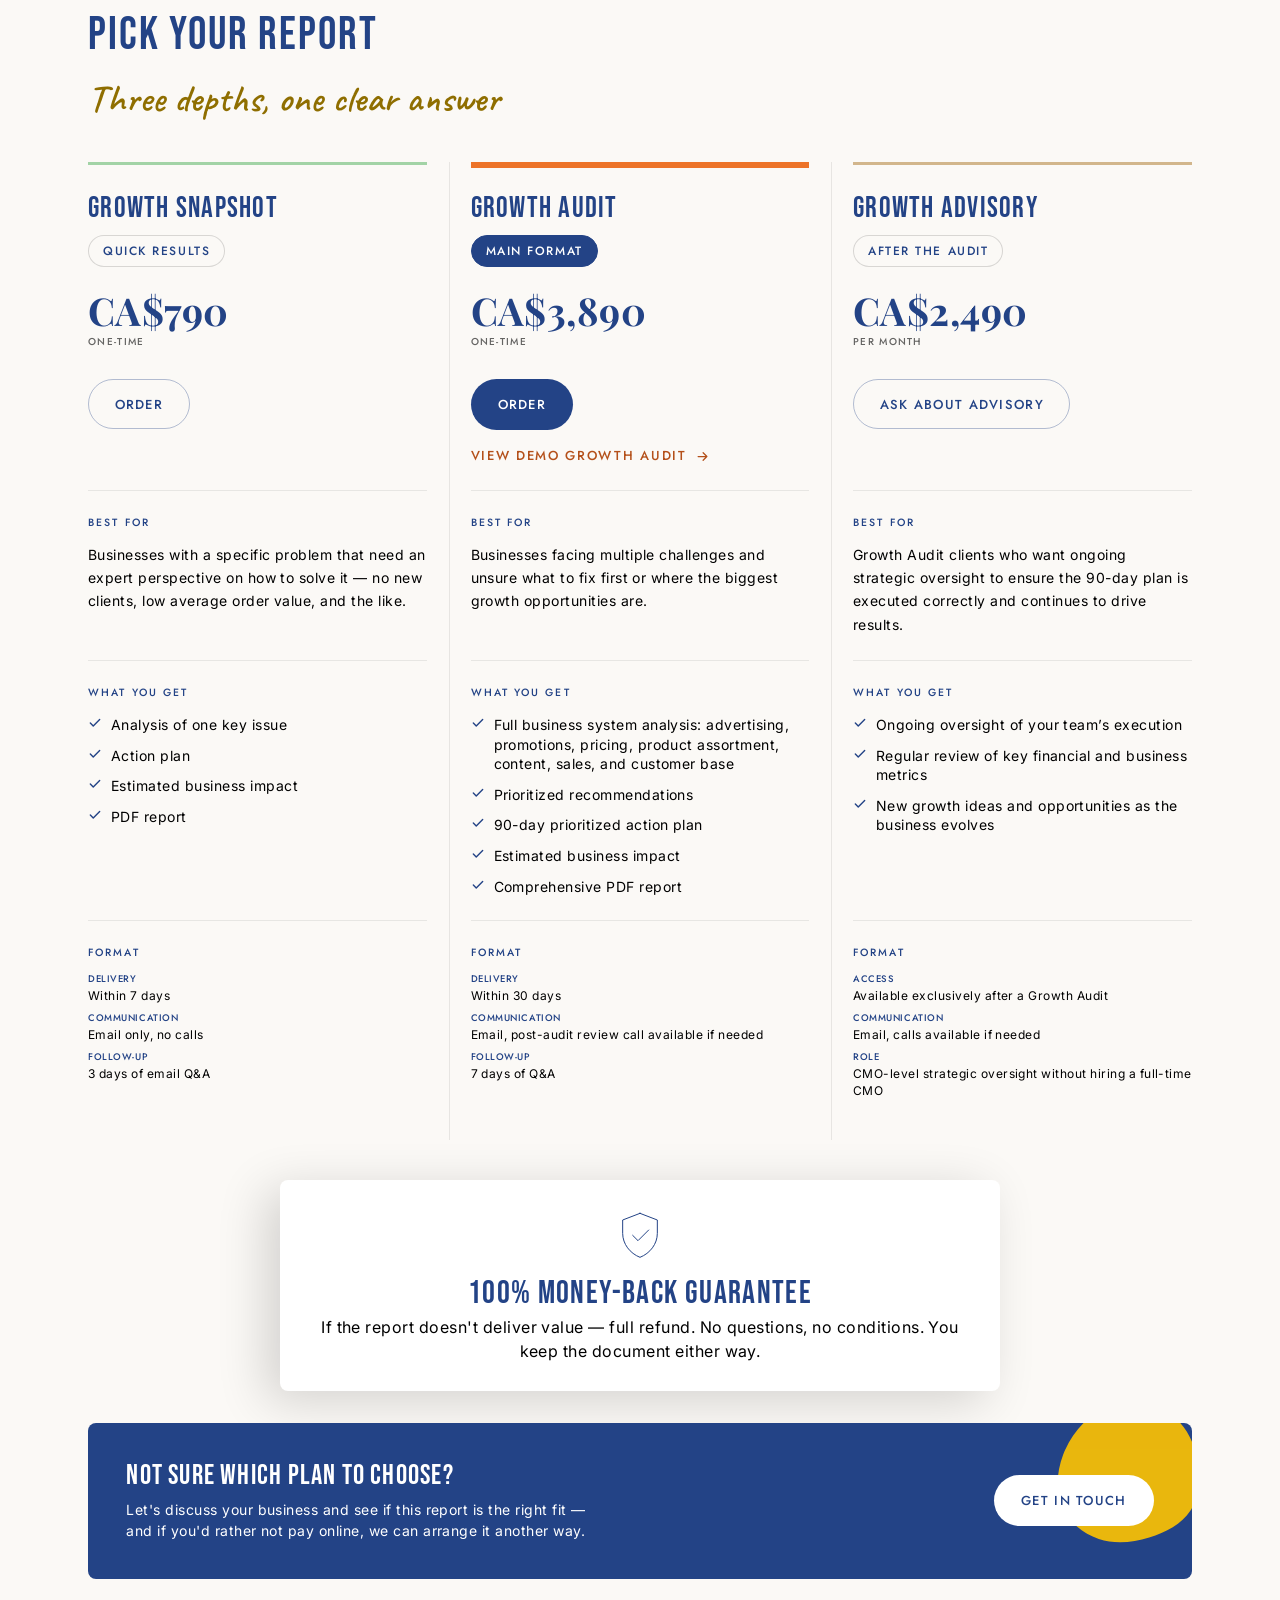
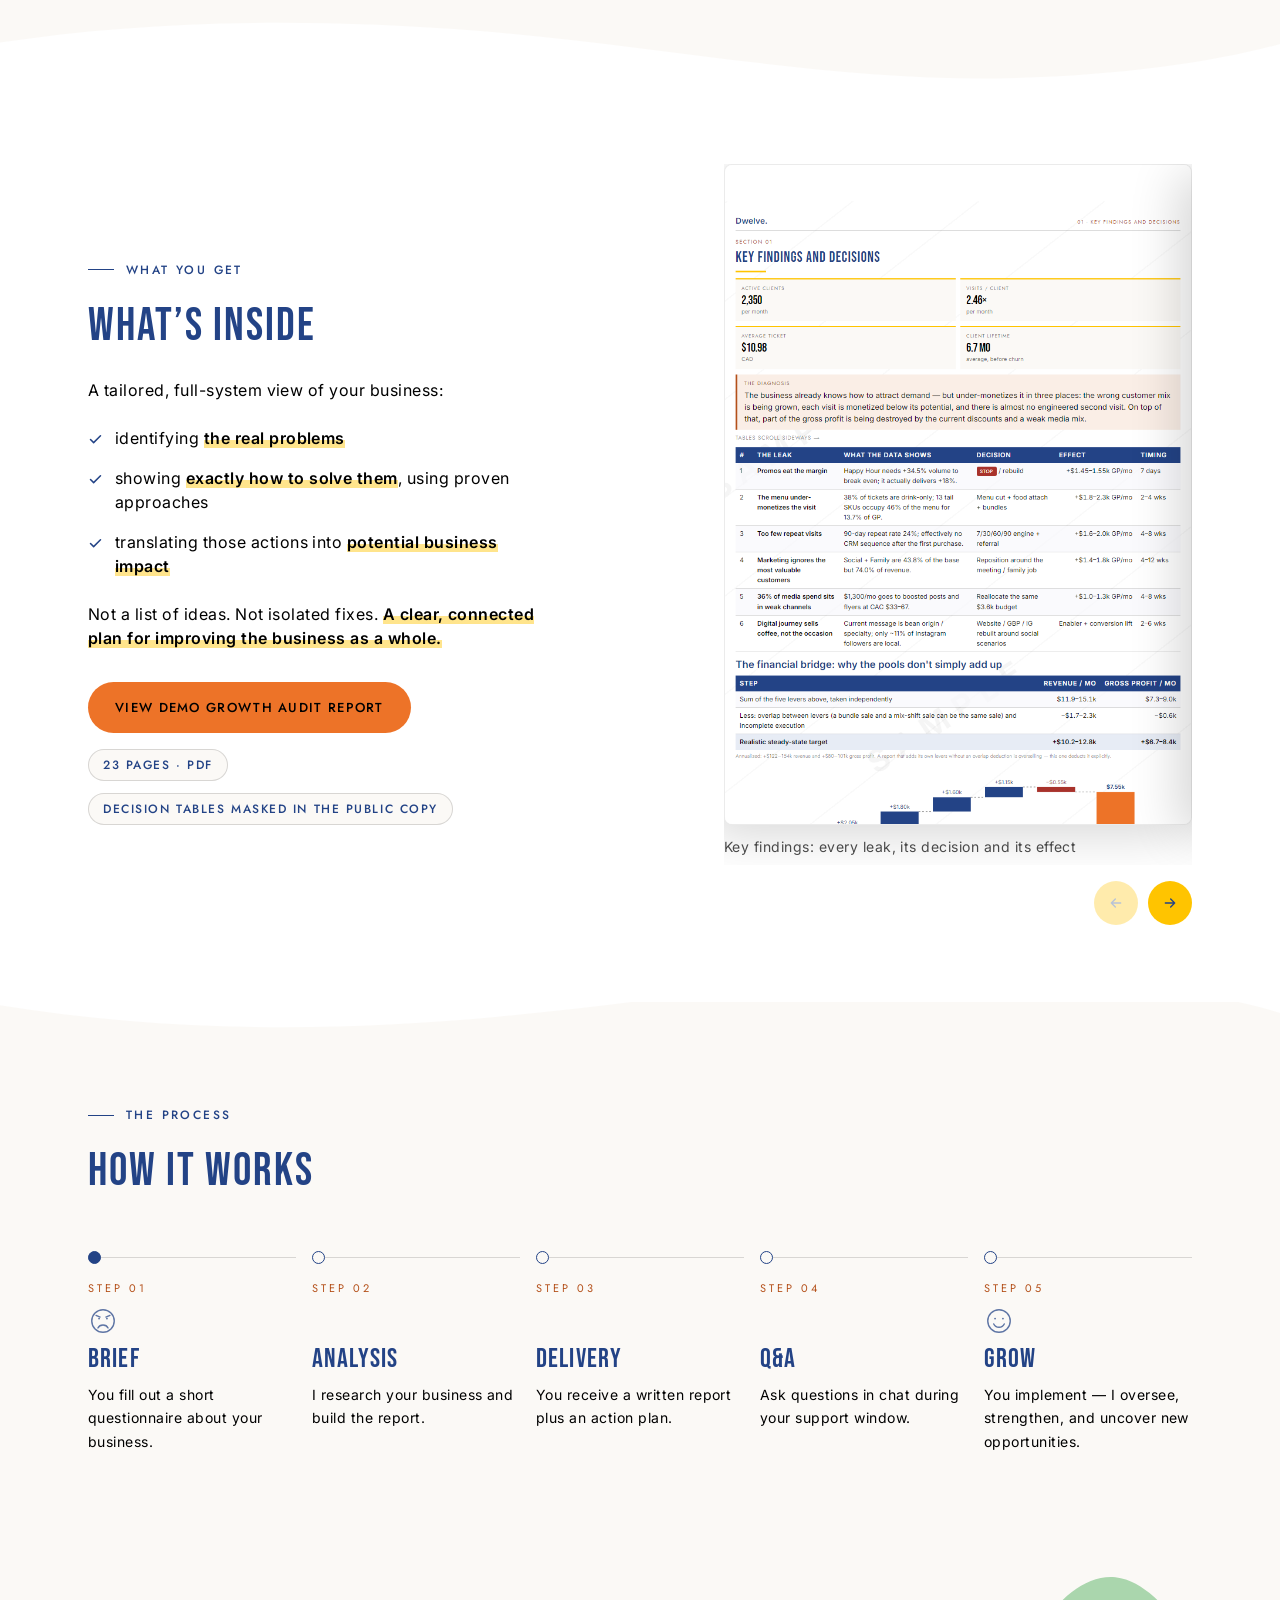
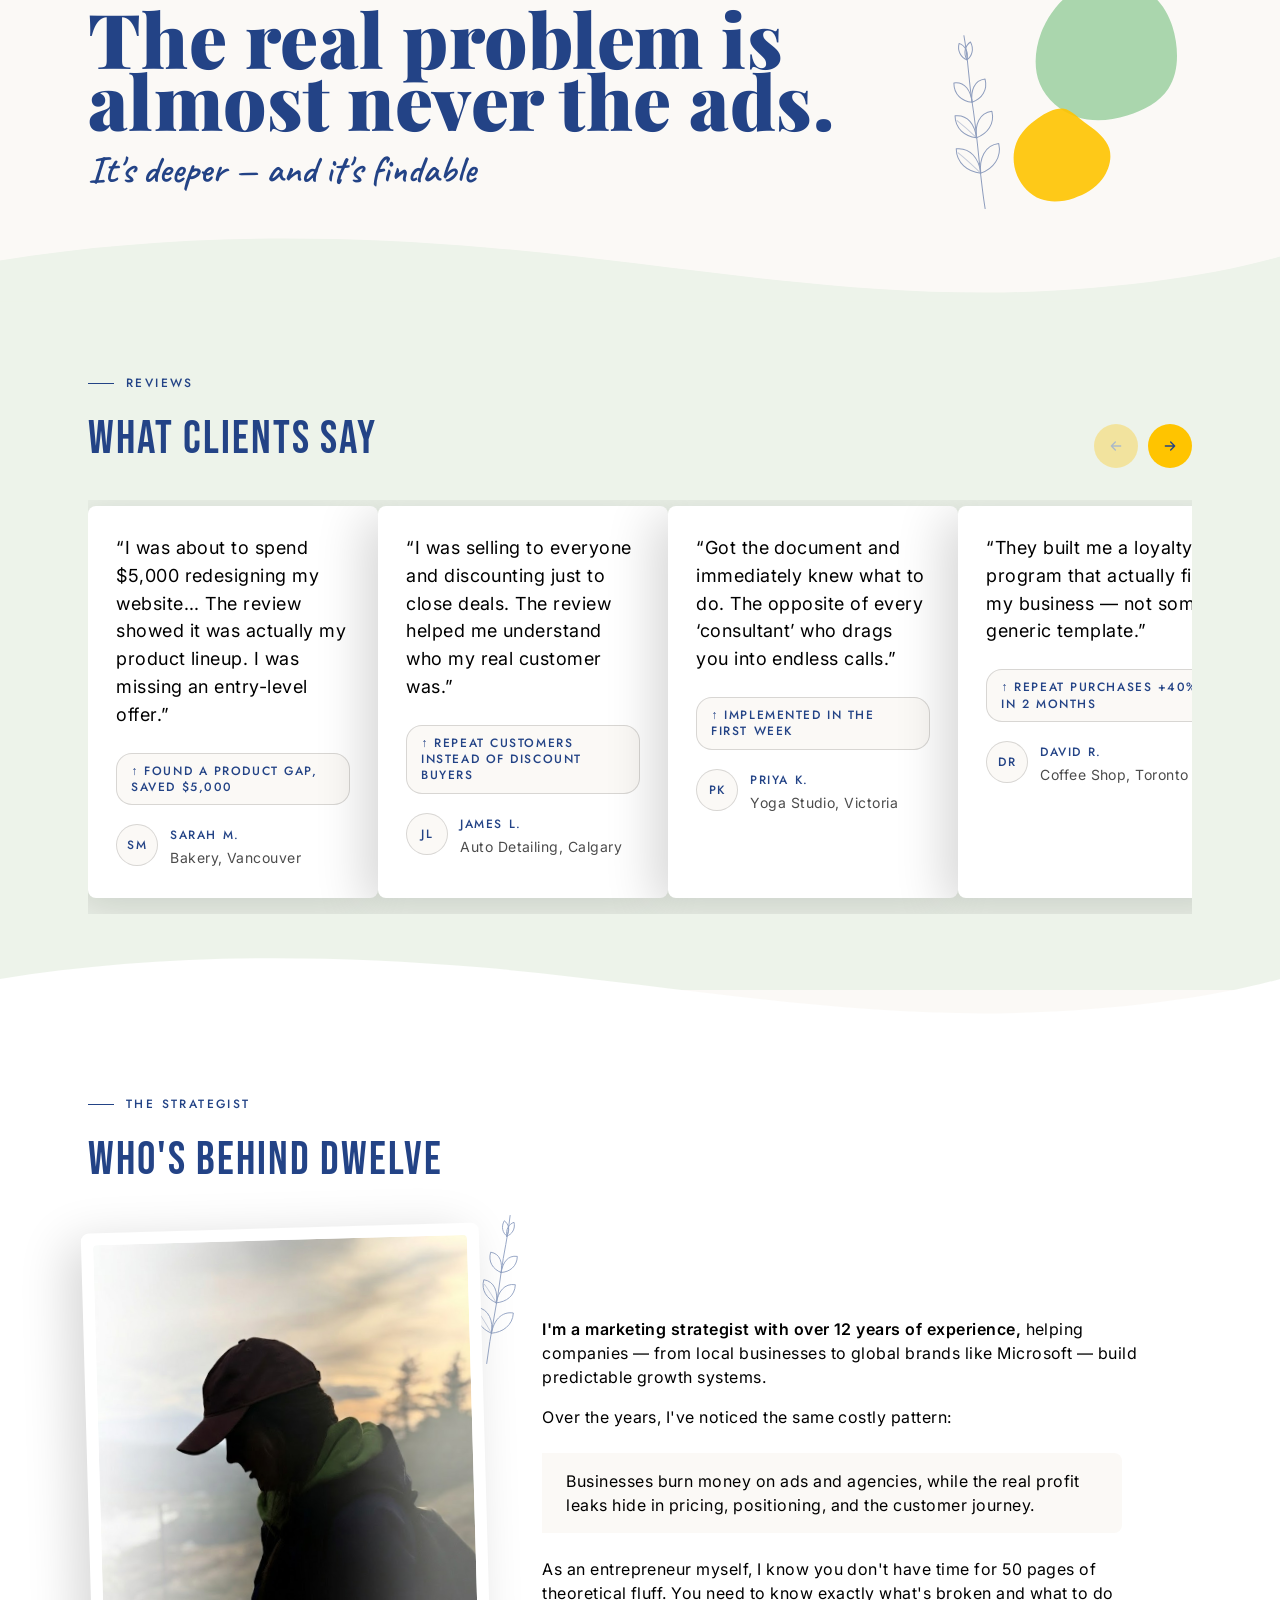
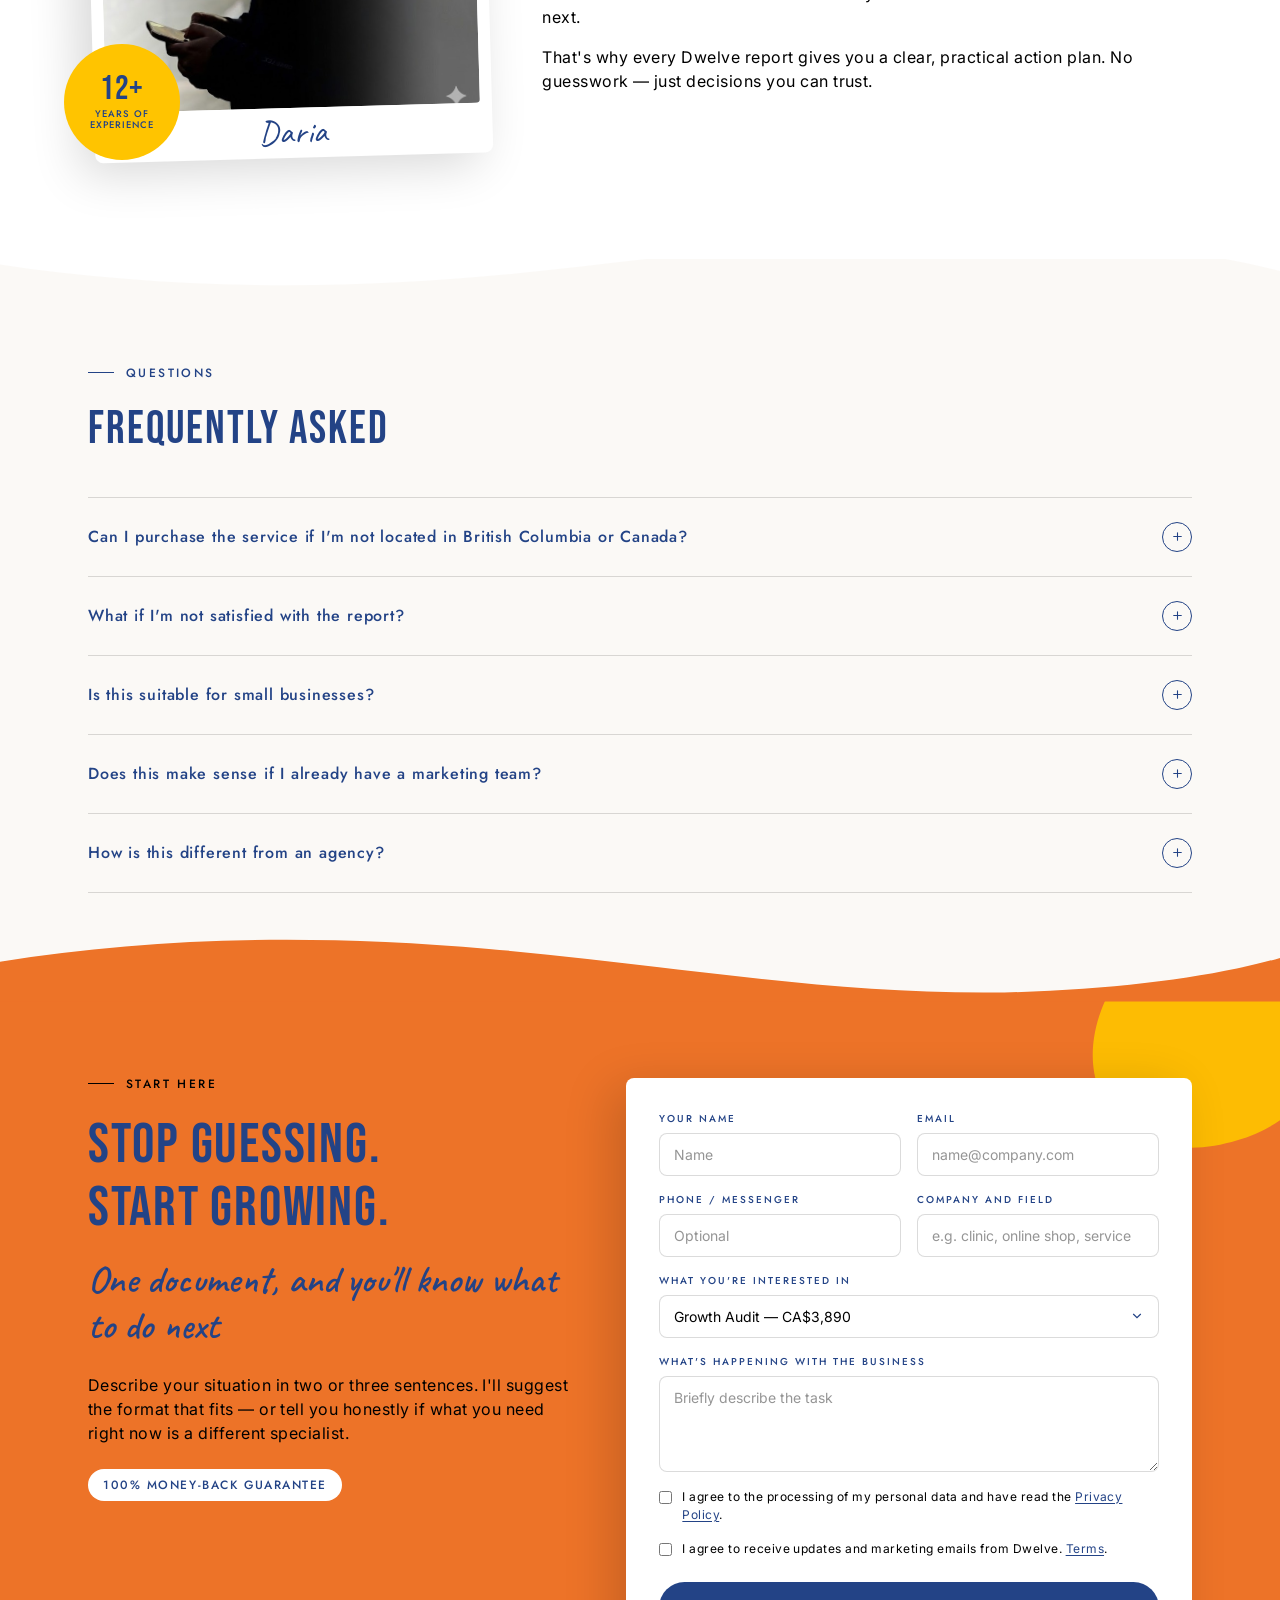
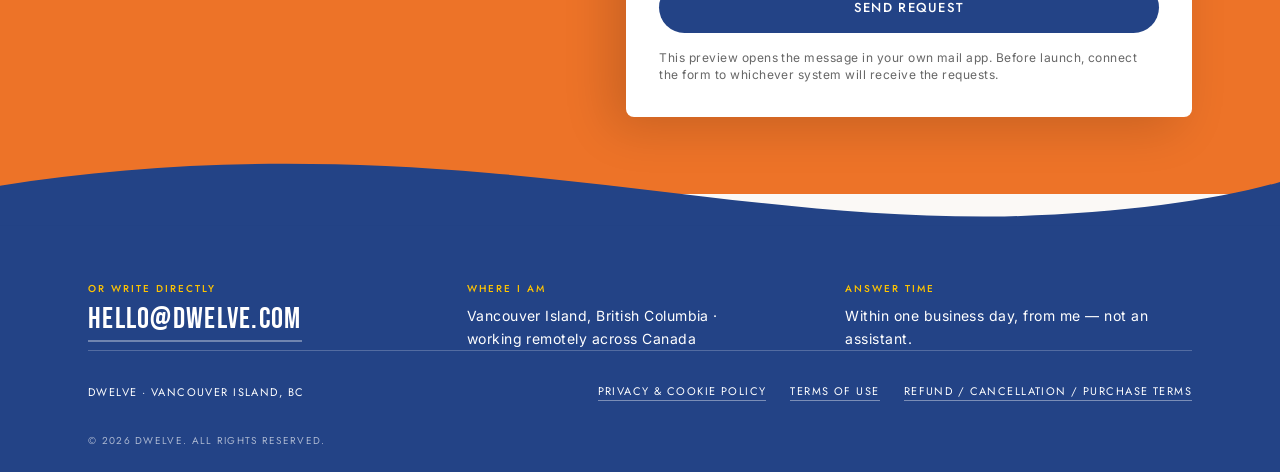
==== commit 2576c34d: "Pa'lais: What's inside gets its divider, matched halves and a findings-first preview - Adds the wave" ====
--- a/concept-palais/index.html
+++ b/concept-palais/index.html
@@ -824,13 +824,20 @@
        ========================================================== */
     /* Copy on the left, one large page on the right. Seven 262px thumbnails
        across the full width were too small to read as anything at all. */
+    /* Two equal halves left a dead strip on both sides: the copy stopped at
+       its 46ch measure well short of its column, and the portrait page was
+       centred in a column much wider than itself, so the two halves read as
+       different sizes. Each side is now exactly as wide as its content — the
+       measure on the left, the page on the right — and the air between them
+       is the gutter rather than leftover space inside the columns. */
     .inside-grid {
       display: grid;
-      grid-template-columns: 1fr 1fr;
-      gap: var(--s-56);
+      grid-template-columns: minmax(0, 46ch) auto;
+      justify-content: space-between;
+      gap: clamp(32px, 4vw, 72px);
       align-items: center;
     }
-    .inside-col .body-copy { max-width: 46ch; }
+    .inside-col .body-copy { max-width: none; }
     .inside-lead { margin-top: var(--s-24); }
     .inside-points { display: grid; gap: var(--s-16); margin: var(--s-24) 0; }
     /* grid, not flex: with flex every bare text run either side of a <strong>
@@ -841,7 +848,6 @@
       gap: 12px;
       font-size: var(--text-body);
       line-height: var(--lead-body);
-      max-width: 46ch;
     }
     .inside-points svg { color: var(--indigo); margin-top: 6px; }
     /* A highlighter rather than heavy type: the eye lands on the benefit
@@ -875,6 +881,13 @@
     }
     .docs-rail::-webkit-scrollbar { display: none; }
 
+    /* The page is a portrait A4 next to a short block of copy. Capping its
+       height is what keeps the two sides from reading as different sizes —
+       and the figure's width follows from it, which is what lets the grid
+       column shrink to exactly the page. */
+    /* 42vw tracks the 46ch measure opposite it, so the two sides stay the
+       same width from 1000px up instead of drifting apart mid-range. */
+    .inside-figure { width: clamp(300px, 42vw, 468px); }
     .doc-slide { scroll-snap-align: start; }
     .doc-slide img {
       width: 100%;
@@ -1419,7 +1432,10 @@
       .pains-aside { align-items: flex-start; }
       .pains-rail { grid-auto-columns: minmax(230px, 82%); }
       .quotes-rail { grid-auto-columns: minmax(250px, 86%); }
+      /* Stacked: the page takes the full width instead of keeping the
+         desktop cap, which would leave a dead strip beside it. */
       .inside-grid { grid-template-columns: 1fr; gap: var(--s-40); }
+      .inside-figure { width: 100%; }
       /* The three tiers stack; each keeps its accent bar and its frame. */
       /* Stacked: the subgrid has to be undone or all three tiers would be
          placed into the same 13 rows and land on top of each other. There is
@@ -1915,12 +1931,12 @@
 
           <div class="inside-figure reveal">
         <div class="docs-rail" id="docs-rail" tabindex="0" role="group" aria-label="Sample pages from the Growth Audit, scrollable">
+          <!-- The findings page opens the rail, not the cover: at this size a
+               cover is a title and a lot of white, and the whole point of the
+               preview is to show the work. The cover moves to the end; the
+               rest keep document order. -->
           <figure class="doc-slide">
-            <img src="../assets/report-preview/page-1.png" alt="Growth Audit sample, page 1" loading="lazy" width="794" height="1123">
-            <figcaption>Cover &mdash; the business, its numbers, the opportunity</figcaption>
-          </figure>
-          <figure class="doc-slide">
-            <img src="../assets/report-preview/page-3.png" alt="Growth Audit sample, page 3" loading="lazy" width="794" height="1123">
+            <img src="../assets/report-preview/page-3.png" alt="Growth Audit sample, page 3" width="794" height="1123">
             <figcaption>Key findings: every leak, its decision and its effect</figcaption>
           </figure>
           <figure class="doc-slide">
@@ -1943,6 +1959,10 @@
             <img src="../assets/report-preview/page-20.png" alt="Growth Audit sample, page 20" loading="lazy" width="794" height="1123">
             <figcaption>Priorities and the 90-day plan</figcaption>
           </figure>
+          <figure class="doc-slide">
+            <img src="../assets/report-preview/page-1.png" alt="Growth Audit sample, page 1" loading="lazy" width="794" height="1123">
+            <figcaption>Cover &mdash; the business, its numbers, the opportunity</figcaption>
+          </figure>
         </div>
 
             <div class="docs-arrows">
@@ -1957,6 +1977,12 @@
         </div>
       </div>
     </section>
+
+    <!-- The only white -> cream boundary on the page that had no wave, so
+         What's inside ran straight into How it works with a hard edge. -->
+    <div class="wave wave--overlap" aria-hidden="true">
+      <svg viewBox="0 0 1440 110" preserveAspectRatio="none"><path d="M0 66c180 40 360 44 560 18 200-26 360-70 560-66 130 3 250 30 320 60V0H0Z" fill="#ffffff"/></svg>
+    </div>
 
     <!-- ==========================================================
          HOW IT WORKS
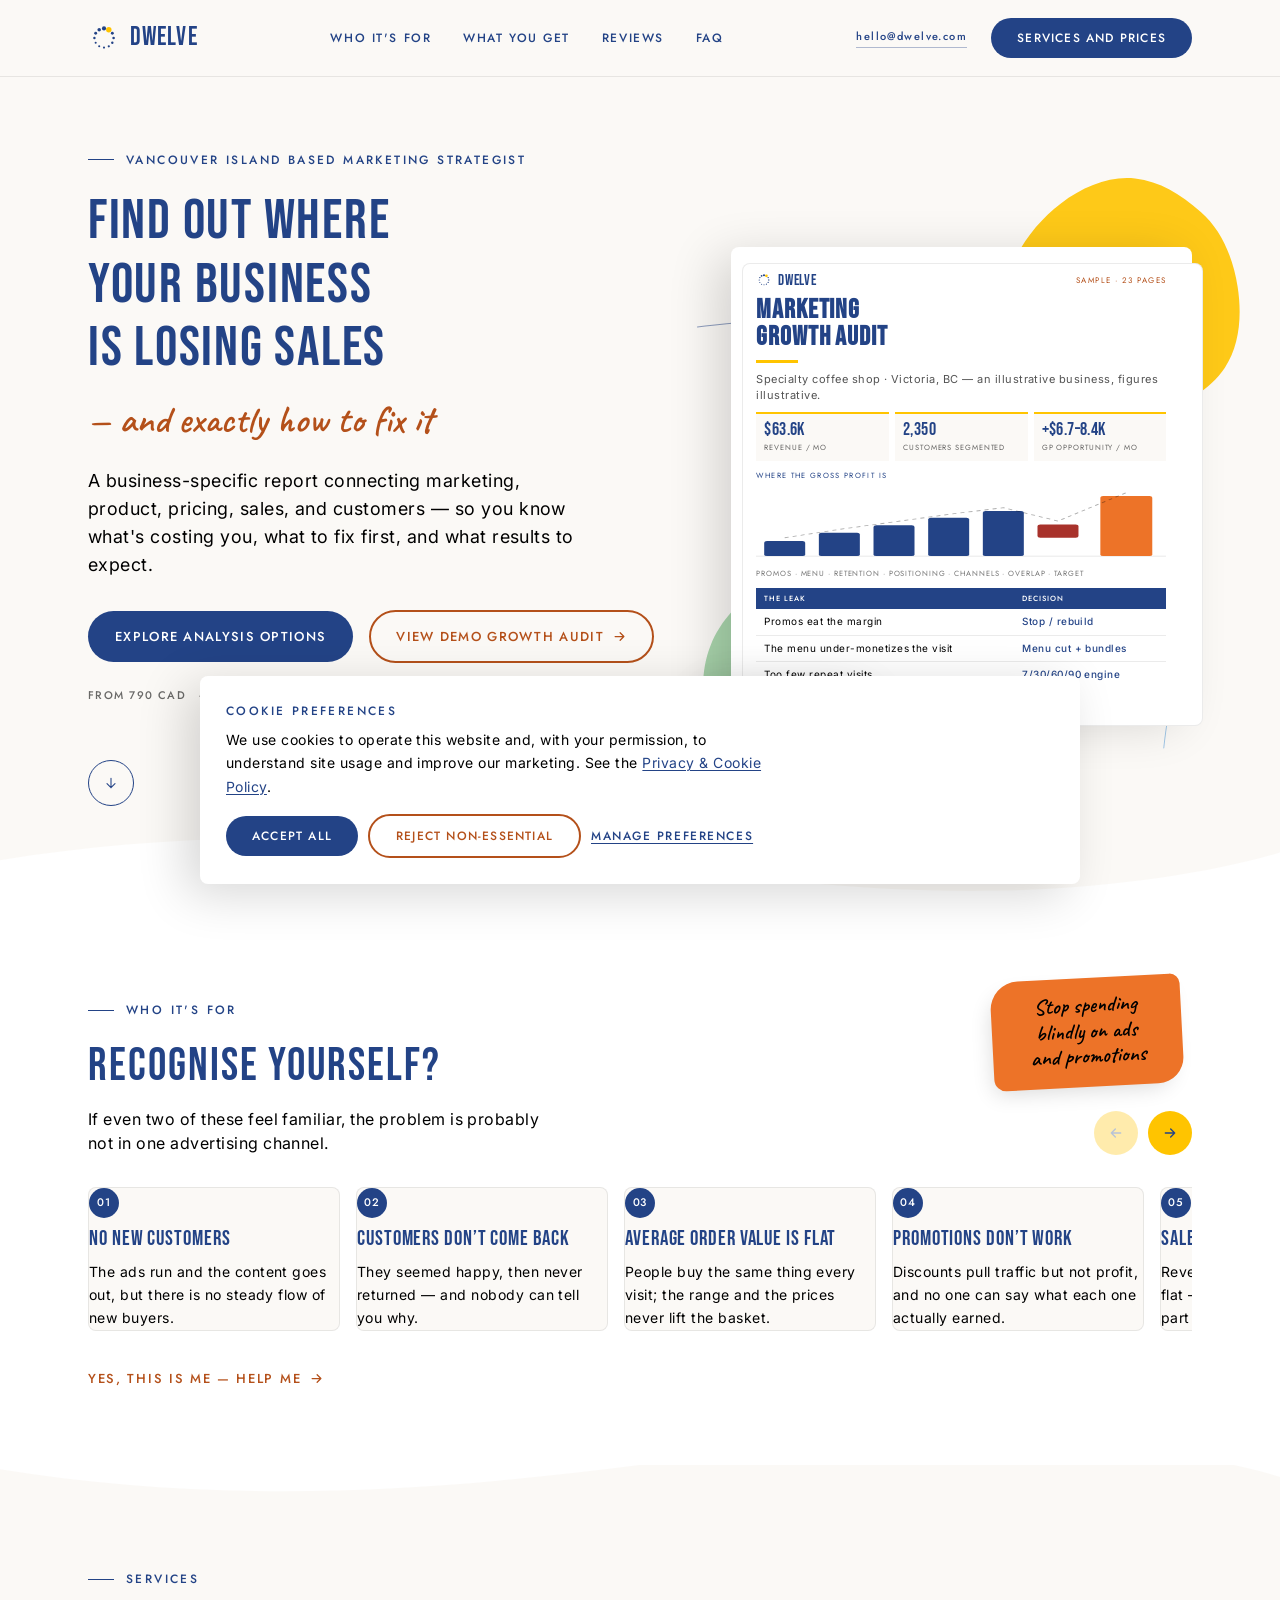
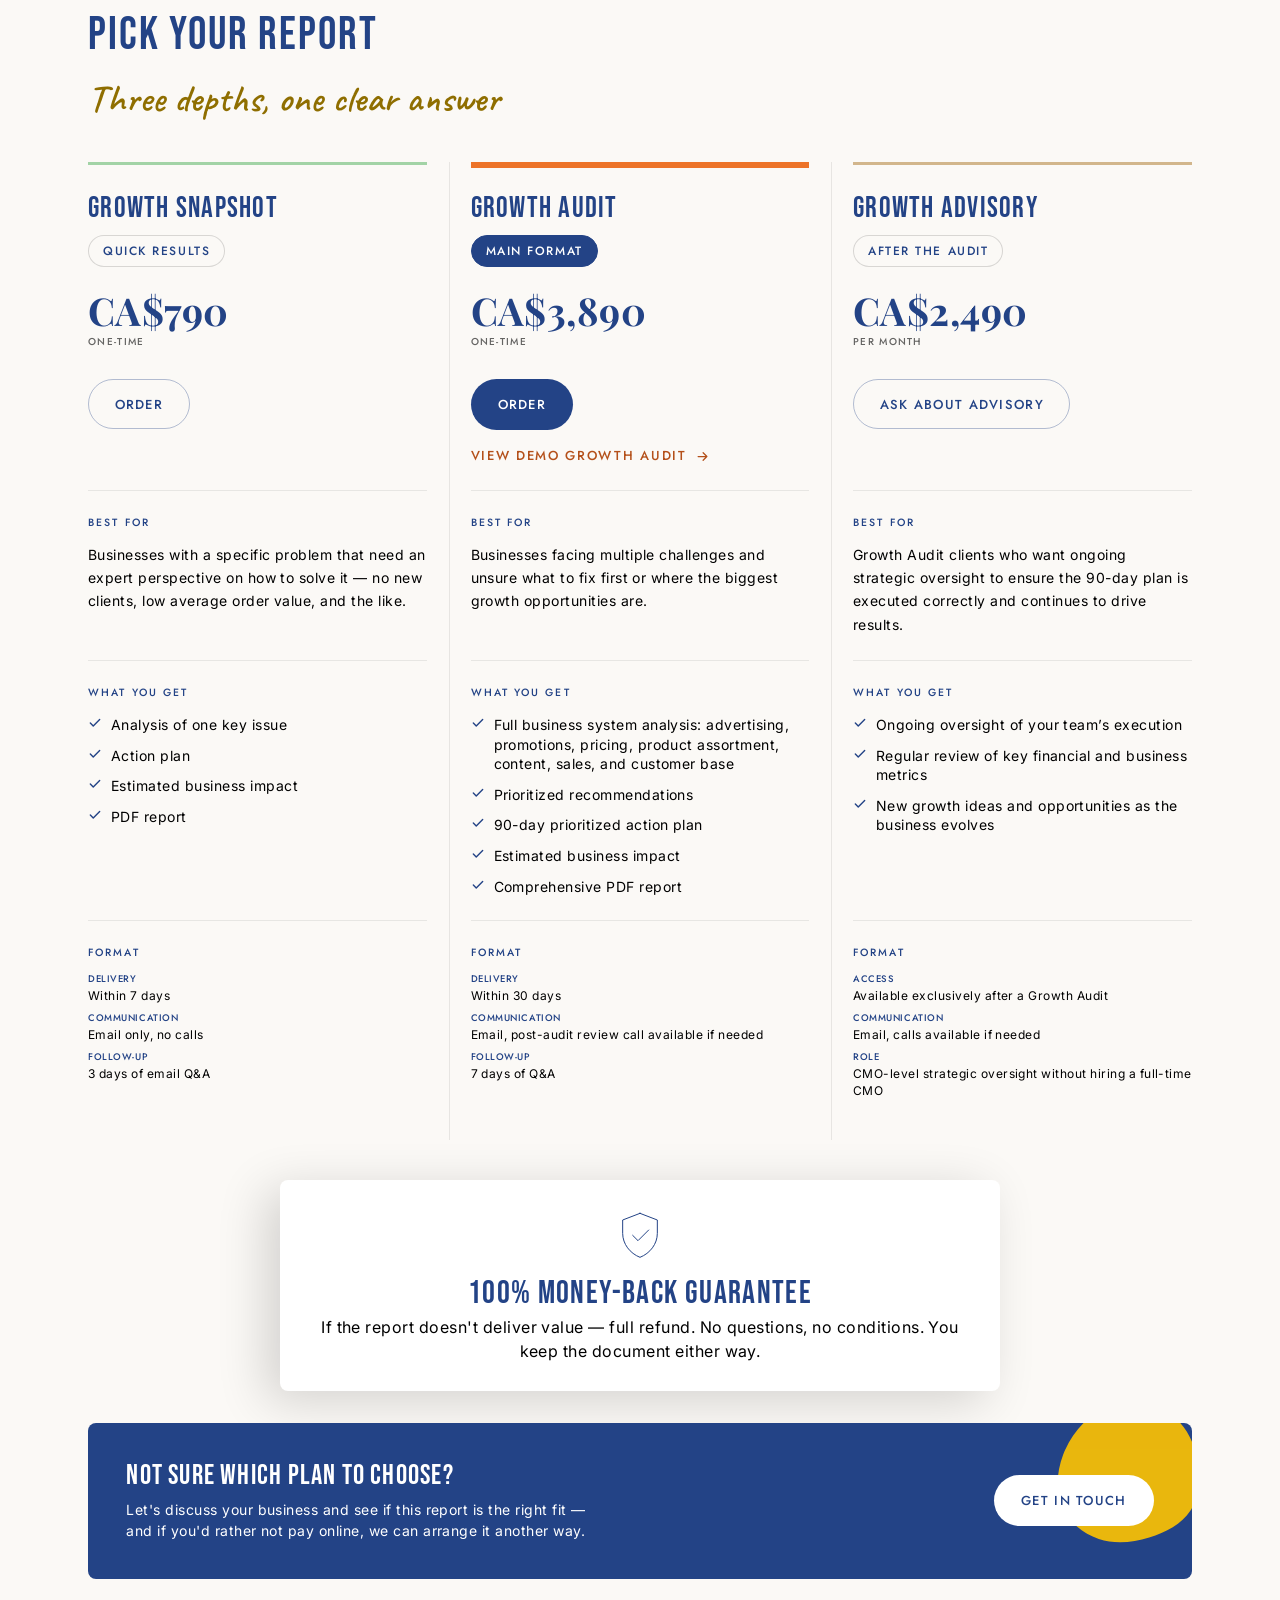
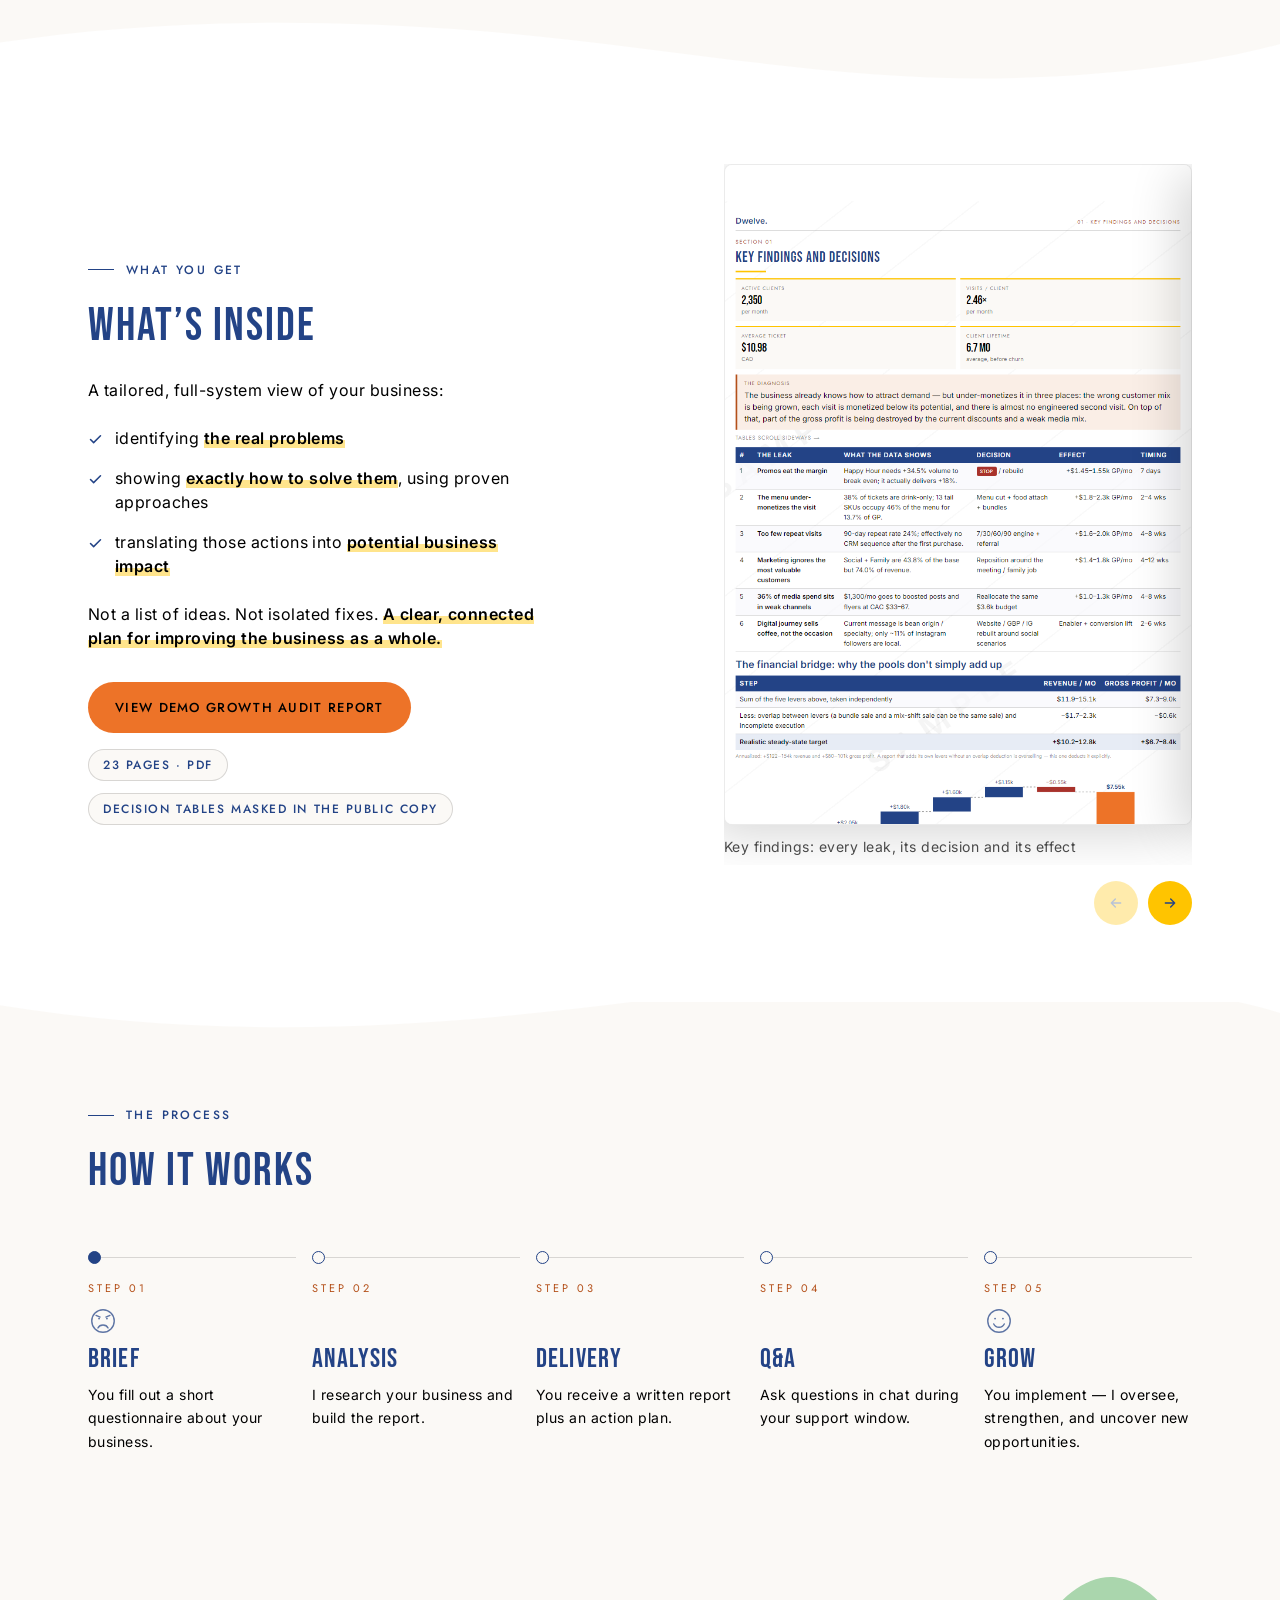
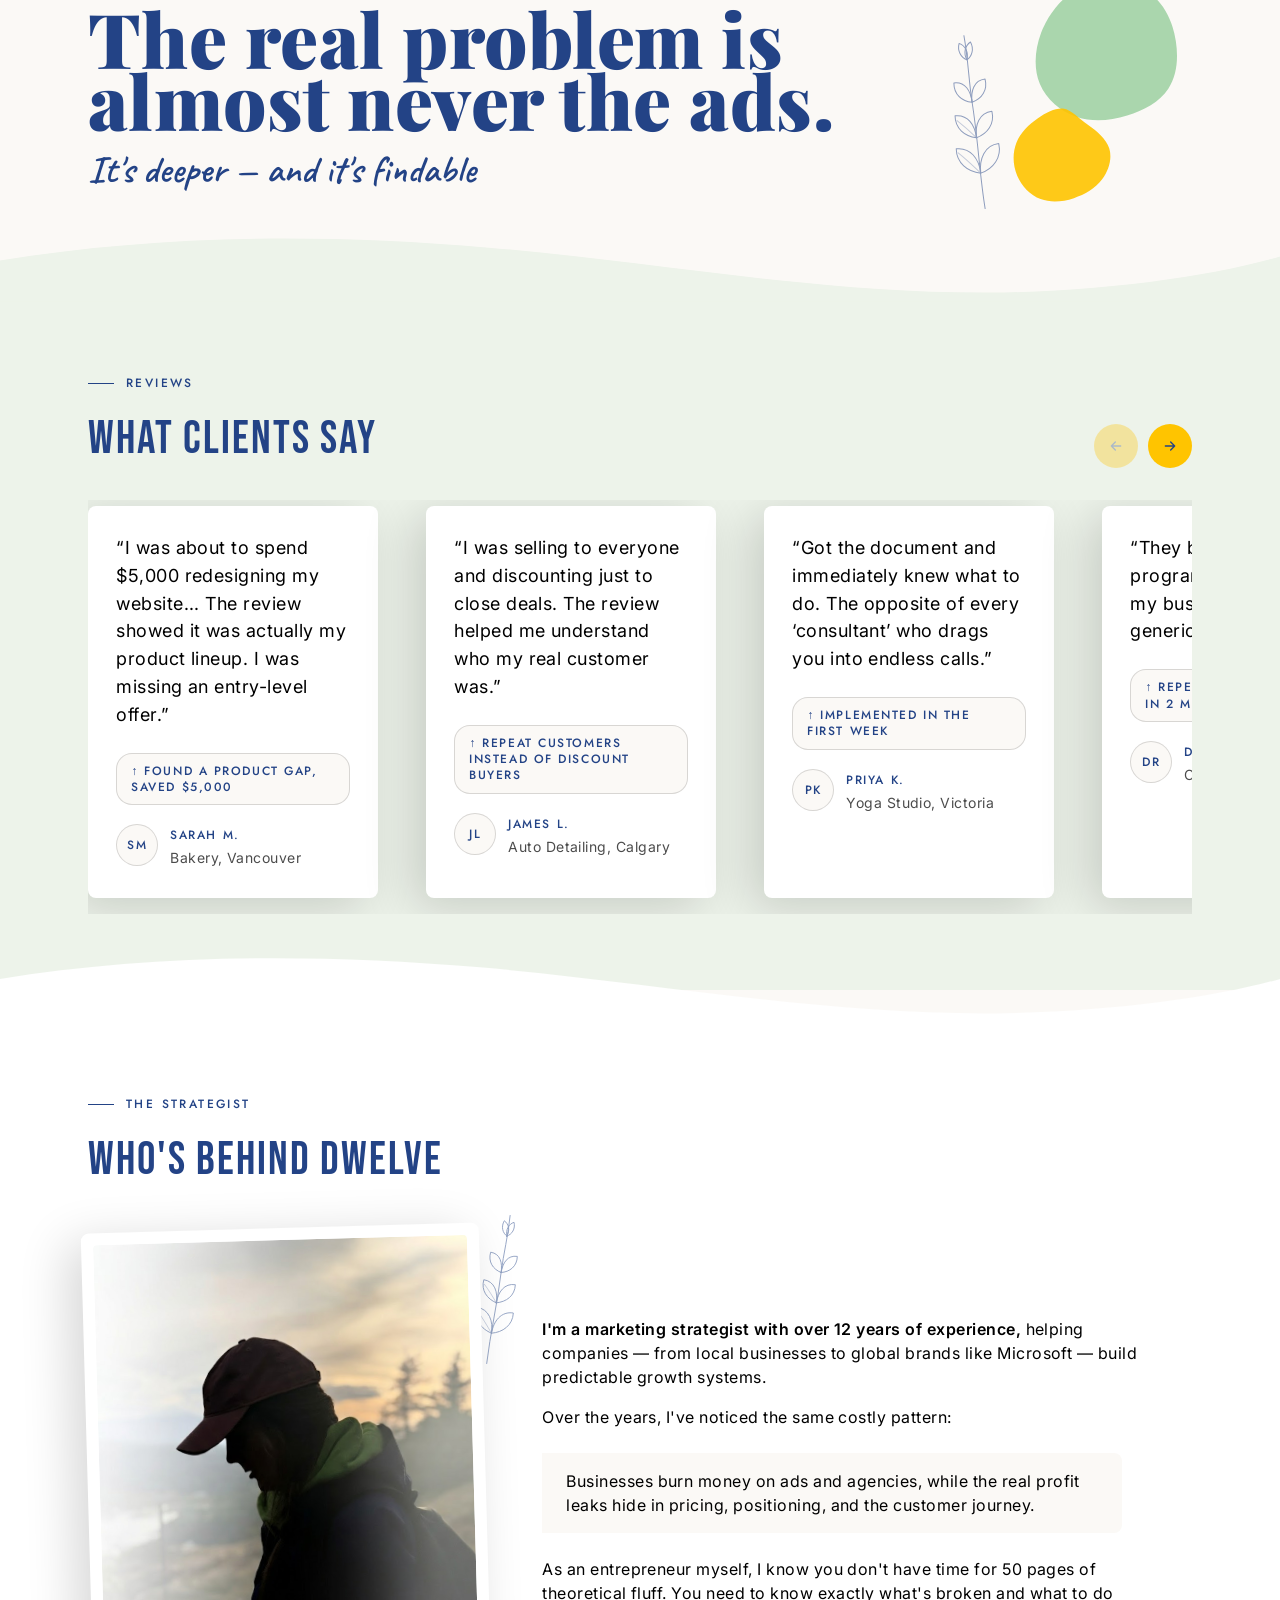
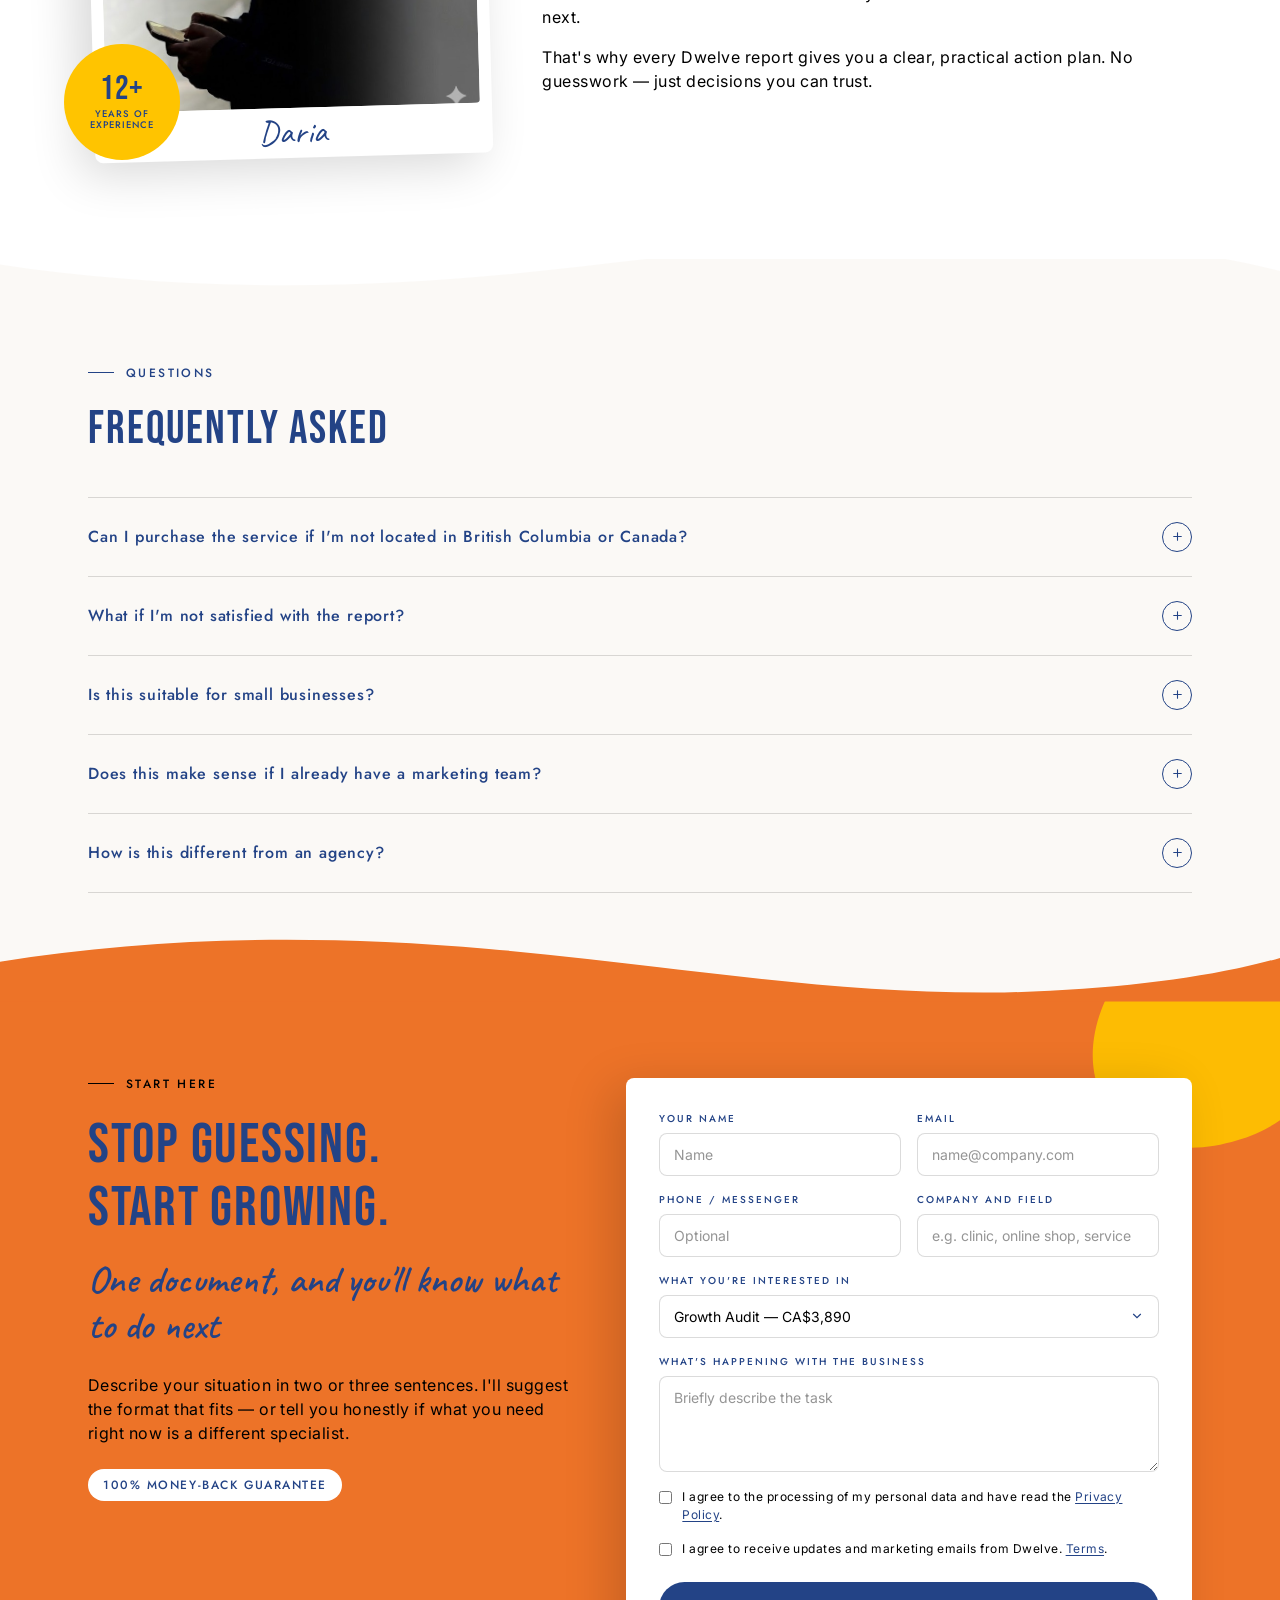
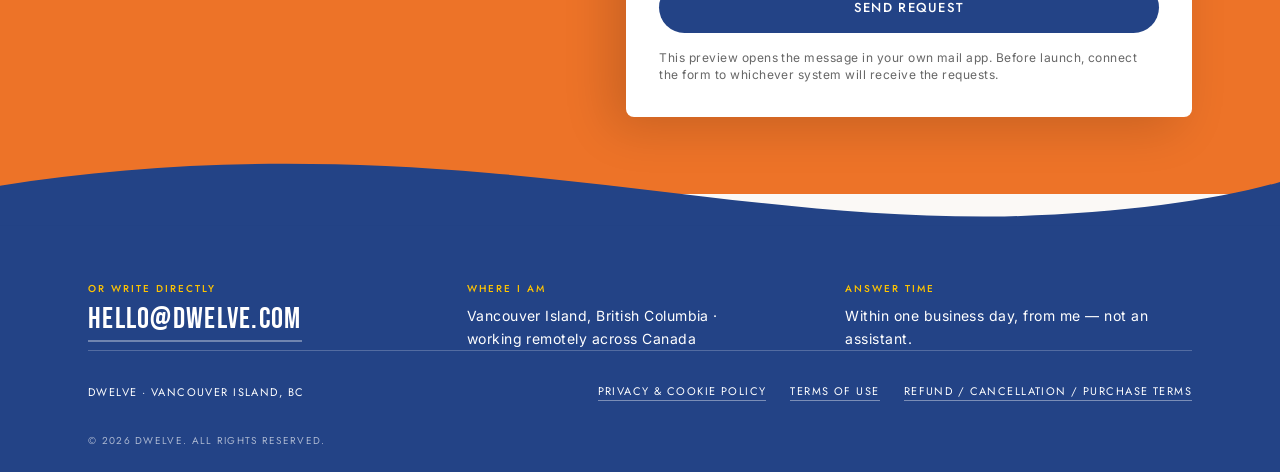
==== commit 469e4593: "Pa'lais: give the review cards room for their own shadow The card shadow is -14px 10px 49px, so it r" ====
--- a/concept-palais/index.html
+++ b/concept-palais/index.html
@@ -976,7 +976,11 @@
       display: grid;
       grid-auto-flow: column;
       grid-auto-columns: minmax(290px, 340px);
-      gap: var(--s-20);
+      /* The card shadow is -14px 10px 49px, so it reaches roughly 38px to the
+         left of its card. At the old 20px it landed on the neighbour and the
+         cards read as if they were stacked on each other; the gutter has to
+         clear the shadow, not just the box. */
+      gap: var(--s-48);
       overflow-x: auto;
       scroll-snap-type: x mandatory;
       scroll-behavior: smooth;
